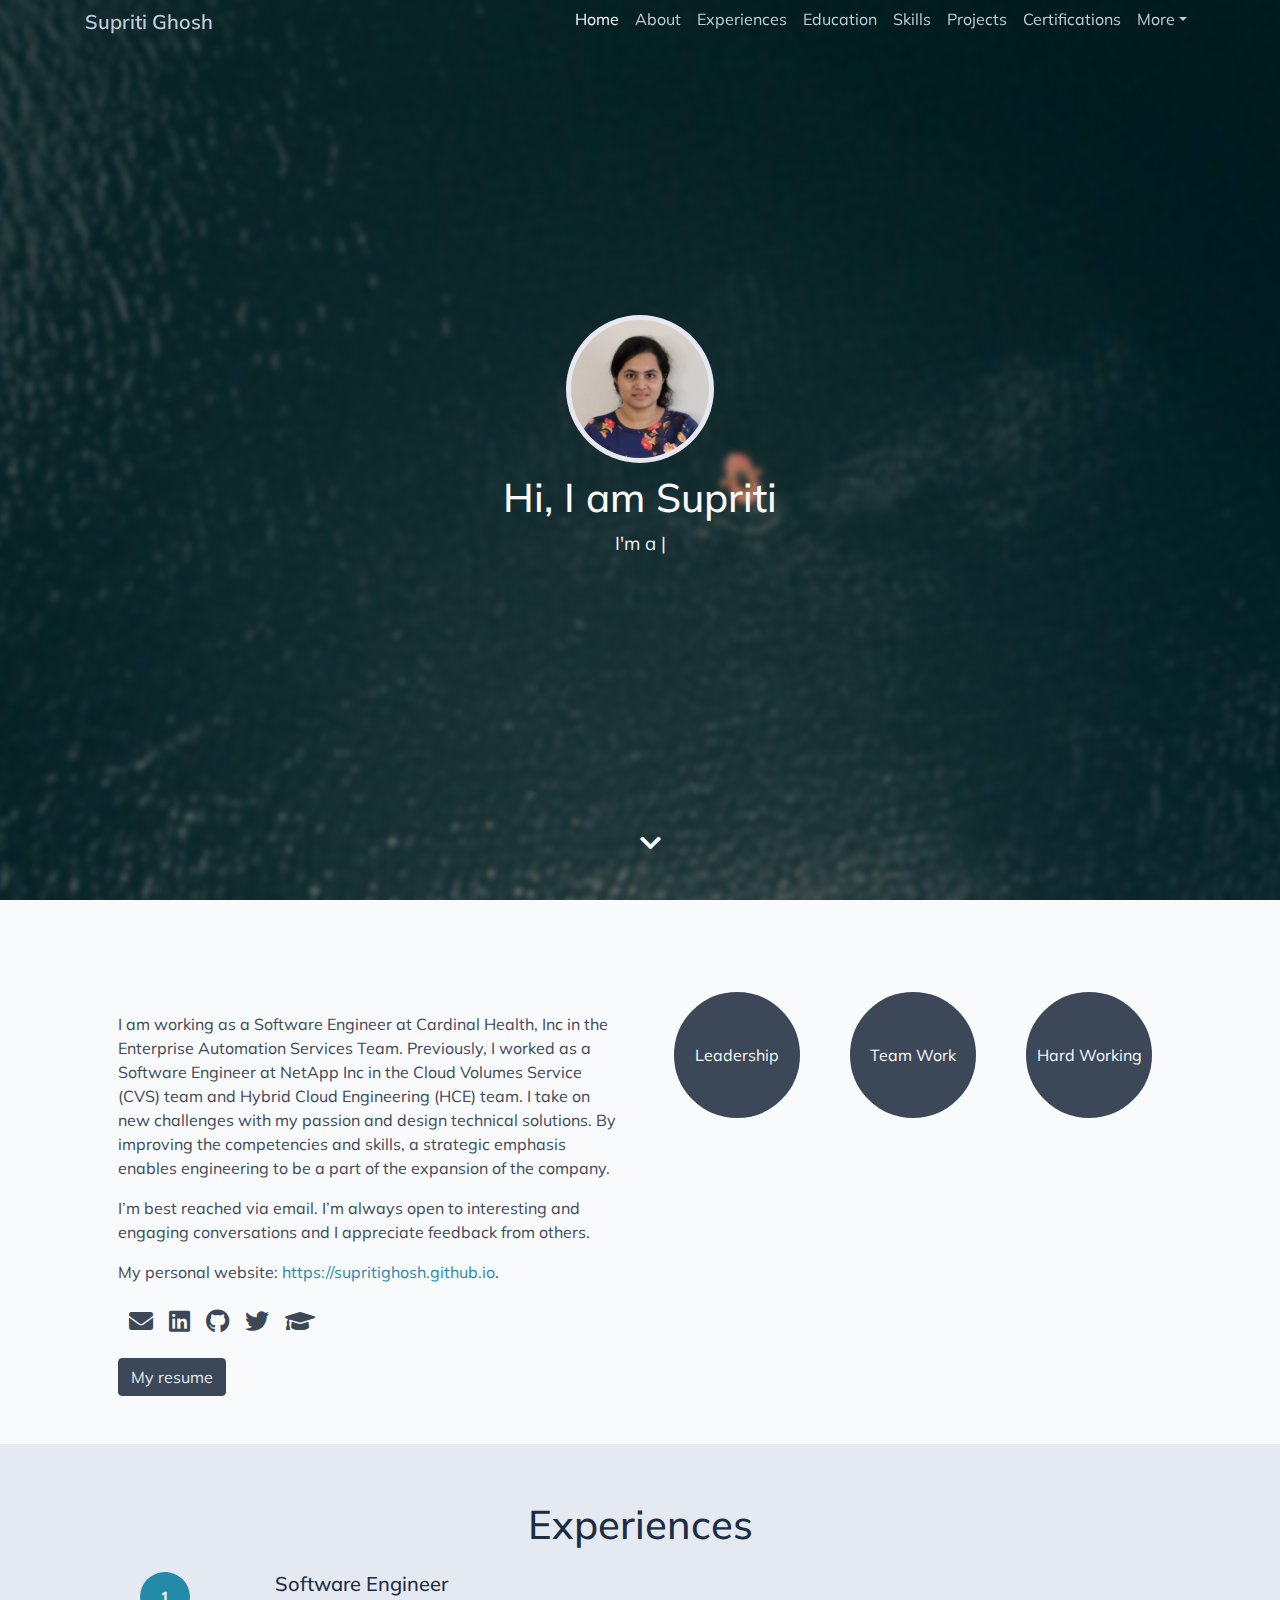
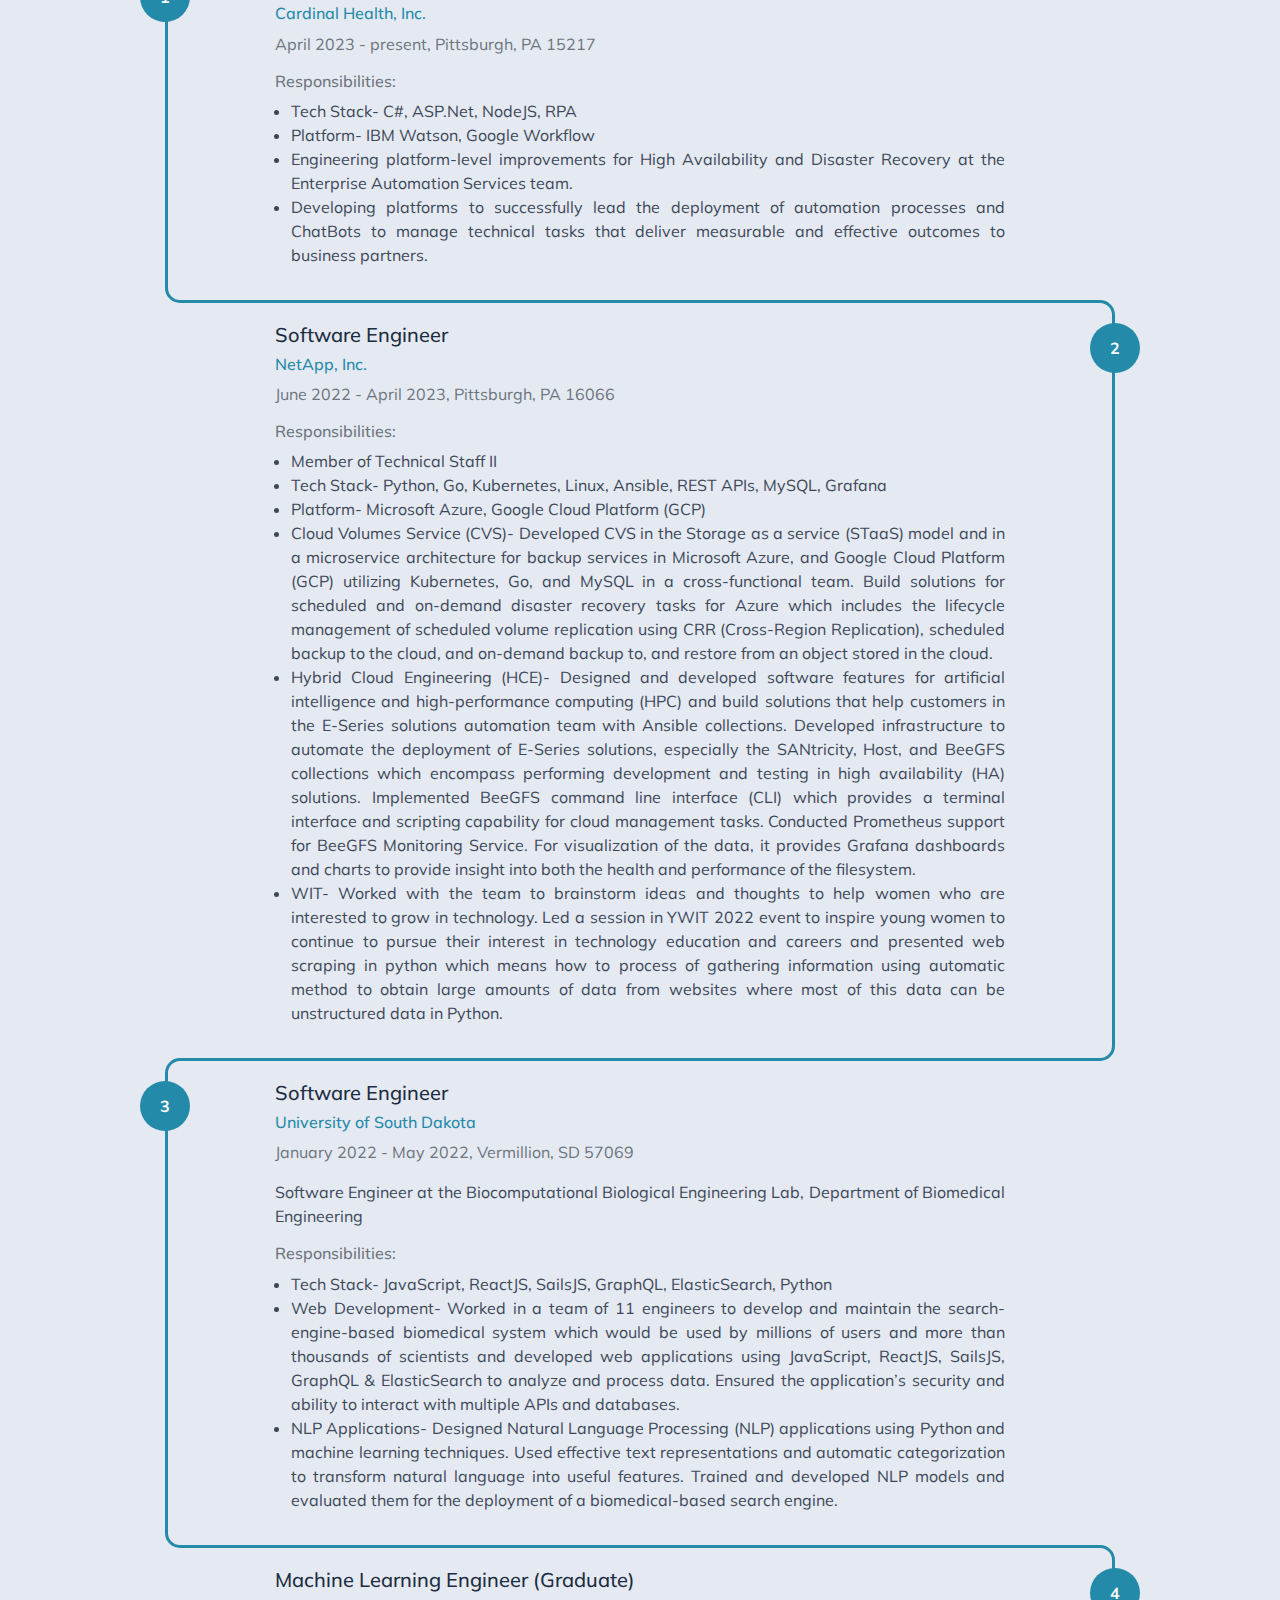
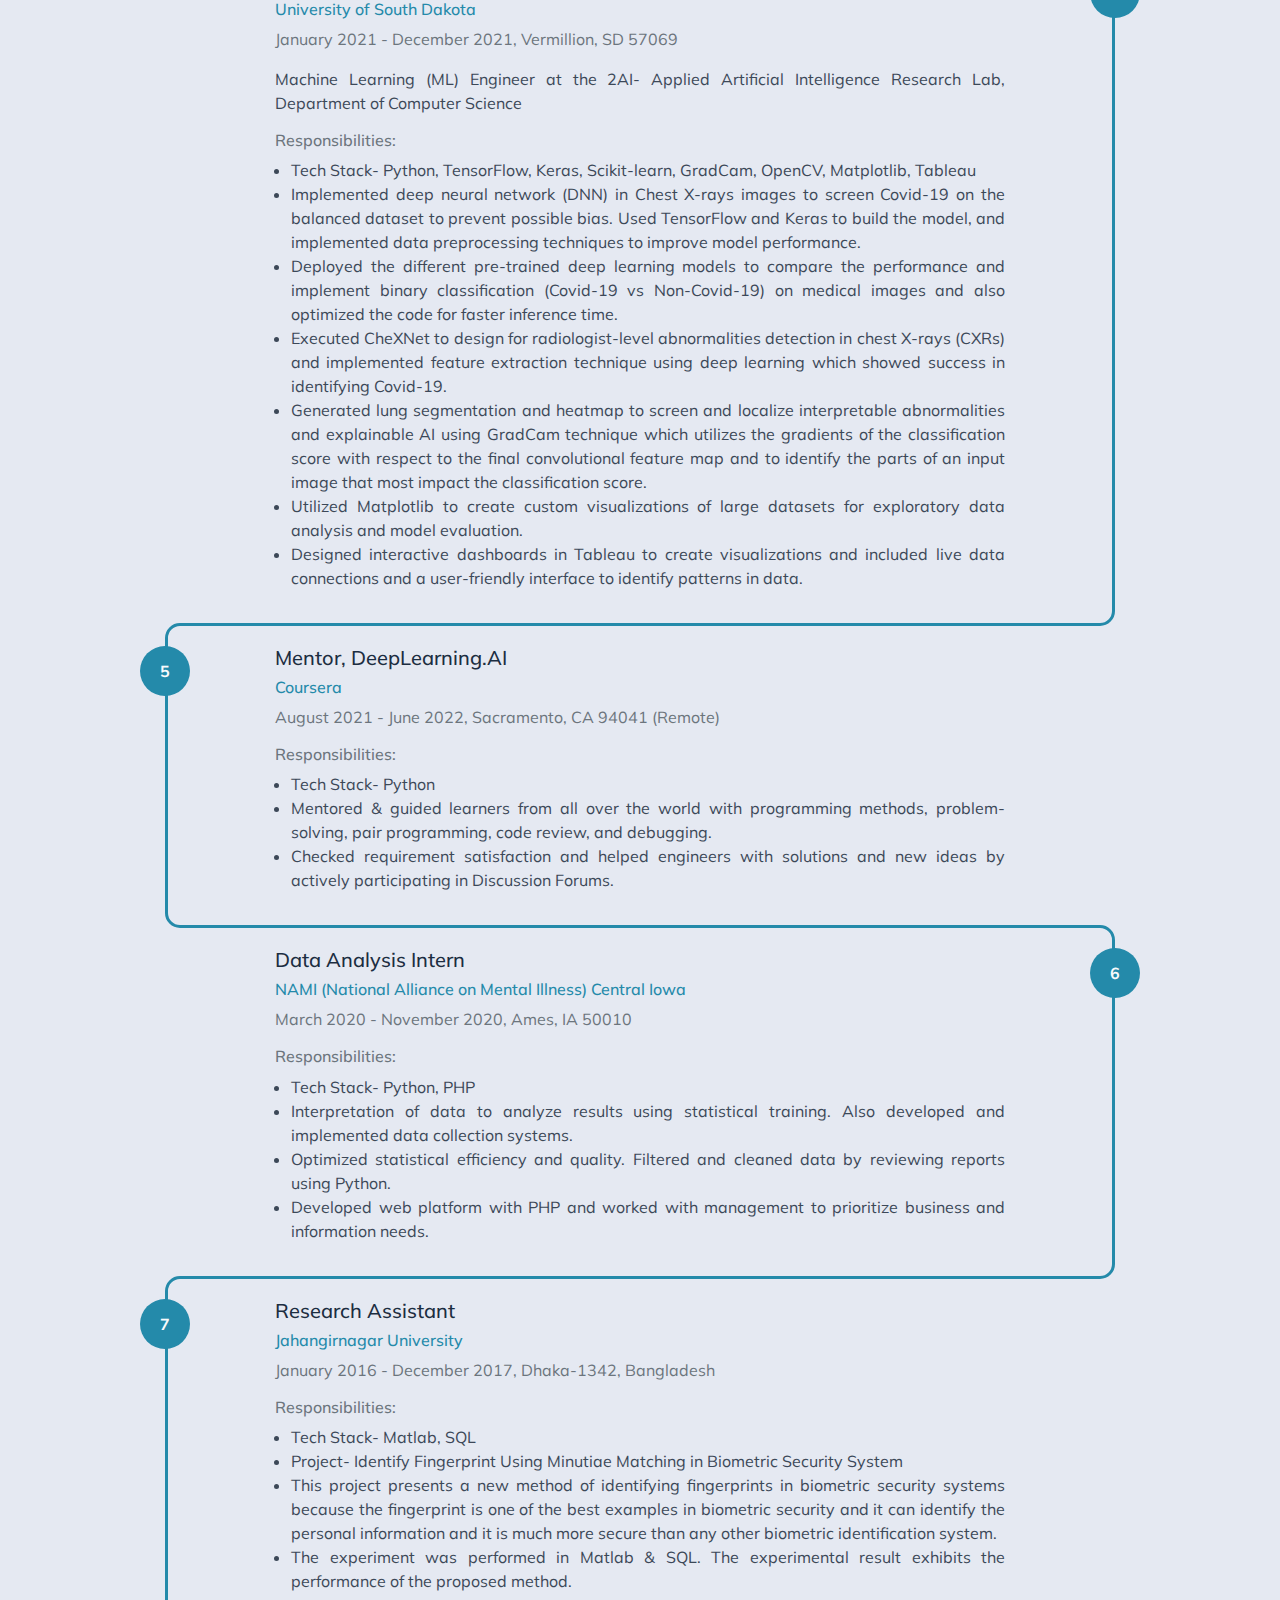
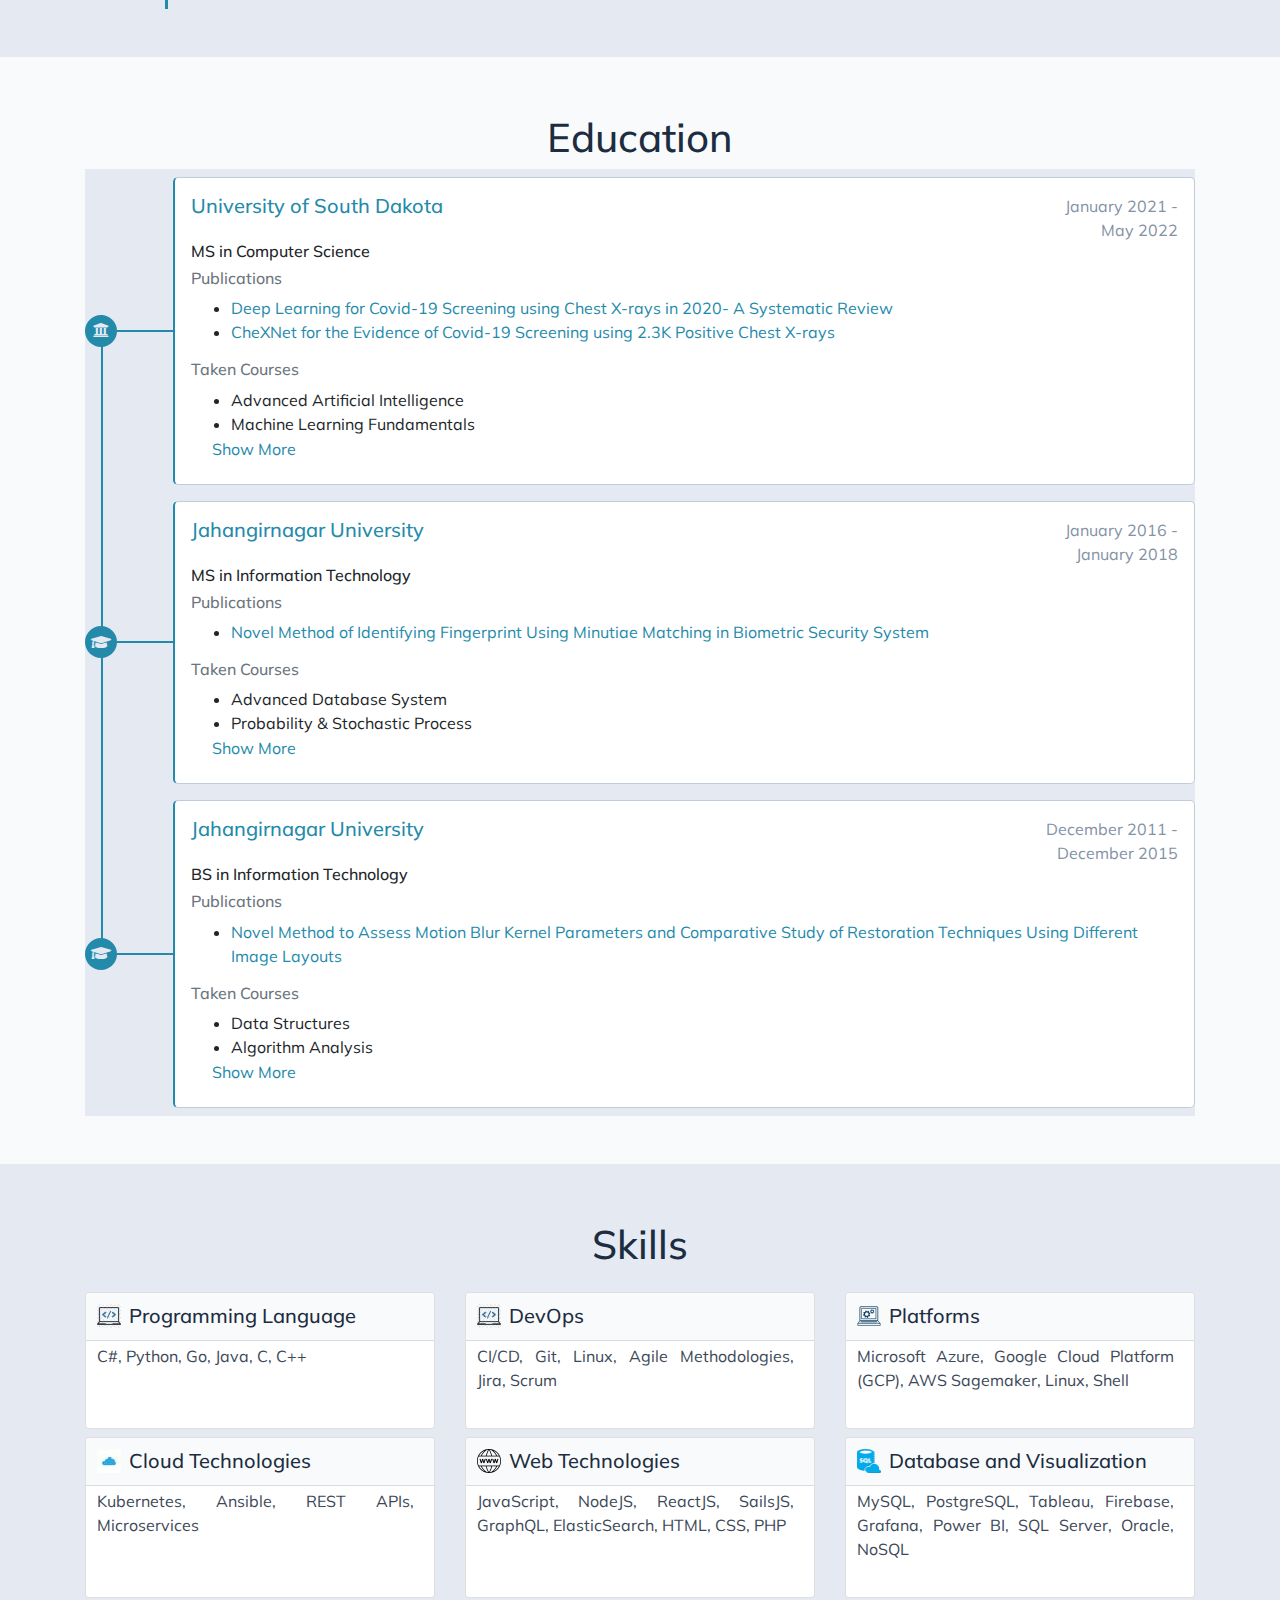
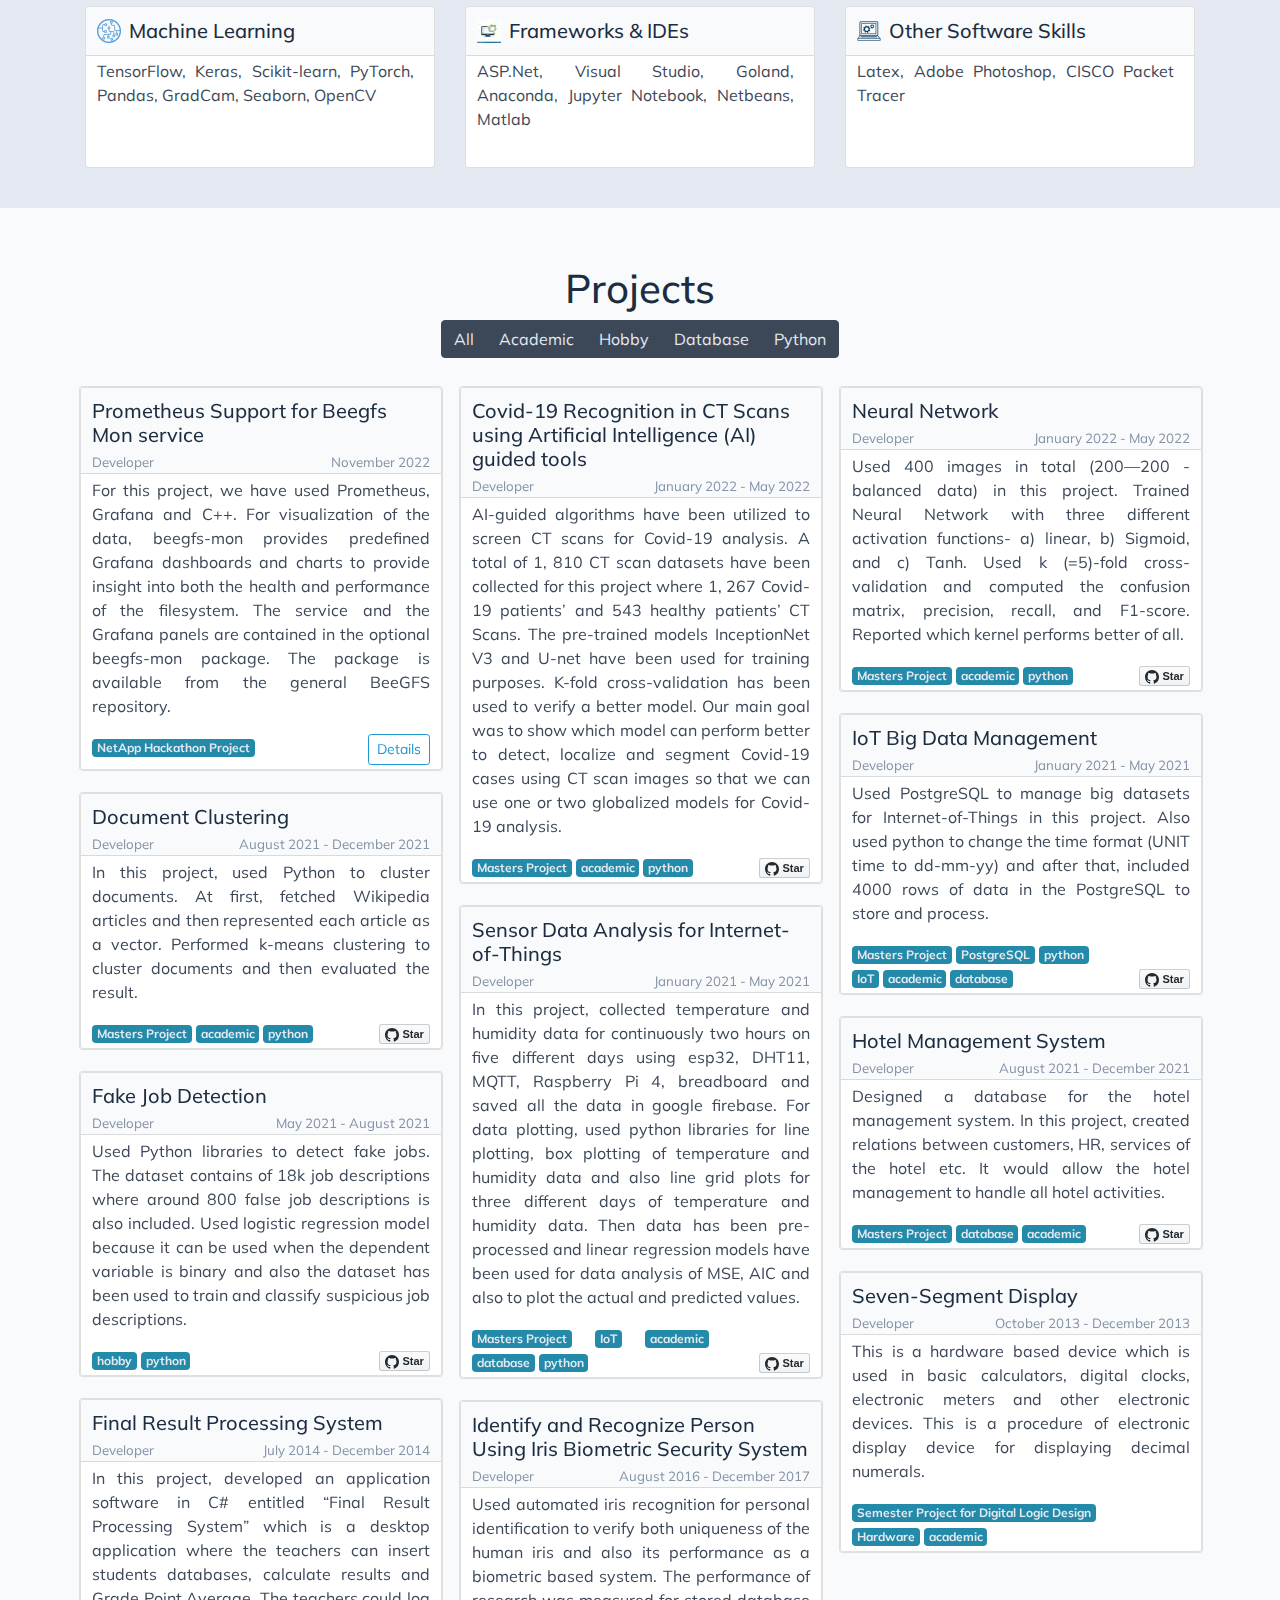
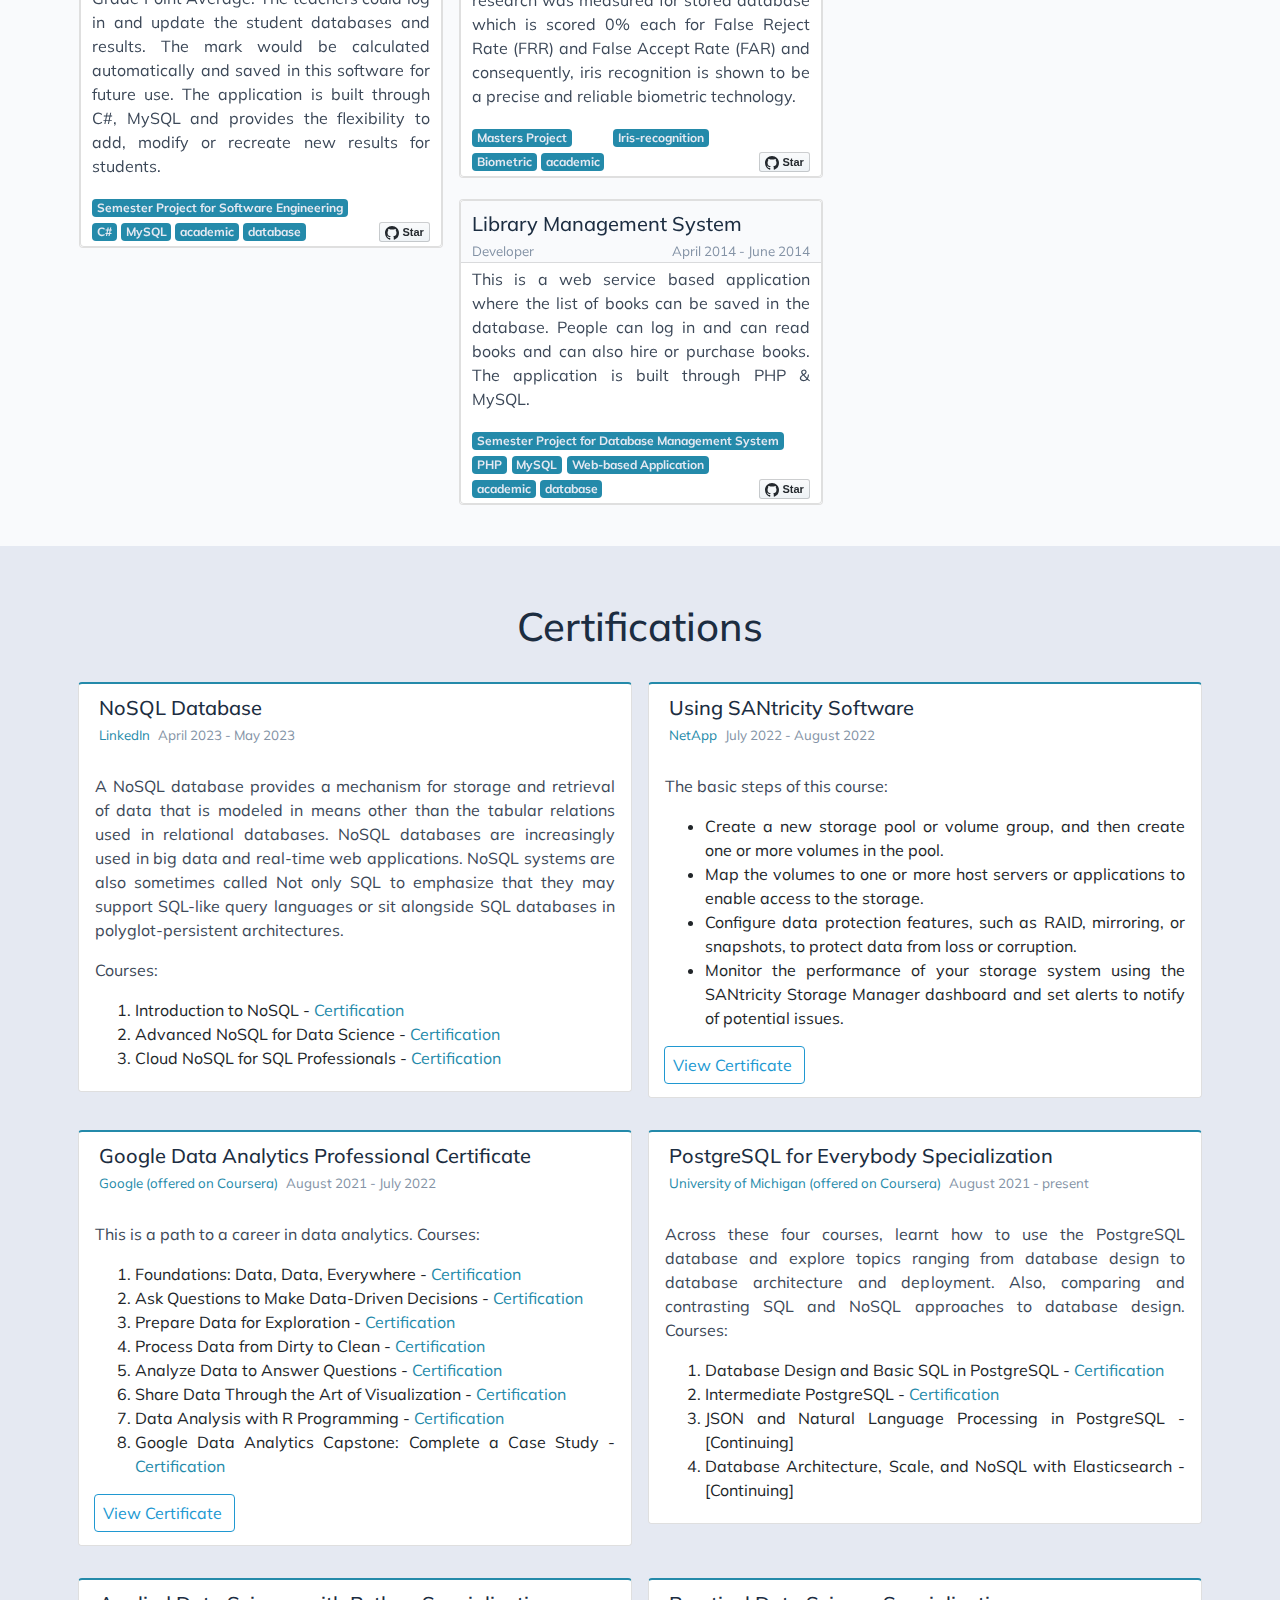
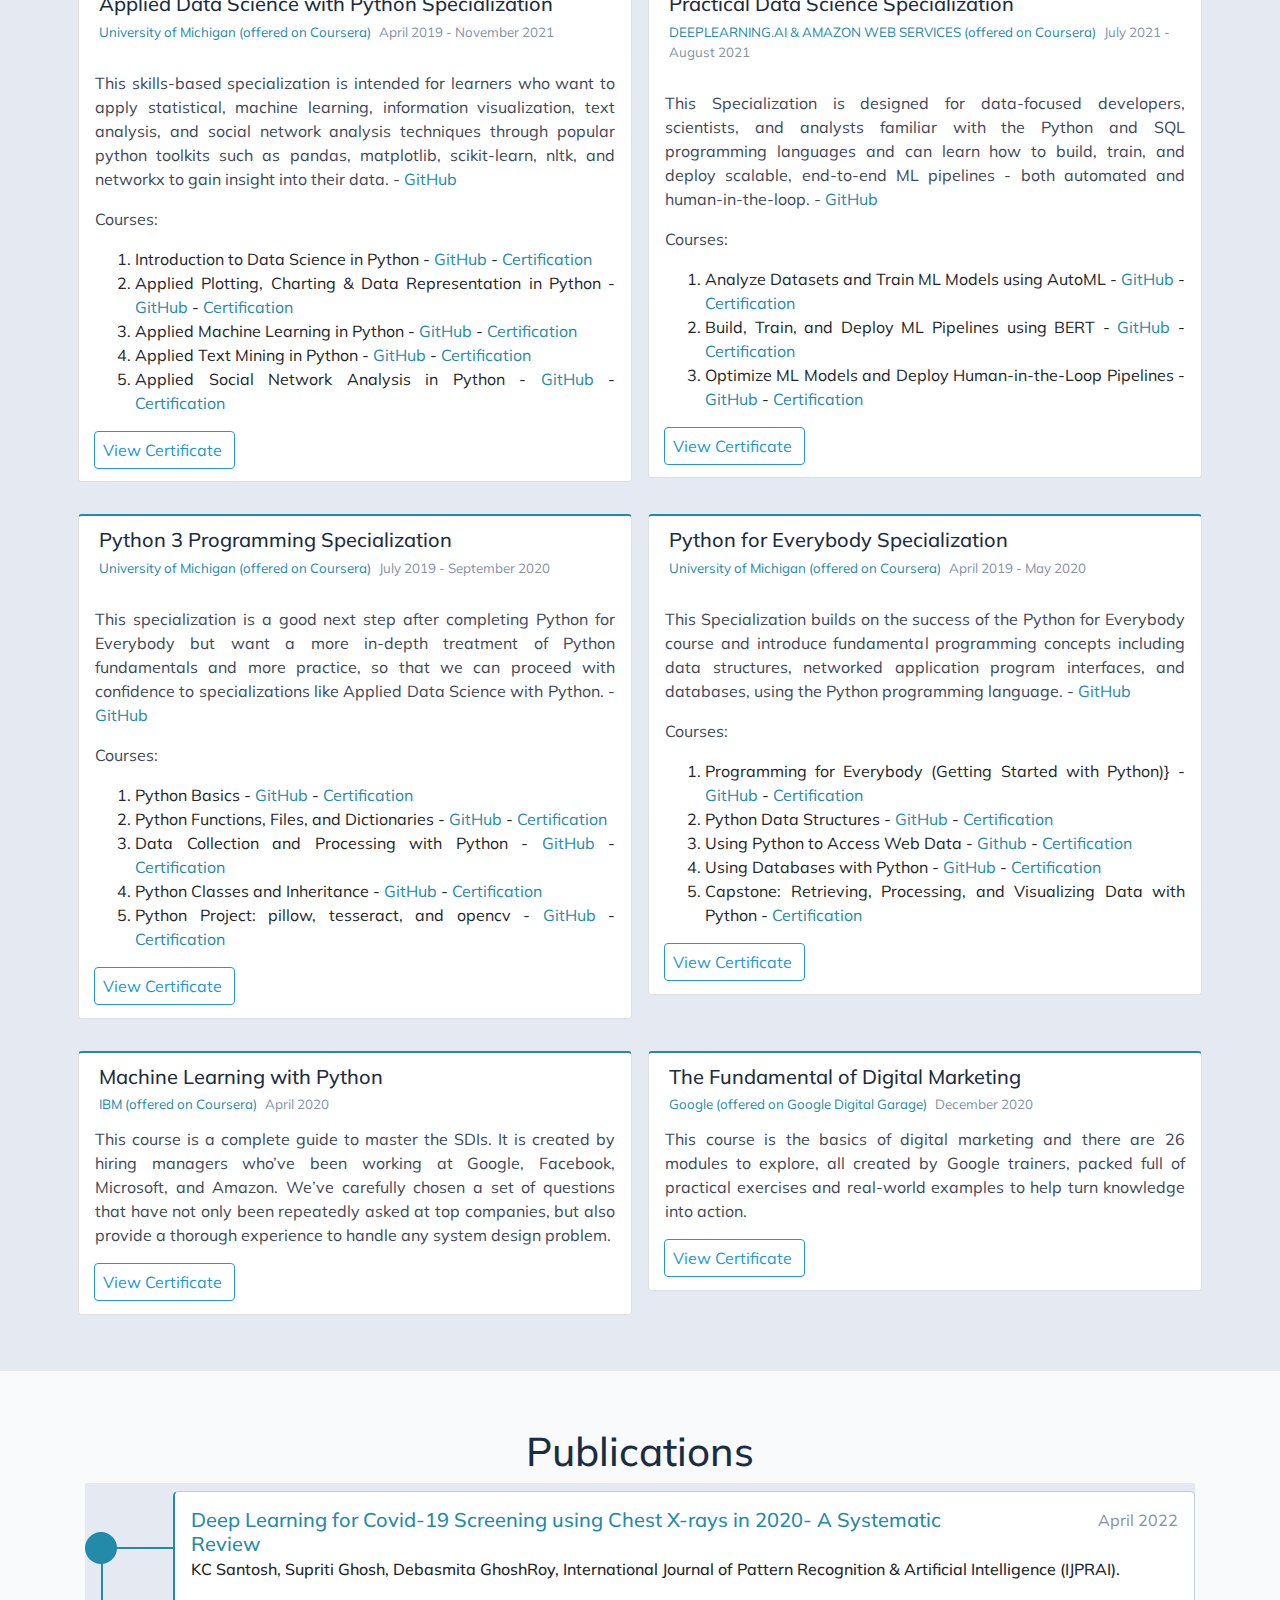
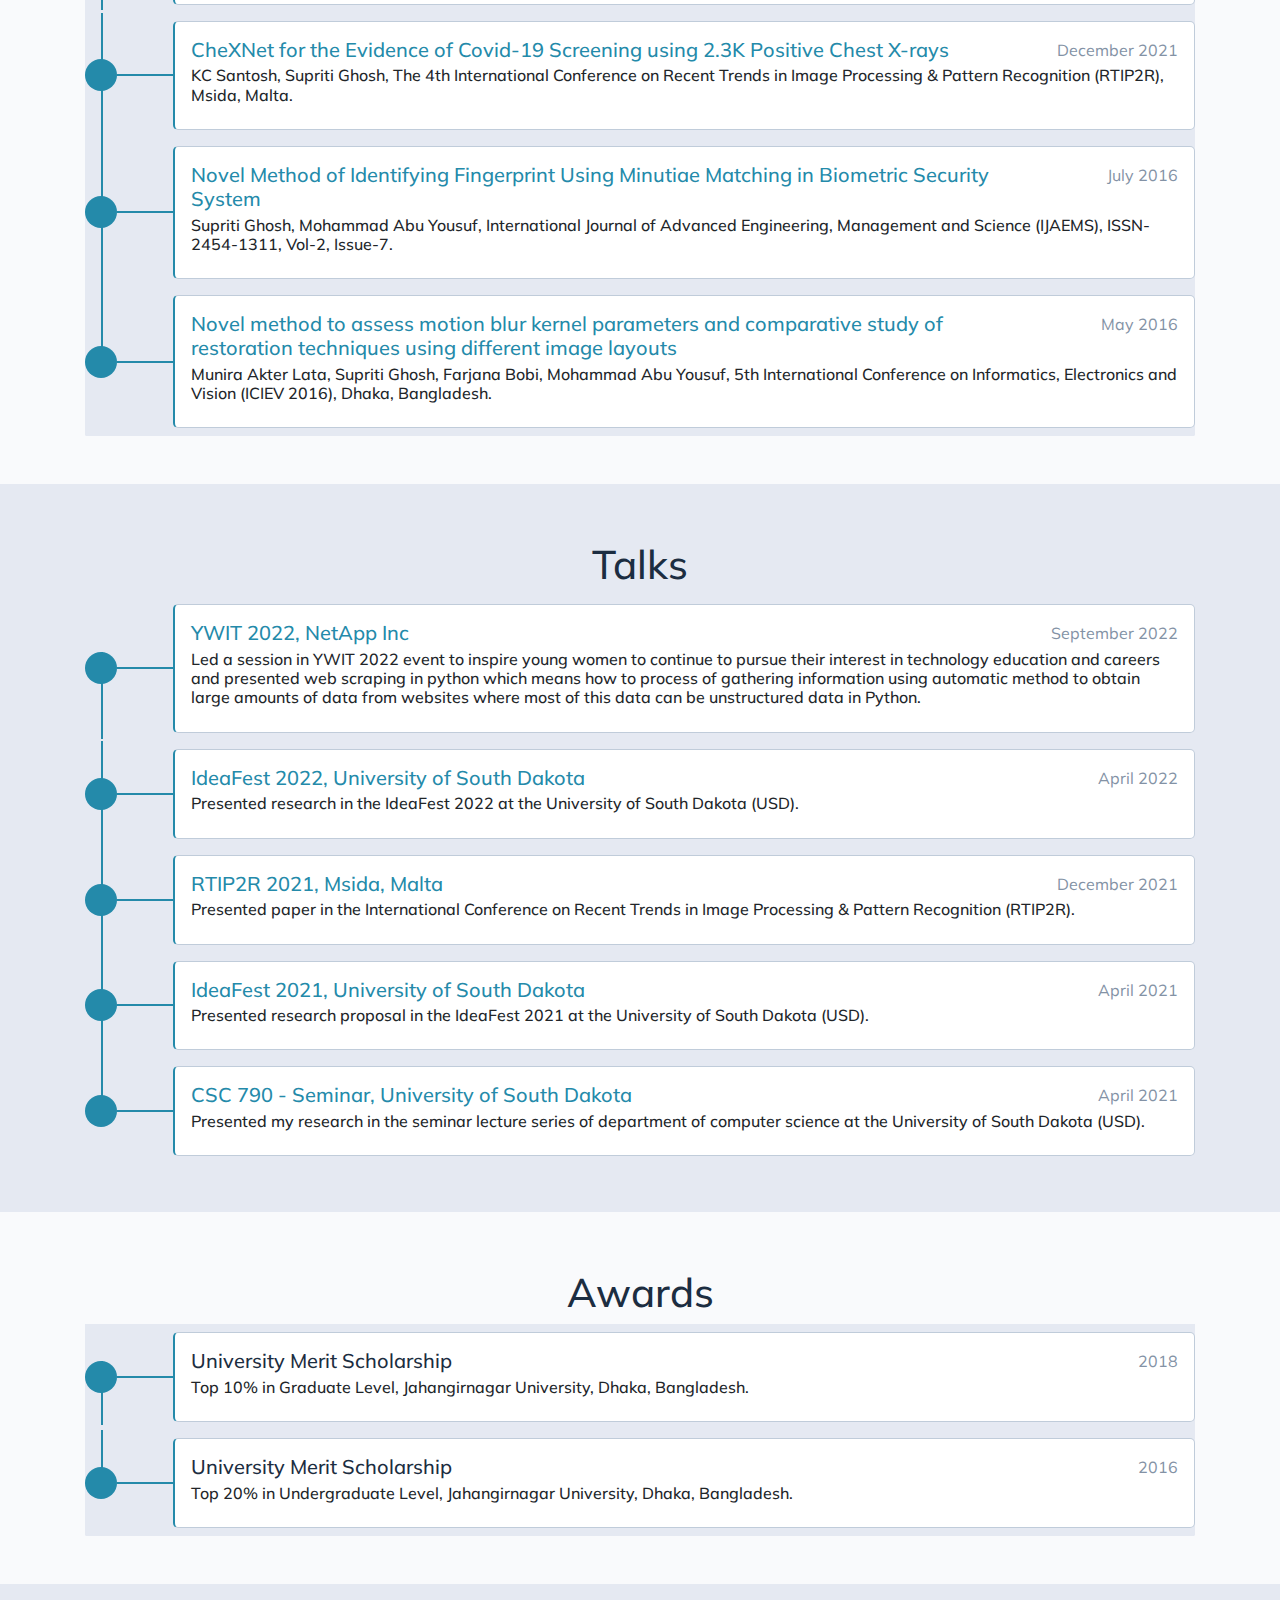
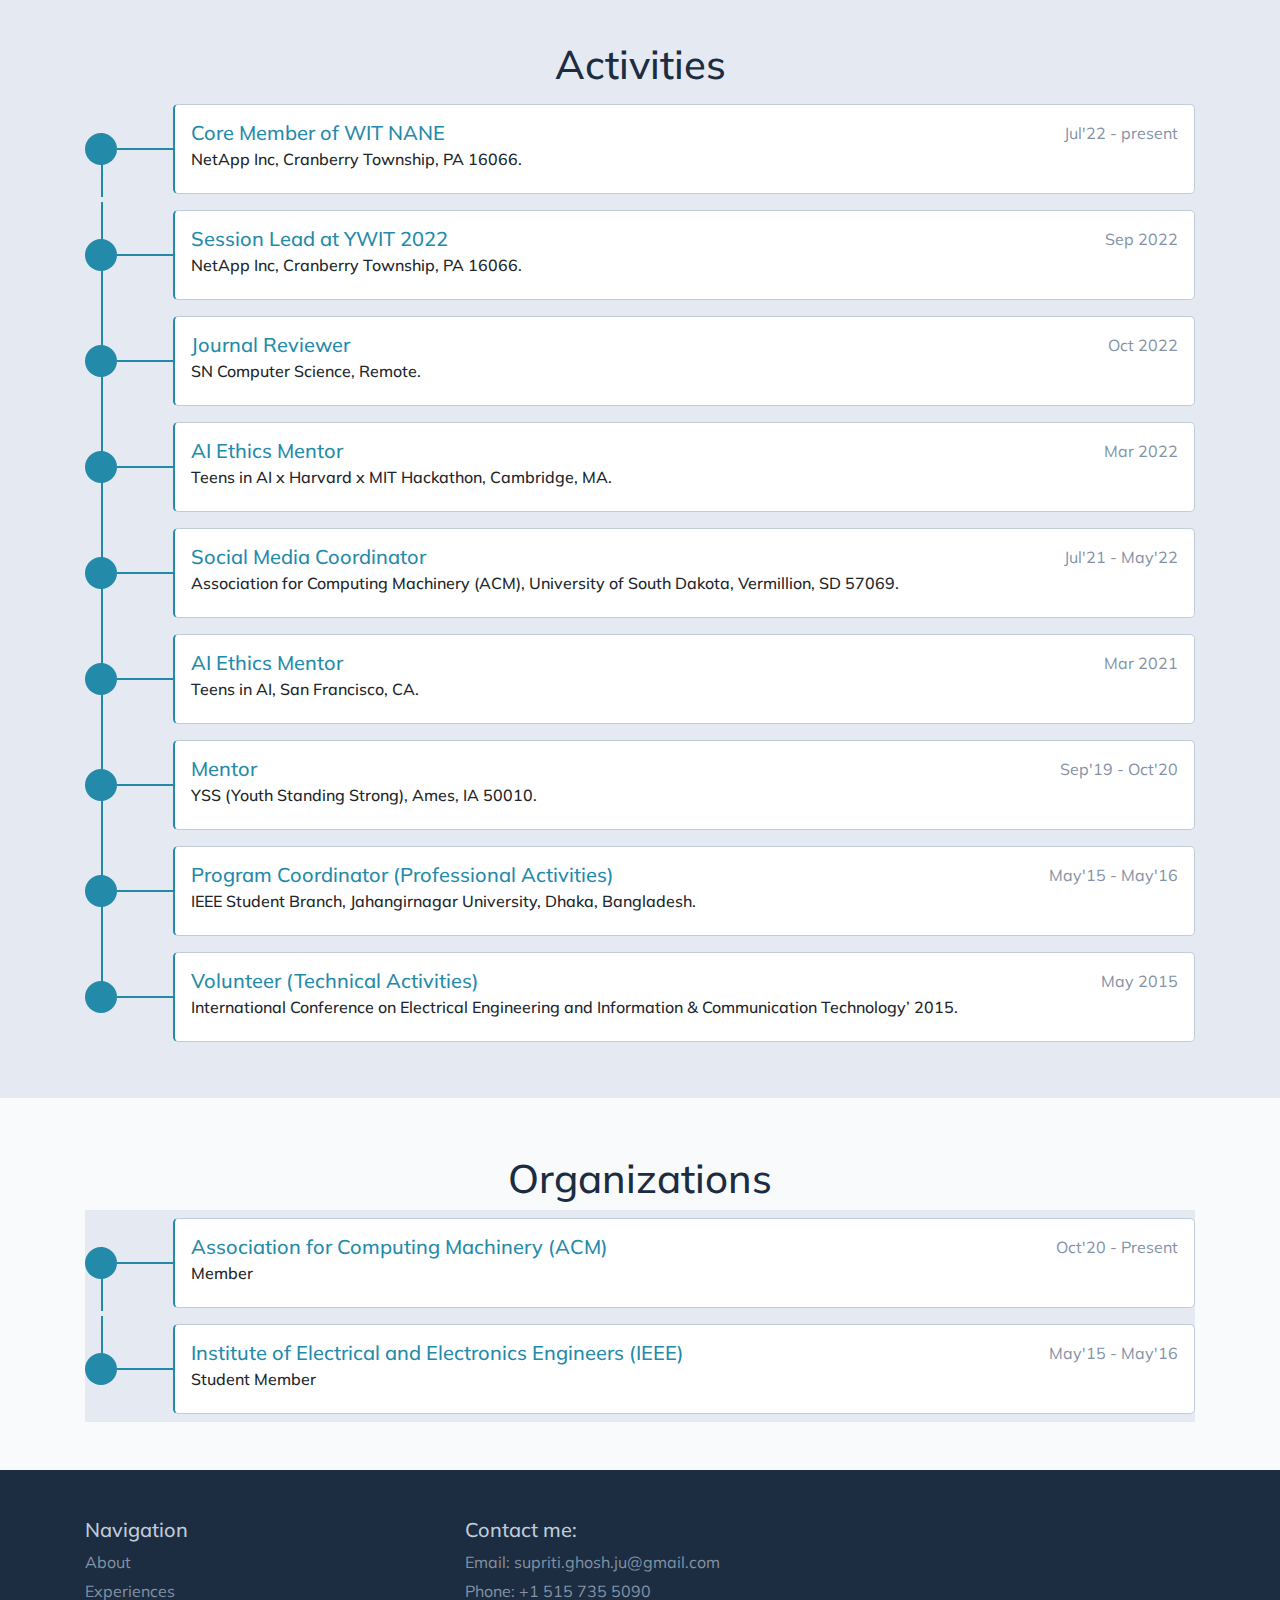
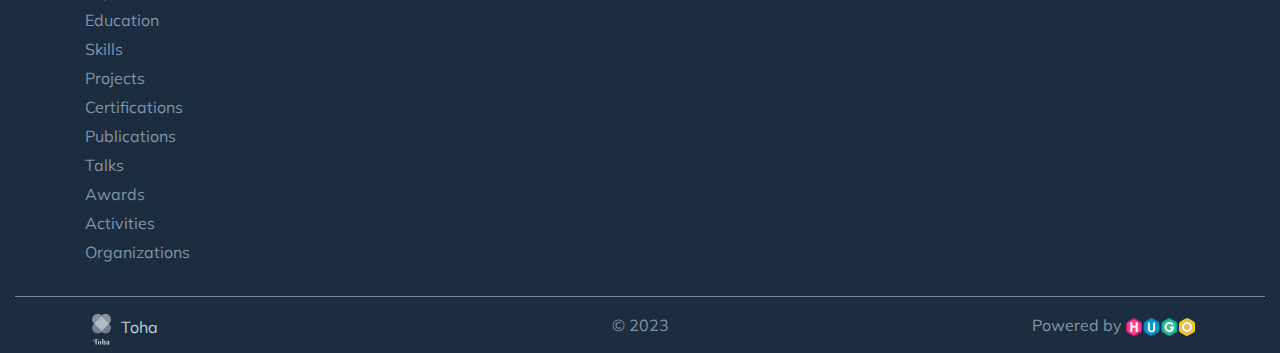
==== index.html @ 599fe5bc "nosql" ====
<!DOCTYPE html>
<html lang="en">
  <head>
	<meta name="generator" content="Hugo 0.85.0" />
    <title>Supriti Ghosh</title>
    
    
      
      
        
      
    
    <meta name="description" content="Portfolio and personal blog of Supriti." />

    <meta charset="UTF-8" />
<meta name="viewport" content="width=device-width, initial-scale=1.0" />
<meta http-equiv="X-UA-Compatible" content="ie=edge" />


<link rel="stylesheet" href="./css/bootstrap.min.css"/>
<link rel="stylesheet" href="./css/layouts/main.css"/>
<link rel="stylesheet" href="./css/navigators/navbar.css"/>
<link rel="stylesheet" href="./css/plyr.css"/>
<link rel="stylesheet" href="./css/flag-icon.min.css"/>


<link href="https://fonts.googleapis.com/css2?family=Muli:wght@300;400;500;600" rel="stylesheet">
<link rel="stylesheet" href="https://cdnjs.cloudflare.com/ajax/libs/font-awesome/5.11.2/css/all.min.css" />











<meta property="og:title" content="Supriti Ghosh"/>
<meta property="og:type" content="website"/>
<meta property="og:description" content="Portfolio and personal blog of Supriti."/>
<meta property="og:image" content="https://supritighosh.github.io">
<meta property="og:url" content="https://supritighosh.github.io">

    <link rel="stylesheet" href="./css/sections/home.css"/>
    <link rel="stylesheet" href="./css/sections/about.css"/>
    <link rel="stylesheet" href="./css/sections/skills.css"/>
    <link rel="stylesheet" href="./css/sections/experiences.css"/>
    <link rel="stylesheet" href="./css/sections/education.css"/>
    <link rel="stylesheet" href="./css/sections/projects.css"/>
    <link rel="stylesheet" href="./css/sections/recent-posts.css"/>
    <link rel="stylesheet" href="./css/sections/achievements.css"/>
    <link rel="stylesheet" href="./css/sections/accomplishments.css"/>

    
    <link rel="stylesheet" href="./css/style.css"/>

    
    
  </head>
  <body data-spy="scroll" data-target="#top-navbar" data-offset="100">

    
























  


<nav class="navbar navbar-expand-xl top-navbar initial-navbar" id="top-navbar">
  <div class="container">
    <a class="navbar-brand" href="./">
      Supriti Ghosh</a>
    <button
      class="navbar-toggler navbar-dark"
      id="navbar-toggler"
      type="button"
      data-toggle="collapse"
      data-target="#top-nav-items"
      aria-label="menu"
    >
      <span class="navbar-toggler-icon"></span>
    </button>

    <div class="collapse navbar-collapse" id="top-nav-items">
      <ul class="navbar-nav ml-auto">
        <li class="nav-item">
          <a class="nav-link" href="#home">Home</a>
        </li>
        
          
          
            
              
              
                <li class="nav-item">
                  <a class="nav-link" href="#about">About</a>
                </li>
              
            
            
              
              
                <li class="nav-item">
                  <a class="nav-link" href="#experiences">Experiences</a>
                </li>
              
            
            
              
              
                <li class="nav-item">
                  <a class="nav-link" href="#education">Education</a>
                </li>
              
            
            
              
              
                <li class="nav-item">
                  <a class="nav-link" href="#skills">Skills</a>
                </li>
              
            
            
              
              
                <li class="nav-item">
                  <a class="nav-link" href="#projects">Projects</a>
                </li>
              
            
            
              
              
                <li class="nav-item">
                  <a class="nav-link" href="#accomplishments">Certifications</a>
                </li>
              
            
            
              
              
            
            
              
              
            
            
              
              
            
            
              
              
            
            
              
              
            
          
          <li class="nav-item dropdown">
            <a class="nav-link dropdown-toggle" href="#" id="navbarDropdown" role="button" data-toggle="dropdown" aria-haspopup="true" aria-expanded="false">More</a>
            <div class="dropdown-menu" aria-labelledby="navbarDropdown">
                
                
                  
                    
                    
                  
                  
                    
                    
                  
                  
                    
                    
                  
                  
                    
                    
                  
                  
                    
                    
                  
                  
                    
                    
                  
                  
                    
                    
                      <a class="dropdown-item" href="#publications">Publications</a>
                    
                  
                  
                    
                    
                      <a class="dropdown-item" href="#talks">Talks</a>
                    
                  
                  
                    
                    
                      <a class="dropdown-item" href="#awards">Awards</a>
                    
                  
                  
                    
                    
                      <a class="dropdown-item" href="#activities">Activities</a>
                    
                  
                  
                    
                    
                      <a class="dropdown-item" href="#organizations">Organizations</a>
                    
                  
              </div>
            </li>
          
        
        
        
        
        
        
      </ul>
    </div>
  </div>
  
  
  
</nav>





  




  




  





  
































<div class="container-fluid home" id="home">
  <style>
     
    #homePageBackgroundImageDivStyled {
        
      background-image: url('https://supritighosh.github.io/images/background_hu734aa6f98ca0577a577126c08c02e5c3_354464_500x0_resize_q75_box.jpg');
    }
     
    @media (min-width: 500px) and (max-width: 800px) {  
      #homePageBackgroundImageDivStyled {   
          background-image: url('https://supritighosh.github.io/images/background_hu734aa6f98ca0577a577126c08c02e5c3_354464_800x0_resize_q75_box.jpg');
        }
    }
    @media (min-width: 801px) and (max-width: 1200px) {  
      #homePageBackgroundImageDivStyled {   
          background-image: url('https://supritighosh.github.io/images/background_hu734aa6f98ca0577a577126c08c02e5c3_354464_1200x0_resize_q75_box.jpg');
        }
    }
    @media (min-width: 1201px) and (max-width: 1500px) {  
      #homePageBackgroundImageDivStyled {   
          background-image: url('https://supritighosh.github.io/images/background_hu734aa6f98ca0577a577126c08c02e5c3_354464_1500x0_resize_q75_box.jpg');
        }
    }
    @media (min-width: 1501px) {  
      #homePageBackgroundImageDivStyled {   
          background-image: url('https://supritighosh.github.io/images/background.jpg');
        }
    }
    </style>
    <span class="on-the-fly-behavior"></span>
  <div
    id="homePageBackgroundImageDivStyled"
    class="background container-fluid"
  ></div>
  <div class="container content text-center">
    <img src="./images/author/supriti_huf4b9ce68f64b6b39d4c61d7655c0b4e7_6190135_148x148_fit_box_2.png"
      class="rounded-circle mx-auto d-block img-fluid"
      alt="Author Image"
    />
    <h1 class="greeting"> Hi, I am Supriti</h1>
    
    <div class="typing-carousel">
      <span id="ityped" class="ityped"></span>
      <span class="ityped-cursor"></span>
    </div>
    <ul id="typing-carousel-data">
      
        
          <li>I&#39;m a Software Engineer at Cardinal Health, Inc.</li>
        
          <li>I&#39;m always open to interesting and engaging conversations.</li>
        
      
    </ul>
    
      
        
        
          
        
        <a href="#about" aria-label="Read More - Supriti"><i class="arrow bounce fa fa-chevron-down"></i></a>
      
    
  </div>
</div>

    
    
      
    

    
      
      
        
          <div class="container-fluid section-holder d-flex bg-white">
            

  





<div class="container anchor p-lg-5 about-section" id="about">
  <div class="row pt-sm-2 pt-md-4 align-self-center">
    
    
     <div class="col-sm-6"> 
      <h3 class="p-1"></h3>
      
      <p class="p-1 text-justify">
        <p>I am working as a Software Engineer at Cardinal Health, Inc in the Enterprise Automation Services Team. Previously, I worked as a Software Engineer at NetApp Inc in the Cloud Volumes Service (CVS) team and Hybrid Cloud Engineering (HCE) team. I take on new challenges with my passion and design technical solutions. By improving the competencies and skills, a strategic emphasis enables engineering to be a part of the expansion of the company.</p>
<p>I&rsquo;m best reached via email. I&rsquo;m always open to interesting and engaging conversations and I appreciate feedback from others.</p>
<p>My personal website: <a href="https://supritighosh.github.io">https://supritighosh.github.io</a>.</p>

      </p>
      <div class="text-container ml-auto">
        <ul class="social-link d-flex">
          
          <li>
            
              <a href="mailto:supriti.ghosh.ju@gmail.com" title="Email" target="_blank" rel="noopener"><i class="fas fa-envelope"></i></a>
            
          </li>
          
          <li>
            
              <a href="https://www.linkedin.com/in/supritighosh/" title="LinkedIn" target="_blank" rel="noopener"><i class="fab fa-linkedin"></i></a>
            
          </li>
          
          <li>
            
              <a href="https://github.com/supritighosh" title="Github" target="_blank" rel="noopener"><i class="fab fa-github"></i></a>
            
          </li>
          
          <li>
            
              <a href="https://twitter.com/supritiiiii" title="Twitter" target="_blank" rel="noopener"><i class="fab fa-twitter"></i></a>
            
          </li>
          
          <li>
            
              <a href="https://scholar.google.com/citations?user=_GIdHIEAAAAJ&amp;hl=en&amp;authuser=1" title="Google Scholar" target="_blank" rel="noopener"><i class="fas fa-graduation-cap"></i></a>
            
          </li>
          
        </ul>
      </div>
      
      <a href="./files/resume.pdf" title="My resume" target="#"
        ><button class="btn btn-dark">My resume</button></a
      >
      
    </div>
    
    <div class="col-sm-6 pt-5 pl-md-4 pl-sm-3 pt-sm-0">
      <div class="row">
        
          <div class="col-6 col-lg-4 p-2">

    
    
    
    <div class="circular-progress blue">
    <span class="circular-progress-left">
        <span
        class="circular-progress-bar circular-progress-percentage-95"
        
        ></span>
    </span>
    <span class="circular-progress-right">
        <span
        class="circular-progress-bar"
        
        ></span>
    </span>
    <div class="circular-progress-value">Leadership</div>
    </div>

</div>

        
          <div class="col-6 col-lg-4 p-2">

    
    
    
    <div class="circular-progress yellow">
    <span class="circular-progress-left">
        <span
        class="circular-progress-bar circular-progress-percentage-93"
        
        ></span>
    </span>
    <span class="circular-progress-right">
        <span
        class="circular-progress-bar"
        
        ></span>
    </span>
    <div class="circular-progress-value">Team Work</div>
    </div>

</div>

        
          <div class="col-6 col-lg-4 p-2">

    
    
    
    <div class="circular-progress orange">
    <span class="circular-progress-left">
        <span
        class="circular-progress-bar circular-progress-percentage-95"
        
        ></span>
    </span>
    <span class="circular-progress-right">
        <span
        class="circular-progress-bar"
        
        ></span>
    </span>
    <div class="circular-progress-value">Hard Working</div>
    </div>

</div>

        
        
        
        
      </div>
    </div>
  </div>
</div>

          </div>
          
          
            
          
        
      
        
          <div class="container-fluid section-holder d-flex bg-dimmed">
            

  


<div class="container-fluid anchor pb-5 experiences-section" id="experiences">
  
    <h1 class="text-center">Experiences</h1>
  

  <div class="container timeline text-justify">
   
   
     
       <div class="row align-items-center  d-flex">
         <div class="col-1 col-lg-2 text-center vertical-line d-inline-flex justify-content-center">
  <div class="circle font-weight-bold">1</div>
</div>

         
  <div class="col-10 col-lg-8">
    <div class="experience-entry-heading">
        
        
        <h5>Software Engineer</h5>
        <h6><a href=https://www.cardinalhealth.com title="Cardinal Health, Inc." target="_blank" rel="noopener">Cardinal Health, Inc.</a></h6>
        
        <p class="text-muted">April 2023 - present,
            Pittsburgh, PA 15217
        </p>
    </div>
    
    <p></p>
    
    <h6 class="text-muted">Responsibilities:</h6>
    <ul class="justify-content-around">
    
        <li>Tech Stack- C#, ASP.Net, NodeJS, RPA</li>
    
        <li>Platform- IBM Watson, Google Workflow</li>
    
        <li>Engineering platform-level improvements for High Availability and Disaster Recovery at the Enterprise Automation Services team.</li>
    
        <li>Developing platforms to successfully lead the deployment of automation processes and ChatBots to manage technical tasks that deliver measurable and effective outcomes to business partners.</li>
    
    </ul>
</div>



       </div>
     
     
       <div class="row horizontal-line">
  <div class="col-1 col-lg-2 timeline-side-div">
    <div class="corner"></div>
  </div>
  <div class="col-10 col-lg-8">
    <hr />
  </div>
  <div class="col-1 col-lg-2 timeline-side-div">
    <div class="corner"></div>
  </div>
</div>

     
   
     
       <div class="row align-items-center justify-content-end d-flex">
         
  <div class="col-10 col-lg-8">
    <div class="experience-entry-heading">
        
        
        <h5>Software Engineer</h5>
        <h6><a href=https://www.netapp.com title="NetApp, Inc." target="_blank" rel="noopener">NetApp, Inc.</a></h6>
        
        <p class="text-muted">June 2022 - April 2023,
            Pittsburgh, PA 16066
        </p>
    </div>
    
    <p></p>
    
    <h6 class="text-muted">Responsibilities:</h6>
    <ul class="justify-content-around">
    
        <li>Member of Technical Staff II</li>
    
        <li>Tech Stack- Python, Go, Kubernetes, Linux, Ansible, REST APIs, MySQL, Grafana</li>
    
        <li>Platform- Microsoft Azure, Google Cloud Platform (GCP)</li>
    
        <li>Cloud Volumes Service (CVS)- Developed CVS in the Storage as a service (STaaS) model and in a microservice architecture for backup services in Microsoft Azure, and Google Cloud Platform (GCP) utilizing Kubernetes, Go, and MySQL in a cross-functional team. Build solutions for scheduled and on-demand disaster recovery tasks for Azure which includes the lifecycle management of scheduled volume replication using CRR (Cross-Region Replication), scheduled backup to the cloud, and on-demand backup to, and restore from an object stored in the cloud.</li>
    
        <li>Hybrid Cloud Engineering (HCE)- Designed and developed software features for artificial intelligence and high-performance computing (HPC) and build solutions that help customers in the E-Series solutions automation team with Ansible collections. Developed infrastructure to automate the deployment of E-Series solutions, especially the SANtricity, Host, and BeeGFS collections which encompass performing development and testing in high availability (HA) solutions. Implemented BeeGFS command line interface (CLI) which provides a terminal interface and scripting capability for cloud management tasks. Conducted Prometheus support for BeeGFS Monitoring Service. For visualization of the data, it provides Grafana dashboards and charts to provide insight into both the health and performance of the filesystem.</li>
    
        <li>WIT- Worked with the team to brainstorm ideas and thoughts to help women who are interested to grow in technology. Led a session in YWIT 2022 event to inspire young women to continue to pursue their interest in technology education and careers and presented web scraping in python which means how to process of gathering information using automatic method to obtain large amounts of data from websites where most of this data can be unstructured data in Python.</li>
    
    </ul>
</div>



         <div class="col-1 col-lg-2 text-center vertical-line d-inline-flex justify-content-center">
  <div class="circle font-weight-bold">2</div>
</div>

       </div>
     
     
       <div class="row horizontal-line">
  <div class="col-1 col-lg-2 timeline-side-div">
    <div class="corner"></div>
  </div>
  <div class="col-10 col-lg-8">
    <hr />
  </div>
  <div class="col-1 col-lg-2 timeline-side-div">
    <div class="corner"></div>
  </div>
</div>

     
   
     
       <div class="row align-items-center  d-flex">
         <div class="col-1 col-lg-2 text-center vertical-line d-inline-flex justify-content-center">
  <div class="circle font-weight-bold">3</div>
</div>

         
  <div class="col-10 col-lg-8">
    <div class="experience-entry-heading">
        
        
        <h5>Software Engineer</h5>
        <h6><a href=https://www.usd.edu title="University of South Dakota" target="_blank" rel="noopener">University of South Dakota</a></h6>
        
        <p class="text-muted">January 2022 - May 2022,
            Vermillion, SD 57069
        </p>
    </div>
    
    <p>Software Engineer at the Biocomputational Biological Engineering Lab, Department of Biomedical Engineering</p>
    
    <h6 class="text-muted">Responsibilities:</h6>
    <ul class="justify-content-around">
    
        <li>Tech Stack- JavaScript, ReactJS, SailsJS, GraphQL, ElasticSearch, Python</li>
    
        <li>Web Development- Worked in a team of 11 engineers to develop and maintain the search-engine-based biomedical system which would be used by millions of users and more than thousands of scientists and developed web applications using JavaScript, ReactJS, SailsJS, GraphQL &amp; ElasticSearch to analyze and process data. Ensured the application&rsquo;s security and ability to interact with multiple APIs and databases.</li>
    
        <li>NLP Applications- Designed Natural Language Processing (NLP) applications using Python and machine learning techniques. Used effective text representations and automatic categorization to transform natural language into useful features. Trained and developed NLP models and evaluated them for the deployment of a biomedical-based search engine.</li>
    
    </ul>
</div>



       </div>
     
     
       <div class="row horizontal-line">
  <div class="col-1 col-lg-2 timeline-side-div">
    <div class="corner"></div>
  </div>
  <div class="col-10 col-lg-8">
    <hr />
  </div>
  <div class="col-1 col-lg-2 timeline-side-div">
    <div class="corner"></div>
  </div>
</div>

     
   
     
       <div class="row align-items-center justify-content-end d-flex">
         
  <div class="col-10 col-lg-8">
    <div class="experience-entry-heading">
        
        
        <h5>Machine Learning Engineer (Graduate)</h5>
        <h6><a href=https://www.usd.edu title="University of South Dakota" target="_blank" rel="noopener">University of South Dakota</a></h6>
        
        <p class="text-muted">January 2021 - December 2021,
            Vermillion, SD 57069
        </p>
    </div>
    
    <p>Machine Learning (ML) Engineer at the 2AI- Applied Artificial Intelligence Research Lab, Department of Computer Science</p>
    
    <h6 class="text-muted">Responsibilities:</h6>
    <ul class="justify-content-around">
    
        <li>Tech Stack- Python, TensorFlow, Keras, Scikit-learn, GradCam, OpenCV, Matplotlib, Tableau</li>
    
        <li>Implemented deep neural network (DNN) in Chest X‑rays images to screen Covid‑19 on the balanced dataset to prevent possible bias. Used TensorFlow and Keras to build the model, and implemented data preprocessing techniques to improve model performance.</li>
    
        <li>Deployed the different pre‑trained deep learning models to compare the performance and implement binary classification (Covid‑19 vs Non‑Covid‑19) on medical images and also optimized the code for faster inference time.</li>
    
        <li>Executed CheXNet to design for radiologist‑level abnormalities detection in chest X‑rays (CXRs) and implemented feature extraction technique using deep learning which showed success in identifying Covid‑19.</li>
    
        <li>Generated lung segmentation and heatmap to screen and localize interpretable abnormalities and explainable AI using GradCam technique which utilizes the gradients of the classification score with respect to the final convolutional feature map and to identify the parts of an input image that most impact the classification score.</li>
    
        <li>Utilized Matplotlib to create custom visualizations of large datasets for exploratory data analysis and model evaluation.</li>
    
        <li>Designed interactive dashboards in Tableau to create visualizations and included live data connections and a user-friendly interface to identify patterns in data.</li>
    
    </ul>
</div>



         <div class="col-1 col-lg-2 text-center vertical-line d-inline-flex justify-content-center">
  <div class="circle font-weight-bold">4</div>
</div>

       </div>
     
     
       <div class="row horizontal-line">
  <div class="col-1 col-lg-2 timeline-side-div">
    <div class="corner"></div>
  </div>
  <div class="col-10 col-lg-8">
    <hr />
  </div>
  <div class="col-1 col-lg-2 timeline-side-div">
    <div class="corner"></div>
  </div>
</div>

     
   
     
       <div class="row align-items-center  d-flex">
         <div class="col-1 col-lg-2 text-center vertical-line d-inline-flex justify-content-center">
  <div class="circle font-weight-bold">5</div>
</div>

         
  <div class="col-10 col-lg-8">
    <div class="experience-entry-heading">
        
        
        <h5>Mentor, DeepLearning.AI</h5>
        <h6><a href=https://www.coursera.org title="Coursera" target="_blank" rel="noopener">Coursera</a></h6>
        
        <p class="text-muted">August 2021 - June 2022,
            Sacramento, CA 94041 (Remote)
        </p>
    </div>
    
    <p></p>
    
    <h6 class="text-muted">Responsibilities:</h6>
    <ul class="justify-content-around">
    
        <li>Tech Stack- Python</li>
    
        <li>Mentored &amp; guided learners from all over the world with programming methods, problem-solving, pair programming, code review, and debugging.</li>
    
        <li>Checked requirement satisfaction and helped engineers with solutions and new ideas by actively participating in Discussion Forums.</li>
    
    </ul>
</div>



       </div>
     
     
       <div class="row horizontal-line">
  <div class="col-1 col-lg-2 timeline-side-div">
    <div class="corner"></div>
  </div>
  <div class="col-10 col-lg-8">
    <hr />
  </div>
  <div class="col-1 col-lg-2 timeline-side-div">
    <div class="corner"></div>
  </div>
</div>

     
   
     
       <div class="row align-items-center justify-content-end d-flex">
         
  <div class="col-10 col-lg-8">
    <div class="experience-entry-heading">
        
        
        <h5>Data Analysis Intern</h5>
        <h6><a href=https://namicentraliowa.org/ title="NAMI (National Alliance on Mental Illness) Central Iowa" target="_blank" rel="noopener">NAMI (National Alliance on Mental Illness) Central Iowa</a></h6>
        
        <p class="text-muted">March 2020 - November 2020,
            Ames, IA 50010
        </p>
    </div>
    
    <p></p>
    
    <h6 class="text-muted">Responsibilities:</h6>
    <ul class="justify-content-around">
    
        <li>Tech Stack- Python, PHP</li>
    
        <li>Interpretation of data to analyze results using statistical training. Also developed and implemented data collection systems.</li>
    
        <li>Optimized statistical efficiency and quality. Filtered and cleaned data by reviewing reports using Python.</li>
    
        <li>Developed web platform with PHP and worked with management to prioritize business and information needs.</li>
    
    </ul>
</div>



         <div class="col-1 col-lg-2 text-center vertical-line d-inline-flex justify-content-center">
  <div class="circle font-weight-bold">6</div>
</div>

       </div>
     
     
       <div class="row horizontal-line">
  <div class="col-1 col-lg-2 timeline-side-div">
    <div class="corner"></div>
  </div>
  <div class="col-10 col-lg-8">
    <hr />
  </div>
  <div class="col-1 col-lg-2 timeline-side-div">
    <div class="corner"></div>
  </div>
</div>

     
   
     
       <div class="row align-items-center  d-flex">
         <div class="col-1 col-lg-2 text-center vertical-line d-inline-flex justify-content-center">
  <div class="circle font-weight-bold">7</div>
</div>

         
  <div class="col-10 col-lg-8">
    <div class="experience-entry-heading">
        
        
        <h5>Research Assistant</h5>
        <h6><a href=https://juniv.edu/ title="Jahangirnagar University" target="_blank" rel="noopener">Jahangirnagar University</a></h6>
        
        <p class="text-muted">January 2016 - December 2017,
            Dhaka-1342, Bangladesh
        </p>
    </div>
    
    <p></p>
    
    <h6 class="text-muted">Responsibilities:</h6>
    <ul class="justify-content-around">
    
        <li>Tech Stack- Matlab, SQL</li>
    
        <li>Project- Identify Fingerprint Using Minutiae Matching in Biometric Security System</li>
    
        <li>This project presents a new method of identifying fingerprints in biometric security systems because the fingerprint is one of the best examples in biometric security and it can identify the personal information and it is much more secure than any other biometric identification system.</li>
    
        <li>The experiment was performed in Matlab &amp; SQL. The experimental result exhibits the performance of the proposed method.</li>
    
    </ul>
</div>



       </div>
     
     
   
  </div>
</div>

          </div>
          
          
            
          
        
      
        
          <div class="container-fluid section-holder d-flex bg-white">
            




<div class="container-fluid anchor pb-5 education-section" id="education">
    
    <h1 class="text-center">Education</h1>
    

    <div class="container">
        <table class="education-info-table">
            <tbody>
                
                <tr>
                    <td class="icon">
                        <div class="hline"></div>
                        <div class="icon-holder">
                            <i class="fas fa-university"></i>
                        </div>
                    </td>
                    <td class="line">
                        <div></div>
                    </td>
                    <td class="details">
                        <div class="degree-info card">
                            <div class="row">
                                <div class="col-lg-10 col-md-8">
                                    
                                        <h5><a href="https://www.usd.edu" title="University of South Dakota" target="_blank" rel="noopener">University of South Dakota</a></h5>
                                    
                                </div>
                                <div class="timeframe col-lg-2 col-md-4">January 2021 - May 2022</div>
                            </div>
                            <h6>MS in Computer Science</h6>
                            
                            
                                <div class="publications">
                                    <h6 class="text-muted">Publications</h6>
                                    <ul>
                                        
                                            
                                                <li><a href="https://www.worldscientific.com/doi/abs/10.1142/S0218001422520103" title="Deep Learning for Covid-19 Screening using Chest X-rays in 2020- A Systematic Review" target="_blank" rel="noopener">Deep Learning for Covid-19 Screening using Chest X-rays in 2020- A Systematic Review</a></li>
                                            
                                        
                                            
                                                <li><a href="https://link.springer.com/chapter/10.1007/978-3-031-07005-1_4" title="CheXNet for the Evidence of Covid-19 Screening using 2.3K Positive Chest X-rays" target="_blank" rel="noopener">CheXNet for the Evidence of Covid-19 Screening using 2.3K Positive Chest X-rays</a></li>
                                            
                                        
                                    </ul>
                                </div>
                            
                            
                            <div class="taken-courses">
                                <h6 class="text-muted">Taken Courses</h6>
                                
                                    <ul>
                                        
                                        <li class="course ">Advanced Artificial Intelligence</li>
                                        
                                        <li class="course ">Machine Learning Fundamentals</li>
                                        
                                        <li class="course hidden-course">Information Storage and Retrieval</li>
                                        
                                        <li class="course hidden-course">Design and Analysis of Computer Algorithms</li>
                                        
                                        <li class="course hidden-course">AI in Medical Imaging</li>
                                        
                                        <li class="course hidden-course">Seminar</li>
                                        
                                        <li class="course hidden-course">Mathematics for Machine Learning</li>
                                        
                                        <li class="course hidden-course">IoT &amp; Security</li>
                                        
                                    </ul>
                                
                                
                                    <button type="button" class="btn btn-link show-more-btn pt-0 ml-2"
                                    onclick="toggleCourseVisibility(this);" id="show-more-btn">Show More</button>
                                    <button type="button" class="btn btn-link show-more-btn hidden pt-0 ml-2"
                                    onclick="toggleCourseVisibility(this);" id="show-less-btn">Show Less</button>
                                
                            </div>
                            
                            
                        </div>
                    </td>
                </tr>
                
                <tr>
                    <td class="icon">
                        <div class="hline"></div>
                        <div class="icon-holder">
                            <i class="fas fa-graduation-cap"></i>
                        </div>
                    </td>
                    <td class="line">
                        <div></div>
                    </td>
                    <td class="details">
                        <div class="degree-info card">
                            <div class="row">
                                <div class="col-lg-10 col-md-8">
                                    
                                        <h5><a href="https://www.juniv.edu" title="Jahangirnagar University" target="_blank" rel="noopener">Jahangirnagar University</a></h5>
                                    
                                </div>
                                <div class="timeframe col-lg-2 col-md-4">January 2016 - January 2018</div>
                            </div>
                            <h6>MS in Information Technology</h6>
                            
                            
                                <div class="publications">
                                    <h6 class="text-muted">Publications</h6>
                                    <ul>
                                        
                                            
                                                <li><a href="https://ijaems.com/detail/novel-method-of-identifying-fingerprint-using-minutiae-matching-in-biometric-security-system-2/" title="Novel Method of Identifying Fingerprint Using Minutiae Matching in Biometric Security System" target="_blank" rel="noopener">Novel Method of Identifying Fingerprint Using Minutiae Matching in Biometric Security System</a></li>
                                            
                                        
                                    </ul>
                                </div>
                            
                            
                            <div class="taken-courses">
                                <h6 class="text-muted">Taken Courses</h6>
                                
                                    <ul>
                                        
                                        <li class="course ">Advanced Database System</li>
                                        
                                        <li class="course ">Probability &amp; Stochastic Process</li>
                                        
                                        <li class="course hidden-course">Advanced Digital Communication</li>
                                        
                                        <li class="course hidden-course">Information Systems &amp; Securities</li>
                                        
                                        <li class="course hidden-course">Client Server Technologies &amp; Cloud Computing</li>
                                        
                                        <li class="course hidden-course">Advanced Mobile &amp; Cellular Communication Technologies</li>
                                        
                                        <li class="course hidden-course">Software Project Management &amp; Quality Assurance</li>
                                        
                                        <li class="course hidden-course">Geographical Information Systems</li>
                                        
                                        <li class="course hidden-course">E-Commerce &amp; E-Governance</li>
                                        
                                        <li class="course hidden-course">Computer Vision &amp; Image Processing</li>
                                        
                                    </ul>
                                
                                
                                    <button type="button" class="btn btn-link show-more-btn pt-0 ml-2"
                                    onclick="toggleCourseVisibility(this);" id="show-more-btn">Show More</button>
                                    <button type="button" class="btn btn-link show-more-btn hidden pt-0 ml-2"
                                    onclick="toggleCourseVisibility(this);" id="show-less-btn">Show Less</button>
                                
                            </div>
                            
                            
                        </div>
                    </td>
                </tr>
                
                <tr>
                    <td class="icon">
                        <div class="hline"></div>
                        <div class="icon-holder">
                            <i class="fas fa-graduation-cap"></i>
                        </div>
                    </td>
                    <td class="line">
                        <div></div>
                    </td>
                    <td class="details">
                        <div class="degree-info card">
                            <div class="row">
                                <div class="col-lg-10 col-md-8">
                                    
                                        <h5><a href="https://www.juniv.edu" title="Jahangirnagar University" target="_blank" rel="noopener">Jahangirnagar University</a></h5>
                                    
                                </div>
                                <div class="timeframe col-lg-2 col-md-4">December 2011 - December 2015</div>
                            </div>
                            <h6>BS in Information Technology</h6>
                            
                            
                                <div class="publications">
                                    <h6 class="text-muted">Publications</h6>
                                    <ul>
                                        
                                            
                                                <li><a href="https://ieeexplore.ieee.org/document/7760027" title="Novel Method to Assess Motion Blur Kernel Parameters and Comparative Study of Restoration Techniques Using Different Image Layouts" target="_blank" rel="noopener">Novel Method to Assess Motion Blur Kernel Parameters and Comparative Study of Restoration Techniques Using Different Image Layouts</a></li>
                                            
                                        
                                    </ul>
                                </div>
                            
                            
                            <div class="taken-courses">
                                <h6 class="text-muted">Taken Courses</h6>
                                
                                    <ul>
                                        
                                        <li class="course ">Data Structures</li>
                                        
                                        <li class="course ">Algorithm Analysis</li>
                                        
                                        <li class="course hidden-course">Digital Logic Design</li>
                                        
                                        <li class="course hidden-course">Object Oriented Programming</li>
                                        
                                        <li class="course hidden-course">Operating System</li>
                                        
                                        <li class="course hidden-course">Computer Architecture</li>
                                        
                                        <li class="course hidden-course">Wireless &amp; Mobile Communication</li>
                                        
                                        <li class="course hidden-course">Computer Network Security</li>
                                        
                                        <li class="course hidden-course">Database Management System</li>
                                        
                                        <li class="course hidden-course">Differential &amp; Integral Calculus</li>
                                        
                                        <li class="course hidden-course">Complex Variable &amp; Vector Algebra</li>
                                        
                                        <li class="course hidden-course">Statistical &amp; Probability Theory</li>
                                        
                                        <li class="course hidden-course">Discrete Mathematics</li>
                                        
                                        <li class="course hidden-course">Computational Mathematics</li>
                                        
                                        <li class="course hidden-course">Simulation &amp; Modeling</li>
                                        
                                        <li class="course hidden-course">Electronic Devices &amp; Circuits</li>
                                        
                                        <li class="course hidden-course">Information System Analysis</li>
                                        
                                        <li class="course hidden-course">Computer Network &amp; Internet Technology</li>
                                        
                                        <li class="course hidden-course">Signal &amp; System</li>
                                        
                                        <li class="course hidden-course">Software Engineering</li>
                                        
                                        <li class="course hidden-course">Computer Graphics</li>
                                        
                                        <li class="course hidden-course">Web Technologies</li>
                                        
                                        <li class="course hidden-course">Microprocessor &amp; Interfacing</li>
                                        
                                        <li class="course hidden-course">Telecommunication System</li>
                                        
                                        <li class="course hidden-course">Management Information System</li>
                                        
                                        <li class="course hidden-course">Introduction to Bio-informatics</li>
                                        
                                        <li class="course hidden-course">Artificial Intelligence &amp; Neural Network</li>
                                        
                                        <li class="course hidden-course">Parallel &amp; Distributed System</li>
                                        
                                        <li class="course hidden-course">Multimedia System &amp; Application</li>
                                        
                                        <li class="course hidden-course">Human Computer Interfacing</li>
                                        
                                        <li class="course hidden-course">Digital Image Processing &amp; Pattern Recognition</li>
                                        
                                        <li class="course hidden-course">Mobile Application Development</li>
                                        
                                    </ul>
                                
                                
                                    <button type="button" class="btn btn-link show-more-btn pt-0 ml-2"
                                    onclick="toggleCourseVisibility(this);" id="show-more-btn">Show More</button>
                                    <button type="button" class="btn btn-link show-more-btn hidden pt-0 ml-2"
                                    onclick="toggleCourseVisibility(this);" id="show-less-btn">Show Less</button>
                                
                            </div>
                            
                            
                        </div>
                    </td>
                </tr>
                
            </tbody>
        </table>
    </div>
</div>
          </div>
          
          
            
          
        
      
        
          <div class="container-fluid section-holder d-flex bg-dimmed">
            

  


<div class="container-fluid anchor pb-5 skills-section" id="skills">
  
    <h1 class="text-center">Skills</h1>
  
  <div class="container d-flex-block">
    <div class="row" id="primary-skills">
      
        <div class="col-xs-12 col-sm-6 col-lg-4 pt-2">
  <a class="skill-card-link" >
    <div class="card">
      <div class="card-head d-flex">
        
          

          
          
            
          

          <img class="card-img-xs" src="./images/sections/skills/programming_hu7b1225a3405cba146d8979b16f56641d_21629_24x24_fit_q75_box.jpg" alt="Programming Language" />
        
        <h5 class="card-title">Programming Language</h5>
      </div>
      <div class="card-body">
        <p class="card-text">C#, Python, Go, Java, C, C++</p>
      </div>
    </div>
  </a>
</div>

      
        <div class="col-xs-12 col-sm-6 col-lg-4 pt-2">
  <a class="skill-card-link" >
    <div class="card">
      <div class="card-head d-flex">
        
          

          
          
            
          

          <img class="card-img-xs" src="./images/sections/skills/programming_hu7b1225a3405cba146d8979b16f56641d_21629_24x24_fit_q75_box.jpg" alt="DevOps" />
        
        <h5 class="card-title">DevOps</h5>
      </div>
      <div class="card-body">
        <p class="card-text">CI/CD, Git, Linux, Agile Methodologies, Jira, Scrum</p>
      </div>
    </div>
  </a>
</div>

      
        <div class="col-xs-12 col-sm-6 col-lg-4 pt-2">
  <a class="skill-card-link" >
    <div class="card">
      <div class="card-head d-flex">
        
          

          
          
            
          

          <img class="card-img-xs" src="./images/sections/skills/others_hu774becc559a5b2d164c8c74065880ae9_5339_24x24_fit_box_2.png" alt="Platforms" />
        
        <h5 class="card-title">Platforms</h5>
      </div>
      <div class="card-body">
        <p class="card-text">Microsoft Azure, Google Cloud Platform (GCP), AWS Sagemaker, Linux, Shell</p>
      </div>
    </div>
  </a>
</div>

      
        <div class="col-xs-12 col-sm-6 col-lg-4 pt-2">
  <a class="skill-card-link" >
    <div class="card">
      <div class="card-head d-flex">
        
          

          
          
            
          

          <img class="card-img-xs" src="./images/sections/skills/cloud_huc6e068fbb0e76916e0659dbde67b4977_5679_24x24_fit_q75_box.jpg" alt="Cloud Technologies" />
        
        <h5 class="card-title">Cloud Technologies</h5>
      </div>
      <div class="card-body">
        <p class="card-text">Kubernetes, Ansible, REST APIs, Microservices</p>
      </div>
    </div>
  </a>
</div>

      
        <div class="col-xs-12 col-sm-6 col-lg-4 pt-2">
  <a class="skill-card-link" >
    <div class="card">
      <div class="card-head d-flex">
        
          

          
          
            
          

          <img class="card-img-xs" src="./images/sections/skills/web_hu2544f2b06077bea9e97946ecf4a333f3_97724_24x24_fit_box_2.png" alt="Web Technologies" />
        
        <h5 class="card-title">Web Technologies</h5>
      </div>
      <div class="card-body">
        <p class="card-text">JavaScript, NodeJS, ReactJS, SailsJS, GraphQL, ElasticSearch, HTML, CSS, PHP</p>
      </div>
    </div>
  </a>
</div>

      
        <div class="col-xs-12 col-sm-6 col-lg-4 pt-2">
  <a class="skill-card-link" >
    <div class="card">
      <div class="card-head d-flex">
        
          

          
          
            
          

          <img class="card-img-xs" src="./images/sections/skills/database_hubae120bfa429c63ca37b80b660c4e967_10557_24x24_fit_box_2.png" alt="Database and Visualization" />
        
        <h5 class="card-title">Database and Visualization</h5>
      </div>
      <div class="card-body">
        <p class="card-text">MySQL, PostgreSQL, Tableau, Firebase, Grafana, Power BI, SQL Server, Oracle, NoSQL</p>
      </div>
    </div>
  </a>
</div>

      
        <div class="col-xs-12 col-sm-6 col-lg-4 pt-2">
  <a class="skill-card-link" >
    <div class="card">
      <div class="card-head d-flex">
        
          

          
          
            
          

          <img class="card-img-xs" src="./images/sections/skills/ml_hua049a46b54b9c0555f1a478e915ca3bd_26686_24x24_fit_box_2.png" alt="Machine Learning" />
        
        <h5 class="card-title">Machine Learning</h5>
      </div>
      <div class="card-body">
        <p class="card-text">TensorFlow, Keras, Scikit‑learn, PyTorch, Pandas, GradCam, Seaborn, OpenCV</p>
      </div>
    </div>
  </a>
</div>

      
        <div class="col-xs-12 col-sm-6 col-lg-4 pt-2">
  <a class="skill-card-link" >
    <div class="card">
      <div class="card-head d-flex">
        
          

          
          
            
          

          <img class="card-img-xs" src="./images/sections/skills/framework_hu4a9b0db11a026671e7f38dc402fddcbf_76164_24x24_fit_q75_box.jpg" alt="Frameworks &amp; IDEs" />
        
        <h5 class="card-title">Frameworks &amp; IDEs</h5>
      </div>
      <div class="card-body">
        <p class="card-text">ASP.Net, Visual Studio, Goland, Anaconda, Jupyter Notebook, Netbeans, Matlab</p>
      </div>
    </div>
  </a>
</div>

      
        <div class="col-xs-12 col-sm-6 col-lg-4 pt-2">
  <a class="skill-card-link" >
    <div class="card">
      <div class="card-head d-flex">
        
          

          
          
            
          

          <img class="card-img-xs" src="./images/sections/skills/others_hu774becc559a5b2d164c8c74065880ae9_5339_24x24_fit_box_2.png" alt="Other Software Skills" />
        
        <h5 class="card-title">Other Software Skills</h5>
      </div>
      <div class="card-body">
        <p class="card-text">Latex, Adobe Photoshop, CISCO Packet Tracer</p>
      </div>
    </div>
  </a>
</div>

      
    </div>
  </div>
</div>

          </div>
          
          
            
          
        
      
        
          <div class="container-fluid section-holder d-flex bg-white">
            

  


<div class="container-fluid anchor pb-5 projects-section" id="projects">
  
    <h1 class="text-center">Projects</h1>
  
  <div class="container ml-auto text-center">
    <div class="btn-group flex-wrap" role="group" id="project-filter-buttons">
      
      <button type="button" class="btn btn-dark" data-filter="all">
        All
      </button>
      
      <button type="button" class="btn btn-dark" data-filter="academic">
        Academic
      </button>
      
      <button type="button" class="btn btn-dark" data-filter="hobby">
        Hobby
      </button>
      
      <button type="button" class="btn btn-dark" data-filter="database">
        Database
      </button>
      
      <button type="button" class="btn btn-dark" data-filter="python">
        Python
      </button>
      
    </div>
  </div>
  <div class="container filtr-projects">
    <div class="row" id="project-card-holder">
      
        <div
  class="col-sm-12 col-md-6 col-lg-4 p-2 filtr-item"
  data-category='all, NetApp Hackathon Project'
>
  <div class="card mt-1">
    <div class="card">
      <a class="card-header" href="https://git.beegfs.io/pub/v7/-/blob/master/mon/source/misc/InfluxDB.cpp" target="_blank" rel="noopener">
        <div>
          <div class="d-flex">
            
            <h5 class="card-title mb-0">Prometheus Support for Beegfs Mon service</h5>
          </div>
          <div class="sub-title">
            <span>Developer</span>
            <span>November 2022</span>
          </div>
        </div>
      </a>
      <div class="card-body text-justify pt-1 pb-1">
        <p>For this project, we have used Prometheus, Grafana and C++. For visualization of the data, beegfs-mon provides predefined Grafana dashboards and charts to provide insight into both the health and performance of the filesystem. The service and the Grafana panels are contained in the optional beegfs-mon package. The package is available from the general BeeGFS repository.</p>
        
        <div class="project-card-footer">
          
            <div class="project-tags-holder">
              
                  <span class="badge btn-info">
                    NetApp Hackathon Project
                  </span>
              
            </div>
          
          <div class="project-btn-holder">
            
            <span>
              <a
                class="btn btn-outline-info btn-sm"
                href="https://git.beegfs.io/pub/v7/-/blob/master/mon/source/misc/InfluxDB.cpp"
                target="#"
                >Details</a
              >
            </span>
            
          </div>
        </div>
      </div>
    </div>
  </div>
</div>

      
        <div
  class="col-sm-12 col-md-6 col-lg-4 p-2 filtr-item"
  data-category='all, Masters Project,academic,python'
>
  <div class="card mt-1">
    <div class="card">
      <a class="card-header" href="https://github.com/supritighosh/CSC-761-Advanced-Artificial-Intelligence/tree/main/Covid-19%20Recognition%20in%20CT%20Scans%20using%20Artificial%20Intelligence%20%28AI%29%20guided%20tools" target="_blank" rel="noopener">
        <div>
          <div class="d-flex">
            
            <h5 class="card-title mb-0">Covid-19 Recognition in CT Scans using Artificial Intelligence (AI) guided tools</h5>
          </div>
          <div class="sub-title">
            <span>Developer</span>
            <span>January 2022 - May 2022</span>
          </div>
        </div>
      </a>
      <div class="card-body text-justify pt-1 pb-1">
        <p>AI-guided algorithms have been utilized to screen CT scans for Covid-19 analysis. A total of 1, 810 CT scan datasets have been collected for this project where 1, 267 Covid-19 patients’ and 543 healthy patients’ CT Scans. The pre-trained models InceptionNet V3 and U-net have been used for training purposes. K-fold cross-validation has been used to verify a better model. Our main goal was to show which model can perform better to detect, localize and segment Covid-19 cases using CT scan images so that we can use one or two globalized models for Covid-19 analysis.</p>
        
        <div class="project-card-footer">
          
            <div class="project-tags-holder">
              
                  <span class="badge btn-info">
                    Masters Project
                  </span>
              
                  <span class="badge btn-info">
                    academic
                  </span>
              
                  <span class="badge btn-info">
                    python
                  </span>
              
            </div>
          
          <div class="project-btn-holder">
            
            <a
              class="github-button-inactive project-btn"
              href="https://github.com/supritighosh/CSC-761-Advanced-Artificial-Intelligence/tree/main/Covid-19%20Recognition%20in%20CT%20Scans%20using%20Artificial%20Intelligence%20%28AI%29%20guided%20tools"
              data-icon="octicon-standard"
              data-show-count="true"
              aria-label="Star Covid-19 Recognition in CT Scans using Artificial Intelligence (AI) guided tools"
              >Star</a
            >
            
          </div>
        </div>
      </div>
    </div>
  </div>
</div>

      
        <div
  class="col-sm-12 col-md-6 col-lg-4 p-2 filtr-item"
  data-category='all, Masters Project,academic,python'
>
  <div class="card mt-1">
    <div class="card">
      <a class="card-header" href="https://github.com/supritighosh/CSC-722-Machine-Learning-Fundamentals/tree/main/Project%2006%20-%20Neural%20Network" target="_blank" rel="noopener">
        <div>
          <div class="d-flex">
            
            <h5 class="card-title mb-0">Neural Network</h5>
          </div>
          <div class="sub-title">
            <span>Developer</span>
            <span>January 2022 - May 2022</span>
          </div>
        </div>
      </a>
      <div class="card-body text-justify pt-1 pb-1">
        <p>Used 400 images in total (200—200 - balanced data) in this project. Trained Neural Network with three different activation functions- a) linear, b) Sigmoid, and c) Tanh. Used k (=5)-fold cross-validation and computed the confusion matrix, precision, recall, and F1-score. Reported which kernel performs better of all.</p>
        
        <div class="project-card-footer">
          
            <div class="project-tags-holder">
              
                  <span class="badge btn-info">
                    Masters Project
                  </span>
              
                  <span class="badge btn-info">
                    academic
                  </span>
              
                  <span class="badge btn-info">
                    python
                  </span>
              
            </div>
          
          <div class="project-btn-holder">
            
            <a
              class="github-button-inactive project-btn"
              href="https://github.com/supritighosh/CSC-722-Machine-Learning-Fundamentals/tree/main/Project%2006%20-%20Neural%20Network"
              data-icon="octicon-standard"
              data-show-count="true"
              aria-label="Star Neural Network"
              >Star</a
            >
            
          </div>
        </div>
      </div>
    </div>
  </div>
</div>

      
        <div
  class="col-sm-12 col-md-6 col-lg-4 p-2 filtr-item"
  data-category='all, Masters Project,academic,python'
>
  <div class="card mt-1">
    <div class="card">
      <a class="card-header" href="https://github.com/supritighosh/CSC-785-Information-Retrieval-Storage/tree/main/Document%20Clustering" target="_blank" rel="noopener">
        <div>
          <div class="d-flex">
            
            <h5 class="card-title mb-0">Document Clustering</h5>
          </div>
          <div class="sub-title">
            <span>Developer</span>
            <span>August 2021 - December 2021</span>
          </div>
        </div>
      </a>
      <div class="card-body text-justify pt-1 pb-1">
        <p>In this project, used Python to cluster documents. At first, fetched Wikipedia articles and then represented each article as a vector. Performed k-means clustering to cluster documents and then evaluated the result.</p>
        
        <div class="project-card-footer">
          
            <div class="project-tags-holder">
              
                  <span class="badge btn-info">
                    Masters Project
                  </span>
              
                  <span class="badge btn-info">
                    academic
                  </span>
              
                  <span class="badge btn-info">
                    python
                  </span>
              
            </div>
          
          <div class="project-btn-holder">
            
            <a
              class="github-button-inactive project-btn"
              href="https://github.com/supritighosh/CSC-785-Information-Retrieval-Storage/tree/main/Document%20Clustering"
              data-icon="octicon-standard"
              data-show-count="true"
              aria-label="Star Document Clustering"
              >Star</a
            >
            
          </div>
        </div>
      </div>
    </div>
  </div>
</div>

      
        <div
  class="col-sm-12 col-md-6 col-lg-4 p-2 filtr-item"
  data-category='all, Masters Project,IoT,academic,database,python'
>
  <div class="card mt-1">
    <div class="card">
      <a class="card-header" href="https://github.com/supritighosh/Sensor-Data-Analysis-IoT" target="_blank" rel="noopener">
        <div>
          <div class="d-flex">
            
            <h5 class="card-title mb-0">Sensor Data Analysis for Internet-of-Things</h5>
          </div>
          <div class="sub-title">
            <span>Developer</span>
            <span>January 2021 - May 2021</span>
          </div>
        </div>
      </a>
      <div class="card-body text-justify pt-1 pb-1">
        <p>In this project, collected temperature and humidity data for continuously two hours on five different days using esp32, DHT11, MQTT, Raspberry Pi 4, breadboard and saved all the data in google firebase. For data plotting, used python libraries for line plotting, box plotting of temperature and humidity data and also line grid plots for three different days of temperature and humidity data. Then data has been pre-processed and linear regression models have been used for data analysis of MSE, AIC and also to plot the actual and predicted values.</p>
        
        <div class="project-card-footer">
          
            <div class="project-tags-holder">
              
                  <span class="badge btn-info">
                    Masters Project
                  </span>
              
                  <span class="badge btn-info">
                    IoT
                  </span>
              
                  <span class="badge btn-info">
                    academic
                  </span>
              
                  <span class="badge btn-info">
                    database
                  </span>
              
                  <span class="badge btn-info">
                    python
                  </span>
              
            </div>
          
          <div class="project-btn-holder">
            
            <a
              class="github-button-inactive project-btn"
              href="https://github.com/supritighosh/Sensor-Data-Analysis-IoT"
              data-icon="octicon-standard"
              data-show-count="true"
              aria-label="Star Sensor Data Analysis for Internet-of-Things"
              >Star</a
            >
            
          </div>
        </div>
      </div>
    </div>
  </div>
</div>

      
        <div
  class="col-sm-12 col-md-6 col-lg-4 p-2 filtr-item"
  data-category='all, Masters Project,PostgreSQL,python,IoT,academic,database'
>
  <div class="card mt-1">
    <div class="card">
      <a class="card-header" href="https://github.com/supritighosh/PostgreSQL-for-IoT" target="_blank" rel="noopener">
        <div>
          <div class="d-flex">
            
            <h5 class="card-title mb-0">IoT Big Data Management</h5>
          </div>
          <div class="sub-title">
            <span>Developer</span>
            <span>January 2021 - May 2021</span>
          </div>
        </div>
      </a>
      <div class="card-body text-justify pt-1 pb-1">
        <p>Used PostgreSQL to manage big datasets for Internet-of-Things in this project. Also used python to change the time format (UNIT time to dd-mm-yy) and after that, included 4000 rows of data in the PostgreSQL to store and process.</p>
        
        <div class="project-card-footer">
          
            <div class="project-tags-holder">
              
                  <span class="badge btn-info">
                    Masters Project
                  </span>
              
                  <span class="badge btn-info">
                    PostgreSQL
                  </span>
              
                  <span class="badge btn-info">
                    python
                  </span>
              
                  <span class="badge btn-info">
                    IoT
                  </span>
              
                  <span class="badge btn-info">
                    academic
                  </span>
              
                  <span class="badge btn-info">
                    database
                  </span>
              
            </div>
          
          <div class="project-btn-holder">
            
            <a
              class="github-button-inactive project-btn"
              href="https://github.com/supritighosh/PostgreSQL-for-IoT"
              data-icon="octicon-standard"
              data-show-count="true"
              aria-label="Star IoT Big Data Management"
              >Star</a
            >
            
          </div>
        </div>
      </div>
    </div>
  </div>
</div>

      
        <div
  class="col-sm-12 col-md-6 col-lg-4 p-2 filtr-item"
  data-category='all, hobby,python'
>
  <div class="card mt-1">
    <div class="card">
      <a class="card-header" href="https://github.com/supritighosh/Data-Science-Projects/tree/main/Fake%20Job%20Detection" target="_blank" rel="noopener">
        <div>
          <div class="d-flex">
            
            <h5 class="card-title mb-0">Fake Job Detection</h5>
          </div>
          <div class="sub-title">
            <span>Developer</span>
            <span>May 2021 - August 2021</span>
          </div>
        </div>
      </a>
      <div class="card-body text-justify pt-1 pb-1">
        <p>Used Python libraries to detect fake jobs. The dataset contains of 18k job descriptions where around 800 false job descriptions is also included. Used logistic regression model because it can be used when the dependent variable is binary and also the dataset has been used to train and classify suspicious job descriptions.</p>
        
        <div class="project-card-footer">
          
            <div class="project-tags-holder">
              
                  <span class="badge btn-info">
                    hobby
                  </span>
              
                  <span class="badge btn-info">
                    python
                  </span>
              
            </div>
          
          <div class="project-btn-holder">
            
            <a
              class="github-button-inactive project-btn"
              href="https://github.com/supritighosh/Data-Science-Projects/tree/main/Fake%20Job%20Detection"
              data-icon="octicon-standard"
              data-show-count="true"
              aria-label="Star Fake Job Detection"
              >Star</a
            >
            
          </div>
        </div>
      </div>
    </div>
  </div>
</div>

      
        <div
  class="col-sm-12 col-md-6 col-lg-4 p-2 filtr-item"
  data-category='all, Masters Project,Iris-recognition,Biometric,academic'
>
  <div class="card mt-1">
    <div class="card">
      <a class="card-header" href="https://github.com/supritighosh/Iris-Biometric-Security-System" target="_blank" rel="noopener">
        <div>
          <div class="d-flex">
            
            <h5 class="card-title mb-0">Identify and Recognize Person Using Iris Biometric Security System</h5>
          </div>
          <div class="sub-title">
            <span>Developer</span>
            <span>August 2016 - December 2017</span>
          </div>
        </div>
      </a>
      <div class="card-body text-justify pt-1 pb-1">
        <p>Used automated iris recognition for personal identification to verify both uniqueness of the human iris and also its performance as a biometric based system. The performance of research was measured for stored database which is scored 0% each for False Reject Rate (FRR) and False Accept Rate (FAR) and consequently, iris recognition is shown to be a precise and reliable biometric technology.</p>
        
        <div class="project-card-footer">
          
            <div class="project-tags-holder">
              
                  <span class="badge btn-info">
                    Masters Project
                  </span>
              
                  <span class="badge btn-info">
                    Iris-recognition
                  </span>
              
                  <span class="badge btn-info">
                    Biometric
                  </span>
              
                  <span class="badge btn-info">
                    academic
                  </span>
              
            </div>
          
          <div class="project-btn-holder">
            
            <a
              class="github-button-inactive project-btn"
              href="https://github.com/supritighosh/Iris-Biometric-Security-System"
              data-icon="octicon-standard"
              data-show-count="true"
              aria-label="Star Identify and Recognize Person Using Iris Biometric Security System"
              >Star</a
            >
            
          </div>
        </div>
      </div>
    </div>
  </div>
</div>

      
        <div
  class="col-sm-12 col-md-6 col-lg-4 p-2 filtr-item"
  data-category='all, Masters Project,database,academic'
>
  <div class="card mt-1">
    <div class="card">
      <a class="card-header" href="https://github.com/supritighosh/CSC-785-Information-Retrieval-Storage/tree/main/Hotel%20Management%20System" target="_blank" rel="noopener">
        <div>
          <div class="d-flex">
            
            <h5 class="card-title mb-0">Hotel Management System</h5>
          </div>
          <div class="sub-title">
            <span>Developer</span>
            <span>August 2021 - December 2021</span>
          </div>
        </div>
      </a>
      <div class="card-body text-justify pt-1 pb-1">
        <p>Designed a database for the hotel management system. In this project, created relations between customers, HR, services of the hotel etc. It would allow the hotel management to handle all hotel activities.</p>
        
        <div class="project-card-footer">
          
            <div class="project-tags-holder">
              
                  <span class="badge btn-info">
                    Masters Project
                  </span>
              
                  <span class="badge btn-info">
                    database
                  </span>
              
                  <span class="badge btn-info">
                    academic
                  </span>
              
            </div>
          
          <div class="project-btn-holder">
            
            <a
              class="github-button-inactive project-btn"
              href="https://github.com/supritighosh/CSC-785-Information-Retrieval-Storage/tree/main/Hotel%20Management%20System"
              data-icon="octicon-standard"
              data-show-count="true"
              aria-label="Star Hotel Management System"
              >Star</a
            >
            
          </div>
        </div>
      </div>
    </div>
  </div>
</div>

      
        <div
  class="col-sm-12 col-md-6 col-lg-4 p-2 filtr-item"
  data-category='all, Semester Project for Software Engineering,C#,MySQL,academic,database'
>
  <div class="card mt-1">
    <div class="card">
      <a class="card-header" href="https://github.com/supritighosh/Final-Result-Processing-System" target="_blank" rel="noopener">
        <div>
          <div class="d-flex">
            
            <h5 class="card-title mb-0">Final Result Processing System</h5>
          </div>
          <div class="sub-title">
            <span>Developer</span>
            <span>July 2014 - December 2014</span>
          </div>
        </div>
      </a>
      <div class="card-body text-justify pt-1 pb-1">
        <p>In this project, developed an application software in C# entitled “Final Result Processing System” which is a desktop application where the teachers can insert students databases, calculate results and Grade Point Average. The teachers could log in and update the student databases and results. The mark would be calculated automatically and saved in this software for future use. The application is built through C#, MySQL and provides the flexibility to add, modify or recreate new results for students.</p>
        
        <div class="project-card-footer">
          
            <div class="project-tags-holder">
              
                  <span class="badge btn-info">
                    Semester Project for Software Engineering
                  </span>
              
                  <span class="badge btn-info">
                    C#
                  </span>
              
                  <span class="badge btn-info">
                    MySQL
                  </span>
              
                  <span class="badge btn-info">
                    academic
                  </span>
              
                  <span class="badge btn-info">
                    database
                  </span>
              
            </div>
          
          <div class="project-btn-holder">
            
            <a
              class="github-button-inactive project-btn"
              href="https://github.com/supritighosh/Final-Result-Processing-System"
              data-icon="octicon-standard"
              data-show-count="true"
              aria-label="Star Final Result Processing System"
              >Star</a
            >
            
          </div>
        </div>
      </div>
    </div>
  </div>
</div>

      
        <div
  class="col-sm-12 col-md-6 col-lg-4 p-2 filtr-item"
  data-category='all, Semester Project for Database Management System,PHP,MySQL,Web-based Application,academic,database'
>
  <div class="card mt-1">
    <div class="card">
      <a class="card-header" href="https://github.com/supritighosh/Library-Management-System" target="_blank" rel="noopener">
        <div>
          <div class="d-flex">
            
            <h5 class="card-title mb-0">Library Management System</h5>
          </div>
          <div class="sub-title">
            <span>Developer</span>
            <span>April 2014 - June 2014</span>
          </div>
        </div>
      </a>
      <div class="card-body text-justify pt-1 pb-1">
        <p>This is a web service based application where the list of books can be saved in the database. People can log in and can read books and can also hire or purchase books. The application is built through PHP &amp; MySQL.</p>
        
        <div class="project-card-footer">
          
            <div class="project-tags-holder">
              
                  <span class="badge btn-info">
                    Semester Project for Database Management System
                  </span>
              
                  <span class="badge btn-info">
                    PHP
                  </span>
              
                  <span class="badge btn-info">
                    MySQL
                  </span>
              
                  <span class="badge btn-info">
                    Web-based Application
                  </span>
              
                  <span class="badge btn-info">
                    academic
                  </span>
              
                  <span class="badge btn-info">
                    database
                  </span>
              
            </div>
          
          <div class="project-btn-holder">
            
            <a
              class="github-button-inactive project-btn"
              href="https://github.com/supritighosh/Library-Management-System"
              data-icon="octicon-standard"
              data-show-count="true"
              aria-label="Star Library Management System"
              >Star</a
            >
            
          </div>
        </div>
      </div>
    </div>
  </div>
</div>

      
        <div
  class="col-sm-12 col-md-6 col-lg-4 p-2 filtr-item"
  data-category='all, Semester Project for Digital Logic Design,Hardware,academic'
>
  <div class="card mt-1">
    <div class="card">
      <a class="card-header" href="javascript:void(0)" >
        <div>
          <div class="d-flex">
            
            <h5 class="card-title mb-0">Seven-Segment Display</h5>
          </div>
          <div class="sub-title">
            <span>Developer</span>
            <span>October 2013 - December 2013</span>
          </div>
        </div>
      </a>
      <div class="card-body text-justify pt-1 pb-1">
        <p>This is a hardware based device which is used in basic calculators, digital clocks, electronic meters and other electronic devices. This is a procedure of electronic display device for displaying decimal numerals.</p>
        
        <div class="project-card-footer">
          
            <div class="project-tags-holder">
              
                  <span class="badge btn-info">
                    Semester Project for Digital Logic Design
                  </span>
              
                  <span class="badge btn-info">
                    Hardware
                  </span>
              
                  <span class="badge btn-info">
                    academic
                  </span>
              
            </div>
          
          <div class="project-btn-holder">
            
          </div>
        </div>
      </div>
    </div>
  </div>
</div>

      
    </div>
  </div>
</div>

          </div>
          
          
            
          
        
      
        
          <div class="container-fluid section-holder d-flex bg-dimmed">
            

  


<div class="container-fluid anchor pb-5 accomplishments-section" id="accomplishments">
  
    <h1 class="text-center">Certifications</h1>
  

  <div class="container">
    <div class="row" id="acomplishment-card-holder">
      
        <div class="col-md-12 col-lg-6 p-2">
  <div class="card mt-3">
    <div class="card-header">
      <h5 class="card-title mb-0">NoSQL Database</h5>
      <div class="sub-title">
        <span><a href="https://www.linkedin.com/" title="LinkedIn" target="_blank" rel="noopener">LinkedIn</a></span>
        <span class="ml-2">April 2023 - May 2023</span>
      </div>
    </div>
    <div class="card-body">
      <p><p>A NoSQL database provides a mechanism for storage and retrieval of data that is modeled in means other than the tabular relations used in relational databases. NoSQL databases are increasingly used in big data and real-time web applications. NoSQL systems are also sometimes called Not only SQL to emphasize that they may support SQL-like query languages or sit alongside SQL databases in polyglot-persistent architectures.</p>
<p>Courses:</p>
<ol>
<li>Introduction to NoSQL - <a href="https://www.linkedin.com/learning/certificates/44374bd92a4ce3d4bfa15612289fde33ff82ed96cb4da9db75b431c08756cb1e">Certification</a></li>
<li>Advanced NoSQL for Data Science - <a href="https://www.linkedin.com/learning/certificates/cdd48e20bc7423a13b69d790366abfed19bc72784c16625aa915f9925a72b427">Certification</a></li>
<li>Cloud NoSQL for SQL Professionals - <a href="https://www.linkedin.com/learning/certificates/0e3e270be8d82d8e20c897709308be72c41958bc5e2f13664a80f509c4bf30da">Certification</a></li>
</ol>
</p>
    </div>
    <div class="card-footer">
      
    </div>
  </div>
</div>

      
        <div class="col-md-12 col-lg-6 p-2">
  <div class="card mt-3">
    <div class="card-header">
      <h5 class="card-title mb-0">Using SANtricity Software</h5>
      <div class="sub-title">
        <span><a href="https://www.netapp.com" title="NetApp" target="_blank" rel="noopener">NetApp</a></span>
        <span class="ml-2">July 2022 - August 2022</span>
      </div>
    </div>
    <div class="card-body">
      <p><p>The basic steps of this course:</p>
<ul>
<li>Create a new storage pool or volume group, and then create one or more volumes in the pool.</li>
<li>Map the volumes to one or more host servers or applications to enable access to the storage.</li>
<li>Configure data protection features, such as RAID, mirroring, or snapshots, to protect data from loss or corruption.</li>
<li>Monitor the performance of your storage system using the SANtricity Storage Manager dashboard and set alerts to notify of potential issues.</li>
</ul>
</p>
    </div>
    <div class="card-footer">
      
        <a class="btn btn-outline-info ml-1 pl-2 mb-2" href="https://drive.google.com/file/d/1lYVSfrn-R_o_G6iqTGT4OdYft1kqfT3P/view" target="_blank" rel="noopener" role="button">View Certificate</a>
      
    </div>
  </div>
</div>

      
        <div class="col-md-12 col-lg-6 p-2">
  <div class="card mt-3">
    <div class="card-header">
      <h5 class="card-title mb-0">Google Data Analytics Professional Certificate</h5>
      <div class="sub-title">
        <span><a href="https://www.coursera.org/professional-certificates/google-data-analytics" title="Google (offered on Coursera)" target="_blank" rel="noopener">Google (offered on Coursera)</a></span>
        <span class="ml-2">August 2021 - July 2022</span>
      </div>
    </div>
    <div class="card-body">
      <p><p>This is a path to a career in data analytics.
Courses:</p>
<ol>
<li>Foundations: Data, Data, Everywhere - <a href="https://www.coursera.org/account/accomplishments/certificate/Q7SGVA6L6CHU">Certification</a></li>
<li>Ask Questions to Make Data-Driven Decisions - <a href="https://www.coursera.org/account/accomplishments/certificate/7VKBQDYCA6HS">Certification</a></li>
<li>Prepare Data for Exploration - <a href="https://www.coursera.org/account/accomplishments/certificate/6R9RPPNL8YS7">Certification</a></li>
<li>Process Data from Dirty to Clean - <a href="https://www.coursera.org/account/accomplishments/certificate/8XTTP3MNW9GN">Certification</a></li>
<li>Analyze Data to Answer Questions - <a href="https://www.coursera.org/account/accomplishments/certificate/BM5H26DS65WV">Certification</a></li>
<li>Share Data Through the Art of Visualization - <a href="https://www.coursera.org/account/accomplishments/certificate/9RZTTJBYZ4FK">Certification</a></li>
<li>Data Analysis with R Programming - <a href="https://www.coursera.org/account/accomplishments/certificate/784W2PLLC5B8">Certification</a></li>
<li>Google Data Analytics Capstone: Complete a Case Study - <a href="https://www.coursera.org/account/accomplishments/certificate/7HDZ3KMJ8THF">Certification</a></li>
</ol>
</p>
    </div>
    <div class="card-footer">
      
        <a class="btn btn-outline-info ml-1 pl-2 mb-2" href="https://www.coursera.org/account/accomplishments/specialization/certificate/7AY7HHXLFNTV" target="_blank" rel="noopener" role="button">View Certificate</a>
      
    </div>
  </div>
</div>

      
        <div class="col-md-12 col-lg-6 p-2">
  <div class="card mt-3">
    <div class="card-header">
      <h5 class="card-title mb-0">PostgreSQL for Everybody Specialization</h5>
      <div class="sub-title">
        <span><a href="https://www.coursera.org/specializations/postgresql-for-everybody" title="University of Michigan (offered on Coursera)" target="_blank" rel="noopener">University of Michigan (offered on Coursera)</a></span>
        <span class="ml-2">August 2021 - present</span>
      </div>
    </div>
    <div class="card-body">
      <p><p>Across these four courses, learnt how to use the PostgreSQL database and explore topics ranging from database design to database architecture and deployment. Also, comparing and contrasting SQL and NoSQL approaches to database design.
Courses:</p>
<ol>
<li>Database Design and Basic SQL in PostgreSQL - <a href="https://www.coursera.org/account/accomplishments/certificate/HU7VZ793GMMP">Certification</a></li>
<li>Intermediate PostgreSQL - <a href="https://www.coursera.org/account/accomplishments/certificate/2HET3SCYHGFA">Certification</a></li>
<li>JSON and Natural Language Processing in PostgreSQL - [Continuing]</li>
<li>Database Architecture, Scale, and NoSQL with Elasticsearch - [Continuing]</li>
</ol>
</p>
    </div>
    <div class="card-footer">
      
    </div>
  </div>
</div>

      
        <div class="col-md-12 col-lg-6 p-2">
  <div class="card mt-3">
    <div class="card-header">
      <h5 class="card-title mb-0">Applied Data Science with Python Specialization</h5>
      <div class="sub-title">
        <span><a href="https://www.coursera.org/specializations/data-science-python" title="University of Michigan (offered on Coursera)" target="_blank" rel="noopener">University of Michigan (offered on Coursera)</a></span>
        <span class="ml-2">April 2019 - November 2021</span>
      </div>
    </div>
    <div class="card-body">
      <p><p>This skills-based specialization is intended for learners who want to apply statistical, machine learning, information visualization, text analysis, and social network analysis techniques through popular python toolkits such as pandas, matplotlib, scikit-learn, nltk, and networkx to gain insight into their data. - <a href="https://github.com/supritighosh/Online-Certification-Courses/tree/master/Applied%20Data%20Science%20with%20Python">GitHub</a></p>
<p>Courses:</p>
<ol>
<li>Introduction to Data Science in Python - <a href="https://github.com/supritighosh/Certification-Courses/tree/master/Applied%20Data%20Science%20with%20Python/Course%201-%20Introduction%20to%20Data%20Science%20in%20Python">GitHub</a> - <a href="https://www.coursera.org/account/accomplishments/certificate/WBNUCCJZCU9H">Certification</a></li>
<li>Applied Plotting, Charting &amp; Data Representation in Python - <a href="https://github.com/supritighosh/Certification-Courses/tree/master/Applied%20Data%20Science%20with%20Python/Course%202-%20Applied%20Plotting%2C%20Charting%20%26%20Data%20Representation%20in%20Python">GitHub</a> - <a href="https://www.coursera.org/account/accomplishments/certificate/YC6LFPBNW2FV">Certification</a></li>
<li>Applied Machine Learning in Python - <a href="https://github.com/supritighosh/Certification-Courses/tree/master/Applied%20Data%20Science%20with%20Python/Course%203-%20Applied%20Machine%20Learning%20in%20Python">GitHub</a> - <a href="https://www.coursera.org/account/accomplishments/certificate/G6H9HGRC9T37">Certification</a></li>
<li>Applied Text Mining in Python - <a href="https://github.com/supritighosh/Certification-Courses/tree/master/Applied%20Data%20Science%20with%20Python/Course%204-%20Applied%20Text%20Mining%20in%20Python">GitHub</a> - <a href="https://www.coursera.org/account/accomplishments/certificate/6H6RJ8JYUF85">Certification</a></li>
<li>Applied Social Network Analysis in Python - <a href="https://github.com/supritighosh/Certification-Courses/tree/master/Applied%20Data%20Science%20with%20Python/Course%205-%20Applied%20Social%20Network%20Analysis%20in%20Python">GitHub</a> - <a href="https://www.coursera.org/account/accomplishments/certificate/7SU23NL35UFH">Certification</a></li>
</ol>
</p>
    </div>
    <div class="card-footer">
      
        <a class="btn btn-outline-info ml-1 pl-2 mb-2" href="https://www.coursera.org/account/accomplishments/specialization/certificate/8EJCC9RLDJLB" target="_blank" rel="noopener" role="button">View Certificate</a>
      
    </div>
  </div>
</div>

      
        <div class="col-md-12 col-lg-6 p-2">
  <div class="card mt-3">
    <div class="card-header">
      <h5 class="card-title mb-0">Practical Data Science Specialization</h5>
      <div class="sub-title">
        <span><a href="https://www.coursera.org/specializations/practical-data-science" title="DEEPLEARNING.AI &amp; AMAZON WEB SERVICES (offered on Coursera)" target="_blank" rel="noopener">DEEPLEARNING.AI &amp; AMAZON WEB SERVICES (offered on Coursera)</a></span>
        <span class="ml-2">July 2021 - August 2021</span>
      </div>
    </div>
    <div class="card-body">
      <p><p>This Specialization is designed for data-focused developers, scientists, and analysts familiar with the Python and SQL programming languages and can learn how to build, train, and deploy scalable, end-to-end ML pipelines - both automated and human-in-the-loop. - <a href="https://github.com/supritighosh/Online-Certification-Courses/tree/master/Practical%20Data%20Science">GitHub</a></p>
<p>Courses:</p>
<ol>
<li>Analyze Datasets and Train ML Models using AutoML - <a href="https://github.com/supritighosh/Certification-Courses/tree/master/Practical%20Data%20Science/Course%201-%20Analyze%20Datasets%20and%20Train%20ML%20Models%20using%20AutoML">GitHub</a> - <a href="https://www.coursera.org/account/accomplishments/certificate/M8RQGTJ4NB6Q">Certification</a></li>
<li>Build, Train, and Deploy ML Pipelines using BERT - <a href="https://github.com/supritighosh/Certification-Courses/tree/master/Practical%20Data%20Science/Course%202-%20Build%2C%20Train%2C%20and%20Deploy%20ML%20Pipelines%20using%20BERT">GitHub</a> - <a href="https://www.coursera.org/account/accomplishments/certificate/ZSFBV6HT3XD9">Certification</a></li>
<li>Optimize ML Models and Deploy Human-in-the-Loop Pipelines - <a href="https://github.com/supritighosh/Certification-Courses/tree/master/Practical%20Data%20Science/Course%203-%20Optimize%20ML%20Models%20and%20Deploy%20Human-in-the-Loop%20Pipelines">GitHub</a> - <a href="https://www.coursera.org/account/accomplishments/certificate/DWV7V2934CPG">Certification</a></li>
</ol>
</p>
    </div>
    <div class="card-footer">
      
        <a class="btn btn-outline-info ml-1 pl-2 mb-2" href="https://www.coursera.org/account/accomplishments/specialization/certificate/BTAHYYBTPFK9" target="_blank" rel="noopener" role="button">View Certificate</a>
      
    </div>
  </div>
</div>

      
        <div class="col-md-12 col-lg-6 p-2">
  <div class="card mt-3">
    <div class="card-header">
      <h5 class="card-title mb-0">Python 3 Programming Specialization</h5>
      <div class="sub-title">
        <span><a href="https://www.coursera.org/specializations/python-3-programming" title="University of Michigan (offered on Coursera)" target="_blank" rel="noopener">University of Michigan (offered on Coursera)</a></span>
        <span class="ml-2">July 2019 - September 2020</span>
      </div>
    </div>
    <div class="card-body">
      <p><p>This specialization is a good next step after completing Python for Everybody but want a more in-depth treatment of Python fundamentals and more practice, so that we can proceed with confidence to specializations like Applied Data Science with Python. - <a href="https://github.com/supritighosh/Online-Certification-Courses/tree/master/Python%203%20Programming">GitHub</a></p>
<p>Courses:</p>
<ol>
<li>Python Basics - <a href="https://github.com/supritighosh/Certification-Courses/tree/master/Python%203%20Programming/Course%201-%20Python%20Basics">GitHub</a> - <a href="https://www.coursera.org/account/accomplishments/certificate/DUGU2DW5HYQL">Certification</a></li>
<li>Python Functions, Files, and Dictionaries - <a href="https://github.com/supritighosh/Certification-Courses/tree/master/Python%203%20Programming/Course%202-%20Python%20Functions%2C%20Files%2C%20and%20Dictionaries">GitHub</a> - <a href="https://www.coursera.org/account/accomplishments/certificate/AHJVQEED3RWK">Certification</a></li>
<li>Data Collection and Processing with Python - <a href="https://github.com/supritighosh/Certification-Courses/tree/master/Python%203%20Programming/Course%203-%20Data%20Collection%20and%20Processing%20with%20Python">GitHub</a> - <a href="https://www.coursera.org/account/accomplishments/certificate/AGW988VR743W">Certification</a></li>
<li>Python Classes and Inheritance - <a href="https://github.com/supritighosh/Certification-Courses/tree/master/Python%203%20Programming/Course%204-%20Python%20Classes%20and%20Inheritance">GitHub</a> - <a href="https://www.coursera.org/account/accomplishments/certificate/PMNWSBVKVSFD">Certification</a></li>
<li>Python Project: pillow, tesseract, and opencv - <a href="https://github.com/supritighosh/Certification-Courses/tree/master/Python%203%20Programming/Course%205-%20Python%20Project%20pillow%2C%20tesseract%2C%20and%20opencv">GitHub</a> - <a href="https://www.coursera.org/account/accomplishments/certificate/YYXP3WV5LBHC">Certification</a></li>
</ol>
</p>
    </div>
    <div class="card-footer">
      
        <a class="btn btn-outline-info ml-1 pl-2 mb-2" href="https://www.coursera.org/account/accomplishments/specialization/certificate/XBKYVQAZ39JC" target="_blank" rel="noopener" role="button">View Certificate</a>
      
    </div>
  </div>
</div>

      
        <div class="col-md-12 col-lg-6 p-2">
  <div class="card mt-3">
    <div class="card-header">
      <h5 class="card-title mb-0">Python for Everybody Specialization</h5>
      <div class="sub-title">
        <span><a href="https://www.coursera.org/specializations/python?" title="University of Michigan (offered on Coursera)" target="_blank" rel="noopener">University of Michigan (offered on Coursera)</a></span>
        <span class="ml-2">April 2019 - May 2020</span>
      </div>
    </div>
    <div class="card-body">
      <p><p>This Specialization builds on the success of the Python for Everybody course and introduce fundamental programming concepts including data structures, networked application program interfaces, and databases, using the Python programming language. - <a href="https://github.com/supritighosh/Online-Certification-Courses/tree/master/Python%20for%20Everybody">GitHub</a></p>
<p>Courses:</p>
<ol>
<li>Programming for Everybody (Getting Started with Python)} - <a href="https://github.com/supritighosh/Certification-Courses/tree/master/Python%20for%20Everybody/Course%201-%20Programming%20for%20Everybody%20(Getting%20Started%20with%20Python)">GitHub</a> - <a href="https://www.coursera.org/account/accomplishments/certificate/VZQXHZSTQFPV">Certification</a></li>
<li>Python Data Structures - <a href="https://github.com/supritighosh/Certification-Courses/tree/master/Python%20for%20Everybody/Course%202-%20Python%20Data%20Structures">GitHub</a> - <a href="https://www.coursera.org/account/accomplishments/certificate/JE3NYV63CMLW">Certification</a></li>
<li>Using Python to Access Web Data - <a href="https://github.com/supritighosh/Certification-Courses/tree/master/Python%20for%20Everybody/Course%203-%20Using%20Python%20to%20Access%20Web%20Data">Github</a> - <a href="https://www.coursera.org/account/accomplishments/certificate/7567CBB7HEZ4">Certification</a></li>
<li>Using Databases with Python - <a href="https://github.com/supritighosh/Certification-Courses/tree/master/Python%20for%20Everybody/Course%204-%20Using%20Databases%20with%20Python">GitHub</a> - <a href="https://www.coursera.org/account/accomplishments/certificate/ERMNA67DQH76">Certification</a></li>
<li>Capstone: Retrieving, Processing, and Visualizing Data with Python - <a href="https://www.coursera.org/account/accomplishments/certificate/CVADERVUYZTB">Certification</a></li>
</ol>
</p>
    </div>
    <div class="card-footer">
      
        <a class="btn btn-outline-info ml-1 pl-2 mb-2" href="https://www.coursera.org/account/accomplishments/specialization/certificate/PBTX52GMAUBN" target="_blank" rel="noopener" role="button">View Certificate</a>
      
    </div>
  </div>
</div>

      
        <div class="col-md-12 col-lg-6 p-2">
  <div class="card mt-3">
    <div class="card-header">
      <h5 class="card-title mb-0">Machine Learning with Python</h5>
      <div class="sub-title">
        <span><a href="https://www.coursera.org/learn/machine-learning-with-python?" title="IBM (offered on Coursera)" target="_blank" rel="noopener">IBM (offered on Coursera)</a></span>
        <span class="ml-2">April 2020</span>
      </div>
    </div>
    <div class="card-body">
      <p>This course is a complete guide to master the SDIs. It is created by hiring managers who’ve been working at Google, Facebook, Microsoft, and Amazon. We&rsquo;ve carefully chosen a set of questions that have not only been repeatedly asked at top companies, but also provide a thorough experience to handle any system design problem.</p>
    </div>
    <div class="card-footer">
      
        <a class="btn btn-outline-info ml-1 pl-2 mb-2" href="https://www.coursera.org/account/accomplishments/certificate/7VYR7AEC6J8S" target="_blank" rel="noopener" role="button">View Certificate</a>
      
    </div>
  </div>
</div>

      
        <div class="col-md-12 col-lg-6 p-2">
  <div class="card mt-3">
    <div class="card-header">
      <h5 class="card-title mb-0">The Fundamental of Digital Marketing</h5>
      <div class="sub-title">
        <span><a href="https://learndigital.withgoogle.com/digitalgarage" title="Google (offered on Google Digital Garage)" target="_blank" rel="noopener">Google (offered on Google Digital Garage)</a></span>
        <span class="ml-2">December 2020</span>
      </div>
    </div>
    <div class="card-body">
      <p>This course is the basics of digital marketing and there are 26 modules to explore, all created by Google trainers, packed full of practical exercises and real-world examples to help turn knowledge into action.</p>
    </div>
    <div class="card-footer">
      
        <a class="btn btn-outline-info ml-1 pl-2 mb-2" href="https://drive.google.com/file/d/1kJNxz0v48ay0djPmdCfYE_FKdXyHIMH4/view" target="_blank" rel="noopener" role="button">View Certificate</a>
      
    </div>
  </div>
</div>

      
    </div>
  </div>
</div>

          </div>
          
          
            
          
        
      
        
          <div class="container-fluid section-holder d-flex bg-white">
            




<div class="container-fluid anchor pb-5 education-section" id="publications">
    
    <h1 class="text-center">Publications</h1>
    

    <div class="container">
        <table class="education-info-table">
            <tbody>
                
                <tr>
                    <td class="icon">
                        <div class="hline"></div>
                        <div class="icon-holder">
                            <i class="fas "></i>
                        </div>
                    </td>
                    <td class="line">
                        <div></div>
                    </td>
                    <td class="details">
                        <div class="degree-info card">
                            <div class="row">
                                <div class="col-lg-10 col-md-8">
                                    
                                        <h5><a href="https://www.worldscientific.com/doi/abs/10.1142/S0218001422520103" title="Deep Learning for Covid-19 Screening using Chest X-rays in 2020- A Systematic Review" target="_blank" rel="noopener">Deep Learning for Covid-19 Screening using Chest X-rays in 2020- A Systematic Review</a></h5>
                                    
                                </div>
                                <div class="timeframe col-lg-2 col-md-4">April 2022</div>
                            </div>
                            <h6>KC Santosh, Supriti Ghosh, Debasmita GhoshRoy, International Journal of Pattern Recognition &amp; Artificial Intelligence (IJPRAI).</h6>
                            
                            
                            
                            
                        </div>
                    </td>
                </tr>
                
                <tr>
                    <td class="icon">
                        <div class="hline"></div>
                        <div class="icon-holder">
                            <i class="fas "></i>
                        </div>
                    </td>
                    <td class="line">
                        <div></div>
                    </td>
                    <td class="details">
                        <div class="degree-info card">
                            <div class="row">
                                <div class="col-lg-10 col-md-8">
                                    
                                        <h5><a href="https://link.springer.com/chapter/10.1007/978-3-031-07005-1_4" title="CheXNet for the Evidence of Covid-19 Screening using 2.3K Positive Chest X-rays" target="_blank" rel="noopener">CheXNet for the Evidence of Covid-19 Screening using 2.3K Positive Chest X-rays</a></h5>
                                    
                                </div>
                                <div class="timeframe col-lg-2 col-md-4">December 2021</div>
                            </div>
                            <h6>KC Santosh, Supriti Ghosh, The 4th International Conference on Recent Trends in Image Processing &amp; Pattern Recognition (RTIP2R), Msida, Malta.</h6>
                            
                            
                            
                            
                        </div>
                    </td>
                </tr>
                
                <tr>
                    <td class="icon">
                        <div class="hline"></div>
                        <div class="icon-holder">
                            <i class="fas "></i>
                        </div>
                    </td>
                    <td class="line">
                        <div></div>
                    </td>
                    <td class="details">
                        <div class="degree-info card">
                            <div class="row">
                                <div class="col-lg-10 col-md-8">
                                    
                                        <h5><a href="https://ijaems.com/detail/novel-method-of-identifying-fingerprint-using-minutiae-matching-in-biometric-security-system-2/" title="Novel Method of Identifying Fingerprint Using Minutiae Matching in Biometric Security System" target="_blank" rel="noopener">Novel Method of Identifying Fingerprint Using Minutiae Matching in Biometric Security System</a></h5>
                                    
                                </div>
                                <div class="timeframe col-lg-2 col-md-4">July 2016</div>
                            </div>
                            <h6>Supriti Ghosh, Mohammad Abu Yousuf, International Journal of Advanced Engineering, Management and Science (IJAEMS), ISSN- 2454-1311, Vol-2, Issue-7.</h6>
                            
                            
                            
                            
                        </div>
                    </td>
                </tr>
                
                <tr>
                    <td class="icon">
                        <div class="hline"></div>
                        <div class="icon-holder">
                            <i class="fas "></i>
                        </div>
                    </td>
                    <td class="line">
                        <div></div>
                    </td>
                    <td class="details">
                        <div class="degree-info card">
                            <div class="row">
                                <div class="col-lg-10 col-md-8">
                                    
                                        <h5><a href="https://ieeexplore.ieee.org/abstract/document/7760027" title="Novel method to assess motion blur kernel parameters and comparative study of restoration techniques using different image layouts" target="_blank" rel="noopener">Novel method to assess motion blur kernel parameters and comparative study of restoration techniques using different image layouts</a></h5>
                                    
                                </div>
                                <div class="timeframe col-lg-2 col-md-4">May 2016</div>
                            </div>
                            <h6>Munira Akter Lata, Supriti Ghosh, Farjana Bobi, Mohammad Abu Yousuf, 5th International Conference on Informatics, Electronics and Vision (ICIEV 2016), Dhaka, Bangladesh.</h6>
                            
                            
                            
                            
                        </div>
                    </td>
                </tr>
                
            </tbody>
        </table>
    </div>
</div>
          </div>
          
          
            
          
        
      
        
          <div class="container-fluid section-holder d-flex bg-dimmed">
            




<div class="container-fluid anchor pb-5 education-section" id="talks">
    
    <h1 class="text-center">Talks</h1>
    

    <div class="container">
        <table class="education-info-table">
            <tbody>
                
                <tr>
                    <td class="icon">
                        <div class="hline"></div>
                        <div class="icon-holder">
                            <i class="fas "></i>
                        </div>
                    </td>
                    <td class="line">
                        <div></div>
                    </td>
                    <td class="details">
                        <div class="degree-info card">
                            <div class="row">
                                <div class="col-lg-10 col-md-8">
                                    
                                        <h5><a href="https://github.com/supritighosh/Web_Scraping_Python" title="YWIT 2022, NetApp Inc" target="_blank" rel="noopener">YWIT 2022, NetApp Inc</a></h5>
                                    
                                </div>
                                <div class="timeframe col-lg-2 col-md-4">September 2022</div>
                            </div>
                            <h6>Led a session in YWIT 2022 event to inspire young women to continue to pursue their interest in technology education and careers and presented web scraping in python which means how to process of gathering information using automatic method to obtain large amounts of data from websites where most of this data can be unstructured data in Python.</h6>
                            
                            
                            
                            
                        </div>
                    </td>
                </tr>
                
                <tr>
                    <td class="icon">
                        <div class="hline"></div>
                        <div class="icon-holder">
                            <i class="fas "></i>
                        </div>
                    </td>
                    <td class="line">
                        <div></div>
                    </td>
                    <td class="details">
                        <div class="degree-info card">
                            <div class="row">
                                <div class="col-lg-10 col-md-8">
                                    
                                        <h5><a href="https://github.com/supritighosh/Covid-19-Detection-from-Chest-X-ray/tree/main/IdeaFest%202022" title="IdeaFest 2022, University of South Dakota" target="_blank" rel="noopener">IdeaFest 2022, University of South Dakota</a></h5>
                                    
                                </div>
                                <div class="timeframe col-lg-2 col-md-4">April 2022</div>
                            </div>
                            <h6>Presented research in the IdeaFest 2022 at the University of South Dakota (USD).</h6>
                            
                            
                            
                            
                        </div>
                    </td>
                </tr>
                
                <tr>
                    <td class="icon">
                        <div class="hline"></div>
                        <div class="icon-holder">
                            <i class="fas "></i>
                        </div>
                    </td>
                    <td class="line">
                        <div></div>
                    </td>
                    <td class="details">
                        <div class="degree-info card">
                            <div class="row">
                                <div class="col-lg-10 col-md-8">
                                    
                                        <h5><a href="https://www.youtube.com/watch?v=Q8T_2dPdoA4" title="RTIP2R 2021, Msida, Malta" target="_blank" rel="noopener">RTIP2R 2021, Msida, Malta</a></h5>
                                    
                                </div>
                                <div class="timeframe col-lg-2 col-md-4">December 2021</div>
                            </div>
                            <h6>Presented paper in the International Conference on Recent Trends in Image Processing &amp; Pattern Recognition (RTIP2R).</h6>
                            
                            
                            
                            
                        </div>
                    </td>
                </tr>
                
                <tr>
                    <td class="icon">
                        <div class="hline"></div>
                        <div class="icon-holder">
                            <i class="fas "></i>
                        </div>
                    </td>
                    <td class="line">
                        <div></div>
                    </td>
                    <td class="details">
                        <div class="degree-info card">
                            <div class="row">
                                <div class="col-lg-10 col-md-8">
                                    
                                        <h5><a href="https://github.com/supritighosh/Covid-19-Detection-from-Chest-X-ray/tree/main/IdeaFest%202021" title="IdeaFest 2021, University of South Dakota" target="_blank" rel="noopener">IdeaFest 2021, University of South Dakota</a></h5>
                                    
                                </div>
                                <div class="timeframe col-lg-2 col-md-4">April 2021</div>
                            </div>
                            <h6>Presented research proposal in the IdeaFest 2021 at the University of South Dakota (USD).</h6>
                            
                            
                            
                            
                        </div>
                    </td>
                </tr>
                
                <tr>
                    <td class="icon">
                        <div class="hline"></div>
                        <div class="icon-holder">
                            <i class="fas "></i>
                        </div>
                    </td>
                    <td class="line">
                        <div></div>
                    </td>
                    <td class="details">
                        <div class="degree-info card">
                            <div class="row">
                                <div class="col-lg-10 col-md-8">
                                    
                                        <h5><a href="https://github.com/supritighosh/CSC-790-Seminar/blob/main/Talk/Deep_Learning.pdf" title="CSC 790 ‑ Seminar, University of South Dakota" target="_blank" rel="noopener">CSC 790 ‑ Seminar, University of South Dakota</a></h5>
                                    
                                </div>
                                <div class="timeframe col-lg-2 col-md-4">April 2021</div>
                            </div>
                            <h6>Presented my research in the seminar lecture series of department of computer science at the University of South Dakota (USD).</h6>
                            
                            
                            
                            
                        </div>
                    </td>
                </tr>
                
            </tbody>
        </table>
    </div>
</div>
          </div>
          
          
            
          
        
      
        
          <div class="container-fluid section-holder d-flex bg-white">
            




<div class="container-fluid anchor pb-5 education-section" id="awards">
    
    <h1 class="text-center">Awards</h1>
    

    <div class="container">
        <table class="education-info-table">
            <tbody>
                
                <tr>
                    <td class="icon">
                        <div class="hline"></div>
                        <div class="icon-holder">
                            <i class="fas "></i>
                        </div>
                    </td>
                    <td class="line">
                        <div></div>
                    </td>
                    <td class="details">
                        <div class="degree-info card">
                            <div class="row">
                                <div class="col-lg-10 col-md-8">
                                    
                                        <h5>University Merit Scholarship</h5>
                                    
                                </div>
                                <div class="timeframe col-lg-2 col-md-4">2018</div>
                            </div>
                            <h6>Top 10% in Graduate Level, Jahangirnagar University, Dhaka, Bangladesh.</h6>
                            
                            
                            
                            
                        </div>
                    </td>
                </tr>
                
                <tr>
                    <td class="icon">
                        <div class="hline"></div>
                        <div class="icon-holder">
                            <i class="fas "></i>
                        </div>
                    </td>
                    <td class="line">
                        <div></div>
                    </td>
                    <td class="details">
                        <div class="degree-info card">
                            <div class="row">
                                <div class="col-lg-10 col-md-8">
                                    
                                        <h5>University Merit Scholarship</h5>
                                    
                                </div>
                                <div class="timeframe col-lg-2 col-md-4">2016</div>
                            </div>
                            <h6>Top 20% in Undergraduate Level, Jahangirnagar University, Dhaka, Bangladesh.</h6>
                            
                            
                            
                            
                        </div>
                    </td>
                </tr>
                
            </tbody>
        </table>
    </div>
</div>
          </div>
          
          
            
          
        
      
        
          <div class="container-fluid section-holder d-flex bg-dimmed">
            




<div class="container-fluid anchor pb-5 education-section" id="activities">
    
    <h1 class="text-center">Activities</h1>
    

    <div class="container">
        <table class="education-info-table">
            <tbody>
                
                <tr>
                    <td class="icon">
                        <div class="hline"></div>
                        <div class="icon-holder">
                            <i class="fas "></i>
                        </div>
                    </td>
                    <td class="line">
                        <div></div>
                    </td>
                    <td class="details">
                        <div class="degree-info card">
                            <div class="row">
                                <div class="col-lg-10 col-md-8">
                                    
                                        <h5><a href="https://www.netapp.com/" title="Core Member of WIT NANE" target="_blank" rel="noopener">Core Member of WIT NANE</a></h5>
                                    
                                </div>
                                <div class="timeframe col-lg-2 col-md-4">Jul&#39;22 - present</div>
                            </div>
                            <h6>NetApp Inc, Cranberry Township, PA 16066.</h6>
                            
                            
                            
                            
                        </div>
                    </td>
                </tr>
                
                <tr>
                    <td class="icon">
                        <div class="hline"></div>
                        <div class="icon-holder">
                            <i class="fas "></i>
                        </div>
                    </td>
                    <td class="line">
                        <div></div>
                    </td>
                    <td class="details">
                        <div class="degree-info card">
                            <div class="row">
                                <div class="col-lg-10 col-md-8">
                                    
                                        <h5><a href="https://netapp.ywit.io/" title="Session Lead at YWIT 2022" target="_blank" rel="noopener">Session Lead at YWIT 2022</a></h5>
                                    
                                </div>
                                <div class="timeframe col-lg-2 col-md-4">Sep 2022</div>
                            </div>
                            <h6>NetApp Inc, Cranberry Township, PA 16066.</h6>
                            
                            
                            
                            
                        </div>
                    </td>
                </tr>
                
                <tr>
                    <td class="icon">
                        <div class="hline"></div>
                        <div class="icon-holder">
                            <i class="fas "></i>
                        </div>
                    </td>
                    <td class="line">
                        <div></div>
                    </td>
                    <td class="details">
                        <div class="degree-info card">
                            <div class="row">
                                <div class="col-lg-10 col-md-8">
                                    
                                        <h5><a href="https://www.springer.com/journal/42979" title="Journal Reviewer" target="_blank" rel="noopener">Journal Reviewer</a></h5>
                                    
                                </div>
                                <div class="timeframe col-lg-2 col-md-4">Oct 2022</div>
                            </div>
                            <h6>SN Computer Science, Remote.</h6>
                            
                            
                            
                            
                        </div>
                    </td>
                </tr>
                
                <tr>
                    <td class="icon">
                        <div class="hline"></div>
                        <div class="icon-holder">
                            <i class="fas "></i>
                        </div>
                    </td>
                    <td class="line">
                        <div></div>
                    </td>
                    <td class="details">
                        <div class="degree-info card">
                            <div class="row">
                                <div class="col-lg-10 col-md-8">
                                    
                                        <h5><a href="https://www.teensinai.com/" title="AI Ethics Mentor" target="_blank" rel="noopener">AI Ethics Mentor</a></h5>
                                    
                                </div>
                                <div class="timeframe col-lg-2 col-md-4">Mar 2022</div>
                            </div>
                            <h6>Teens in AI  x Harvard x MIT Hackathon, Cambridge, MA.</h6>
                            
                            
                            
                            
                        </div>
                    </td>
                </tr>
                
                <tr>
                    <td class="icon">
                        <div class="hline"></div>
                        <div class="icon-holder">
                            <i class="fas "></i>
                        </div>
                    </td>
                    <td class="line">
                        <div></div>
                    </td>
                    <td class="details">
                        <div class="degree-info card">
                            <div class="row">
                                <div class="col-lg-10 col-md-8">
                                    
                                        <h5><a href="https://www.acm.org/" title="Social Media Coordinator" target="_blank" rel="noopener">Social Media Coordinator</a></h5>
                                    
                                </div>
                                <div class="timeframe col-lg-2 col-md-4">Jul&#39;21 - May&#39;22</div>
                            </div>
                            <h6>Association for Computing Machinery (ACM), University of South Dakota, Vermillion, SD 57069.</h6>
                            
                            
                            
                            
                        </div>
                    </td>
                </tr>
                
                <tr>
                    <td class="icon">
                        <div class="hline"></div>
                        <div class="icon-holder">
                            <i class="fas "></i>
                        </div>
                    </td>
                    <td class="line">
                        <div></div>
                    </td>
                    <td class="details">
                        <div class="degree-info card">
                            <div class="row">
                                <div class="col-lg-10 col-md-8">
                                    
                                        <h5><a href="https://www.teensinai.com/" title="AI Ethics Mentor" target="_blank" rel="noopener">AI Ethics Mentor</a></h5>
                                    
                                </div>
                                <div class="timeframe col-lg-2 col-md-4">Mar 2021</div>
                            </div>
                            <h6>Teens in AI, San Francisco, CA.</h6>
                            
                            
                            
                            
                        </div>
                    </td>
                </tr>
                
                <tr>
                    <td class="icon">
                        <div class="hline"></div>
                        <div class="icon-holder">
                            <i class="fas "></i>
                        </div>
                    </td>
                    <td class="line">
                        <div></div>
                    </td>
                    <td class="details">
                        <div class="degree-info card">
                            <div class="row">
                                <div class="col-lg-10 col-md-8">
                                    
                                        <h5><a href="https://drive.google.com/file/d/1o0B8x-mG8d4_Oyo1ZqwgaFNKwElNuyrl/view" title="Mentor" target="_blank" rel="noopener">Mentor</a></h5>
                                    
                                </div>
                                <div class="timeframe col-lg-2 col-md-4">Sep&#39;19 - Oct&#39;20</div>
                            </div>
                            <h6>YSS (Youth Standing Strong), Ames, IA 50010.</h6>
                            
                            
                            
                            
                        </div>
                    </td>
                </tr>
                
                <tr>
                    <td class="icon">
                        <div class="hline"></div>
                        <div class="icon-holder">
                            <i class="fas "></i>
                        </div>
                    </td>
                    <td class="line">
                        <div></div>
                    </td>
                    <td class="details">
                        <div class="degree-info card">
                            <div class="row">
                                <div class="col-lg-10 col-md-8">
                                    
                                        <h5><a href="https://site.ieee.org/sb-jahangirnagar/" title="Program Coordinator (Professional Activities)" target="_blank" rel="noopener">Program Coordinator (Professional Activities)</a></h5>
                                    
                                </div>
                                <div class="timeframe col-lg-2 col-md-4">May&#39;15 - May&#39;16</div>
                            </div>
                            <h6>IEEE Student Branch, Jahangirnagar University, Dhaka, Bangladesh.</h6>
                            
                            
                            
                            
                        </div>
                    </td>
                </tr>
                
                <tr>
                    <td class="icon">
                        <div class="hline"></div>
                        <div class="icon-holder">
                            <i class="fas "></i>
                        </div>
                    </td>
                    <td class="line">
                        <div></div>
                    </td>
                    <td class="details">
                        <div class="degree-info card">
                            <div class="row">
                                <div class="col-lg-10 col-md-8">
                                    
                                        <h5><a href="https://ieeexplore.ieee.org/xpl/conhome/7299991/proceeding" title="Volunteer (Technical Activities)" target="_blank" rel="noopener">Volunteer (Technical Activities)</a></h5>
                                    
                                </div>
                                <div class="timeframe col-lg-2 col-md-4">May 2015</div>
                            </div>
                            <h6>International Conference on Electrical Engineering and Information &amp; Communication Technology’ 2015.</h6>
                            
                            
                            
                            
                        </div>
                    </td>
                </tr>
                
            </tbody>
        </table>
    </div>
</div>
          </div>
          
          
            
          
        
      
        
          <div class="container-fluid section-holder d-flex bg-white">
            




<div class="container-fluid anchor pb-5 education-section" id="organizations">
    
    <h1 class="text-center">Organizations</h1>
    

    <div class="container">
        <table class="education-info-table">
            <tbody>
                
                <tr>
                    <td class="icon">
                        <div class="hline"></div>
                        <div class="icon-holder">
                            <i class="fas "></i>
                        </div>
                    </td>
                    <td class="line">
                        <div></div>
                    </td>
                    <td class="details">
                        <div class="degree-info card">
                            <div class="row">
                                <div class="col-lg-10 col-md-8">
                                    
                                        <h5><a href="https://www.acm.org/" title="Association for Computing Machinery (ACM)" target="_blank" rel="noopener">Association for Computing Machinery (ACM)</a></h5>
                                    
                                </div>
                                <div class="timeframe col-lg-2 col-md-4">Oct&#39;20 - Present</div>
                            </div>
                            <h6>Member</h6>
                            
                            
                            
                            
                        </div>
                    </td>
                </tr>
                
                <tr>
                    <td class="icon">
                        <div class="hline"></div>
                        <div class="icon-holder">
                            <i class="fas "></i>
                        </div>
                    </td>
                    <td class="line">
                        <div></div>
                    </td>
                    <td class="details">
                        <div class="degree-info card">
                            <div class="row">
                                <div class="col-lg-10 col-md-8">
                                    
                                        <h5><a href="https://www.ieee.org/" title="Institute of Electrical and Electronics Engineers (IEEE)" target="_blank" rel="noopener">Institute of Electrical and Electronics Engineers (IEEE)</a></h5>
                                    
                                </div>
                                <div class="timeframe col-lg-2 col-md-4">May&#39;15 - May&#39;16</div>
                            </div>
                            <h6>Student Member</h6>
                            
                            
                            
                            
                        </div>
                    </td>
                </tr>
                
            </tbody>
        </table>
    </div>
</div>
          </div>
          
          
            
          
        
      
    

    
    









  
      
  



  
  

  
  
    
  

  
  
    
    
      
    
  


  
  
  

  
  
  

  
  
  
    
  
  

  
  
  

  <footer class="container-fluid text-center align-content-center footer pb-2">
    <div class="container pt-5">
      <div class="row text-left">
        
        <div class="col-md-4 col-sm-12">
          <h5>Navigation</h5>
          
          <ul>
              
                
                
                  
                
                <li class="nav-item">
                  <a class="smooth-scroll" href="./#about">About</a>
                </li>
              
              
                
                
                  
                
                <li class="nav-item">
                  <a class="smooth-scroll" href="./#experiences">Experiences</a>
                </li>
              
              
                
                
                  
                
                <li class="nav-item">
                  <a class="smooth-scroll" href="./#education">Education</a>
                </li>
              
              
                
                
                  
                
                <li class="nav-item">
                  <a class="smooth-scroll" href="./#skills">Skills</a>
                </li>
              
              
                
                
                  
                
                <li class="nav-item">
                  <a class="smooth-scroll" href="./#projects">Projects</a>
                </li>
              
              
                
                
                  
                
                <li class="nav-item">
                  <a class="smooth-scroll" href="./#accomplishments">Certifications</a>
                </li>
              
              
                
                
                  
                
                <li class="nav-item">
                  <a class="smooth-scroll" href="./#publications">Publications</a>
                </li>
              
              
                
                
                  
                
                <li class="nav-item">
                  <a class="smooth-scroll" href="./#talks">Talks</a>
                </li>
              
              
                
                
                  
                
                <li class="nav-item">
                  <a class="smooth-scroll" href="./#awards">Awards</a>
                </li>
              
              
                
                
                  
                
                <li class="nav-item">
                  <a class="smooth-scroll" href="./#activities">Activities</a>
                </li>
              
              
                
                
                  
                
                <li class="nav-item">
                  <a class="smooth-scroll" href="./#organizations">Organizations</a>
                </li>
              
          </ul>
          
        </div>
        
        
        <div class="col-md-4 col-sm-12">
          <h5>Contact me:</h5>
          <ul>
            
            <li><span>Email: </span> <span>supriti.ghosh.ju@gmail.com</span></li>
            
            <li><span>Phone: </span> <span>&#43;1 515 735 5090</span></li>
            
          </ul>
        </div>
        
        
        
      </div>
    </div>
    
    
    <hr />
    <div class="container">
      <div class="row text-left">
        <div class="col-md-4">
          <a id="theme" href="https://github.com/hossainemruz/toha" target="_blank" rel="noopener">
            <img src="./images/theme-logo_hu8376fd15465fef26ffe66b6bcf0ca686_13669_32x0_resize_box_2.png" alt="Toha Theme Logo">
            Toha
          </a>
        </div>
        <div class="col-md-4 text-center">© 2023</div>
        <div class="col-md-4 text-right">
          <a id="hugo" href="https://gohugo.io/" target="_blank" rel="noopener">Powered by
          <img
            src="./images/hugo-logo.svg"
            alt="Hugo Logo"
            height="18"
          />
          </a>
        </div>
      </div>
    </div>
    
  </footer>


    <script type="text/javascript" src="./js/jquery-3.4.1.min.js"></script>
<script type="text/javascript" src="./js/popper.min.js"></script>
<script type="text/javascript" src="./js/bootstrap.min.js"></script>

<script type="text/javascript" src="./js/navbar.js"></script>
<script type="text/javascript" src="./js/plyr.js"></script>
<script type="text/javascript" src="./js/main.js"></script>


    
    <script src="./js/itype.min.js"></script>
    <script src="./js/github-button.js"></script>
    <script src="./js/home.js"></script>
    <script src="./js/jquery.filterizr.min.js"></script>
  </body>
</html>
---- css/layouts/main.css ----
/* ========= Colors ============
Heading:     #1C2D41
Paragraph:   #3C4858
Iconography: #8392A5
Secondary:   #C0CCDA
Dirty Snow:  #E5E9F2
Snow:        #F9FAFC

Magenta: #7551E9
Orange:  #FF7D51
Pink:    #ED63D2
Green:   #2DCA73
Yellow:  #FFC212
*/

body {
  background-color: #f9fafc;
  font-family: "Muli";
}

h1,
h2,
h3,
h4,
h5 {
  color: #1c2d41;
}

strong {
  color: #1c2d41 !important;
}

p {
  color: #3c4858;
}

a {
  color: #248aaa;
}

a:hover {
  color: #207089;
}

.nav-button {
  background-color: transparent;
  border: 1px solid transparent;
  border-radius: 0.25rem;
  color: #8392a5;
}

.btn-dark {
  background-color: #3c4858;
  border-color: #3c4858;
  color: #e5e9f2;
  transition: all 0.3s ease-out;
}

.btn-dark:hover,
.btn-dark:focus {
  background-color: #248aaa;
  border-color: #248aaa;
  transition: all 0.3s ease-out;
}

.btn-outline-info {
  color: #2098d1 !important;
  border-color: #2098d1 !important;
}

.btn-outline-info:hover {
  background-color: #2098d1 !important;
  color: #e5e9f2 !important;
}

.btn-info {
  background-color: #248aaa !important;
  color: #e5e9f2 !important;
}

.btn-info:hover {
  background-color: #2098d1 !important;
  color: #e5e9f2 !important;
}

.btn-link {
  color: #248aaa;
}

.btn-link:hover {
  color: #207089;
}

.bg-white {
  background-color: #f9fafc !important;
}

.bg-dimmed {
  background-color: #e5e9f2;
}

.anchor {
  padding-top: 3.5rem;
}

img.center {
  display: block;
  margin-left: auto;
  margin-right: auto;
}

img.left {
  display: block;
  margin-right: auto;
}

img.right {
  display: block;
  margin-left: auto;
}

.card {
  box-shadow: none;
  transition: all 0.3s ease-out;
  overflow: hidden;
}

.card-img-sm {
  width: 32px;
  height: 32px;
}

.card-img-xs {
  width: 24px;
  height: 24px;
}

.card:hover,
.card:focus {
  box-shadow: 0px 8px 56px rgba(15, 80, 100, 0.16);
  border: 1px solid #fff;
  transition: all 0.3s ease-out;
}

.card .card-head {
  height: 172px;
  -o-object-fit: cover;
  object-fit: cover;
  overflow: hidden;
}

.card-img-top {
  transition: all 0.3s ease-out !important;
}

.card:hover .card-head .card-img-top,
.card:focus .card-head .card-img-top {
  transition: all 0.3s ease-out;
  transform: scale(1.2);
}

.card-body {
  text-align: justify;
}

.sub-title {
  color: #c0ccda;
  font-size: 10pt;
}

.flag-icon {
  width: 16px !important;
  margin-top: 3px;
  margin-right: 3px;
}

/* ====== codeblocks ====== */
table {
  border-radius: 0.1rem;
  background: #e5e9f2;
  border: 1px solid #c0ccda;
  padding: 0.1rem;
}

table tr {
  height: 40px !important;
}

table th,
td {
  padding: 0.5rem;
  border-left: 1px solid #8392a5;
  border-bottom: 1px solid #8392a5;
}

table thead tr {
  background: #248aaa;
  color: #e5e9f2;
}

tbody tr:nth-child(odd) {
  background-color: #e5e9f2;
}

tbody tr:hover {
  background: #c0ccda;
}

figure {
  border: 1px solid #c0ccda;
  height: -webkit-fit-content;
  height: -moz-fit-content;
  height: fit-content;
  width: -webkit-fit-content;
  width: -moz-fit-content;
  width: fit-content;
  align-self: center;
  margin: auto;
}

img {
  max-width: 100%;
}

caption,
figcaption {
  caption-side: bottom;
  text-align: center;
  color: #8392a5;
}

pre {
  margin: 5px;
}

pre > code {
  padding: 10px !important;
}

a.header-anchor {
  text-decoration: none;
  color: #1c2d41;
}

a.header-anchor i {
  font-size: 10pt;
  color: #3c4858;
  display: none;
  margin-left: 0.5rem;
}
a.header-anchor:hover i {
  display: inline-block;
}
a.header-anchor code {
  color: #e83e8c;
}

.content ul > ol,
.content ol > ul,
.content ul > ul,
.content ol > ol,
.content li > ol,
.content li > ul {
  -webkit-padding-start: 1rem;
  padding-inline-start: 1rem;
}

kbd {
  background-color: #248aaa !important;
  color: #f9fafc;
}

mark {
  background-color: #ffc21280;
}

/* ======= Paginator ========= */
.paginator {
  width: -webkit-fit-content;
  width: -moz-fit-content;
  width: fit-content;
  margin: auto;
  vertical-align: bottom;
}

.paginator .page-item > a {
  color: #248aaa;
}

.paginator .page-item.active > a {
  background-color: #248aaa;
  color: #f9fafc;
}

/* --- FOOTER START --- */

.footer {
  color: #8392a5 !important;
  background-color: #1c2d41;
  position: relative;
  z-index: 9999;
}

.footer h5 {
  color: #c0ccda;
}
.footer a {
  color: #8392a5;
  transition: all 0.3s ease-out;
}

.footer a:hover {
  margin-left: 5px;
  transition: all 0.3s ease-out;
}

.footer ul {
  list-style: none;
  padding-left: 0;
}

.footer li {
  margin-top: 5px;
}

.footer hr {
  background-color: #8392a5;
}

.footer p:first-child {
  color: #c0ccda;
}

.footer input {
  background-color: #c0ccda;
}

.footer input:focus {
  background-color: #e5e9f2;
}

.footer #disclaimer{
  color: #8392a5 !important;
  text-align: justify;
}
.footer #disclaimer>strong{
  color: #c0ccda!important;
}

.footer #theme {
  color: #c0ccda;
}

.footer #theme img {
  width: 32px;
}

.footer #hugo:hover {
  margin-right: 5px;
  transition: all 0.3s ease-out;
}

/* --- FOOTER END ---- */

/* ============= Device specific fixes ======= */

/* Large screens such as TV */
@media only screen and (min-width: 1824px) {
}

/* Extra large devices (large desktops, 1200px and up) */

@media (max-width: 1400px) {
}

@media (max-width: 1200px) {
}

/* IPad Pro */
@media (max-width: 1024px) {
  .content-section .languageSelector {
    position: fixed;
    right: 0.5rem;
    bottom: 1rem;
    z-index: 10000000;
    background-color: #f9fafc;
    box-shadow: 0px 8px 56px rgba(15, 80, 100, 0.16);
  }
  pre {
    margin: 0px;
  }
  code {
    padding: 0px;
  }
}

/*  Large devices (desktops, 992px and up) */

@media (max-width: 992px) {
}

/* Medium devices (tablets, 768px and up) */

@media only screen and (max-width: 768px) {
}

/* Small devices (landscape phones, 576px and up) */

@media only screen and (max-width: 576px) {
  .skills-section .container,
  .projects-section .container {
    padding-left: 0.3rem;
    padding-right: 0.3rem;
  }

  .section-holder {
    padding-left: 5px;
    padding-right: 5px;
  }

  .skills-section,
  .projects-section,
  .recent-posts-section,
  .achievements-section {
    padding-left: 0;
    padding-right: 0;
  }

  pre {
    margin: 0px;
  }
  code {
    padding: 0px;
  }

  h1 {
    font-size: 2.2rem;
  }
}

/* iPhoneX, iPhone 6,7,8 */
@media only screen and (max-width: 375px) {
  h1 {
    font-size: 2rem;
  }
}

/* Galaxy S5, Moto G4 */
@media only screen and (max-width: 360px) {
  h1 {
    font-size: 1.8rem;
  }
}

/* iPhone 5 or before */
@media only screen and (max-width: 320px) {
  h1 {
    font-size: 1.5rem;
  }
}
---- css/navigators/navbar.css ----
.top-navbar {
  position: fixed;
  left: 0;
  top: 0;
  width: 100%;
  height: 50px;
  z-index: 99999;
  transition: all 0.4s ease-out;
  margin: 0;
  padding-top: 0.1rem;
  text-align: center;
}

/* --- initial state start ------ */

.initial-navbar {
  background-color: transparent;
}

.initial-navbar .navbar-brand {
  color: #c0ccda;
  font-weight: 600;
}

.initial-navbar li a {
  color: #c0ccda;
}

.initial-navbar .navbar-nav .active,
.initial-navbar li a:hover {
  color: #f9fafc;
  transition: all 0.3s ease-out;
}

.navbar-collapse {
  margin-top: -5px;
}

.navbar-collapse.show,
.navbar-collapse.collapsing {
  background-color: #f9fafc;
  padding-left: 1rem;
}

/* --- initial state end ------ */

/* --- state after scroll start --- */

.final-navbar {
  background-color: #f9fafc;
  color: #1c2d41;
  transition: all 0.3s ease-out;
}

.final-navbar .navbar-brand {
  color: #1c2d41;
  font-weight: 600;
}

.final-navbar li a {
  color: #1c2d41;
  font-weight: 500;
  transition: all 0.3s ease-out;
  border-bottom: 2px solid#F9FAFC;
}

.final-navbar .navbar-nav .active,
.final-navbar li a:hover {
  color: #2098d1;
  transition: all 0.3s ease-out;
  border-bottom: 2px solid #2098d1;
  background: rgb(2, 0, 36);
  background: linear-gradient(
    90deg,
    rgba(2, 0, 36, 1) 0%,
    rgba(34, 136, 168, 0.1) 0%
  );
}

.navbar-collapse.show li a,
.navbar-collapse.collapsing li a {
  color: #1c2d41;
  font-weight: 500;
  transition: all 0.3s ease-out;
}

.navbar-collapse.show .navbar-nav .active,
.navbar-collapse.show .navbar-nav a:hover {
  color: #2098d1;
}

#top-navbar-divider {
  margin-top: 10px;
}

/* --- state after scroll end --- */

#top-navbar-divider {
  background: rgba(192, 204, 218, 0.8);
  height: 20px;
  width: 2px;
}

.final-navbar #top-navbar-divider {
  background: rgba(0, 0, 0, 0.6);
}

#top-navbar-divider {
  height: 20px;
  width: 2px;
}

.navbar-brand img {
  width: 42px;
  padding: 5px;
  margin-left: -10px;
}

.top-navbar .dropdown-menu {
  box-shadow: 0px 8px 56px rgba(15, 80, 100, 0.16);
  border: 1px solid #fff;
  max-height: 0vh;
  overflow: hidden;
  display: block;
  visibility: hidden;
  transition: all 0.3s ease-out;
}

.top-navbar .dropdown-menu.show {
  max-height: 100vh;
  visibility: visible;
  transition: all 0.3s ease-in;
}

.top-navbar .dropdown-menu a {
  color: #1c2d41;
  border-bottom: none;
}

.top-navbar .dropdown-menu a:hover {
  color: #2098d1;
  transition: all 0.3s ease-out;
  border-bottom: none;
  background: rgb(2, 0, 36);
  background: linear-gradient(
    90deg,
    rgba(2, 0, 36, 1) 0%,
    rgba(34, 136, 168, 0.2) 0%
  );
}

/* ============= Device specific fixes ======= */

/* Large screens such as TV */
@media only screen and (min-width: 1824px) {
}

/* Extra large devices (large desktops, 1200px and up) */

@media (max-width: 1400px) {
}

@media (max-width: 1200px) {
}

/* IPad Pro */
@media (max-width: 1024px) {
  .top-navbar {
    height: -webkit-fit-content;
    height: -moz-fit-content;
    height: fit-content;
    padding-bottom: 0px;
    padding-top: 0px;
  }

  .top-navbar .container {
    max-width: 100%;
  }

  .initial-navbar .navbar-nav .active,
  .initial-navbar li a:hover {
    color: #2098d1;
    transition: all 0.3s ease-out;
  }

  .final-navbar .navbar-nav .active,
  .final-navbar li a:hover {
    color: #2098d1;
    transition: none;

    border-bottom: none;
    background: transparent;
  }

  .final-navbar li a {
    border-bottom: none;
  }

  .dropdown-divider {
    border-top: 1px solid #c0ccda;
  }
  #top-navbar-divider {
    background: rgba(0, 0, 0, 0.6);
    height: auto;
    width: auto;
    margin-right: 15px;
  }
  .top-navbar .dropdown-menu {
    text-align: center;
    margin-bottom: 0.5rem;
    margin-right: 1rem;
    transition: all 0.3s ease-out;
  }
}

/*  Large devices (desktops, 992px and up) */

@media (max-width: 992px) {
  .initial-navbar .navbar-nav .active,
  .initial-navbar li a:hover {
    color: #2098d1;
    transition: all 0.3s ease-out;
  }

  .final-navbar .navbar-nav .active,
  .final-navbar li a:hover {
    color: #2098d1;
    transition: none;

    border-bottom: none;
    background: transparent;
  }

  .final-navbar li a {
    border-bottom: none;
  }

  .dropdown-divider {
    border-top: 1px solid #c0ccda;
  }
  #top-navbar-divider {
    background: rgba(0, 0, 0, 0.6);
    height: auto;
    width: auto;
    margin-right: 15px;
  }
}

/* Medium devices (tablets, 768px and up) */

@media only screen and (max-width: 768px) {
  .initial-navbar .navbar-nav .active,
  .initial-navbar li a:hover {
    color: #2098d1;
    transition: all 0.3s ease-out;
  }

  .final-navbar .navbar-nav .active,
  .final-navbar li a:hover {
    color: #2098d1;
    transition: none;

    border-bottom: none;
    background: transparent;
  }

  .final-navbar li a {
    border-bottom: none;
  }

  .dropdown-divider {
    border-top: 1px solid #c0ccda;
  }
  #top-navbar-divider {
    background: rgba(0, 0, 0, 0.6);
    height: auto;
    width: auto;
    margin-right: 15px;
  }
}

/* Small devices (landscape phones, 576px and up) */

@media only screen and (max-width: 576px) {
  .top-navbar .dropdown-menu {
    margin-left: -1rem;
    margin-right: 0rem;
  }
}

/* iPhoneX, iPhone 6,7,8 */
@media only screen and (max-width: 375px) {
}

/* Galaxy S5, Moto G4 */
@media only screen and (max-width: 360px) {
}

/* iPhone 5 or before */
@media only screen and (max-width: 320px) {
}
---- css/plyr.css ----
@keyframes plyr-progress{to{background-position:25px 0;background-position:var(--plyr-progress-loading-size,25px) 0}}@keyframes plyr-popup{0%{opacity:.5;transform:translateY(10px)}to{opacity:1;transform:translateY(0)}}@keyframes plyr-fade-in{from{opacity:0}to{opacity:1}}.plyr{-moz-osx-font-smoothing:grayscale;-webkit-font-smoothing:antialiased;align-items:center;direction:ltr;display:flex;flex-direction:column;font-family:inherit;font-family:var(--plyr-font-family,inherit);font-variant-numeric:tabular-nums;font-weight:400;font-weight:var(--plyr-font-weight-regular,400);line-height:1.7;line-height:var(--plyr-line-height,1.7);max-width:100%;min-width:200px;position:relative;text-shadow:none;transition:box-shadow .3s ease;z-index:0}.plyr audio,.plyr iframe,.plyr video{display:block;height:100%;width:100%}.plyr button{font:inherit;line-height:inherit;width:auto}.plyr:focus{outline:0}.plyr--full-ui{box-sizing:border-box}.plyr--full-ui *,.plyr--full-ui ::after,.plyr--full-ui ::before{box-sizing:inherit}.plyr--full-ui a,.plyr--full-ui button,.plyr--full-ui input,.plyr--full-ui label{touch-action:manipulation}.plyr__badge{background:#4a5464;background:var(--plyr-badge-background,#4a5464);border-radius:2px;border-radius:var(--plyr-badge-border-radius,2px);color:#fff;color:var(--plyr-badge-text-color,#fff);font-size:9px;font-size:var(--plyr-font-size-badge,9px);line-height:1;padding:3px 4px}.plyr--full-ui ::-webkit-media-text-track-container{display:none}.plyr__captions{animation:plyr-fade-in .3s ease;bottom:0;display:none;font-size:13px;font-size:var(--plyr-font-size-small,13px);left:0;padding:10px;padding:var(--plyr-control-spacing,10px);position:absolute;text-align:center;transition:transform .4s ease-in-out;width:100%}.plyr__captions span:empty{display:none}@media(min-width:480px){.plyr__captions{font-size:15px;font-size:var(--plyr-font-size-base,15px);padding:calc(10px * 2);padding:calc(var(--plyr-control-spacing,10px) * 2)}}@media(min-width:768px){.plyr__captions{font-size:18px;font-size:var(--plyr-font-size-large,18px)}}.plyr--captions-active .plyr__captions{display:block}.plyr:not(.plyr--hide-controls) .plyr__controls:not(:empty)~.plyr__captions{transform:translateY(calc(10px * -4));transform:translateY(calc(var(--plyr-control-spacing,10px) * -4))}.plyr__caption{background:rgba(0,0,0,.8);background:var(--plyr-captions-background,rgba(0,0,0,.8));border-radius:2px;-webkit-box-decoration-break:clone;box-decoration-break:clone;color:#fff;color:var(--plyr-captions-text-color,#fff);line-height:185%;padding:.2em .5em;white-space:pre-wrap}.plyr__caption div{display:inline}.plyr__control{background:0 0;border:0;border-radius:3px;border-radius:var(--plyr-control-radius,3px);color:inherit;cursor:pointer;flex-shrink:0;overflow:visible;padding:calc(10px * .7);padding:calc(var(--plyr-control-spacing,10px) * .7);position:relative;transition:all .3s ease}.plyr__control svg{display:block;fill:currentColor;height:18px;height:var(--plyr-control-icon-size,18px);pointer-events:none;width:18px;width:var(--plyr-control-icon-size,18px)}.plyr__control:focus{outline:0}.plyr__control.plyr__tab-focus{outline-color:#00b3ff;outline-color:var(--plyr-tab-focus-color,var(--plyr-color-main,var(--plyr-color-main,#00b3ff)));outline-offset:2px;outline-style:dotted;outline-width:3px}a.plyr__control{text-decoration:none}a.plyr__control::after,a.plyr__control::before{display:none}.plyr__control.plyr__control--pressed .icon--not-pressed,.plyr__control.plyr__control--pressed .label--not-pressed,.plyr__control:not(.plyr__control--pressed) .icon--pressed,.plyr__control:not(.plyr__control--pressed) .label--pressed{display:none}.plyr--full-ui ::-webkit-media-controls{display:none}.plyr__controls{align-items:center;display:flex;justify-content:flex-end;text-align:center}.plyr__controls .plyr__progress__container{flex:1;min-width:0}.plyr__controls .plyr__controls__item{margin-left:calc(10px/4);margin-left:calc(var(--plyr-control-spacing,10px)/4)}.plyr__controls .plyr__controls__item:first-child{margin-left:0;margin-right:auto}.plyr__controls .plyr__controls__item.plyr__progress__container{padding-left:calc(10px/4);padding-left:calc(var(--plyr-control-spacing,10px)/4)}.plyr__controls .plyr__controls__item.plyr__time{padding:0 calc(10px/2);padding:0 calc(var(--plyr-control-spacing,10px)/2)}.plyr__controls .plyr__controls__item.plyr__progress__container:first-child,.plyr__controls .plyr__controls__item.plyr__time+.plyr__time,.plyr__controls .plyr__controls__item.plyr__time:first-child{padding-left:0}.plyr__controls:empty{display:none}.plyr [data-plyr=airplay],.plyr [data-plyr=captions],.plyr [data-plyr=fullscreen],.plyr [data-plyr=pip]{display:none}.plyr--airplay-supported [data-plyr=airplay],.plyr--captions-enabled [data-plyr=captions],.plyr--fullscreen-enabled [data-plyr=fullscreen],.plyr--pip-supported [data-plyr=pip]{display:inline-block}.plyr__menu{display:flex;position:relative}.plyr__menu .plyr__control svg{transition:transform .3s ease}.plyr__menu .plyr__control[aria-expanded=true] svg{transform:rotate(90deg)}.plyr__menu .plyr__control[aria-expanded=true] .plyr__tooltip{display:none}.plyr__menu__container{animation:plyr-popup .2s ease;background:rgba(255,255,255,.9);background:var(--plyr-menu-background,rgba(255,255,255,.9));border-radius:4px;bottom:100%;box-shadow:0 1px 2px rgba(0,0,0,.15);box-shadow:var(--plyr-menu-shadow,0 1px 2px rgba(0,0,0,.15));color:#4a5464;color:var(--plyr-menu-color,#4a5464);font-size:15px;font-size:var(--plyr-font-size-base,15px);margin-bottom:10px;position:absolute;right:-3px;text-align:left;white-space:nowrap;z-index:3}.plyr__menu__container>div{overflow:hidden;transition:height .35s cubic-bezier(.4,0,.2,1),width .35s cubic-bezier(.4,0,.2,1)}.plyr__menu__container::after{border:4px solid transparent;border:var(--plyr-menu-arrow-size,4px) solid transparent;border-top-color:rgba(255,255,255,.9);border-top-color:var(--plyr-menu-background,rgba(255,255,255,.9));content:'';height:0;position:absolute;right:calc(((18px/2) + calc(10px * .7)) - (4px/2));right:calc(((var(--plyr-control-icon-size,18px)/2) + calc(var(--plyr-control-spacing,10px) * .7)) - (var(--plyr-menu-arrow-size,4px)/2));top:100%;width:0}.plyr__menu__container [role=menu]{padding:calc(10px * .7);padding:calc(var(--plyr-control-spacing,10px) * .7)}.plyr__menu__container [role=menuitem],.plyr__menu__container [role=menuitemradio]{margin-top:2px}.plyr__menu__container [role=menuitem]:first-child,.plyr__menu__container [role=menuitemradio]:first-child{margin-top:0}.plyr__menu__container .plyr__control{align-items:center;color:#4a5464;color:var(--plyr-menu-color,#4a5464);display:flex;font-size:13px;font-size:var(--plyr-font-size-menu,var(--plyr-font-size-small,13px));padding-bottom:calc(calc(10px * .7)/1.5);padding-bottom:calc(calc(var(--plyr-control-spacing,10px) * .7)/1.5);padding-left:calc(calc(10px * .7) * 1.5);padding-left:calc(calc(var(--plyr-control-spacing,10px) * .7) * 1.5);padding-right:calc(calc(10px * .7) * 1.5);padding-right:calc(calc(var(--plyr-control-spacing,10px) * .7) * 1.5);padding-top:calc(calc(10px * .7)/1.5);padding-top:calc(calc(var(--plyr-control-spacing,10px) * .7)/1.5);-webkit-user-select:none;-ms-user-select:none;user-select:none;width:100%}.plyr__menu__container .plyr__control>span{align-items:inherit;display:flex;width:100%}.plyr__menu__container .plyr__control::after{border:4px solid transparent;border:var(--plyr-menu-item-arrow-size,4px) solid transparent;content:'';position:absolute;top:50%;transform:translateY(-50%)}.plyr__menu__container .plyr__control--forward{padding-right:calc(calc(10px * .7) * 4);padding-right:calc(calc(var(--plyr-control-spacing,10px) * .7) * 4)}.plyr__menu__container .plyr__control--forward::after{border-left-color:#728197;border-left-color:var(--plyr-menu-arrow-color,#728197);right:calc((calc(10px * .7) * 1.5) - 4px);right:calc((calc(var(--plyr-control-spacing,10px) * .7) * 1.5) - var(--plyr-menu-item-arrow-size,4px))}.plyr__menu__container .plyr__control--forward.plyr__tab-focus::after,.plyr__menu__container .plyr__control--forward:hover::after{border-left-color:currentColor}.plyr__menu__container .plyr__control--back{font-weight:400;font-weight:var(--plyr-font-weight-regular,400);margin:calc(10px * .7);margin:calc(var(--plyr-control-spacing,10px) * .7);margin-bottom:calc(calc(10px * .7)/2);margin-bottom:calc(calc(var(--plyr-control-spacing,10px) * .7)/2);padding-left:calc(calc(10px * .7) * 4);padding-left:calc(calc(var(--plyr-control-spacing,10px) * .7) * 4);position:relative;width:calc(100% - (calc(10px * .7) * 2));width:calc(100% - (calc(var(--plyr-control-spacing,10px) * .7) * 2))}.plyr__menu__container .plyr__control--back::after{border-right-color:#728197;border-right-color:var(--plyr-menu-arrow-color,#728197);left:calc((calc(10px * .7) * 1.5) - 4px);left:calc((calc(var(--plyr-control-spacing,10px) * .7) * 1.5) - var(--plyr-menu-item-arrow-size,4px))}.plyr__menu__container .plyr__control--back::before{background:#dcdfe5;background:var(--plyr-menu-back-border-color,#dcdfe5);box-shadow:0 1px 0 #fff;box-shadow:0 1px 0 var(--plyr-menu-back-border-shadow-color,#fff);content:'';height:1px;left:0;margin-top:calc(calc(10px * .7)/2);margin-top:calc(calc(var(--plyr-control-spacing,10px) * .7)/2);overflow:hidden;position:absolute;right:0;top:100%}.plyr__menu__container .plyr__control--back.plyr__tab-focus::after,.plyr__menu__container .plyr__control--back:hover::after{border-right-color:currentColor}.plyr__menu__container .plyr__control[role=menuitemradio]{padding-left:calc(10px * .7);padding-left:calc(var(--plyr-control-spacing,10px) * .7)}.plyr__menu__container .plyr__control[role=menuitemradio]::after,.plyr__menu__container .plyr__control[role=menuitemradio]::before{border-radius:100%}.plyr__menu__container .plyr__control[role=menuitemradio]::before{background:rgba(0,0,0,.1);content:'';display:block;flex-shrink:0;height:16px;margin-right:10px;margin-right:var(--plyr-control-spacing,10px);transition:all .3s ease;width:16px}.plyr__menu__container .plyr__control[role=menuitemradio]::after{background:#fff;border:0;height:6px;left:12px;opacity:0;top:50%;transform:translateY(-50%) scale(0);transition:transform .3s ease,opacity .3s ease;width:6px}.plyr__menu__container .plyr__control[role=menuitemradio][aria-checked=true]::before{background:#00b3ff;background:var(--plyr-control-toggle-checked-background,var(--plyr-color-main,var(--plyr-color-main,#00b3ff)))}.plyr__menu__container .plyr__control[role=menuitemradio][aria-checked=true]::after{opacity:1;transform:translateY(-50%) scale(1)}.plyr__menu__container .plyr__control[role=menuitemradio].plyr__tab-focus::before,.plyr__menu__container .plyr__control[role=menuitemradio]:hover::before{background:rgba(35,40,47,.1)}.plyr__menu__container .plyr__menu__value{align-items:center;display:flex;margin-left:auto;margin-right:calc((calc(10px * .7) - 2) * -1);margin-right:calc((calc(var(--plyr-control-spacing,10px) * .7) - 2) * -1);overflow:hidden;padding-left:calc(calc(10px * .7) * 3.5);padding-left:calc(calc(var(--plyr-control-spacing,10px) * .7) * 3.5);pointer-events:none}.plyr--full-ui input[type=range]{-webkit-appearance:none;background:0 0;border:0;border-radius:calc(13px * 2);border-radius:calc(var(--plyr-range-thumb-height,13px) * 2);color:#00b3ff;color:var(--plyr-range-fill-background,var(--plyr-color-main,var(--plyr-color-main,#00b3ff)));display:block;height:calc((3px * 2) + 13px);height:calc((var(--plyr-range-thumb-active-shadow-width,3px) * 2) + var(--plyr-range-thumb-height,13px));margin:0;min-width:0;padding:0;transition:box-shadow .3s ease;width:100%}.plyr--full-ui input[type=range]::-webkit-slider-runnable-track{background:0 0;border:0;border-radius:calc(5px/2);border-radius:calc(var(--plyr-range-track-height,5px)/2);height:5px;height:var(--plyr-range-track-height,5px);-webkit-transition:box-shadow .3s ease;transition:box-shadow .3s ease;-webkit-user-select:none;user-select:none;background-image:linear-gradient(to right,currentColor 0,transparent 0);background-image:linear-gradient(to right,currentColor var(--value,0),transparent var(--value,0))}.plyr--full-ui input[type=range]::-webkit-slider-thumb{background:#fff;background:var(--plyr-range-thumb-background,#fff);border:0;border-radius:100%;box-shadow:0 1px 1px rgba(35,40,47,.15),0 0 0 1px rgba(35,40,47,.2);box-shadow:var(--plyr-range-thumb-shadow,0 1px 1px rgba(35,40,47,.15),0 0 0 1px rgba(35,40,47,.2));height:13px;height:var(--plyr-range-thumb-height,13px);position:relative;-webkit-transition:all .2s ease;transition:all .2s ease;width:13px;width:var(--plyr-range-thumb-height,13px);-webkit-appearance:none;margin-top:calc(((13px - 5px)/2) * -1);margin-top:calc(((var(--plyr-range-thumb-height,13px) - var(--plyr-range-track-height,5px))/2) * -1)}.plyr--full-ui input[type=range]::-moz-range-track{background:0 0;border:0;border-radius:calc(5px/2);border-radius:calc(var(--plyr-range-track-height,5px)/2);height:5px;height:var(--plyr-range-track-height,5px);-moz-transition:box-shadow .3s ease;transition:box-shadow .3s ease;user-select:none}.plyr--full-ui input[type=range]::-moz-range-thumb{background:#fff;background:var(--plyr-range-thumb-background,#fff);border:0;border-radius:100%;box-shadow:0 1px 1px rgba(35,40,47,.15),0 0 0 1px rgba(35,40,47,.2);box-shadow:var(--plyr-range-thumb-shadow,0 1px 1px rgba(35,40,47,.15),0 0 0 1px rgba(35,40,47,.2));height:13px;height:var(--plyr-range-thumb-height,13px);position:relative;-moz-transition:all .2s ease;transition:all .2s ease;width:13px;width:var(--plyr-range-thumb-height,13px)}.plyr--full-ui input[type=range]::-moz-range-progress{background:currentColor;border-radius:calc(5px/2);border-radius:calc(var(--plyr-range-track-height,5px)/2);height:5px;height:var(--plyr-range-track-height,5px)}.plyr--full-ui input[type=range]::-ms-track{background:0 0;border:0;border-radius:calc(5px/2);border-radius:calc(var(--plyr-range-track-height,5px)/2);height:5px;height:var(--plyr-range-track-height,5px);-ms-transition:box-shadow .3s ease;transition:box-shadow .3s ease;-ms-user-select:none;user-select:none;color:transparent}.plyr--full-ui input[type=range]::-ms-fill-upper{background:0 0;border:0;border-radius:calc(5px/2);border-radius:calc(var(--plyr-range-track-height,5px)/2);height:5px;height:var(--plyr-range-track-height,5px);-ms-transition:box-shadow .3s ease;transition:box-shadow .3s ease;-ms-user-select:none;user-select:none}.plyr--full-ui input[type=range]::-ms-fill-lower{background:0 0;border:0;border-radius:calc(5px/2);border-radius:calc(var(--plyr-range-track-height,5px)/2);height:5px;height:var(--plyr-range-track-height,5px);-ms-transition:box-shadow .3s ease;transition:box-shadow .3s ease;-ms-user-select:none;user-select:none;background:currentColor}.plyr--full-ui input[type=range]::-ms-thumb{background:#fff;background:var(--plyr-range-thumb-background,#fff);border:0;border-radius:100%;box-shadow:0 1px 1px rgba(35,40,47,.15),0 0 0 1px rgba(35,40,47,.2);box-shadow:var(--plyr-range-thumb-shadow,0 1px 1px rgba(35,40,47,.15),0 0 0 1px rgba(35,40,47,.2));height:13px;height:var(--plyr-range-thumb-height,13px);position:relative;-ms-transition:all .2s ease;transition:all .2s ease;width:13px;width:var(--plyr-range-thumb-height,13px);margin-top:0}.plyr--full-ui input[type=range]::-ms-tooltip{display:none}.plyr--full-ui input[type=range]:focus{outline:0}.plyr--full-ui input[type=range]::-moz-focus-outer{border:0}.plyr--full-ui input[type=range].plyr__tab-focus::-webkit-slider-runnable-track{outline-color:#00b3ff;outline-color:var(--plyr-tab-focus-color,var(--plyr-color-main,var(--plyr-color-main,#00b3ff)));outline-offset:2px;outline-style:dotted;outline-width:3px}.plyr--full-ui input[type=range].plyr__tab-focus::-moz-range-track{outline-color:#00b3ff;outline-color:var(--plyr-tab-focus-color,var(--plyr-color-main,var(--plyr-color-main,#00b3ff)));outline-offset:2px;outline-style:dotted;outline-width:3px}.plyr--full-ui input[type=range].plyr__tab-focus::-ms-track{outline-color:#00b3ff;outline-color:var(--plyr-tab-focus-color,var(--plyr-color-main,var(--plyr-color-main,#00b3ff)));outline-offset:2px;outline-style:dotted;outline-width:3px}.plyr__poster{background-color:#000;background-color:var(--plyr-video-background,var(--plyr-video-background,#000));background-position:50% 50%;background-repeat:no-repeat;background-size:contain;height:100%;left:0;opacity:0;position:absolute;top:0;transition:opacity .2s ease;width:100%;z-index:1}.plyr--stopped.plyr__poster-enabled .plyr__poster{opacity:1}.plyr__time{font-size:13px;font-size:var(--plyr-font-size-time,var(--plyr-font-size-small,13px))}.plyr__time+.plyr__time::before{content:'\2044';margin-right:10px;margin-right:var(--plyr-control-spacing,10px)}@media(max-width:767px){.plyr__time+.plyr__time{display:none}}.plyr__tooltip{background:rgba(255,255,255,.9);background:var(--plyr-tooltip-background,rgba(255,255,255,.9));border-radius:3px;border-radius:var(--plyr-tooltip-radius,3px);bottom:100%;box-shadow:0 1px 2px rgba(0,0,0,.15);box-shadow:var(--plyr-tooltip-shadow,0 1px 2px rgba(0,0,0,.15));color:#4a5464;color:var(--plyr-tooltip-color,#4a5464);font-size:13px;font-size:var(--plyr-font-size-small,13px);font-weight:400;font-weight:var(--plyr-font-weight-regular,400);left:50%;line-height:1.3;margin-bottom:calc(calc(10px/2) * 2);margin-bottom:calc(calc(var(--plyr-control-spacing,10px)/2) * 2);opacity:0;padding:calc(10px/2) calc(calc(10px/2) * 1.5);padding:calc(var(--plyr-control-spacing,10px)/2) calc(calc(var(--plyr-control-spacing,10px)/2) * 1.5);pointer-events:none;position:absolute;transform:translate(-50%,10px) scale(.8);transform-origin:50% 100%;transition:transform .2s .1s ease,opacity .2s .1s ease;white-space:nowrap;z-index:2}.plyr__tooltip::before{border-left:4px solid transparent;border-left:var(--plyr-tooltip-arrow-size,4px) solid transparent;border-right:4px solid transparent;border-right:var(--plyr-tooltip-arrow-size,4px) solid transparent;border-top:4px solid rgba(255,255,255,.9);border-top:var(--plyr-tooltip-arrow-size,4px) solid var(--plyr-tooltip-background,rgba(255,255,255,.9));bottom:calc(4px * -1);bottom:calc(var(--plyr-tooltip-arrow-size,4px) * -1);content:'';height:0;left:50%;position:absolute;transform:translateX(-50%);width:0;z-index:2}.plyr .plyr__control.plyr__tab-focus .plyr__tooltip,.plyr .plyr__control:hover .plyr__tooltip,.plyr__tooltip--visible{opacity:1;transform:translate(-50%,0) scale(1)}.plyr .plyr__control:hover .plyr__tooltip{z-index:3}.plyr__controls>.plyr__control:first-child .plyr__tooltip,.plyr__controls>.plyr__control:first-child+.plyr__control .plyr__tooltip{left:0;transform:translate(0,10px) scale(.8);transform-origin:0 100%}.plyr__controls>.plyr__control:first-child .plyr__tooltip::before,.plyr__controls>.plyr__control:first-child+.plyr__control .plyr__tooltip::before{left:calc((18px/2) + calc(10px * .7));left:calc((var(--plyr-control-icon-size,18px)/2) + calc(var(--plyr-control-spacing,10px) * .7))}.plyr__controls>.plyr__control:last-child .plyr__tooltip{left:auto;right:0;transform:translate(0,10px) scale(.8);transform-origin:100% 100%}.plyr__controls>.plyr__control:last-child .plyr__tooltip::before{left:auto;right:calc((18px/2) + calc(10px * .7));right:calc((var(--plyr-control-icon-size,18px)/2) + calc(var(--plyr-control-spacing,10px) * .7));transform:translateX(50%)}.plyr__controls>.plyr__control:first-child .plyr__tooltip--visible,.plyr__controls>.plyr__control:first-child+.plyr__control .plyr__tooltip--visible,.plyr__controls>.plyr__control:first-child+.plyr__control.plyr__tab-focus .plyr__tooltip,.plyr__controls>.plyr__control:first-child+.plyr__control:hover .plyr__tooltip,.plyr__controls>.plyr__control:first-child.plyr__tab-focus .plyr__tooltip,.plyr__controls>.plyr__control:first-child:hover .plyr__tooltip,.plyr__controls>.plyr__control:last-child .plyr__tooltip--visible,.plyr__controls>.plyr__control:last-child.plyr__tab-focus .plyr__tooltip,.plyr__controls>.plyr__control:last-child:hover .plyr__tooltip{transform:translate(0,0) scale(1)}.plyr__progress{left:calc(13px * .5);left:calc(var(--plyr-range-thumb-height,13px) * .5);margin-right:13px;margin-right:var(--plyr-range-thumb-height,13px);position:relative}.plyr__progress input[type=range],.plyr__progress__buffer{margin-left:calc(13px * -.5);margin-left:calc(var(--plyr-range-thumb-height,13px) * -.5);margin-right:calc(13px * -.5);margin-right:calc(var(--plyr-range-thumb-height,13px) * -.5);width:calc(100% + 13px);width:calc(100% + var(--plyr-range-thumb-height,13px))}.plyr__progress input[type=range]{position:relative;z-index:2}.plyr__progress .plyr__tooltip{font-size:13px;font-size:var(--plyr-font-size-time,var(--plyr-font-size-small,13px));left:0}.plyr__progress__buffer{-webkit-appearance:none;background:0 0;border:0;border-radius:100px;height:5px;height:var(--plyr-range-track-height,5px);left:0;margin-top:calc((5px/2) * -1);margin-top:calc((var(--plyr-range-track-height,5px)/2) * -1);padding:0;position:absolute;top:50%}.plyr__progress__buffer::-webkit-progress-bar{background:0 0}.plyr__progress__buffer::-webkit-progress-value{background:currentColor;border-radius:100px;min-width:5px;min-width:var(--plyr-range-track-height,5px);-webkit-transition:width .2s ease;transition:width .2s ease}.plyr__progress__buffer::-moz-progress-bar{background:currentColor;border-radius:100px;min-width:5px;min-width:var(--plyr-range-track-height,5px);-moz-transition:width .2s ease;transition:width .2s ease}.plyr__progress__buffer::-ms-fill{border-radius:100px;-ms-transition:width .2s ease;transition:width .2s ease}.plyr--loading .plyr__progress__buffer{animation:plyr-progress 1s linear infinite;background-image:linear-gradient(-45deg,rgba(35,40,47,.6) 25%,transparent 25%,transparent 50%,rgba(35,40,47,.6) 50%,rgba(35,40,47,.6) 75%,transparent 75%,transparent);background-image:linear-gradient(-45deg,var(--plyr-progress-loading-background,rgba(35,40,47,.6)) 25%,transparent 25%,transparent 50%,var(--plyr-progress-loading-background,rgba(35,40,47,.6)) 50%,var(--plyr-progress-loading-background,rgba(35,40,47,.6)) 75%,transparent 75%,transparent);background-repeat:repeat-x;background-size:25px 25px;background-size:var(--plyr-progress-loading-size,25px) var(--plyr-progress-loading-size,25px);color:transparent}.plyr--video.plyr--loading .plyr__progress__buffer{background-color:rgba(255,255,255,.25);background-color:var(--plyr-video-progress-buffered-background,rgba(255,255,255,.25))}.plyr--audio.plyr--loading .plyr__progress__buffer{background-color:rgba(193,200,209,.6);background-color:var(--plyr-audio-progress-buffered-background,rgba(193,200,209,.6))}.plyr__volume{align-items:center;display:flex;max-width:110px;min-width:80px;position:relative;width:20%}.plyr__volume input[type=range]{margin-left:calc(10px/2);margin-left:calc(var(--plyr-control-spacing,10px)/2);margin-right:calc(10px/2);margin-right:calc(var(--plyr-control-spacing,10px)/2);position:relative;z-index:2}.plyr--is-ios .plyr__volume{min-width:0;width:auto}.plyr--audio{display:block}.plyr--audio .plyr__controls{background:#fff;background:var(--plyr-audio-controls-background,#fff);border-radius:inherit;color:#4a5464;color:var(--plyr-audio-control-color,#4a5464);padding:10px;padding:var(--plyr-control-spacing,10px)}.plyr--audio .plyr__control.plyr__tab-focus,.plyr--audio .plyr__control:hover,.plyr--audio .plyr__control[aria-expanded=true]{background:#00b3ff;background:var(--plyr-audio-control-background-hover,var(--plyr-color-main,var(--plyr-color-main,#00b3ff)));color:#fff;color:var(--plyr-audio-control-color-hover,#fff)}.plyr--full-ui.plyr--audio input[type=range]::-webkit-slider-runnable-track{background-color:rgba(193,200,209,.6);background-color:var(--plyr-audio-range-track-background,var(--plyr-audio-progress-buffered-background,rgba(193,200,209,.6)))}.plyr--full-ui.plyr--audio input[type=range]::-moz-range-track{background-color:rgba(193,200,209,.6);background-color:var(--plyr-audio-range-track-background,var(--plyr-audio-progress-buffered-background,rgba(193,200,209,.6)))}.plyr--full-ui.plyr--audio input[type=range]::-ms-track{background-color:rgba(193,200,209,.6);background-color:var(--plyr-audio-range-track-background,var(--plyr-audio-progress-buffered-background,rgba(193,200,209,.6)))}.plyr--full-ui.plyr--audio input[type=range]:active::-webkit-slider-thumb{box-shadow:0 1px 1px rgba(35,40,47,.15),0 0 0 1px rgba(35,40,47,.2),0 0 0 3px rgba(35,40,47,.1);box-shadow:var(--plyr-range-thumb-shadow,0 1px 1px rgba(35,40,47,.15),0 0 0 1px rgba(35,40,47,.2)),0 0 0 var(--plyr-range-thumb-active-shadow-width,3px) var(--plyr-audio-range-thumb-active-shadow-color,rgba(35,40,47,.1))}.plyr--full-ui.plyr--audio input[type=range]:active::-moz-range-thumb{box-shadow:0 1px 1px rgba(35,40,47,.15),0 0 0 1px rgba(35,40,47,.2),0 0 0 3px rgba(35,40,47,.1);box-shadow:var(--plyr-range-thumb-shadow,0 1px 1px rgba(35,40,47,.15),0 0 0 1px rgba(35,40,47,.2)),0 0 0 var(--plyr-range-thumb-active-shadow-width,3px) var(--plyr-audio-range-thumb-active-shadow-color,rgba(35,40,47,.1))}.plyr--full-ui.plyr--audio input[type=range]:active::-ms-thumb{box-shadow:0 1px 1px rgba(35,40,47,.15),0 0 0 1px rgba(35,40,47,.2),0 0 0 3px rgba(35,40,47,.1);box-shadow:var(--plyr-range-thumb-shadow,0 1px 1px rgba(35,40,47,.15),0 0 0 1px rgba(35,40,47,.2)),0 0 0 var(--plyr-range-thumb-active-shadow-width,3px) var(--plyr-audio-range-thumb-active-shadow-color,rgba(35,40,47,.1))}.plyr--audio .plyr__progress__buffer{color:rgba(193,200,209,.6);color:var(--plyr-audio-progress-buffered-background,rgba(193,200,209,.6))}.plyr--video{background:#000;background:var(--plyr-video-background,var(--plyr-video-background,#000));overflow:hidden}.plyr--video.plyr--menu-open{overflow:visible}.plyr__video-wrapper{background:#000;background:var(--plyr-video-background,var(--plyr-video-background,#000));height:100%;margin:auto;overflow:hidden;position:relative;width:100%}.plyr__video-embed,.plyr__video-wrapper--fixed-ratio{height:0;padding-bottom:56.25%}.plyr__video-embed iframe,.plyr__video-wrapper--fixed-ratio video{border:0;left:0;position:absolute;top:0}.plyr--full-ui .plyr__video-embed>.plyr__video-embed__container{padding-bottom:240%;position:relative;transform:translateY(-38.28125%)}.plyr--video .plyr__controls{background:linear-gradient(rgba(0,0,0,0),rgba(0,0,0,.75));background:var(--plyr-video-controls-background,linear-gradient(rgba(0,0,0,0),rgba(0,0,0,.75)));border-bottom-left-radius:inherit;border-bottom-right-radius:inherit;bottom:0;color:#fff;color:var(--plyr-video-control-color,#fff);left:0;padding:calc(10px/2);padding:calc(var(--plyr-control-spacing,10px)/2);padding-top:calc(10px * 2);padding-top:calc(var(--plyr-control-spacing,10px) * 2);position:absolute;right:0;transition:opacity .4s ease-in-out,transform .4s ease-in-out;z-index:3}@media(min-width:480px){.plyr--video .plyr__controls{padding:10px;padding:var(--plyr-control-spacing,10px);padding-top:calc(10px * 3.5);padding-top:calc(var(--plyr-control-spacing,10px) * 3.5)}}.plyr--video.plyr--hide-controls .plyr__controls{opacity:0;pointer-events:none;transform:translateY(100%)}.plyr--video .plyr__control.plyr__tab-focus,.plyr--video .plyr__control:hover,.plyr--video .plyr__control[aria-expanded=true]{background:#00b3ff;background:var(--plyr-video-control-background-hover,var(--plyr-color-main,var(--plyr-color-main,#00b3ff)));color:#fff;color:var(--plyr-video-control-color-hover,#fff)}.plyr__control--overlaid{background:#00b3ff;background:var(--plyr-video-control-background-hover,var(--plyr-color-main,var(--plyr-color-main,#00b3ff)));border:0;border-radius:100%;color:#fff;color:var(--plyr-video-control-color,#fff);display:none;left:50%;opacity:.9;padding:calc(10px * 1.5);padding:calc(var(--plyr-control-spacing,10px) * 1.5);position:absolute;top:50%;transform:translate(-50%,-50%);transition:.3s;z-index:2}.plyr__control--overlaid svg{left:2px;position:relative}.plyr__control--overlaid:focus,.plyr__control--overlaid:hover{opacity:1}.plyr--playing .plyr__control--overlaid{opacity:0;visibility:hidden}.plyr--full-ui.plyr--video .plyr__control--overlaid{display:block}.plyr--full-ui.plyr--video input[type=range]::-webkit-slider-runnable-track{background-color:rgba(255,255,255,.25);background-color:var(--plyr-video-range-track-background,var(--plyr-video-progress-buffered-background,rgba(255,255,255,.25)))}.plyr--full-ui.plyr--video input[type=range]::-moz-range-track{background-color:rgba(255,255,255,.25);background-color:var(--plyr-video-range-track-background,var(--plyr-video-progress-buffered-background,rgba(255,255,255,.25)))}.plyr--full-ui.plyr--video input[type=range]::-ms-track{background-color:rgba(255,255,255,.25);background-color:var(--plyr-video-range-track-background,var(--plyr-video-progress-buffered-background,rgba(255,255,255,.25)))}.plyr--full-ui.plyr--video input[type=range]:active::-webkit-slider-thumb{box-shadow:0 1px 1px rgba(35,40,47,.15),0 0 0 1px rgba(35,40,47,.2),0 0 0 3px rgba(255,255,255,.5);box-shadow:var(--plyr-range-thumb-shadow,0 1px 1px rgba(35,40,47,.15),0 0 0 1px rgba(35,40,47,.2)),0 0 0 var(--plyr-range-thumb-active-shadow-width,3px) var(--plyr-audio-range-thumb-active-shadow-color,rgba(255,255,255,.5))}.plyr--full-ui.plyr--video input[type=range]:active::-moz-range-thumb{box-shadow:0 1px 1px rgba(35,40,47,.15),0 0 0 1px rgba(35,40,47,.2),0 0 0 3px rgba(255,255,255,.5);box-shadow:var(--plyr-range-thumb-shadow,0 1px 1px rgba(35,40,47,.15),0 0 0 1px rgba(35,40,47,.2)),0 0 0 var(--plyr-range-thumb-active-shadow-width,3px) var(--plyr-audio-range-thumb-active-shadow-color,rgba(255,255,255,.5))}.plyr--full-ui.plyr--video input[type=range]:active::-ms-thumb{box-shadow:0 1px 1px rgba(35,40,47,.15),0 0 0 1px rgba(35,40,47,.2),0 0 0 3px rgba(255,255,255,.5);box-shadow:var(--plyr-range-thumb-shadow,0 1px 1px rgba(35,40,47,.15),0 0 0 1px rgba(35,40,47,.2)),0 0 0 var(--plyr-range-thumb-active-shadow-width,3px) var(--plyr-audio-range-thumb-active-shadow-color,rgba(255,255,255,.5))}.plyr--video .plyr__progress__buffer{color:rgba(255,255,255,.25);color:var(--plyr-video-progress-buffered-background,rgba(255,255,255,.25))}.plyr:-webkit-full-screen{background:#000;border-radius:0!important;height:100%;margin:0;width:100%}.plyr:-ms-fullscreen{background:#000;border-radius:0!important;height:100%;margin:0;width:100%}.plyr:fullscreen{background:#000;border-radius:0!important;height:100%;margin:0;width:100%}.plyr:-webkit-full-screen video{height:100%}.plyr:-ms-fullscreen video{height:100%}.plyr:fullscreen video{height:100%}.plyr:-webkit-full-screen .plyr__video-wrapper{height:100%;position:static}.plyr:-ms-fullscreen .plyr__video-wrapper{height:100%;position:static}.plyr:fullscreen .plyr__video-wrapper{height:100%;position:static}.plyr:-webkit-full-screen.plyr--vimeo .plyr__video-wrapper{height:0;position:relative}.plyr:-ms-fullscreen.plyr--vimeo .plyr__video-wrapper{height:0;position:relative}.plyr:fullscreen.plyr--vimeo .plyr__video-wrapper{height:0;position:relative}.plyr:-webkit-full-screen .plyr__control .icon--exit-fullscreen{display:block}.plyr:-ms-fullscreen .plyr__control .icon--exit-fullscreen{display:block}.plyr:fullscreen .plyr__control .icon--exit-fullscreen{display:block}.plyr:-webkit-full-screen .plyr__control .icon--exit-fullscreen+svg{display:none}.plyr:-ms-fullscreen .plyr__control .icon--exit-fullscreen+svg{display:none}.plyr:fullscreen .plyr__control .icon--exit-fullscreen+svg{display:none}.plyr:-webkit-full-screen.plyr--hide-controls{cursor:none}.plyr:-ms-fullscreen.plyr--hide-controls{cursor:none}.plyr:fullscreen.plyr--hide-controls{cursor:none}@media(min-width:1024px){.plyr:-webkit-full-screen .plyr__captions{font-size:21px;font-size:var(--plyr-font-size-xlarge,21px)}.plyr:-ms-fullscreen .plyr__captions{font-size:21px;font-size:var(--plyr-font-size-xlarge,21px)}.plyr:fullscreen .plyr__captions{font-size:21px;font-size:var(--plyr-font-size-xlarge,21px)}}.plyr:-webkit-full-screen{background:#000;border-radius:0!important;height:100%;margin:0;width:100%}.plyr:-webkit-full-screen video{height:100%}.plyr:-webkit-full-screen .plyr__video-wrapper{height:100%;position:static}.plyr:-webkit-full-screen.plyr--vimeo .plyr__video-wrapper{height:0;position:relative}.plyr:-webkit-full-screen .plyr__control .icon--exit-fullscreen{display:block}.plyr:-webkit-full-screen .plyr__control .icon--exit-fullscreen+svg{display:none}.plyr:-webkit-full-screen.plyr--hide-controls{cursor:none}@media(min-width:1024px){.plyr:-webkit-full-screen .plyr__captions{font-size:21px;font-size:var(--plyr-font-size-xlarge,21px)}}.plyr:-moz-full-screen{background:#000;border-radius:0!important;height:100%;margin:0;width:100%}.plyr:-moz-full-screen video{height:100%}.plyr:-moz-full-screen .plyr__video-wrapper{height:100%;position:static}.plyr:-moz-full-screen.plyr--vimeo .plyr__video-wrapper{height:0;position:relative}.plyr:-moz-full-screen .plyr__control .icon--exit-fullscreen{display:block}.plyr:-moz-full-screen .plyr__control .icon--exit-fullscreen+svg{display:none}.plyr:-moz-full-screen.plyr--hide-controls{cursor:none}@media(min-width:1024px){.plyr:-moz-full-screen .plyr__captions{font-size:21px;font-size:var(--plyr-font-size-xlarge,21px)}}.plyr:-ms-fullscreen{background:#000;border-radius:0!important;height:100%;margin:0;width:100%}.plyr:-ms-fullscreen video{height:100%}.plyr:-ms-fullscreen .plyr__video-wrapper{height:100%;position:static}.plyr:-ms-fullscreen.plyr--vimeo .plyr__video-wrapper{height:0;position:relative}.plyr:-ms-fullscreen .plyr__control .icon--exit-fullscreen{display:block}.plyr:-ms-fullscreen .plyr__control .icon--exit-fullscreen+svg{display:none}.plyr:-ms-fullscreen.plyr--hide-controls{cursor:none}@media(min-width:1024px){.plyr:-ms-fullscreen .plyr__captions{font-size:21px;font-size:var(--plyr-font-size-xlarge,21px)}}.plyr--fullscreen-fallback{background:#000;border-radius:0!important;height:100%;margin:0;width:100%;bottom:0;display:block;left:0;position:fixed;right:0;top:0;z-index:10000000}.plyr--fullscreen-fallback video{height:100%}.plyr--fullscreen-fallback .plyr__video-wrapper{height:100%;position:static}.plyr--fullscreen-fallback.plyr--vimeo .plyr__video-wrapper{height:0;position:relative}.plyr--fullscreen-fallback .plyr__control .icon--exit-fullscreen{display:block}.plyr--fullscreen-fallback .plyr__control .icon--exit-fullscreen+svg{display:none}.plyr--fullscreen-fallback.plyr--hide-controls{cursor:none}@media(min-width:1024px){.plyr--fullscreen-fallback .plyr__captions{font-size:21px;font-size:var(--plyr-font-size-xlarge,21px)}}.plyr__ads{border-radius:inherit;bottom:0;cursor:pointer;left:0;overflow:hidden;position:absolute;right:0;top:0;z-index:-1}.plyr__ads>div,.plyr__ads>div iframe{height:100%;position:absolute;width:100%}.plyr__ads::after{background:#23282f;border-radius:2px;bottom:10px;bottom:var(--plyr-control-spacing,10px);color:#fff;content:attr(data-badge-text);font-size:11px;padding:2px 6px;pointer-events:none;position:absolute;right:10px;right:var(--plyr-control-spacing,10px);z-index:3}.plyr__ads::after:empty{display:none}.plyr__cues{background:currentColor;display:block;height:5px;height:var(--plyr-range-track-height,5px);left:0;margin:-var(--plyr-range-track-height,5px)/2 0 0;opacity:.8;position:absolute;top:50%;width:3px;z-index:3}.plyr__preview-thumb{background-color:rgba(255,255,255,.9);background-color:var(--plyr-tooltip-background,rgba(255,255,255,.9));border-radius:3px;bottom:100%;box-shadow:0 1px 2px rgba(0,0,0,.15);box-shadow:var(--plyr-tooltip-shadow,0 1px 2px rgba(0,0,0,.15));margin-bottom:calc(calc(10px/2) * 2);margin-bottom:calc(calc(var(--plyr-control-spacing,10px)/2) * 2);opacity:0;padding:3px;padding:var(--plyr-tooltip-radius,3px);pointer-events:none;position:absolute;transform:translate(0,10px) scale(.8);transform-origin:50% 100%;transition:transform .2s .1s ease,opacity .2s .1s ease;z-index:2}.plyr__preview-thumb--is-shown{opacity:1;transform:translate(0,0) scale(1)}.plyr__preview-thumb::before{border-left:4px solid transparent;border-left:var(--plyr-tooltip-arrow-size,4px) solid transparent;border-right:4px solid transparent;border-right:var(--plyr-tooltip-arrow-size,4px) solid transparent;border-top:4px solid rgba(255,255,255,.9);border-top:var(--plyr-tooltip-arrow-size,4px) solid var(--plyr-tooltip-background,rgba(255,255,255,.9));bottom:calc(4px * -1);bottom:calc(var(--plyr-tooltip-arrow-size,4px) * -1);content:'';height:0;left:50%;position:absolute;transform:translateX(-50%);width:0;z-index:2}.plyr__preview-thumb__image-container{background:#c1c8d1;border-radius:calc(3px - 1px);border-radius:calc(var(--plyr-tooltip-radius,3px) - 1px);overflow:hidden;position:relative;z-index:0}.plyr__preview-thumb__image-container img{height:100%;left:0;max-height:none;max-width:none;position:absolute;top:0;width:100%}.plyr__preview-thumb__time-container{bottom:6px;left:0;position:absolute;right:0;white-space:nowrap;z-index:3}.plyr__preview-thumb__time-container span{background-color:rgba(0,0,0,.55);border-radius:calc(3px - 1px);border-radius:calc(var(--plyr-tooltip-radius,3px) - 1px);color:#fff;font-size:13px;font-size:var(--plyr-font-size-time,var(--plyr-font-size-small,13px));padding:3px 6px}.plyr__preview-scrubbing{bottom:0;filter:blur(1px);height:100%;left:0;margin:auto;opacity:0;overflow:hidden;pointer-events:none;position:absolute;right:0;top:0;transition:opacity .3s ease;width:100%;z-index:1}.plyr__preview-scrubbing--is-shown{opacity:1}.plyr__preview-scrubbing img{height:100%;left:0;max-height:none;max-width:none;object-fit:contain;position:absolute;top:0;width:100%}.plyr--no-transition{transition:none!important}.plyr__sr-only{clip:rect(1px,1px,1px,1px);overflow:hidden;border:0!important;height:1px!important;padding:0!important;position:absolute!important;width:1px!important}.plyr [hidden]{display:none!important}
---- css/flag-icon.min.css ----
.flag-icon-background{background-size:contain;background-position:50%;background-repeat:no-repeat}.flag-icon{background-size:contain;background-position:50%;background-repeat:no-repeat;position:relative;display:inline-block;width:1.33333333em;line-height:1em}.flag-icon:before{content:'\00a0'}.flag-icon.flag-icon-squared{width:1em}.flag-icon-ad{background-image:url(../flags/4x3/ad.svg)}.flag-icon-ad.flag-icon-squared{background-image:url(../flags/1x1/ad.svg)}.flag-icon-ae{background-image:url(../flags/4x3/ae.svg)}.flag-icon-ae.flag-icon-squared{background-image:url(../flags/1x1/ae.svg)}.flag-icon-af{background-image:url(../flags/4x3/af.svg)}.flag-icon-af.flag-icon-squared{background-image:url(../flags/1x1/af.svg)}.flag-icon-ag{background-image:url(../flags/4x3/ag.svg)}.flag-icon-ag.flag-icon-squared{background-image:url(../flags/1x1/ag.svg)}.flag-icon-ai{background-image:url(../flags/4x3/ai.svg)}.flag-icon-ai.flag-icon-squared{background-image:url(../flags/1x1/ai.svg)}.flag-icon-al{background-image:url(../flags/4x3/al.svg)}.flag-icon-al.flag-icon-squared{background-image:url(../flags/1x1/al.svg)}.flag-icon-am{background-image:url(../flags/4x3/am.svg)}.flag-icon-am.flag-icon-squared{background-image:url(../flags/1x1/am.svg)}.flag-icon-ao{background-image:url(../flags/4x3/ao.svg)}.flag-icon-ao.flag-icon-squared{background-image:url(../flags/1x1/ao.svg)}.flag-icon-aq{background-image:url(../flags/4x3/aq.svg)}.flag-icon-aq.flag-icon-squared{background-image:url(../flags/1x1/aq.svg)}.flag-icon-ar{background-image:url(../flags/4x3/ar.svg)}.flag-icon-ar.flag-icon-squared{background-image:url(../flags/1x1/ar.svg)}.flag-icon-as{background-image:url(../flags/4x3/as.svg)}.flag-icon-as.flag-icon-squared{background-image:url(../flags/1x1/as.svg)}.flag-icon-at{background-image:url(../flags/4x3/at.svg)}.flag-icon-at.flag-icon-squared{background-image:url(../flags/1x1/at.svg)}.flag-icon-au{background-image:url(../flags/4x3/au.svg)}.flag-icon-au.flag-icon-squared{background-image:url(../flags/1x1/au.svg)}.flag-icon-aw{background-image:url(../flags/4x3/aw.svg)}.flag-icon-aw.flag-icon-squared{background-image:url(../flags/1x1/aw.svg)}.flag-icon-ax{background-image:url(../flags/4x3/ax.svg)}.flag-icon-ax.flag-icon-squared{background-image:url(../flags/1x1/ax.svg)}.flag-icon-az{background-image:url(../flags/4x3/az.svg)}.flag-icon-az.flag-icon-squared{background-image:url(../flags/1x1/az.svg)}.flag-icon-ba{background-image:url(../flags/4x3/ba.svg)}.flag-icon-ba.flag-icon-squared{background-image:url(../flags/1x1/ba.svg)}.flag-icon-bb{background-image:url(../flags/4x3/bb.svg)}.flag-icon-bb.flag-icon-squared{background-image:url(../flags/1x1/bb.svg)}.flag-icon-bd{background-image:url(../flags/4x3/bd.svg)}.flag-icon-bd.flag-icon-squared{background-image:url(../flags/1x1/bd.svg)}.flag-icon-be{background-image:url(../flags/4x3/be.svg)}.flag-icon-be.flag-icon-squared{background-image:url(../flags/1x1/be.svg)}.flag-icon-bf{background-image:url(../flags/4x3/bf.svg)}.flag-icon-bf.flag-icon-squared{background-image:url(../flags/1x1/bf.svg)}.flag-icon-bg{background-image:url(../flags/4x3/bg.svg)}.flag-icon-bg.flag-icon-squared{background-image:url(../flags/1x1/bg.svg)}.flag-icon-bh{background-image:url(../flags/4x3/bh.svg)}.flag-icon-bh.flag-icon-squared{background-image:url(../flags/1x1/bh.svg)}.flag-icon-bi{background-image:url(../flags/4x3/bi.svg)}.flag-icon-bi.flag-icon-squared{background-image:url(../flags/1x1/bi.svg)}.flag-icon-bj{background-image:url(../flags/4x3/bj.svg)}.flag-icon-bj.flag-icon-squared{background-image:url(../flags/1x1/bj.svg)}.flag-icon-bl{background-image:url(../flags/4x3/bl.svg)}.flag-icon-bl.flag-icon-squared{background-image:url(../flags/1x1/bl.svg)}.flag-icon-bm{background-image:url(../flags/4x3/bm.svg)}.flag-icon-bm.flag-icon-squared{background-image:url(../flags/1x1/bm.svg)}.flag-icon-bn{background-image:url(../flags/4x3/bn.svg)}.flag-icon-bn.flag-icon-squared{background-image:url(../flags/1x1/bn.svg)}.flag-icon-bo{background-image:url(../flags/4x3/bo.svg)}.flag-icon-bo.flag-icon-squared{background-image:url(../flags/1x1/bo.svg)}.flag-icon-bq{background-image:url(../flags/4x3/bq.svg)}.flag-icon-bq.flag-icon-squared{background-image:url(../flags/1x1/bq.svg)}.flag-icon-br{background-image:url(../flags/4x3/br.svg)}.flag-icon-br.flag-icon-squared{background-image:url(../flags/1x1/br.svg)}.flag-icon-bs{background-image:url(../flags/4x3/bs.svg)}.flag-icon-bs.flag-icon-squared{background-image:url(../flags/1x1/bs.svg)}.flag-icon-bt{background-image:url(../flags/4x3/bt.svg)}.flag-icon-bt.flag-icon-squared{background-image:url(../flags/1x1/bt.svg)}.flag-icon-bv{background-image:url(../flags/4x3/bv.svg)}.flag-icon-bv.flag-icon-squared{background-image:url(../flags/1x1/bv.svg)}.flag-icon-bw{background-image:url(../flags/4x3/bw.svg)}.flag-icon-bw.flag-icon-squared{background-image:url(../flags/1x1/bw.svg)}.flag-icon-by{background-image:url(../flags/4x3/by.svg)}.flag-icon-by.flag-icon-squared{background-image:url(../flags/1x1/by.svg)}.flag-icon-bz{background-image:url(../flags/4x3/bz.svg)}.flag-icon-bz.flag-icon-squared{background-image:url(../flags/1x1/bz.svg)}.flag-icon-ca{background-image:url(../flags/4x3/ca.svg)}.flag-icon-ca.flag-icon-squared{background-image:url(../flags/1x1/ca.svg)}.flag-icon-cc{background-image:url(../flags/4x3/cc.svg)}.flag-icon-cc.flag-icon-squared{background-image:url(../flags/1x1/cc.svg)}.flag-icon-cd{background-image:url(../flags/4x3/cd.svg)}.flag-icon-cd.flag-icon-squared{background-image:url(../flags/1x1/cd.svg)}.flag-icon-cf{background-image:url(../flags/4x3/cf.svg)}.flag-icon-cf.flag-icon-squared{background-image:url(../flags/1x1/cf.svg)}.flag-icon-cg{background-image:url(../flags/4x3/cg.svg)}.flag-icon-cg.flag-icon-squared{background-image:url(../flags/1x1/cg.svg)}.flag-icon-ch{background-image:url(../flags/4x3/ch.svg)}.flag-icon-ch.flag-icon-squared{background-image:url(../flags/1x1/ch.svg)}.flag-icon-ci{background-image:url(../flags/4x3/ci.svg)}.flag-icon-ci.flag-icon-squared{background-image:url(../flags/1x1/ci.svg)}.flag-icon-ck{background-image:url(../flags/4x3/ck.svg)}.flag-icon-ck.flag-icon-squared{background-image:url(../flags/1x1/ck.svg)}.flag-icon-cl{background-image:url(../flags/4x3/cl.svg)}.flag-icon-cl.flag-icon-squared{background-image:url(../flags/1x1/cl.svg)}.flag-icon-cm{background-image:url(../flags/4x3/cm.svg)}.flag-icon-cm.flag-icon-squared{background-image:url(../flags/1x1/cm.svg)}.flag-icon-cn{background-image:url(../flags/4x3/cn.svg)}.flag-icon-cn.flag-icon-squared{background-image:url(../flags/1x1/cn.svg)}.flag-icon-co{background-image:url(../flags/4x3/co.svg)}.flag-icon-co.flag-icon-squared{background-image:url(../flags/1x1/co.svg)}.flag-icon-cr{background-image:url(../flags/4x3/cr.svg)}.flag-icon-cr.flag-icon-squared{background-image:url(../flags/1x1/cr.svg)}.flag-icon-cu{background-image:url(../flags/4x3/cu.svg)}.flag-icon-cu.flag-icon-squared{background-image:url(../flags/1x1/cu.svg)}.flag-icon-cv{background-image:url(../flags/4x3/cv.svg)}.flag-icon-cv.flag-icon-squared{background-image:url(../flags/1x1/cv.svg)}.flag-icon-cw{background-image:url(../flags/4x3/cw.svg)}.flag-icon-cw.flag-icon-squared{background-image:url(../flags/1x1/cw.svg)}.flag-icon-cx{background-image:url(../flags/4x3/cx.svg)}.flag-icon-cx.flag-icon-squared{background-image:url(../flags/1x1/cx.svg)}.flag-icon-cy{background-image:url(../flags/4x3/cy.svg)}.flag-icon-cy.flag-icon-squared{background-image:url(../flags/1x1/cy.svg)}.flag-icon-cz{background-image:url(../flags/4x3/cz.svg)}.flag-icon-cz.flag-icon-squared{background-image:url(../flags/1x1/cz.svg)}.flag-icon-de{background-image:url(../flags/4x3/de.svg)}.flag-icon-de.flag-icon-squared{background-image:url(../flags/1x1/de.svg)}.flag-icon-dj{background-image:url(../flags/4x3/dj.svg)}.flag-icon-dj.flag-icon-squared{background-image:url(../flags/1x1/dj.svg)}.flag-icon-dk{background-image:url(../flags/4x3/dk.svg)}.flag-icon-dk.flag-icon-squared{background-image:url(../flags/1x1/dk.svg)}.flag-icon-dm{background-image:url(../flags/4x3/dm.svg)}.flag-icon-dm.flag-icon-squared{background-image:url(../flags/1x1/dm.svg)}.flag-icon-do{background-image:url(../flags/4x3/do.svg)}.flag-icon-do.flag-icon-squared{background-image:url(../flags/1x1/do.svg)}.flag-icon-dz{background-image:url(../flags/4x3/dz.svg)}.flag-icon-dz.flag-icon-squared{background-image:url(../flags/1x1/dz.svg)}.flag-icon-ec{background-image:url(../flags/4x3/ec.svg)}.flag-icon-ec.flag-icon-squared{background-image:url(../flags/1x1/ec.svg)}.flag-icon-ee{background-image:url(../flags/4x3/ee.svg)}.flag-icon-ee.flag-icon-squared{background-image:url(../flags/1x1/ee.svg)}.flag-icon-eg{background-image:url(../flags/4x3/eg.svg)}.flag-icon-eg.flag-icon-squared{background-image:url(../flags/1x1/eg.svg)}.flag-icon-eh{background-image:url(../flags/4x3/eh.svg)}.flag-icon-eh.flag-icon-squared{background-image:url(../flags/1x1/eh.svg)}.flag-icon-er{background-image:url(../flags/4x3/er.svg)}.flag-icon-er.flag-icon-squared{background-image:url(../flags/1x1/er.svg)}.flag-icon-es{background-image:url(../flags/4x3/es.svg)}.flag-icon-es.flag-icon-squared{background-image:url(../flags/1x1/es.svg)}.flag-icon-et{background-image:url(../flags/4x3/et.svg)}.flag-icon-et.flag-icon-squared{background-image:url(../flags/1x1/et.svg)}.flag-icon-fi{background-image:url(../flags/4x3/fi.svg)}.flag-icon-fi.flag-icon-squared{background-image:url(../flags/1x1/fi.svg)}.flag-icon-fj{background-image:url(../flags/4x3/fj.svg)}.flag-icon-fj.flag-icon-squared{background-image:url(../flags/1x1/fj.svg)}.flag-icon-fk{background-image:url(../flags/4x3/fk.svg)}.flag-icon-fk.flag-icon-squared{background-image:url(../flags/1x1/fk.svg)}.flag-icon-fm{background-image:url(../flags/4x3/fm.svg)}.flag-icon-fm.flag-icon-squared{background-image:url(../flags/1x1/fm.svg)}.flag-icon-fo{background-image:url(../flags/4x3/fo.svg)}.flag-icon-fo.flag-icon-squared{background-image:url(../flags/1x1/fo.svg)}.flag-icon-fr{background-image:url(../flags/4x3/fr.svg)}.flag-icon-fr.flag-icon-squared{background-image:url(../flags/1x1/fr.svg)}.flag-icon-ga{background-image:url(../flags/4x3/ga.svg)}.flag-icon-ga.flag-icon-squared{background-image:url(../flags/1x1/ga.svg)}.flag-icon-gb{background-image:url(../flags/4x3/gb.svg)}.flag-icon-gb.flag-icon-squared{background-image:url(../flags/1x1/gb.svg)}.flag-icon-gd{background-image:url(../flags/4x3/gd.svg)}.flag-icon-gd.flag-icon-squared{background-image:url(../flags/1x1/gd.svg)}.flag-icon-ge{background-image:url(../flags/4x3/ge.svg)}.flag-icon-ge.flag-icon-squared{background-image:url(../flags/1x1/ge.svg)}.flag-icon-gf{background-image:url(../flags/4x3/gf.svg)}.flag-icon-gf.flag-icon-squared{background-image:url(../flags/1x1/gf.svg)}.flag-icon-gg{background-image:url(../flags/4x3/gg.svg)}.flag-icon-gg.flag-icon-squared{background-image:url(../flags/1x1/gg.svg)}.flag-icon-gh{background-image:url(../flags/4x3/gh.svg)}.flag-icon-gh.flag-icon-squared{background-image:url(../flags/1x1/gh.svg)}.flag-icon-gi{background-image:url(../flags/4x3/gi.svg)}.flag-icon-gi.flag-icon-squared{background-image:url(../flags/1x1/gi.svg)}.flag-icon-gl{background-image:url(../flags/4x3/gl.svg)}.flag-icon-gl.flag-icon-squared{background-image:url(../flags/1x1/gl.svg)}.flag-icon-gm{background-image:url(../flags/4x3/gm.svg)}.flag-icon-gm.flag-icon-squared{background-image:url(../flags/1x1/gm.svg)}.flag-icon-gn{background-image:url(../flags/4x3/gn.svg)}.flag-icon-gn.flag-icon-squared{background-image:url(../flags/1x1/gn.svg)}.flag-icon-gp{background-image:url(../flags/4x3/gp.svg)}.flag-icon-gp.flag-icon-squared{background-image:url(../flags/1x1/gp.svg)}.flag-icon-gq{background-image:url(../flags/4x3/gq.svg)}.flag-icon-gq.flag-icon-squared{background-image:url(../flags/1x1/gq.svg)}.flag-icon-gr{background-image:url(../flags/4x3/gr.svg)}.flag-icon-gr.flag-icon-squared{background-image:url(../flags/1x1/gr.svg)}.flag-icon-gs{background-image:url(../flags/4x3/gs.svg)}.flag-icon-gs.flag-icon-squared{background-image:url(../flags/1x1/gs.svg)}.flag-icon-gt{background-image:url(../flags/4x3/gt.svg)}.flag-icon-gt.flag-icon-squared{background-image:url(../flags/1x1/gt.svg)}.flag-icon-gu{background-image:url(../flags/4x3/gu.svg)}.flag-icon-gu.flag-icon-squared{background-image:url(../flags/1x1/gu.svg)}.flag-icon-gw{background-image:url(../flags/4x3/gw.svg)}.flag-icon-gw.flag-icon-squared{background-image:url(../flags/1x1/gw.svg)}.flag-icon-gy{background-image:url(../flags/4x3/gy.svg)}.flag-icon-gy.flag-icon-squared{background-image:url(../flags/1x1/gy.svg)}.flag-icon-hk{background-image:url(../flags/4x3/hk.svg)}.flag-icon-hk.flag-icon-squared{background-image:url(../flags/1x1/hk.svg)}.flag-icon-hm{background-image:url(../flags/4x3/hm.svg)}.flag-icon-hm.flag-icon-squared{background-image:url(../flags/1x1/hm.svg)}.flag-icon-hn{background-image:url(../flags/4x3/hn.svg)}.flag-icon-hn.flag-icon-squared{background-image:url(../flags/1x1/hn.svg)}.flag-icon-hr{background-image:url(../flags/4x3/hr.svg)}.flag-icon-hr.flag-icon-squared{background-image:url(../flags/1x1/hr.svg)}.flag-icon-ht{background-image:url(../flags/4x3/ht.svg)}.flag-icon-ht.flag-icon-squared{background-image:url(../flags/1x1/ht.svg)}.flag-icon-hu{background-image:url(../flags/4x3/hu.svg)}.flag-icon-hu.flag-icon-squared{background-image:url(../flags/1x1/hu.svg)}.flag-icon-id{background-image:url(../flags/4x3/id.svg)}.flag-icon-id.flag-icon-squared{background-image:url(../flags/1x1/id.svg)}.flag-icon-ie{background-image:url(../flags/4x3/ie.svg)}.flag-icon-ie.flag-icon-squared{background-image:url(../flags/1x1/ie.svg)}.flag-icon-il{background-image:url(../flags/4x3/il.svg)}.flag-icon-il.flag-icon-squared{background-image:url(../flags/1x1/il.svg)}.flag-icon-im{background-image:url(../flags/4x3/im.svg)}.flag-icon-im.flag-icon-squared{background-image:url(../flags/1x1/im.svg)}.flag-icon-in{background-image:url(../flags/4x3/in.svg)}.flag-icon-in.flag-icon-squared{background-image:url(../flags/1x1/in.svg)}.flag-icon-io{background-image:url(../flags/4x3/io.svg)}.flag-icon-io.flag-icon-squared{background-image:url(../flags/1x1/io.svg)}.flag-icon-iq{background-image:url(../flags/4x3/iq.svg)}.flag-icon-iq.flag-icon-squared{background-image:url(../flags/1x1/iq.svg)}.flag-icon-ir{background-image:url(../flags/4x3/ir.svg)}.flag-icon-ir.flag-icon-squared{background-image:url(../flags/1x1/ir.svg)}.flag-icon-is{background-image:url(../flags/4x3/is.svg)}.flag-icon-is.flag-icon-squared{background-image:url(../flags/1x1/is.svg)}.flag-icon-it{background-image:url(../flags/4x3/it.svg)}.flag-icon-it.flag-icon-squared{background-image:url(../flags/1x1/it.svg)}.flag-icon-je{background-image:url(../flags/4x3/je.svg)}.flag-icon-je.flag-icon-squared{background-image:url(../flags/1x1/je.svg)}.flag-icon-jm{background-image:url(../flags/4x3/jm.svg)}.flag-icon-jm.flag-icon-squared{background-image:url(../flags/1x1/jm.svg)}.flag-icon-jo{background-image:url(../flags/4x3/jo.svg)}.flag-icon-jo.flag-icon-squared{background-image:url(../flags/1x1/jo.svg)}.flag-icon-jp{background-image:url(../flags/4x3/jp.svg)}.flag-icon-jp.flag-icon-squared{background-image:url(../flags/1x1/jp.svg)}.flag-icon-ke{background-image:url(../flags/4x3/ke.svg)}.flag-icon-ke.flag-icon-squared{background-image:url(../flags/1x1/ke.svg)}.flag-icon-kg{background-image:url(../flags/4x3/kg.svg)}.flag-icon-kg.flag-icon-squared{background-image:url(../flags/1x1/kg.svg)}.flag-icon-kh{background-image:url(../flags/4x3/kh.svg)}.flag-icon-kh.flag-icon-squared{background-image:url(../flags/1x1/kh.svg)}.flag-icon-ki{background-image:url(../flags/4x3/ki.svg)}.flag-icon-ki.flag-icon-squared{background-image:url(../flags/1x1/ki.svg)}.flag-icon-km{background-image:url(../flags/4x3/km.svg)}.flag-icon-km.flag-icon-squared{background-image:url(../flags/1x1/km.svg)}.flag-icon-kn{background-image:url(../flags/4x3/kn.svg)}.flag-icon-kn.flag-icon-squared{background-image:url(../flags/1x1/kn.svg)}.flag-icon-kp{background-image:url(../flags/4x3/kp.svg)}.flag-icon-kp.flag-icon-squared{background-image:url(../flags/1x1/kp.svg)}.flag-icon-kr{background-image:url(../flags/4x3/kr.svg)}.flag-icon-kr.flag-icon-squared{background-image:url(../flags/1x1/kr.svg)}.flag-icon-kw{background-image:url(../flags/4x3/kw.svg)}.flag-icon-kw.flag-icon-squared{background-image:url(../flags/1x1/kw.svg)}.flag-icon-ky{background-image:url(../flags/4x3/ky.svg)}.flag-icon-ky.flag-icon-squared{background-image:url(../flags/1x1/ky.svg)}.flag-icon-kz{background-image:url(../flags/4x3/kz.svg)}.flag-icon-kz.flag-icon-squared{background-image:url(../flags/1x1/kz.svg)}.flag-icon-la{background-image:url(../flags/4x3/la.svg)}.flag-icon-la.flag-icon-squared{background-image:url(../flags/1x1/la.svg)}.flag-icon-lb{background-image:url(../flags/4x3/lb.svg)}.flag-icon-lb.flag-icon-squared{background-image:url(../flags/1x1/lb.svg)}.flag-icon-lc{background-image:url(../flags/4x3/lc.svg)}.flag-icon-lc.flag-icon-squared{background-image:url(../flags/1x1/lc.svg)}.flag-icon-li{background-image:url(../flags/4x3/li.svg)}.flag-icon-li.flag-icon-squared{background-image:url(../flags/1x1/li.svg)}.flag-icon-lk{background-image:url(../flags/4x3/lk.svg)}.flag-icon-lk.flag-icon-squared{background-image:url(../flags/1x1/lk.svg)}.flag-icon-lr{background-image:url(../flags/4x3/lr.svg)}.flag-icon-lr.flag-icon-squared{background-image:url(../flags/1x1/lr.svg)}.flag-icon-ls{background-image:url(../flags/4x3/ls.svg)}.flag-icon-ls.flag-icon-squared{background-image:url(../flags/1x1/ls.svg)}.flag-icon-lt{background-image:url(../flags/4x3/lt.svg)}.flag-icon-lt.flag-icon-squared{background-image:url(../flags/1x1/lt.svg)}.flag-icon-lu{background-image:url(../flags/4x3/lu.svg)}.flag-icon-lu.flag-icon-squared{background-image:url(../flags/1x1/lu.svg)}.flag-icon-lv{background-image:url(../flags/4x3/lv.svg)}.flag-icon-lv.flag-icon-squared{background-image:url(../flags/1x1/lv.svg)}.flag-icon-ly{background-image:url(../flags/4x3/ly.svg)}.flag-icon-ly.flag-icon-squared{background-image:url(../flags/1x1/ly.svg)}.flag-icon-ma{background-image:url(../flags/4x3/ma.svg)}.flag-icon-ma.flag-icon-squared{background-image:url(../flags/1x1/ma.svg)}.flag-icon-mc{background-image:url(../flags/4x3/mc.svg)}.flag-icon-mc.flag-icon-squared{background-image:url(../flags/1x1/mc.svg)}.flag-icon-md{background-image:url(../flags/4x3/md.svg)}.flag-icon-md.flag-icon-squared{background-image:url(../flags/1x1/md.svg)}.flag-icon-me{background-image:url(../flags/4x3/me.svg)}.flag-icon-me.flag-icon-squared{background-image:url(../flags/1x1/me.svg)}.flag-icon-mf{background-image:url(../flags/4x3/mf.svg)}.flag-icon-mf.flag-icon-squared{background-image:url(../flags/1x1/mf.svg)}.flag-icon-mg{background-image:url(../flags/4x3/mg.svg)}.flag-icon-mg.flag-icon-squared{background-image:url(../flags/1x1/mg.svg)}.flag-icon-mh{background-image:url(../flags/4x3/mh.svg)}.flag-icon-mh.flag-icon-squared{background-image:url(../flags/1x1/mh.svg)}.flag-icon-mk{background-image:url(../flags/4x3/mk.svg)}.flag-icon-mk.flag-icon-squared{background-image:url(../flags/1x1/mk.svg)}.flag-icon-ml{background-image:url(../flags/4x3/ml.svg)}.flag-icon-ml.flag-icon-squared{background-image:url(../flags/1x1/ml.svg)}.flag-icon-mm{background-image:url(../flags/4x3/mm.svg)}.flag-icon-mm.flag-icon-squared{background-image:url(../flags/1x1/mm.svg)}.flag-icon-mn{background-image:url(../flags/4x3/mn.svg)}.flag-icon-mn.flag-icon-squared{background-image:url(../flags/1x1/mn.svg)}.flag-icon-mo{background-image:url(../flags/4x3/mo.svg)}.flag-icon-mo.flag-icon-squared{background-image:url(../flags/1x1/mo.svg)}.flag-icon-mp{background-image:url(../flags/4x3/mp.svg)}.flag-icon-mp.flag-icon-squared{background-image:url(../flags/1x1/mp.svg)}.flag-icon-mq{background-image:url(../flags/4x3/mq.svg)}.flag-icon-mq.flag-icon-squared{background-image:url(../flags/1x1/mq.svg)}.flag-icon-mr{background-image:url(../flags/4x3/mr.svg)}.flag-icon-mr.flag-icon-squared{background-image:url(../flags/1x1/mr.svg)}.flag-icon-ms{background-image:url(../flags/4x3/ms.svg)}.flag-icon-ms.flag-icon-squared{background-image:url(../flags/1x1/ms.svg)}.flag-icon-mt{background-image:url(../flags/4x3/mt.svg)}.flag-icon-mt.flag-icon-squared{background-image:url(../flags/1x1/mt.svg)}.flag-icon-mu{background-image:url(../flags/4x3/mu.svg)}.flag-icon-mu.flag-icon-squared{background-image:url(../flags/1x1/mu.svg)}.flag-icon-mv{background-image:url(../flags/4x3/mv.svg)}.flag-icon-mv.flag-icon-squared{background-image:url(../flags/1x1/mv.svg)}.flag-icon-mw{background-image:url(../flags/4x3/mw.svg)}.flag-icon-mw.flag-icon-squared{background-image:url(../flags/1x1/mw.svg)}.flag-icon-mx{background-image:url(../flags/4x3/mx.svg)}.flag-icon-mx.flag-icon-squared{background-image:url(../flags/1x1/mx.svg)}.flag-icon-my{background-image:url(../flags/4x3/my.svg)}.flag-icon-my.flag-icon-squared{background-image:url(../flags/1x1/my.svg)}.flag-icon-mz{background-image:url(../flags/4x3/mz.svg)}.flag-icon-mz.flag-icon-squared{background-image:url(../flags/1x1/mz.svg)}.flag-icon-na{background-image:url(../flags/4x3/na.svg)}.flag-icon-na.flag-icon-squared{background-image:url(../flags/1x1/na.svg)}.flag-icon-nc{background-image:url(../flags/4x3/nc.svg)}.flag-icon-nc.flag-icon-squared{background-image:url(../flags/1x1/nc.svg)}.flag-icon-ne{background-image:url(../flags/4x3/ne.svg)}.flag-icon-ne.flag-icon-squared{background-image:url(../flags/1x1/ne.svg)}.flag-icon-nf{background-image:url(../flags/4x3/nf.svg)}.flag-icon-nf.flag-icon-squared{background-image:url(../flags/1x1/nf.svg)}.flag-icon-ng{background-image:url(../flags/4x3/ng.svg)}.flag-icon-ng.flag-icon-squared{background-image:url(../flags/1x1/ng.svg)}.flag-icon-ni{background-image:url(../flags/4x3/ni.svg)}.flag-icon-ni.flag-icon-squared{background-image:url(../flags/1x1/ni.svg)}.flag-icon-nl{background-image:url(../flags/4x3/nl.svg)}.flag-icon-nl.flag-icon-squared{background-image:url(../flags/1x1/nl.svg)}.flag-icon-no{background-image:url(../flags/4x3/no.svg)}.flag-icon-no.flag-icon-squared{background-image:url(../flags/1x1/no.svg)}.flag-icon-np{background-image:url(../flags/4x3/np.svg)}.flag-icon-np.flag-icon-squared{background-image:url(../flags/1x1/np.svg)}.flag-icon-nr{background-image:url(../flags/4x3/nr.svg)}.flag-icon-nr.flag-icon-squared{background-image:url(../flags/1x1/nr.svg)}.flag-icon-nu{background-image:url(../flags/4x3/nu.svg)}.flag-icon-nu.flag-icon-squared{background-image:url(../flags/1x1/nu.svg)}.flag-icon-nz{background-image:url(../flags/4x3/nz.svg)}.flag-icon-nz.flag-icon-squared{background-image:url(../flags/1x1/nz.svg)}.flag-icon-om{background-image:url(../flags/4x3/om.svg)}.flag-icon-om.flag-icon-squared{background-image:url(../flags/1x1/om.svg)}.flag-icon-pa{background-image:url(../flags/4x3/pa.svg)}.flag-icon-pa.flag-icon-squared{background-image:url(../flags/1x1/pa.svg)}.flag-icon-pe{background-image:url(../flags/4x3/pe.svg)}.flag-icon-pe.flag-icon-squared{background-image:url(../flags/1x1/pe.svg)}.flag-icon-pf{background-image:url(../flags/4x3/pf.svg)}.flag-icon-pf.flag-icon-squared{background-image:url(../flags/1x1/pf.svg)}.flag-icon-pg{background-image:url(../flags/4x3/pg.svg)}.flag-icon-pg.flag-icon-squared{background-image:url(../flags/1x1/pg.svg)}.flag-icon-ph{background-image:url(../flags/4x3/ph.svg)}.flag-icon-ph.flag-icon-squared{background-image:url(../flags/1x1/ph.svg)}.flag-icon-pk{background-image:url(../flags/4x3/pk.svg)}.flag-icon-pk.flag-icon-squared{background-image:url(../flags/1x1/pk.svg)}.flag-icon-pl{background-image:url(../flags/4x3/pl.svg)}.flag-icon-pl.flag-icon-squared{background-image:url(../flags/1x1/pl.svg)}.flag-icon-pm{background-image:url(../flags/4x3/pm.svg)}.flag-icon-pm.flag-icon-squared{background-image:url(../flags/1x1/pm.svg)}.flag-icon-pn{background-image:url(../flags/4x3/pn.svg)}.flag-icon-pn.flag-icon-squared{background-image:url(../flags/1x1/pn.svg)}.flag-icon-pr{background-image:url(../flags/4x3/pr.svg)}.flag-icon-pr.flag-icon-squared{background-image:url(../flags/1x1/pr.svg)}.flag-icon-ps{background-image:url(../flags/4x3/ps.svg)}.flag-icon-ps.flag-icon-squared{background-image:url(../flags/1x1/ps.svg)}.flag-icon-pt{background-image:url(../flags/4x3/pt.svg)}.flag-icon-pt.flag-icon-squared{background-image:url(../flags/1x1/pt.svg)}.flag-icon-pw{background-image:url(../flags/4x3/pw.svg)}.flag-icon-pw.flag-icon-squared{background-image:url(../flags/1x1/pw.svg)}.flag-icon-py{background-image:url(../flags/4x3/py.svg)}.flag-icon-py.flag-icon-squared{background-image:url(../flags/1x1/py.svg)}.flag-icon-qa{background-image:url(../flags/4x3/qa.svg)}.flag-icon-qa.flag-icon-squared{background-image:url(../flags/1x1/qa.svg)}.flag-icon-re{background-image:url(../flags/4x3/re.svg)}.flag-icon-re.flag-icon-squared{background-image:url(../flags/1x1/re.svg)}.flag-icon-ro{background-image:url(../flags/4x3/ro.svg)}.flag-icon-ro.flag-icon-squared{background-image:url(../flags/1x1/ro.svg)}.flag-icon-rs{background-image:url(../flags/4x3/rs.svg)}.flag-icon-rs.flag-icon-squared{background-image:url(../flags/1x1/rs.svg)}.flag-icon-ru{background-image:url(../flags/4x3/ru.svg)}.flag-icon-ru.flag-icon-squared{background-image:url(../flags/1x1/ru.svg)}.flag-icon-rw{background-image:url(../flags/4x3/rw.svg)}.flag-icon-rw.flag-icon-squared{background-image:url(../flags/1x1/rw.svg)}.flag-icon-sa{background-image:url(../flags/4x3/sa.svg)}.flag-icon-sa.flag-icon-squared{background-image:url(../flags/1x1/sa.svg)}.flag-icon-sb{background-image:url(../flags/4x3/sb.svg)}.flag-icon-sb.flag-icon-squared{background-image:url(../flags/1x1/sb.svg)}.flag-icon-sc{background-image:url(../flags/4x3/sc.svg)}.flag-icon-sc.flag-icon-squared{background-image:url(../flags/1x1/sc.svg)}.flag-icon-sd{background-image:url(../flags/4x3/sd.svg)}.flag-icon-sd.flag-icon-squared{background-image:url(../flags/1x1/sd.svg)}.flag-icon-se{background-image:url(../flags/4x3/se.svg)}.flag-icon-se.flag-icon-squared{background-image:url(../flags/1x1/se.svg)}.flag-icon-sg{background-image:url(../flags/4x3/sg.svg)}.flag-icon-sg.flag-icon-squared{background-image:url(../flags/1x1/sg.svg)}.flag-icon-sh{background-image:url(../flags/4x3/sh.svg)}.flag-icon-sh.flag-icon-squared{background-image:url(../flags/1x1/sh.svg)}.flag-icon-si{background-image:url(../flags/4x3/si.svg)}.flag-icon-si.flag-icon-squared{background-image:url(../flags/1x1/si.svg)}.flag-icon-sj{background-image:url(../flags/4x3/sj.svg)}.flag-icon-sj.flag-icon-squared{background-image:url(../flags/1x1/sj.svg)}.flag-icon-sk{background-image:url(../flags/4x3/sk.svg)}.flag-icon-sk.flag-icon-squared{background-image:url(../flags/1x1/sk.svg)}.flag-icon-sl{background-image:url(../flags/4x3/sl.svg)}.flag-icon-sl.flag-icon-squared{background-image:url(../flags/1x1/sl.svg)}.flag-icon-sm{background-image:url(../flags/4x3/sm.svg)}.flag-icon-sm.flag-icon-squared{background-image:url(../flags/1x1/sm.svg)}.flag-icon-sn{background-image:url(../flags/4x3/sn.svg)}.flag-icon-sn.flag-icon-squared{background-image:url(../flags/1x1/sn.svg)}.flag-icon-so{background-image:url(../flags/4x3/so.svg)}.flag-icon-so.flag-icon-squared{background-image:url(../flags/1x1/so.svg)}.flag-icon-sr{background-image:url(../flags/4x3/sr.svg)}.flag-icon-sr.flag-icon-squared{background-image:url(../flags/1x1/sr.svg)}.flag-icon-ss{background-image:url(../flags/4x3/ss.svg)}.flag-icon-ss.flag-icon-squared{background-image:url(../flags/1x1/ss.svg)}.flag-icon-st{background-image:url(../flags/4x3/st.svg)}.flag-icon-st.flag-icon-squared{background-image:url(../flags/1x1/st.svg)}.flag-icon-sv{background-image:url(../flags/4x3/sv.svg)}.flag-icon-sv.flag-icon-squared{background-image:url(../flags/1x1/sv.svg)}.flag-icon-sx{background-image:url(../flags/4x3/sx.svg)}.flag-icon-sx.flag-icon-squared{background-image:url(../flags/1x1/sx.svg)}.flag-icon-sy{background-image:url(../flags/4x3/sy.svg)}.flag-icon-sy.flag-icon-squared{background-image:url(../flags/1x1/sy.svg)}.flag-icon-sz{background-image:url(../flags/4x3/sz.svg)}.flag-icon-sz.flag-icon-squared{background-image:url(../flags/1x1/sz.svg)}.flag-icon-tc{background-image:url(../flags/4x3/tc.svg)}.flag-icon-tc.flag-icon-squared{background-image:url(../flags/1x1/tc.svg)}.flag-icon-td{background-image:url(../flags/4x3/td.svg)}.flag-icon-td.flag-icon-squared{background-image:url(../flags/1x1/td.svg)}.flag-icon-tf{background-image:url(../flags/4x3/tf.svg)}.flag-icon-tf.flag-icon-squared{background-image:url(../flags/1x1/tf.svg)}.flag-icon-tg{background-image:url(../flags/4x3/tg.svg)}.flag-icon-tg.flag-icon-squared{background-image:url(../flags/1x1/tg.svg)}.flag-icon-th{background-image:url(../flags/4x3/th.svg)}.flag-icon-th.flag-icon-squared{background-image:url(../flags/1x1/th.svg)}.flag-icon-tj{background-image:url(../flags/4x3/tj.svg)}.flag-icon-tj.flag-icon-squared{background-image:url(../flags/1x1/tj.svg)}.flag-icon-tk{background-image:url(../flags/4x3/tk.svg)}.flag-icon-tk.flag-icon-squared{background-image:url(../flags/1x1/tk.svg)}.flag-icon-tl{background-image:url(../flags/4x3/tl.svg)}.flag-icon-tl.flag-icon-squared{background-image:url(../flags/1x1/tl.svg)}.flag-icon-tm{background-image:url(../flags/4x3/tm.svg)}.flag-icon-tm.flag-icon-squared{background-image:url(../flags/1x1/tm.svg)}.flag-icon-tn{background-image:url(../flags/4x3/tn.svg)}.flag-icon-tn.flag-icon-squared{background-image:url(../flags/1x1/tn.svg)}.flag-icon-to{background-image:url(../flags/4x3/to.svg)}.flag-icon-to.flag-icon-squared{background-image:url(../flags/1x1/to.svg)}.flag-icon-tr{background-image:url(../flags/4x3/tr.svg)}.flag-icon-tr.flag-icon-squared{background-image:url(../flags/1x1/tr.svg)}.flag-icon-tt{background-image:url(../flags/4x3/tt.svg)}.flag-icon-tt.flag-icon-squared{background-image:url(../flags/1x1/tt.svg)}.flag-icon-tv{background-image:url(../flags/4x3/tv.svg)}.flag-icon-tv.flag-icon-squared{background-image:url(../flags/1x1/tv.svg)}.flag-icon-tw{background-image:url(../flags/4x3/tw.svg)}.flag-icon-tw.flag-icon-squared{background-image:url(../flags/1x1/tw.svg)}.flag-icon-tz{background-image:url(../flags/4x3/tz.svg)}.flag-icon-tz.flag-icon-squared{background-image:url(../flags/1x1/tz.svg)}.flag-icon-ua{background-image:url(../flags/4x3/ua.svg)}.flag-icon-ua.flag-icon-squared{background-image:url(../flags/1x1/ua.svg)}.flag-icon-ug{background-image:url(../flags/4x3/ug.svg)}.flag-icon-ug.flag-icon-squared{background-image:url(../flags/1x1/ug.svg)}.flag-icon-um{background-image:url(../flags/4x3/um.svg)}.flag-icon-um.flag-icon-squared{background-image:url(../flags/1x1/um.svg)}.flag-icon-us{background-image:url(../flags/4x3/us.svg)}.flag-icon-us.flag-icon-squared{background-image:url(../flags/1x1/us.svg)}.flag-icon-uy{background-image:url(../flags/4x3/uy.svg)}.flag-icon-uy.flag-icon-squared{background-image:url(../flags/1x1/uy.svg)}.flag-icon-uz{background-image:url(../flags/4x3/uz.svg)}.flag-icon-uz.flag-icon-squared{background-image:url(../flags/1x1/uz.svg)}.flag-icon-va{background-image:url(../flags/4x3/va.svg)}.flag-icon-va.flag-icon-squared{background-image:url(../flags/1x1/va.svg)}.flag-icon-vc{background-image:url(../flags/4x3/vc.svg)}.flag-icon-vc.flag-icon-squared{background-image:url(../flags/1x1/vc.svg)}.flag-icon-ve{background-image:url(../flags/4x3/ve.svg)}.flag-icon-ve.flag-icon-squared{background-image:url(../flags/1x1/ve.svg)}.flag-icon-vg{background-image:url(../flags/4x3/vg.svg)}.flag-icon-vg.flag-icon-squared{background-image:url(../flags/1x1/vg.svg)}.flag-icon-vi{background-image:url(../flags/4x3/vi.svg)}.flag-icon-vi.flag-icon-squared{background-image:url(../flags/1x1/vi.svg)}.flag-icon-vn{background-image:url(../flags/4x3/vn.svg)}.flag-icon-vn.flag-icon-squared{background-image:url(../flags/1x1/vn.svg)}.flag-icon-vu{background-image:url(../flags/4x3/vu.svg)}.flag-icon-vu.flag-icon-squared{background-image:url(../flags/1x1/vu.svg)}.flag-icon-wf{background-image:url(../flags/4x3/wf.svg)}.flag-icon-wf.flag-icon-squared{background-image:url(../flags/1x1/wf.svg)}.flag-icon-ws{background-image:url(../flags/4x3/ws.svg)}.flag-icon-ws.flag-icon-squared{background-image:url(../flags/1x1/ws.svg)}.flag-icon-ye{background-image:url(../flags/4x3/ye.svg)}.flag-icon-ye.flag-icon-squared{background-image:url(../flags/1x1/ye.svg)}.flag-icon-yt{background-image:url(../flags/4x3/yt.svg)}.flag-icon-yt.flag-icon-squared{background-image:url(../flags/1x1/yt.svg)}.flag-icon-za{background-image:url(../flags/4x3/za.svg)}.flag-icon-za.flag-icon-squared{background-image:url(../flags/1x1/za.svg)}.flag-icon-zm{background-image:url(../flags/4x3/zm.svg)}.flag-icon-zm.flag-icon-squared{background-image:url(../flags/1x1/zm.svg)}.flag-icon-zw{background-image:url(../flags/4x3/zw.svg)}.flag-icon-zw.flag-icon-squared{background-image:url(../flags/1x1/zw.svg)}.flag-icon-es-ct{background-image:url(../flags/4x3/es-ct.svg)}.flag-icon-es-ct.flag-icon-squared{background-image:url(../flags/1x1/es-ct.svg)}.flag-icon-es-ga{background-image:url(../flags/4x3/es-ga.svg)}.flag-icon-es-ga.flag-icon-squared{background-image:url(../flags/1x1/es-ga.svg)}.flag-icon-eu{background-image:url(../flags/4x3/eu.svg)}.flag-icon-eu.flag-icon-squared{background-image:url(../flags/1x1/eu.svg)}.flag-icon-gb-eng{background-image:url(../flags/4x3/gb-eng.svg)}.flag-icon-gb-eng.flag-icon-squared{background-image:url(../flags/1x1/gb-eng.svg)}.flag-icon-gb-nir{background-image:url(../flags/4x3/gb-nir.svg)}.flag-icon-gb-nir.flag-icon-squared{background-image:url(../flags/1x1/gb-nir.svg)}.flag-icon-gb-sct{background-image:url(../flags/4x3/gb-sct.svg)}.flag-icon-gb-sct.flag-icon-squared{background-image:url(../flags/1x1/gb-sct.svg)}.flag-icon-gb-wls{background-image:url(../flags/4x3/gb-wls.svg)}.flag-icon-gb-wls.flag-icon-squared{background-image:url(../flags/1x1/gb-wls.svg)}.flag-icon-un{background-image:url(../flags/4x3/un.svg)}.flag-icon-un.flag-icon-squared{background-image:url(../flags/1x1/un.svg)}.flag-icon-xk{background-image:url(../flags/4x3/xk.svg)}.flag-icon-xk.flag-icon-squared{background-image:url(../flags/1x1/xk.svg)}
---- css/sections/home.css ----
.home {
  height: 100vh;
  padding: 0;
  margin: 0;
  color: #f9fafc;
  overflow: hidden;
}

.background {
  height: 100%;
  width: 100%;
  padding: 0;
  margin: 0;
  background-attachment: fixed;
  background-position: center;
  transform: scale(1.1);
  filter: blur(3px);
  background-size: cover;
}

/*
  Resolves https://github.com/hossainemruz/toha/issues/70

  fixed attached images use the whole <body> size. On mobile this can get really
  tall which blows your image out. Setting the attachment back to scroll allows
  your cover image to stretch within its own container
*/
@supports (-webkit-touch-callout: none) {
  .background {
    background-attachment: scroll;
  }
}

.content {
  position: relative;
  top: -65%;
  height: 60%;
}

.home img {
  width: 148px;
  height: 148px;
  background-color: #e7e7ef;
  padding: 5px;
  margin-bottom: 10px;
}

.home .greeting, .home .greeting-subtitle {
  color: #f9fafc;
}

.home .typing-carousel {
  font-size: 14pt;
  color: #f0f0f0;
}

#typing-carousel-data {
  display: none;
}

.arrow {
  position: absolute;
  color: #f9fafc;
  font-size: 1.5rem;
  bottom: 0;
}

.bounce {
  -webkit-animation: bounce 2s infinite;
          animation: bounce 2s infinite;
}

@-webkit-keyframes bounce {
  0%,
  20%,
  50%,
  80%,
  100% {
    transform: translateY(0);
  }
  40% {
    transform: translateY(-30px);
  }
  60% {
    transform: translateY(-15px);
  }
}

@keyframes bounce {
  0%,
  20%,
  50%,
  80%,
  100% {
    transform: translateY(0);
  }
  40% {
    transform: translateY(-30px);
  }
  60% {
    transform: translateY(-15px);
  }
}

/* ============= Device specific fixes ======= */

/* Large screens such as TV */
@media only screen and (min-width: 1824px) {
}

/* Extra large devices (large desktops, 1200px and up) */

@media (max-width: 1400px) {
}

@media (max-width: 1200px) {
}

/* IPad Pro */
@media (max-width: 1024px) {
}

/*  Large devices (desktops, 992px and up) */

@media (max-width: 992px) {
}

/* Medium devices (tablets, 768px and up) */

@media only screen and (max-width: 768px) {
}

/* Small devices (landscape phones, 576px and up) */

@media only screen and (max-width: 576px) {
  .content {
    position: relative;
    top: -75%;
    height: 65%;
  }

  .home img {
    width: 140px;
    max-width: 50%;
    height: auto;
  }

  .home .greeting {
    font-size: 24pt;
  }
}

/* iPhoneX, iPhone 6,7,8 */
@media only screen and (max-width: 375px) {
}

/* Galaxy S5, Moto G4 */
@media only screen and (max-width: 360px) {
}

/* iPhone 5 or before */
@media only screen and (max-width: 320px) {
}
---- css/sections/about.css ----
.social-link {
  list-style: none;
  padding: 0.2rem;
}

.social-link a {
  font-size: 1.5rem;
  color: #3c4858;
  padding: 0.5rem;
}

.social-link a:hover {
  color: #248aaa;
  transition: all 0.3s ease-in;
}

.circular-progress {
  width: 150px;
  height: 150px;
  line-height: 150px;
  background: none;
  margin: 0 auto;
  box-shadow: none;
  position: relative;
}

.circular-progress:after {
  content: "";
  width: 100%;
  height: 100%;
  border-radius: 50%;
  border: 12px solid #f9fafc;
  position: absolute;
  top: 0;
  left: 0;
}

.circular-progress > span {
  width: 50%;
  height: 100%;
  overflow: hidden;
  position: absolute;
  top: 0;
  z-index: 1;
}

.circular-progress .circular-progress-left {
  left: 0;
}

.circular-progress .circular-progress-bar {
  width: 100%;
  height: 100%;
  background: none;
  border-width: 12px;
  border-style: solid;
  position: absolute;
  top: 0;
}

.circular-progress .circular-progress-left .circular-progress-bar {
  left: 100%;
  border-top-right-radius: 80px;
  border-bottom-right-radius: 80px;
  border-left: 0;
  transform-origin: center left;
}

.circular-progress .circular-progress-right {
  right: 0;
}

.circular-progress .circular-progress-right .circular-progress-bar {
  left: -100%;
  border-top-left-radius: 80px;
  border-bottom-left-radius: 80px;
  border-right: 0;
  transform-origin: center right;
  -webkit-animation: circular-loading-1 1.8s linear forwards;
          animation: circular-loading-1 1.8s linear forwards;
}

.circular-progress .circular-progress-value {
  width: 90%;
  height: 90%;
  border-radius: 50%;
  background: #3c4858;
  font-size: 1rem;
  color: #f9fafc;
  line-height: 135px;
  text-align: center;
  position: absolute;
  top: 5%;
  left: 5%;
}

.circular-progress.blue .circular-progress-bar {
  border-color: #048dff;
}

.circular-progress.yellow .circular-progress-bar {
  border-color: #eebb4d;
}

.circular-progress.pink .circular-progress-bar {
  border-color: #ed63d2;
}

.circular-progress.green .circular-progress-bar {
  border-color: #2dca73;
}

.circular-progress.sky .circular-progress-bar {
  border-color: #00c9e3;
}

.circular-progress.orange .circular-progress-bar {
  border-color: #ff7c7c;
}

.circular-progress-percentage-50 {
  -webkit-animation: circular-loading-50 0s linear forwards 1.8s;
          animation: circular-loading-50 0s linear forwards 1.8s;
}

.circular-progress-percentage-55 {
  -webkit-animation: circular-loading-55 0.18s linear forwards 1.8s;
          animation: circular-loading-55 0.18s linear forwards 1.8s;
}

.circular-progress-percentage-60 {
  -webkit-animation: circular-loading-60 0.36s linear forwards 1.8s;
          animation: circular-loading-60 0.36s linear forwards 1.8s;
}

.circular-progress-percentage-65 {
  -webkit-animation: circular-loading-65 0.54s linear forwards 1.8s;
          animation: circular-loading-65 0.54s linear forwards 1.8s;
}

.circular-progress-percentage-70 {
  -webkit-animation: circular-loading-70 0.72s linear forwards 1.8s;
          animation: circular-loading-70 0.72s linear forwards 1.8s;
}

.circular-progress-percentage-75 {
  -webkit-animation: circular-loading-75 0.9s linear forwards 1.8s;
          animation: circular-loading-75 0.9s linear forwards 1.8s;
}

.circular-progress-percentage-80 {
  -webkit-animation: circular-loading-80 1.08s linear forwards 1.8s;
          animation: circular-loading-80 1.08s linear forwards 1.8s;
}

.circular-progress-percentage-85 {
  -webkit-animation: circular-loading-85 1.26s linear forwards 1.8s;
          animation: circular-loading-85 1.26s linear forwards 1.8s;
}

.circular-progress-percentage-90 {
  -webkit-animation: circular-loading-90 1.44s linear forwards 1.8s;
          animation: circular-loading-90 1.44s linear forwards 1.8s;
}

.circular-progress-percentage-95 {
  -webkit-animation: circular-loading-95 1.62s linear forwards 1.8s;
          animation: circular-loading-95 1.62s linear forwards 1.8s;
}

.circular-progress-percentage-100 {
  -webkit-animation: circular-loading-100 1.8s linear forwards 1.8s;
          animation: circular-loading-100 1.8s linear forwards 1.8s;
}

@-webkit-keyframes circular-loading-50 {
  0% {
    transform: rotate(0deg);
  }
  100% {
    transform: rotate(0deg);
  }
}

@keyframes circular-loading-50 {
  0% {
    transform: rotate(0deg);
  }
  100% {
    transform: rotate(0deg);
  }
}

@-webkit-keyframes circular-loading-55 {
  0% {
    transform: rotate(0deg);
  }
  100% {
    transform: rotate(18deg);
  }
}

@keyframes circular-loading-55 {
  0% {
    transform: rotate(0deg);
  }
  100% {
    transform: rotate(18deg);
  }
}

@-webkit-keyframes circular-loading-60 {
  0% {
    transform: rotate(0deg);
  }
  100% {
    transform: rotate(36deg);
  }
}

@keyframes circular-loading-60 {
  0% {
    transform: rotate(0deg);
  }
  100% {
    transform: rotate(36deg);
  }
}

@-webkit-keyframes circular-loading-65 {
  0% {
    transform: rotate(0deg);
  }
  100% {
    transform: rotate(54deg);
  }
}

@keyframes circular-loading-65 {
  0% {
    transform: rotate(0deg);
  }
  100% {
    transform: rotate(54deg);
  }
}

@-webkit-keyframes circular-loading-70 {
  0% {
    transform: rotate(0deg);
  }
  100% {
    transform: rotate(72deg);
  }
}

@keyframes circular-loading-70 {
  0% {
    transform: rotate(0deg);
  }
  100% {
    transform: rotate(72deg);
  }
}

@-webkit-keyframes circular-loading-75 {
  0% {
    transform: rotate(0deg);
  }
  100% {
    transform: rotate(90deg);
  }
}

@keyframes circular-loading-75 {
  0% {
    transform: rotate(0deg);
  }
  100% {
    transform: rotate(90deg);
  }
}

@-webkit-keyframes circular-loading-80 {
  0% {
    transform: rotate(0deg);
  }
  100% {
    transform: rotate(108deg);
  }
}

@keyframes circular-loading-80 {
  0% {
    transform: rotate(0deg);
  }
  100% {
    transform: rotate(108deg);
  }
}

@-webkit-keyframes circular-loading-85 {
  0% {
    transform: rotate(0deg);
  }
  100% {
    transform: rotate(126deg);
  }
}

@keyframes circular-loading-85 {
  0% {
    transform: rotate(0deg);
  }
  100% {
    transform: rotate(126deg);
  }
}

@-webkit-keyframes circular-loading-90 {
  0% {
    transform: rotate(0deg);
  }
  100% {
    transform: rotate(144deg);
  }
}

@keyframes circular-loading-90 {
  0% {
    transform: rotate(0deg);
  }
  100% {
    transform: rotate(144deg);
  }
}

@-webkit-keyframes circular-loading-95 {
  0% {
    transform: rotate(0deg);
  }
  100% {
    transform: rotate(162deg);
  }
}

@keyframes circular-loading-95 {
  0% {
    transform: rotate(0deg);
  }
  100% {
    transform: rotate(162deg);
  }
}

@-webkit-keyframes circular-loading-100 {
  0% {
    transform: rotate(0deg);
  }
  100% {
    transform: rotate(180deg);
  }
}

@keyframes circular-loading-100 {
  0% {
    transform: rotate(0deg);
  }
  100% {
    transform: rotate(180deg);
  }
}

@-webkit-keyframes circular-loading-1 {
  0% {
    transform: rotate(0deg);
  }
  100% {
    transform: rotate(180deg);
  }
}

@keyframes circular-loading-1 {
  0% {
    transform: rotate(0deg);
  }
  100% {
    transform: rotate(180deg);
  }
}

@-webkit-keyframes circular-loading-2 {
  0% {
    transform: rotate(0deg);
  }
  100% {
    transform: rotate(144deg);
  }
}

@keyframes circular-loading-2 {
  0% {
    transform: rotate(0deg);
  }
  100% {
    transform: rotate(144deg);
  }
}

@-webkit-keyframes circular-loading-3 {
  0% {
    transform: rotate(0deg);
  }
  100% {
    transform: rotate(90deg);
  }
}

@keyframes circular-loading-3 {
  0% {
    transform: rotate(0deg);
  }
  100% {
    transform: rotate(90deg);
  }
}

@-webkit-keyframes circular-loading-4 {
  0% {
    transform: rotate(0deg);
  }
  100% {
    transform: rotate(36deg);
  }
}

@keyframes circular-loading-4 {
  0% {
    transform: rotate(0deg);
  }
  100% {
    transform: rotate(36deg);
  }
}

@-webkit-keyframes circular-loading-5 {
  0% {
    transform: rotate(0deg);
  }
  100% {
    transform: rotate(126deg);
  }
}

@keyframes circular-loading-5 {
  0% {
    transform: rotate(0deg);
  }
  100% {
    transform: rotate(126deg);
  }
}

@media only screen and (max-width: 990px) {
  .circular-progress {
    margin-bottom: 20px;
  }
}

/* ============= Device specific fixes ======= */

/* Large screens such as TV */
@media only screen and (min-width: 1824px) {
}

/* Extra large devices (large desktops, 1200px and up) */

@media (max-width: 1400px) {
}

@media (max-width: 1200px) {
}

/* IPad Pro */
@media (max-width: 1024px) {
}

/*  Large devices (desktops, 992px and up) */

@media (max-width: 992px) {
}

/* Medium devices (tablets, 768px and up) */

@media only screen and (max-width: 768px) {
  .about-section.container {
    max-width: 100%;
  }
  
  .circular-progress {
    width: 135px;
    height: 135px;
  }
}

/* Small devices (landscape phones, 576px and up) */

@media only screen and (max-width: 576px) {
  .circular-progress {
    width: 150px;
    height: 150px;
  }

  .circular-progress .circular-progress-value {
    font-size: 1rem;
  }
}

/* iPhoneX, iPhone 6,7,8 */
@media only screen and (max-width: 375px) {
}

/* Galaxy S5, Moto G4 */
@media only screen and (max-width: 360px) {
}

/* iPhone 5 or before */
@media only screen and (max-width: 320px) {
  .col-6 {
    flex: auto;
    max-width: 100%;
  }

  .social-link {
    flex-wrap: wrap;
  }
}
---- css/sections/skills.css ----
.skills-section .card .card-head {
  background-color: #f9fafc;
  height: -webkit-fit-content;
  height: -moz-fit-content;
  height: fit-content;
  padding: 0.7rem;
  padding-bottom: 0rem;
  border-bottom: 0.0625rem solid rgba(0, 0, 0, 0.125);
}

.skills-section .skill-card-link {
  text-decoration: none;
}

.skills-section .card .card-img-xs {
  margin-right: 0.5rem;
}

.skills-section .card {
  margin-top: 0.5rem;
  margin-bottom: 0.5rem;
  height: 100%;
}

.skills-section .card .card-body {
  padding-top: 0.2rem;
  padding-left: 0.7rem;
}

/* ============= Device specific fixes ======= */

/* Large screens such as TV */
@media only screen and (min-width: 1824px) {
}

/* Extra large devices (large desktops, 1200px and up) */

@media (max-width: 1400px) {
}

@media (max-width: 1200px) {
}

/* IPad Pro */
@media (max-width: 1024px) {
}

/*  Large devices (desktops, 992px and up) */

@media (max-width: 992px) {
}

/* Medium devices (tablets, 768px and up) */

@media only screen and (max-width: 768px) {
  .skills-section {
    padding-left: 0;
    padding-right: 0;
  }
  .skills-section .container {
    max-width: 95%;
  }
}

/* Small devices (landscape phones, 576px and up) */

@media only screen and (max-width: 576px) {
}

/* iPhoneX, iPhone 6,7,8 */
@media only screen and (max-width: 375px) {
}

/* Galaxy S5, Moto G4 */
@media only screen and (max-width: 360px) {
}

/* iPhone 5 or before */
@media only screen and (max-width: 320px) {
}
---- css/sections/experiences.css ----
.experiences-section {
  padding-bottom: 1rem;
}

.experiences-section .timeline {
  margin-top: 1.5rem !important;
}

.experiences-section ul {
  padding-left: 1rem;
}

.experiences-section ul > li {
  margin-left: 0;
  color: #3c4858;
}

.experiences-section .designation {
  font-weight: 600;
}

.circle {
  padding: 13px 20px;
  border-radius: 50%;
  background-color: #248aaa;
  color: #f9fafc;
  max-height: 50px;
  z-index: 2;
}

.timeline .vertical-line {
  align-self: stretch;
}

.timeline .vertical-line::after {
  content: "";
  position: absolute;
  border-left: 3px solid #248aaa;
  z-index: 1;
  height: 100%;
  left: 50%;
}

.vertical-line-left-adjustment::after {
  left: calc(50% - 3px) !important;
}

.timeline .horizontal-line div {
  padding: 0;
  height: 40px;
}

.timeline .horizontal-line hr {
  border-top: 3px solid #248aaa;
  margin: 0;
  top: 17px;
  position: relative;
}

.timeline .horizontal-line .timeline-side-div {
  display: flex;
  overflow: hidden;
}

.timeline .horizontal-line .corner {
  border: 3px solid #248aaa;
  width: 100%;
  position: relative;
  border-radius: 15px;
}

.top-left {
  left: -50%;
  top: -50%;
}

.top-right {
  left: 50%;
  top: -50%;
}

.bottom-left {
  left: -50%;
  top: calc(50% - 3px);
}

.bottom-right {
  left: 50%;
  top: calc(50% - 3px);
}

/* ============= Device specific fixes ======= */

/* Large screens such as TV */
@media only screen and (min-width: 1824px) {
}

/* Extra large devices (large desktops, 1200px and up) */

@media (max-width: 1400px) {
}

@media (max-width: 1200px) {
}

/* IPad Pro */
@media (max-width: 1024px) {
}

/*  Large devices (desktops, 992px and up) */

@media (max-width: 992px) {
}

/* Medium devices (tablets, 768px and up) */

@media only screen and (max-width: 768px) {
  .experiences-section .container {
    max-width: 100%;
  }
}

/* Small devices (landscape phones, 576px and up) */

@media only screen and (max-width: 576px) {
}

/* iPhoneX, iPhone 6,7,8 */
@media only screen and (max-width: 375px) {
  .top-left {
    left: -52%;
    top: -50%;
  }

  .top-right {
    left: 52%;
    top: -50%;
  }
}

/* Galaxy S5, Moto G4 */
@media only screen and (max-width: 360px) {
  .top-left {
    left: -56%;
    top: -50%;
  }

  .top-right {
    left: 56%;
    top: -50%;
  }
}

/* iPhone 5 or before */
@media only screen and (max-width: 320px) {
  .top-left {
    left: -64%;
    top: -50%;
  }

  .top-right {
    left: 64%;
    top: -50%;
  }
}
---- css/sections/education.css ----
.education-section .education-info-table {
  width: 100%;
  border: none;
}

.education-section .education-info-table tr:hover {
  background: none;
}

.education-section .education-info-table tr,
.education-section .education-info-table th,
.education-section .education-info-table td {
  border: none;
  padding: 0;
}

.education-section .timeframe {
  color: #8392a5;
  text-align: right;
}

.education-section .icon {
  width: 2rem;
  padding-left: 0;
  padding-right: 0;
  position: relative;
}

.education-section .icon .hline {
  position: absolute;
  left: 1rem;
  top: 0;
  background-color: #248aaa;
  height: 100%;
  width: 2px;
}

.education-section .education-info-table tr:first-child .hline {
  height: 60%;
  top: auto;
}

.education-section .education-info-table tr:last-child .hline {
  height: 50%;
}

.education-section .icon-holder {
  background-color: #248aaa;
  border-radius: 50%;
  height: 2rem;
  width: 2rem;
  padding: 0.2rem;
  text-align: center;
  color: #e5e9f2;
  position: relative;
}

.education-section .line {
  width: 5%;
  padding-left: 0;
  padding-right: 0;
}

.education-section .line div {
  height: 2px;
  /* width: 100%; */
  margin-right: -1px;
  background-color: #248aaa;
}

.education-section .degree-info {
  padding: 1rem;
  margin-top: 0.5rem;
  margin-bottom: 0.5rem;
  border-left: 2px solid #248aaa;
  border-top: 1px solid #c0ccda;
  border-bottom: 1px solid #c0ccda;
  border-right: 1px solid #c0ccda;
  border-radius: 5px;
}

.education-section .degree-info h5 {
  margin-bottom: 0.3rem;
}

.education-section .taken-courses table {
  margin-left: 1rem;
  width: 100%;
  transition: all 0.3s ease-out;
  background: none;
  border: none;
}

.education-section .taken-courses tr {
  height: auto !important;
}

.education-section .taken-courses tr,
.education-section .taken-courses td,
.education-section .taken-courses th {
  background: none;
  border: none;
  color: #212529;
}

.education-section .taken-courses .hidden-course {
  display: none;
  transition: all 1s ease-out;
}

.education-section .taken-courses ul {
  margin-bottom: 0;
}

/*============ Education Alter Template =============*/
.education-alt .degree-info {
  border-right: 2px solid #248aaa;
}

/* ============= Device specific fixes ======= */

/* Large screens such as TV */

@media only screen and (min-width: 1824px) {
}

/* Extra large devices (large desktops, 1200px and up) */

@media (max-width: 1400px) {
}

@media (max-width: 1200px) {
}

/* IPad Pro */

@media (max-width: 1024px) {
  .education-section .container {
    padding-left: 0;
  }
}

/*  Large devices (desktops, 992px and up) */

@media (max-width: 992px) {
}

/* Medium devices (tablets, 768px and up) */

@media only screen and (max-width: 768px) {
}

/* Small devices (landscape phones, 576px and up) */

@media only screen and (max-width: 576px) {
  .education-section {
    padding-left: 0.5rem;
    padding-right: 0.5rem;
  }
  .education-section .container {
    padding-right: 0;
  }

  .education-section .icon {
    display: none;
  }
  .education-section .line {
    display: none;
  }
  .education-section .timeframe {
    text-align: left;
  }
}

/* iPhoneX, iPhone 6,7,8 */

@media only screen and (max-width: 375px) {
}

/* Galaxy S5, Moto G4 */

@media only screen and (max-width: 360px) {
}

/* iPhone 5 or before */

@media only screen and (max-width: 320px) {
}
---- css/sections/projects.css ----
.projects-section .card .card-header {
  background-color: #f9fafc;
  padding: 0.7rem;
  padding-bottom: 0rem;
  text-decoration: none;
}

.projects-section .card .card-img-xs {
  margin-right: 0.5rem;
}

.card .card-header .sub-title span:nth-child(1) {
  float: left;
}
.card .card-header .sub-title span:nth-child(2) {
  float: right;
}

.projects-section .card .card-body {
  padding: 0.7rem;
}

.projects-section .card .card-header .sub-title {
  color: #8392a5;
  margin-top: 0.4rem;
}

.filtr-projects {
  padding: 1rem !important;
}

.project-card-footer {
  display: flex;
}

.project-tags-holder {
  width: 70%;
}

.project-btn-holder {
  width: 30%;
  display: flex;
  justify-content: flex-end;
  flex-direction: column;
}

.project-btn-holder span {
  justify-content: flex-end;
  display: flex;
}

/* ============= Device specific fixes ======= */

/* Large screens such as TV */
@media only screen and (min-width: 1824px) {
}

/* Extra large devices (large desktops, 1200px and up) */

@media (max-width: 1400px) {
}

@media (max-width: 1200px) {
}

/* IPad Pro */
@media (max-width: 1024px) {
  .projects-section {
    padding-left: 0;
    padding-right: 0;
    width: 100%;
  }
  .projects-section .container {
    max-width: 100%;
  }
  .projects-section .filtr-projects {
    padding: 0;
  }
  .projects-section .filtr-item {
    padding-left: 0.2rem;
    padding-right: 0.2rem;
  }
}

/*  Large devices (desktops, 992px and up) */

@media (max-width: 992px) {
}

/* Medium devices (tablets, 768px and up) */

@media only screen and (max-width: 768px) {
  .projects-section {
    padding-left: 0;
    padding-right: 0;
    width: 100%;
  }
  .projects-section .container {
    max-width: 100%;
  }
  .projects-section .filtr-projects {
    padding: 0;
  }
  .projects-section .filtr-item {
    padding-left: 0.2rem;
    padding-right: 0.2rem;
    flex: 50%;
    max-width: calc(100% / 2 - 0.2rem);
  }
}

/* Small devices (landscape phones, 576px and up) */

@media only screen and (max-width: 576px) {
  .projects-section .btn {
    margin-top: 0.3125rem;
  }
  .projects-section .filtr-item {
    flex: 100%;
    max-width: 100%;
  }
}

/* iPhoneX, iPhone 6,7,8 */
@media only screen and (max-width: 375px) {
}

/* Galaxy S5, Moto G4 */
@media only screen and (max-width: 360px) {
}

/* iPhone 5 or before */
@media only screen and (max-width: 320px) {
}
---- css/sections/recent-posts.css ----
.recent-posts-section .container {
  padding-top: 1rem;
}

.recent-posts-section .card .card-footer span {
  font-size: 10pt;
  color: #6c757d !important;
  padding-top: 5px;
}

.recent-posts-section .card .card-footer {
  background: #fff;
  margin-top: auto;
}

.recent-posts-section .post-card-link {
  text-decoration: none;
}

.post-summary {
  overflow: hidden;
  text-overflow: ellipsis;
  display: -webkit-box;
  /* line-height: 24px;     fallback */
  max-height: 144px; /* fallback */
  -webkit-line-clamp: 5; /* number of lines to show */
  -webkit-box-orient: vertical;
}

/* ============= Device specific fixes ======= */

/* Large screens such as TV */
@media only screen and (min-width: 1824px) {
}

/* Extra large devices (large desktops, 1200px and up) */

@media (max-width: 1400px) {
}

@media (max-width: 1200px) {
}

/* IPad Pro */
@media (max-width: 1024px) {
}

/*  Large devices (desktops, 992px and up) */

@media (max-width: 992px) {
}

/* Medium devices (tablets, 768px and up) */

@media only screen and (max-width: 768px) {
  .recent-posts-section .container {
    max-width: 100%;
  }
  .recent-posts-section .post-card {
    width: 50%;
  }
}

/* Small devices (landscape phones, 576px and up) */

@media only screen and (max-width: 576px) {
  .recent-posts-section .post-card {
    width: 100%;
  }
}

/* iPhoneX, iPhone 6,7,8 */
@media only screen and (max-width: 375px) {
}

/* Galaxy S5, Moto G4 */
@media only screen and (max-width: 360px) {
}

/* iPhone 5 or before */
@media only screen and (max-width: 320px) {
}
---- css/sections/achievements.css ----
.achievements-section .container {
  padding-top: 0.5rem;
}

#gallery .achievement-entry {
  cursor: pointer;
  margin-top: 5px;
  margin-bottom: 5px;
  margin-left: 7px;
  margin-right: 7px;
  z-index: 1;
  background-color: #e5e9f2;
  background-size: cover;
  background-repeat: no-repeat;
  background-position: center;
  position: relative;
  overflow: hidden;
  transition: all 0.3s ease-out;
}

#gallery .achievement-entry:hover {
  cursor: pointer;
  z-index: 1;
  transform: scale(1.1);
  transition: all 0.3s ease-out;
  z-index: 20000;
}

#gallery .achievement-details {
  cursor: pointer;
  z-index: 1;
  opacity: 1 !important;
  transition: none !important;
  transform: none !important;
}

#gallery .img-type-1 {
  height: 300px;
}
#gallery .img-type-2 {
  height: 146px;
  margin-bottom: 8px;
}

#gallery i {
  color: #8392a5;
  background-color: rgba(0, 0, 0, 0.7);
  padding: 10px;
  font-size: 0rem;
  opacity: 0;
}

#gallery .achievement-entry:hover i {
  opacity: 1;
  font-size: 1rem;
  transition: all 0.3s ease-out;
}

#gallery .img-type-1 i {
  margin-top: 135px;
}
#gallery .img-type-2 i {
  margin-top: 50px;
}

#gallery .achievement-details.img-type-1 i,
.achievement-details.img-type-2 i {
  margin-top: 0px !important;
  transition: none !important;
  float: right;
}

#gallery .achievement-entry .title {
  color: #e5e9f2;
  background-color: rgba(0, 0, 0, 0.7);
  opacity: 0;
  padding: 5px;
  position: absolute;
  bottom: 0px;
  width: 100%;
  margin-bottom: 0px;
  bottom: -5px;
}

#gallery .achievement-entry:hover .title {
  opacity: 1;
  bottom: 0px;
  transition: bottom 0.3s ease-out;
}

#gallery .caption {
  background-color: rgba(0, 0, 0, 0.7);
  bottom: 1rem;
  left: 1rem;
  color: #e5e9f2;
  padding: 15px;
  position: absolute;
  transition: all 0.3s ease-out;
}

#gallery .caption h4 {
  color: #e5e9f2;
}

#gallery .caption p {
  font-size: 16px;
  font-weight: 300;
  color: #e5e9f2;
}

.hidden {
  display: none !important;
}

#gallery .achievement-details {
  height: 75vh !important;
}

/* ============= Device specific fixes ======= */

/* Large screens such as TV */
@media only screen and (min-width: 1824px) {
}

/* Extra large devices (large desktops, 1200px and up) */

@media (max-width: 1400px) {
}

@media (max-width: 1200px) {
}

/* IPad Pro */
@media (max-width: 1024px) {
}

/*  Large devices (desktops, 992px and up) */

@media (max-width: 992px) {
}

/* Medium devices (tablets, 768px and up) */

@media only screen and (max-width: 768px) {
  .achievements-section .container {
    max-width: 100%;
  }
  .achievements-section .col-md-6 {
    flex: 50%;
    width: 50%;
  }
}

/* Small devices (landscape phones, 576px and up) */

@media only screen and (max-width: 576px) {
  #gallery .achievement-entry:hover {
    transform: scale(1.05);
  }
}

/* iPhoneX, iPhone 6,7,8 */
@media only screen and (max-width: 375px) {
}

/* Galaxy S5, Moto G4 */
@media only screen and (max-width: 360px) {
}

/* iPhone 5 or before */
@media only screen and (max-width: 320px) {
}
---- css/sections/accomplishments.css ----
.accomplishments-section .card {
  background: #fff;
  border-top: 2px solid #248aaa;
}
.accomplishments-section .card .card-header {
  background: none;
  border: none;
}

.accomplishments-section .card .card-header .sub-title {
  color: #8392a5;
  margin-top: 0.4rem;
}

.accomplishments-section .card .sub-title :nth-child(2) {
  float: none !important;
}

.accomplishments-section .card .card-body {
  padding: 0;
  padding-left: 1rem;
  padding-right: 1rem;
}

.accomplishments-section .card .card-footer {
  background: #fff;
  border: none;
  padding: 0;
  padding-left: 0.7rem;
  padding-bottom: 0.3rem;
}

/* ============= Device specific fixes ======= */

/* Large screens such as TV */
@media only screen and (min-width: 1824px) {
}

/* Extra large devices (large desktops, 1200px and up) */

@media (max-width: 1400px) {
}

@media (max-width: 1200px) {
}

/* IPad Pro */
@media (max-width: 1024px) {
  .accomplishments-section {
    padding-left: 0;
    padding-right: 0;
    width: 100%;
  }
  .accomplishments-section .container {
    max-width: 100%;
  }
  .accomplishments-section {
    padding: 0;
  }
  .accomplishments-section {
    padding-left: 0.2rem;
    padding-right: 0.2rem;
  }
}

/*  Large devices (desktops, 992px and up) */

@media (max-width: 992px) {
}

/* Medium devices (tablets, 768px and up) */

@media only screen and (max-width: 768px) {

}

/* Small devices (landscape phones, 576px and up) */

@media only screen and (max-width: 576px) {
  .accomplishments-section {
    flex: 100%;
    max-width: 100%;
    margin-top: 2rem;
  }
}

/* iPhoneX, iPhone 6,7,8 */
@media only screen and (max-width: 375px) {
}

/* Galaxy S5, Moto G4 */
@media only screen and (max-width: 360px) {
}

/* iPhone 5 or before */
@media only screen and (max-width: 320px) {
}
---- css/style.css ----
/* This is empty CSS file intended to be overwritten by user's custom CSS file */

/* ============= Device specific fixes ======= */

/* Large screens such as TV */
@media only screen and (min-width: 1824px) {
}

/* Extra large devices (large desktops, 1200px and up) */

@media (max-width: 1400px) {
}

@media (max-width: 1200px) {
}

/* IPad Pro */
@media (max-width: 1024px) {
}

/*  Large devices (desktops, 992px and up) */

@media (max-width: 992px) {
}

/* Medium devices (tablets, 768px and up) */

@media only screen and (max-width: 768px) {
}

/* Small devices (landscape phones, 576px and up) */

@media only screen and (max-width: 576px) {
}

/* iPhoneX, iPhone 6,7,8 */
@media only screen and (max-width: 375px) {
}

/* Galaxy S5, Moto G4 */
@media only screen and (max-width: 360px) {
}

/* iPhone 5 or before */
@media only screen and (max-width: 320px) {
}
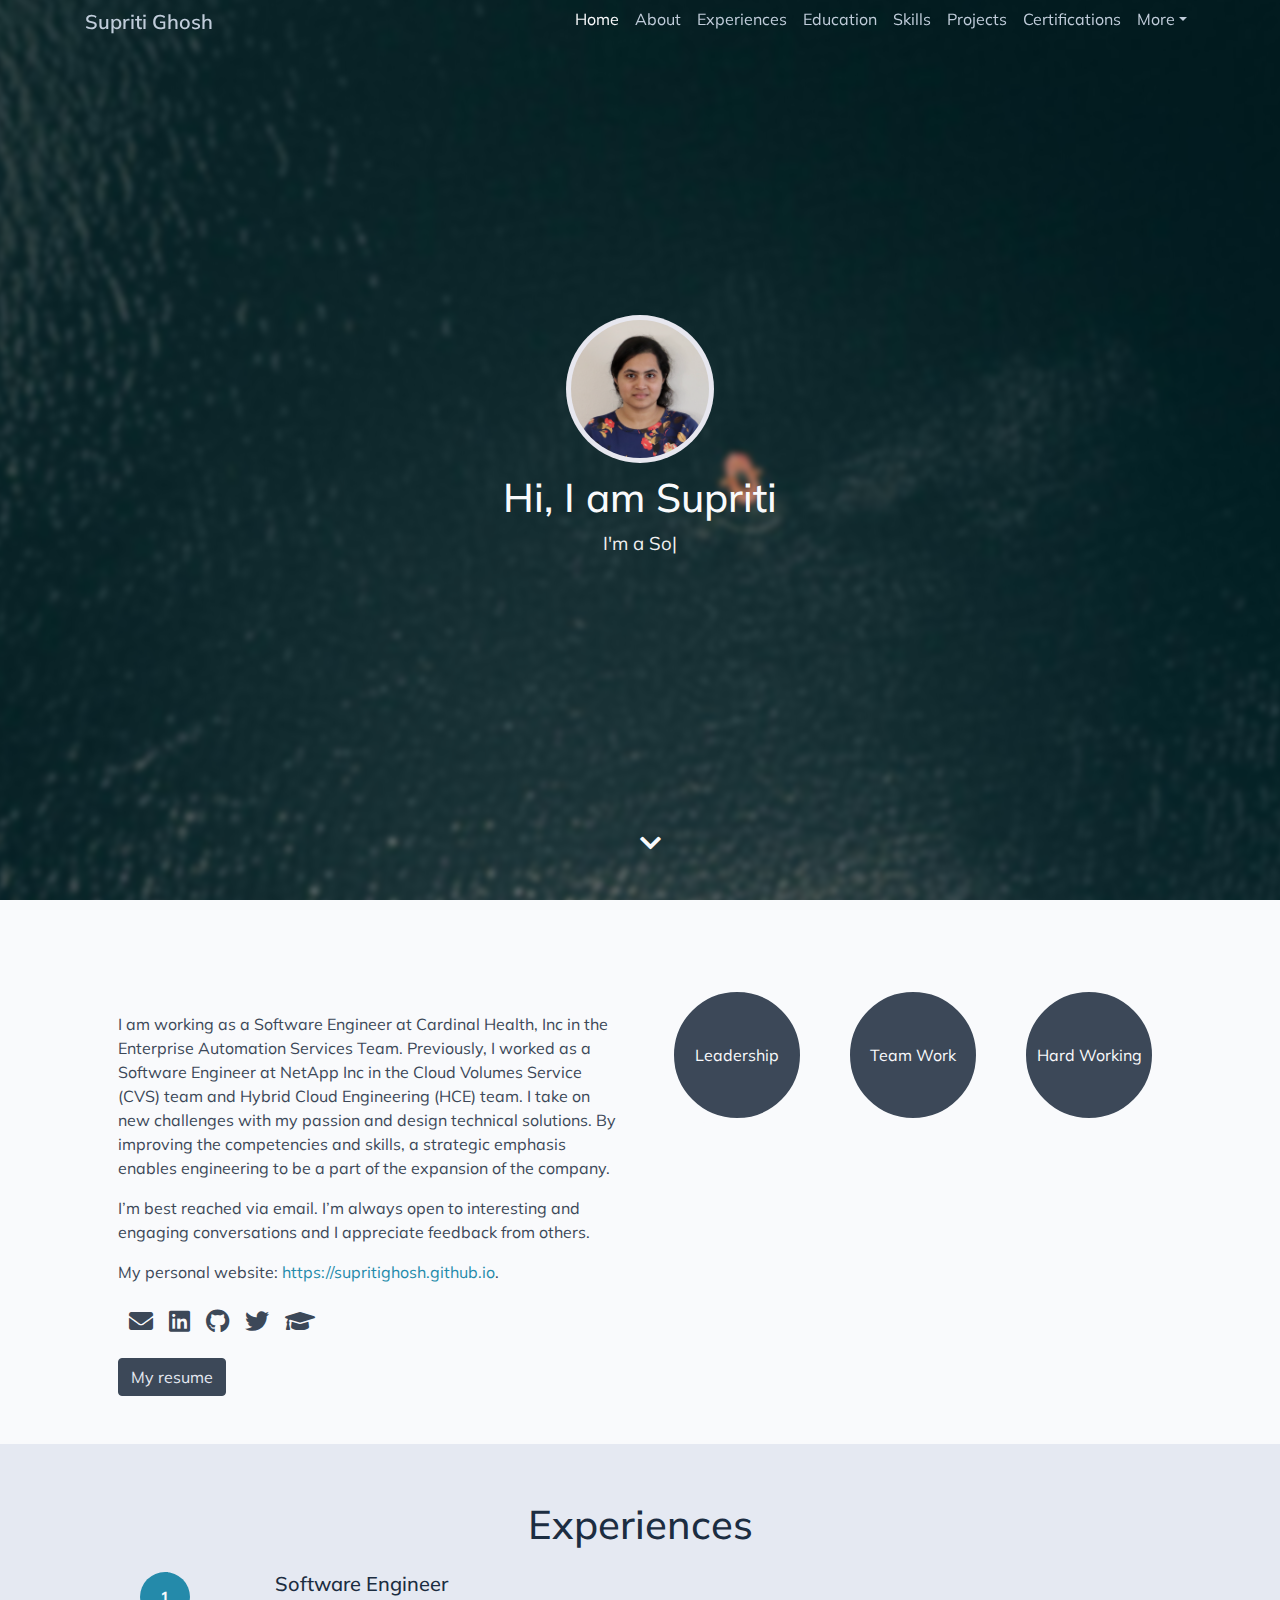
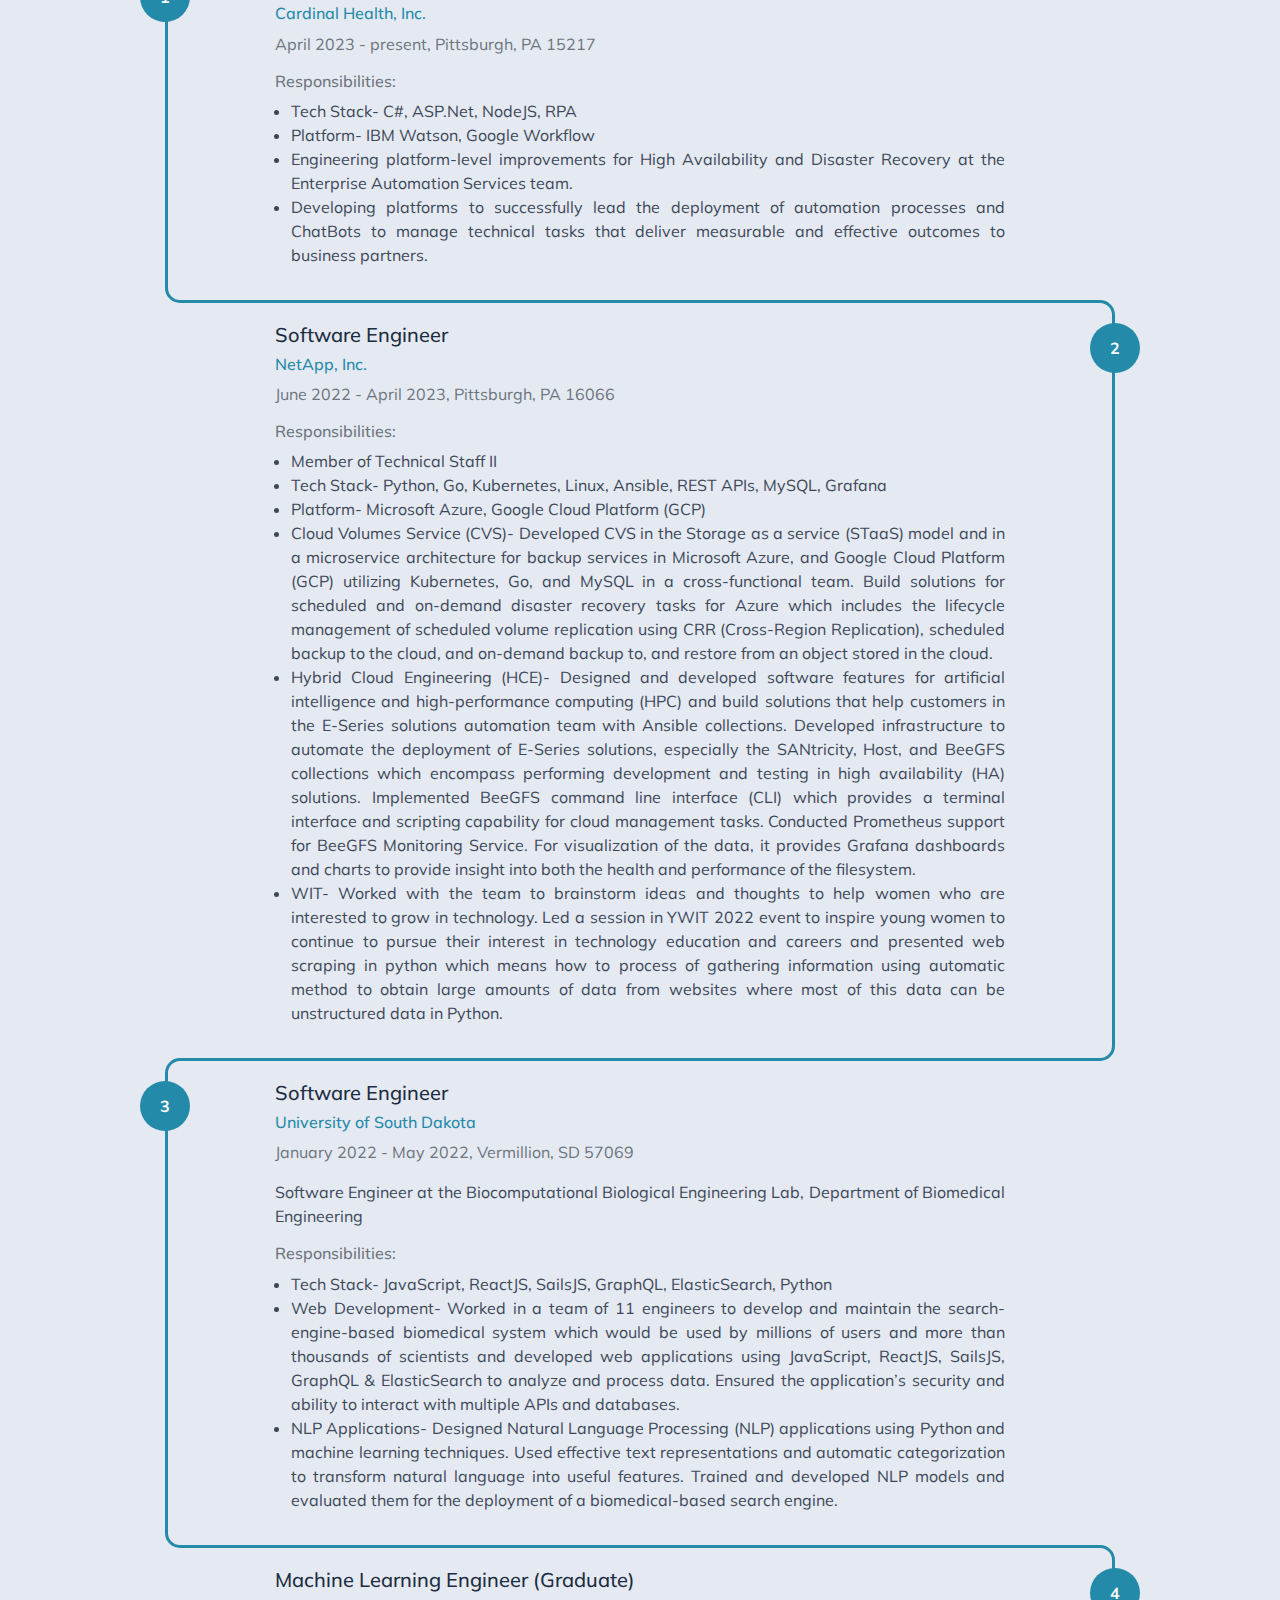
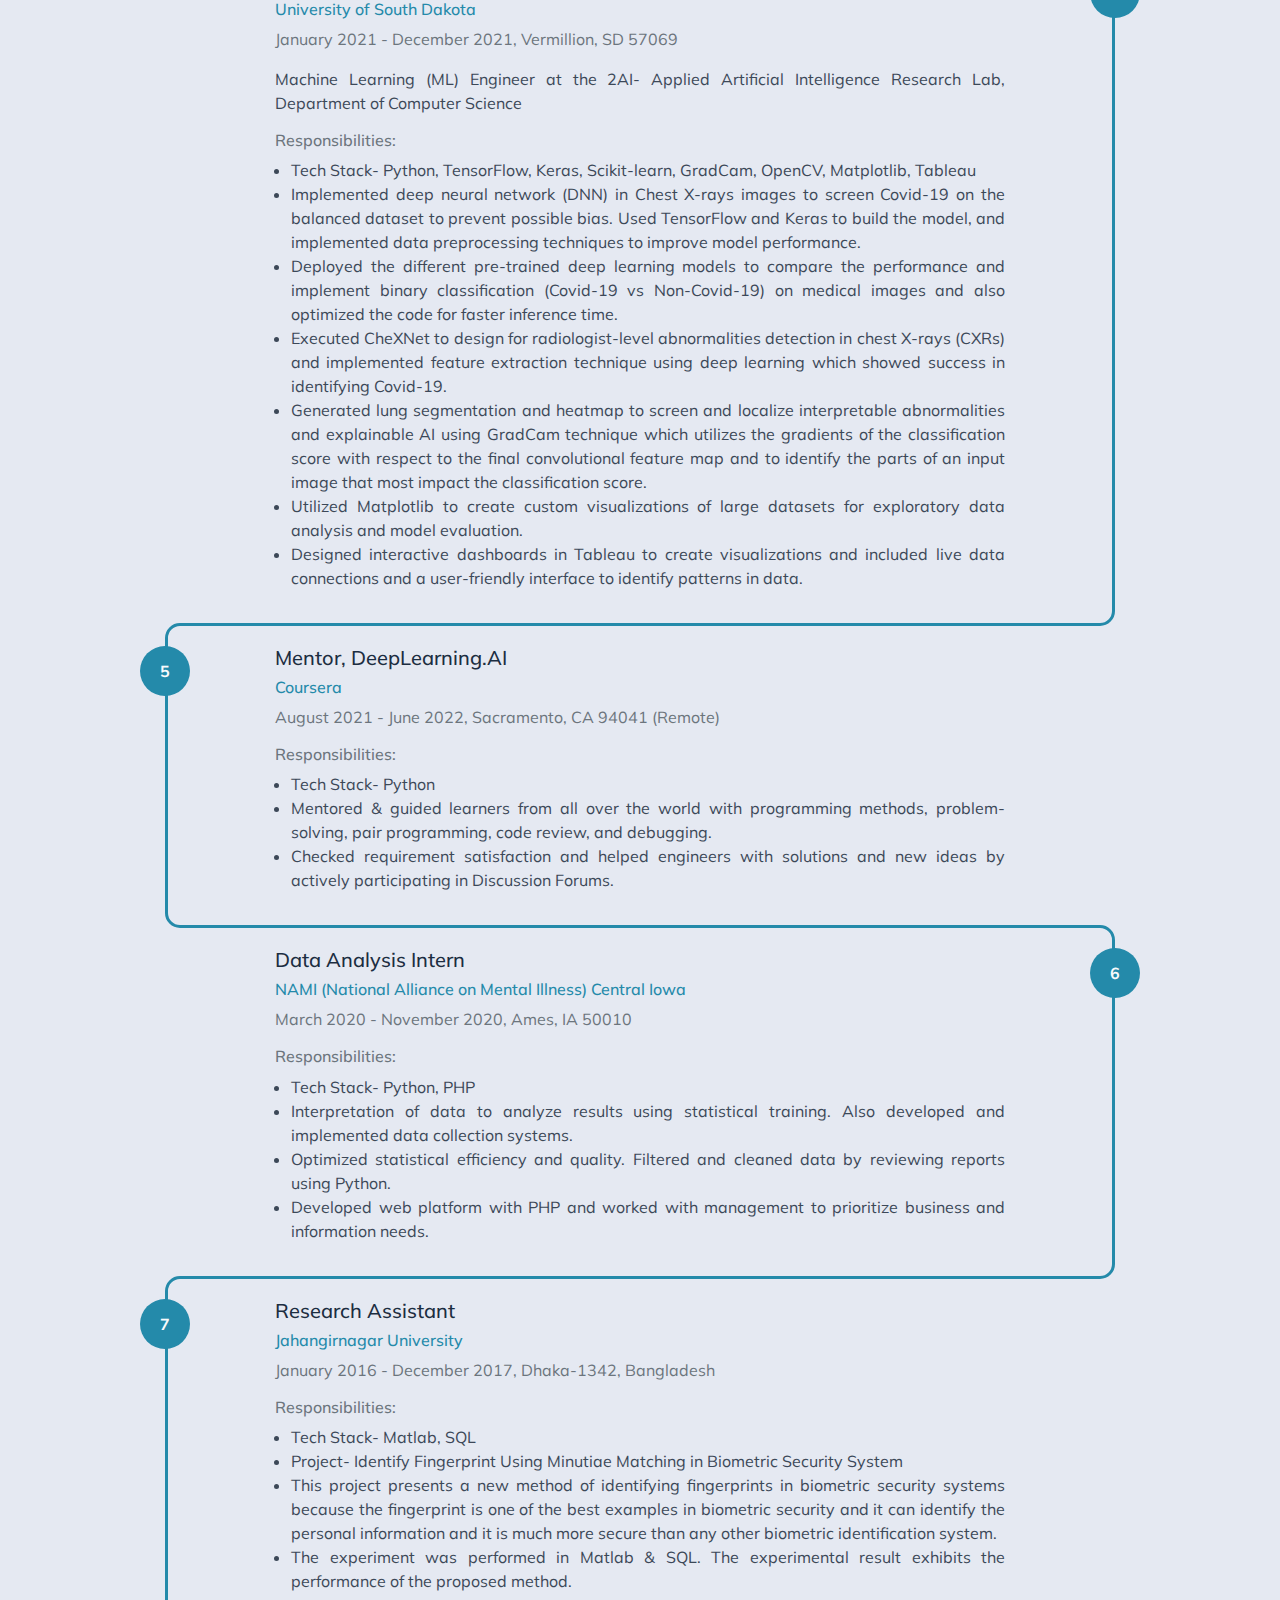
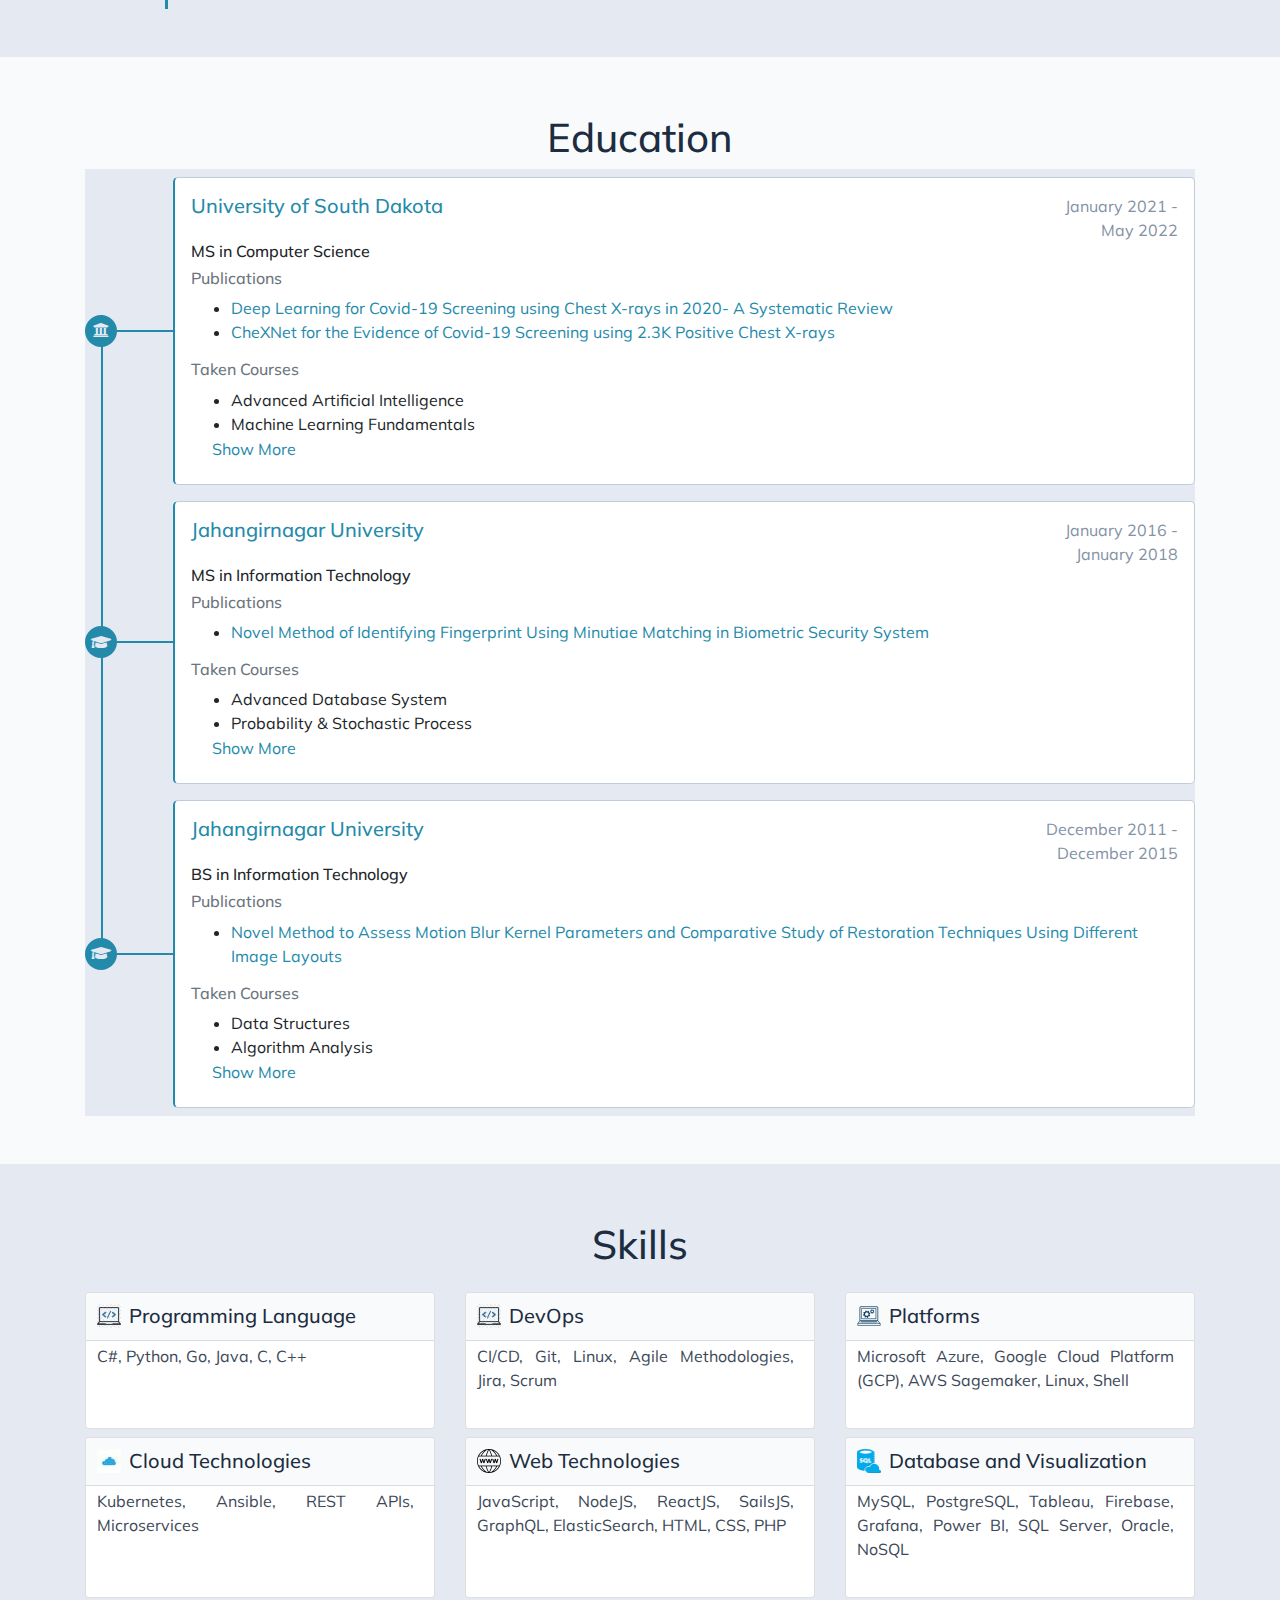
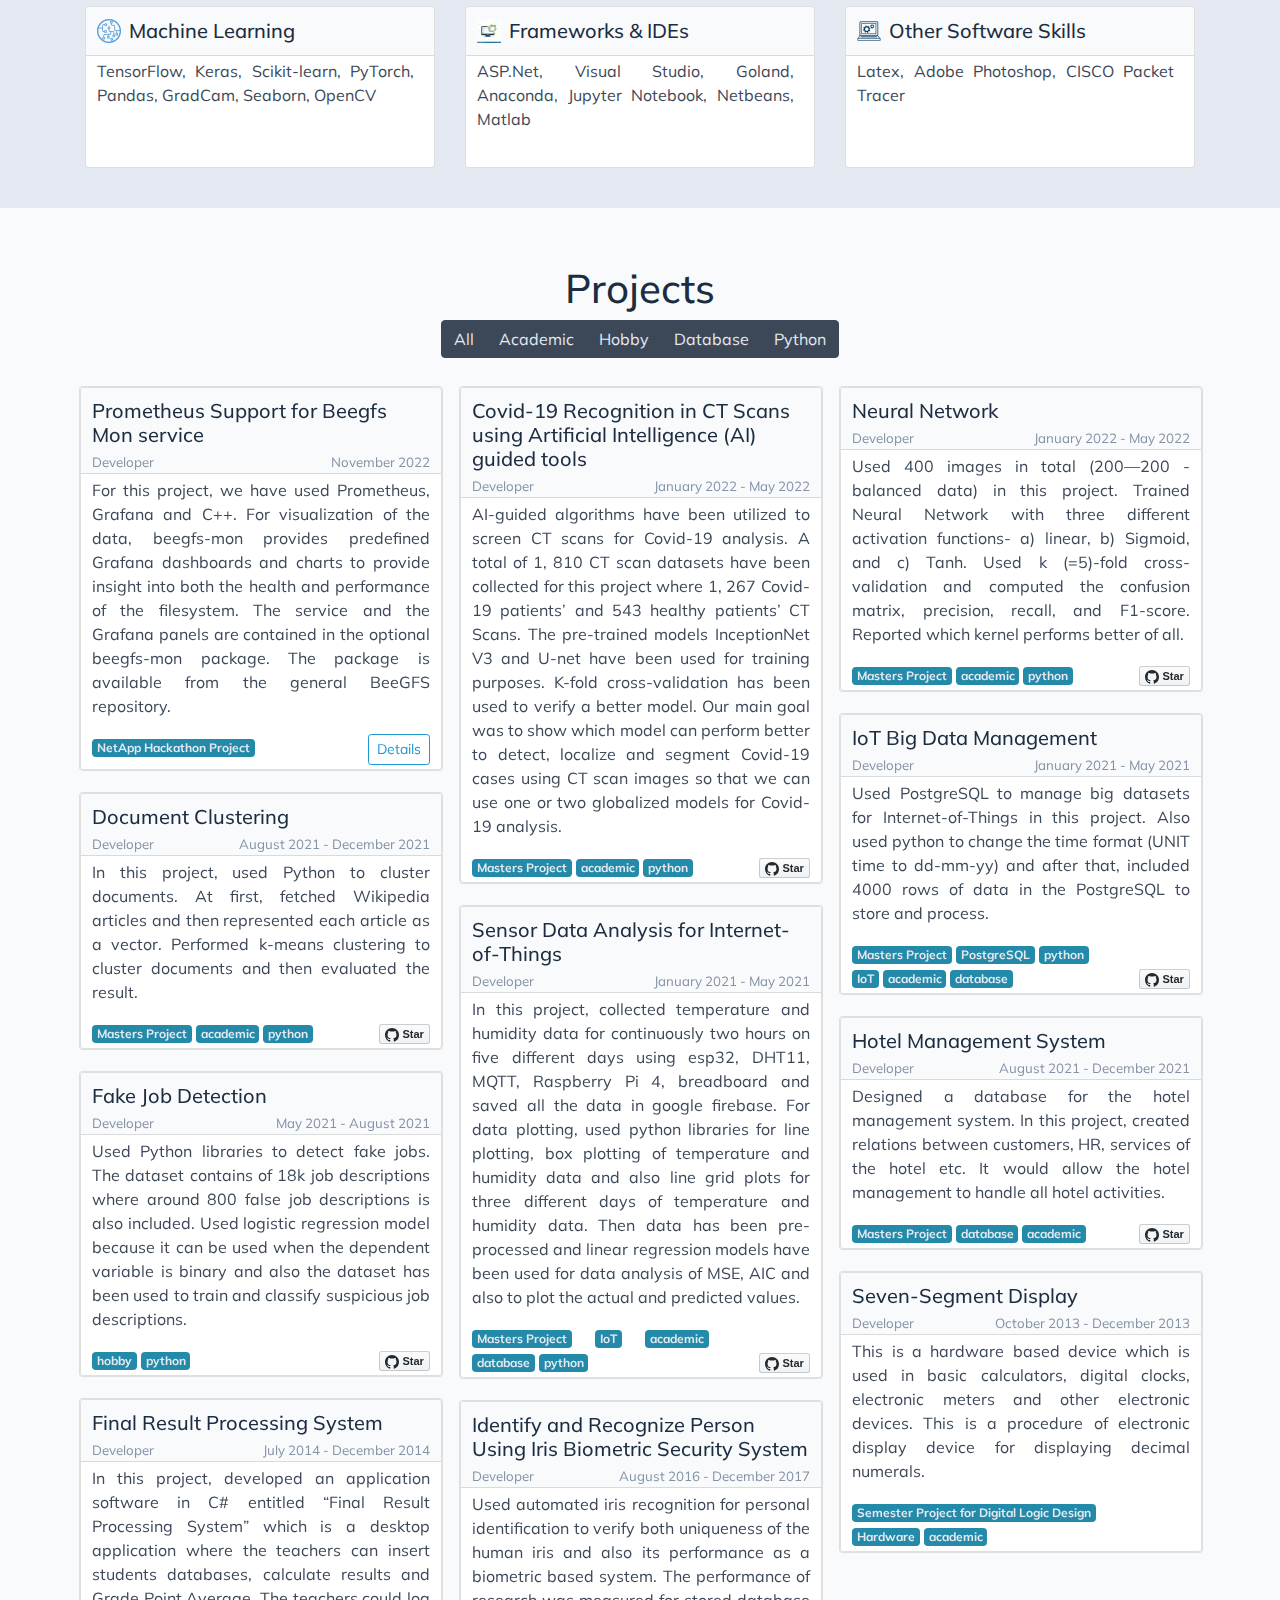
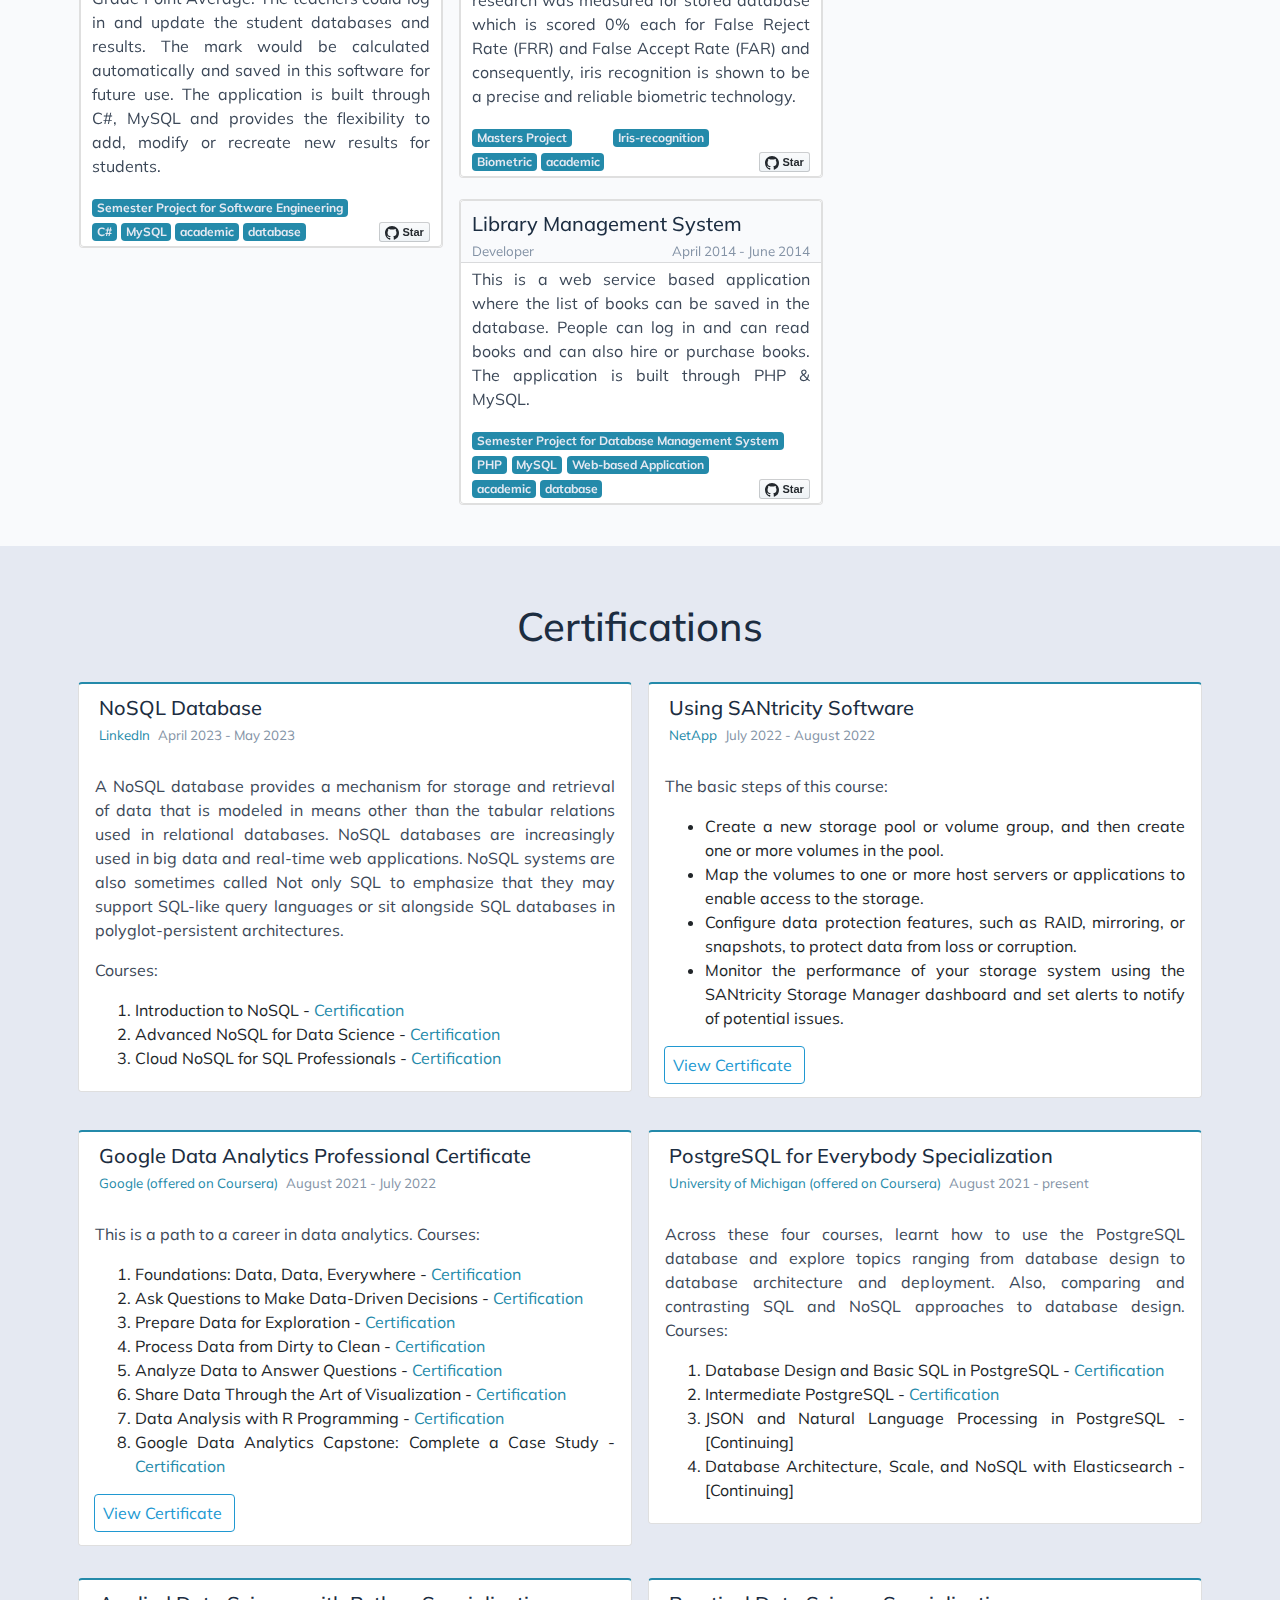
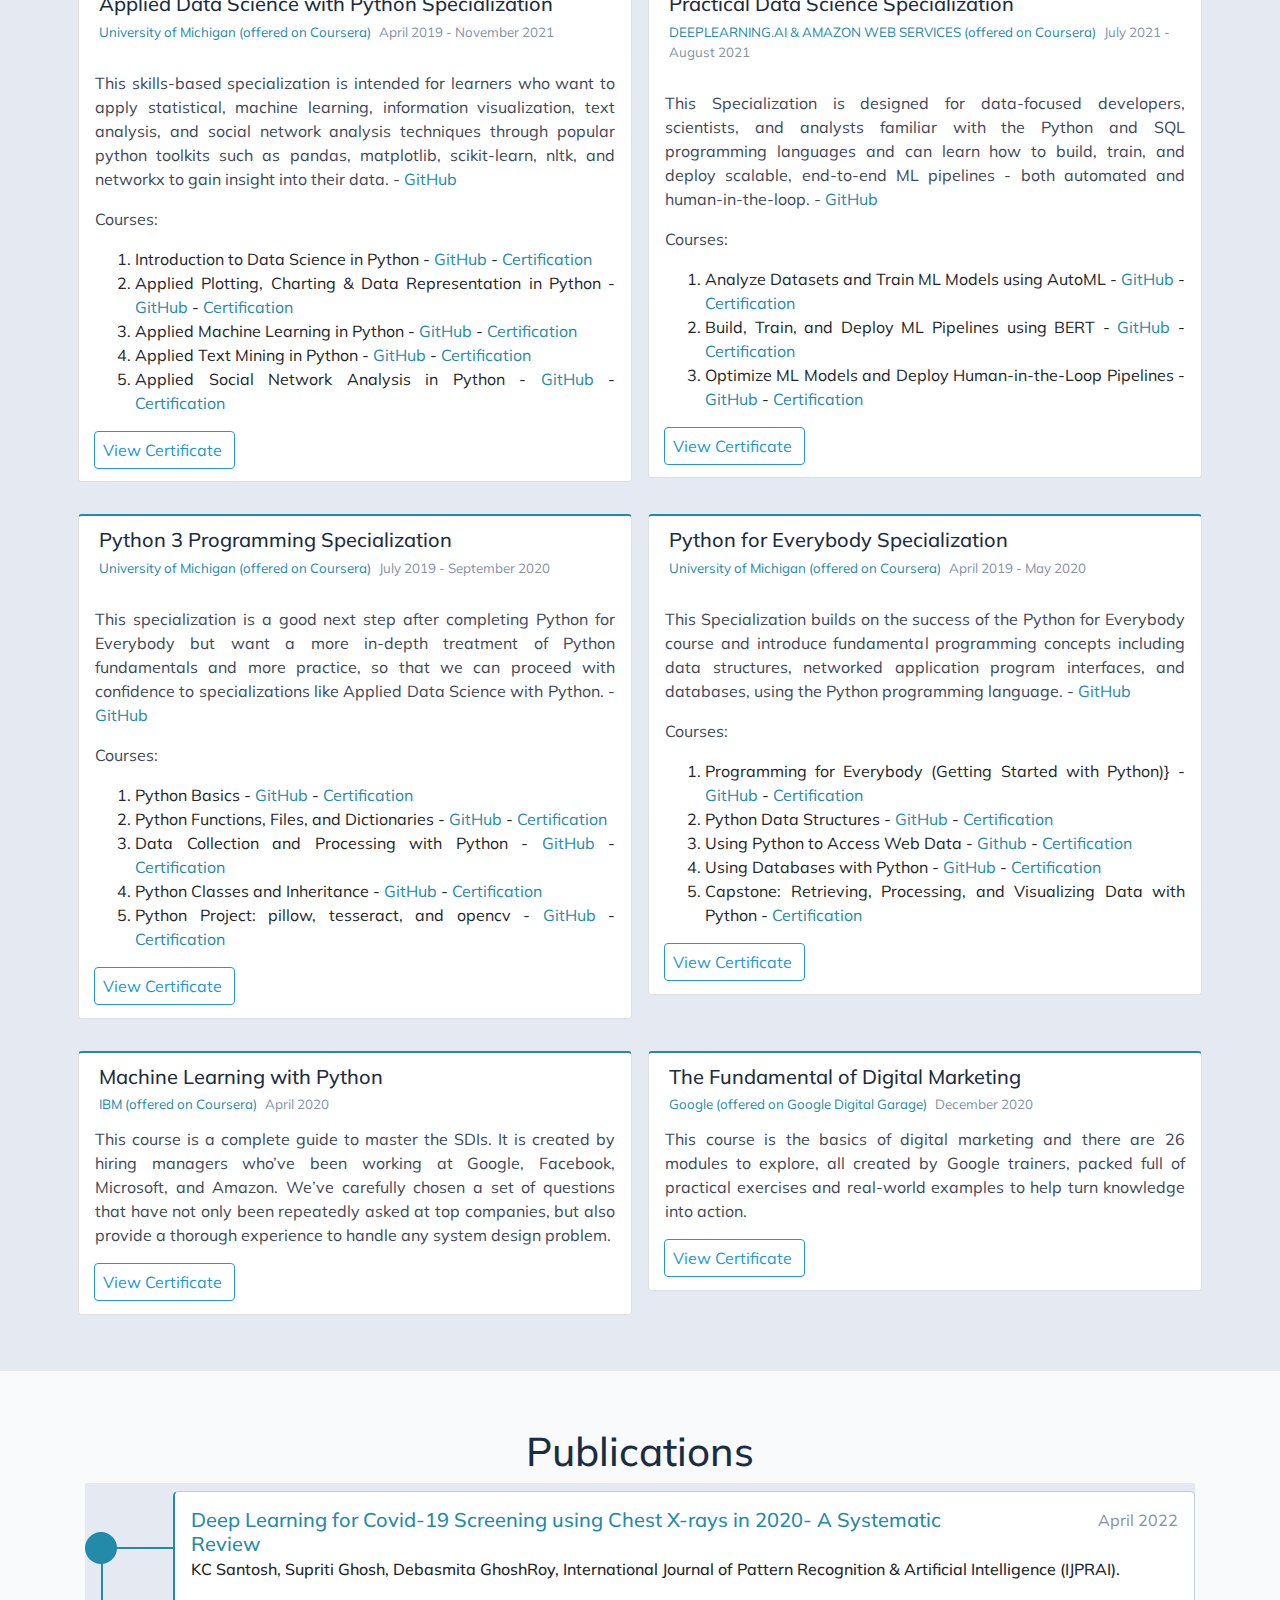
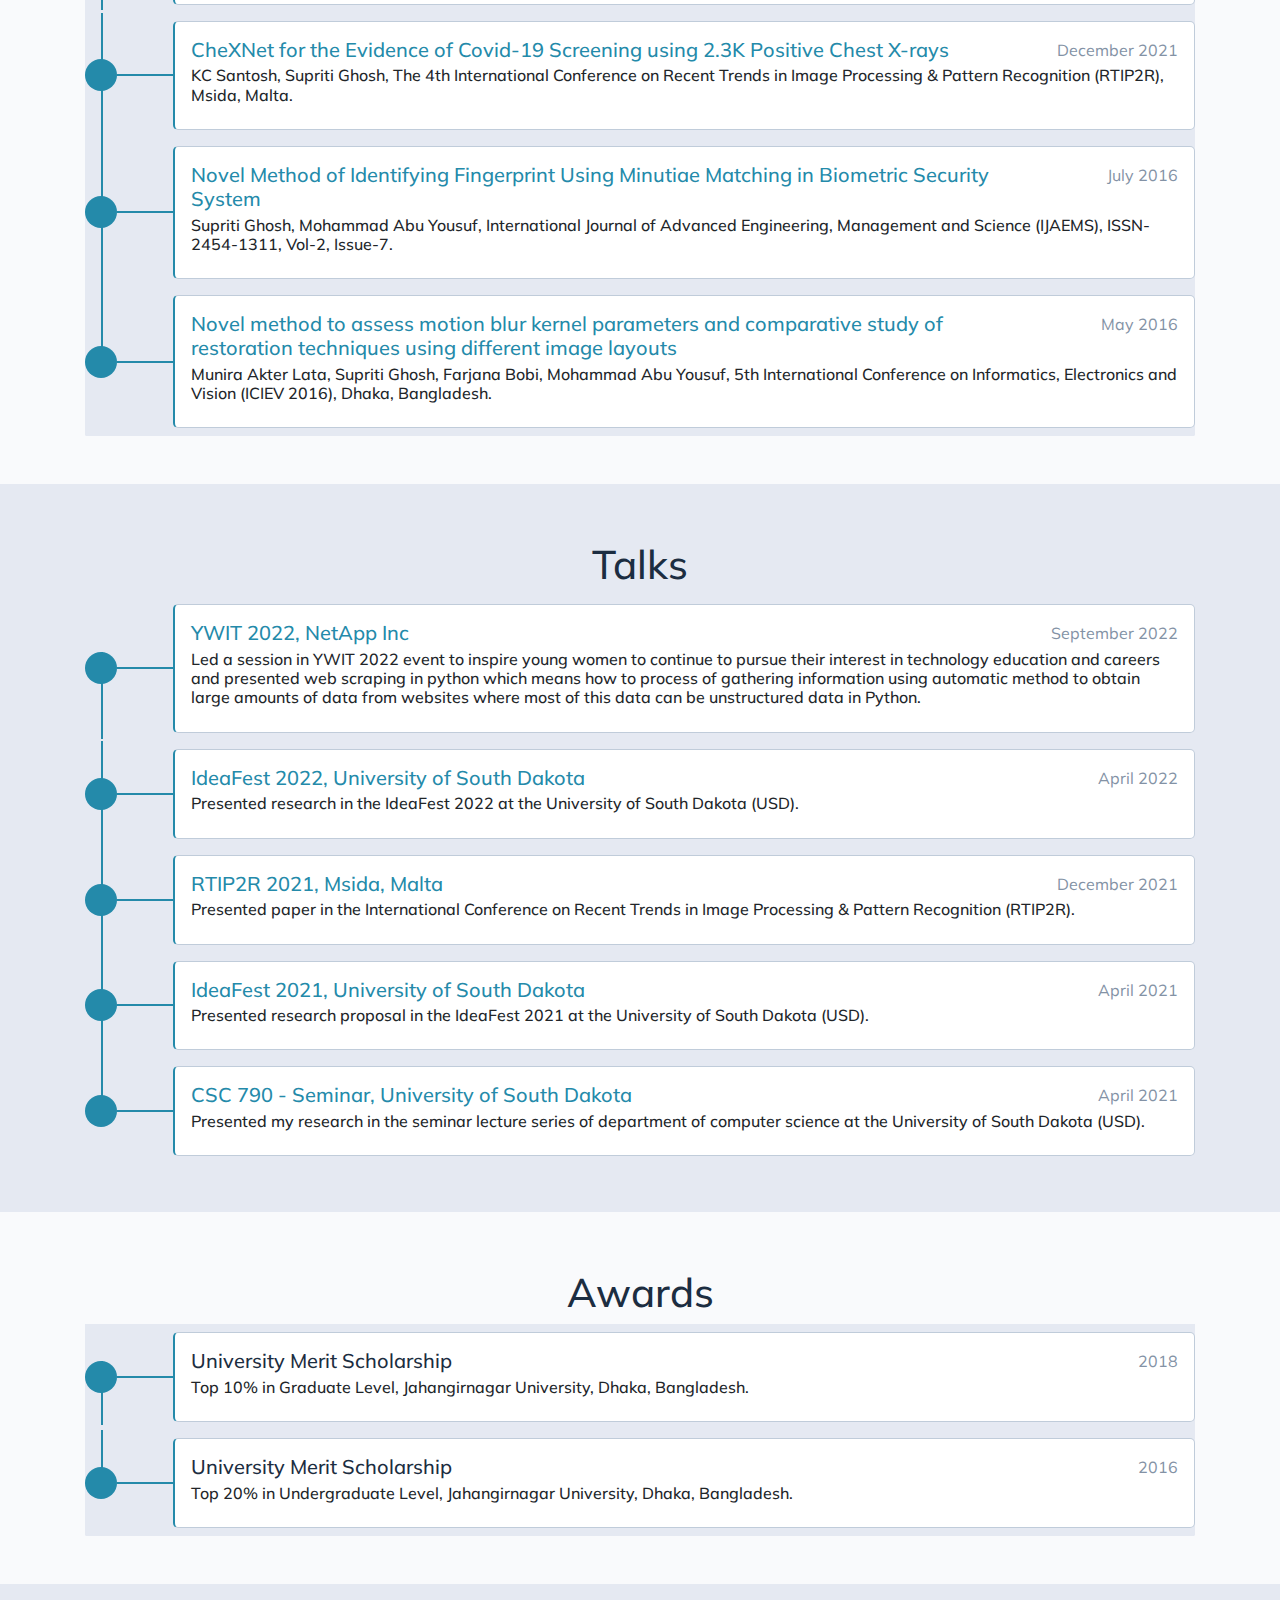
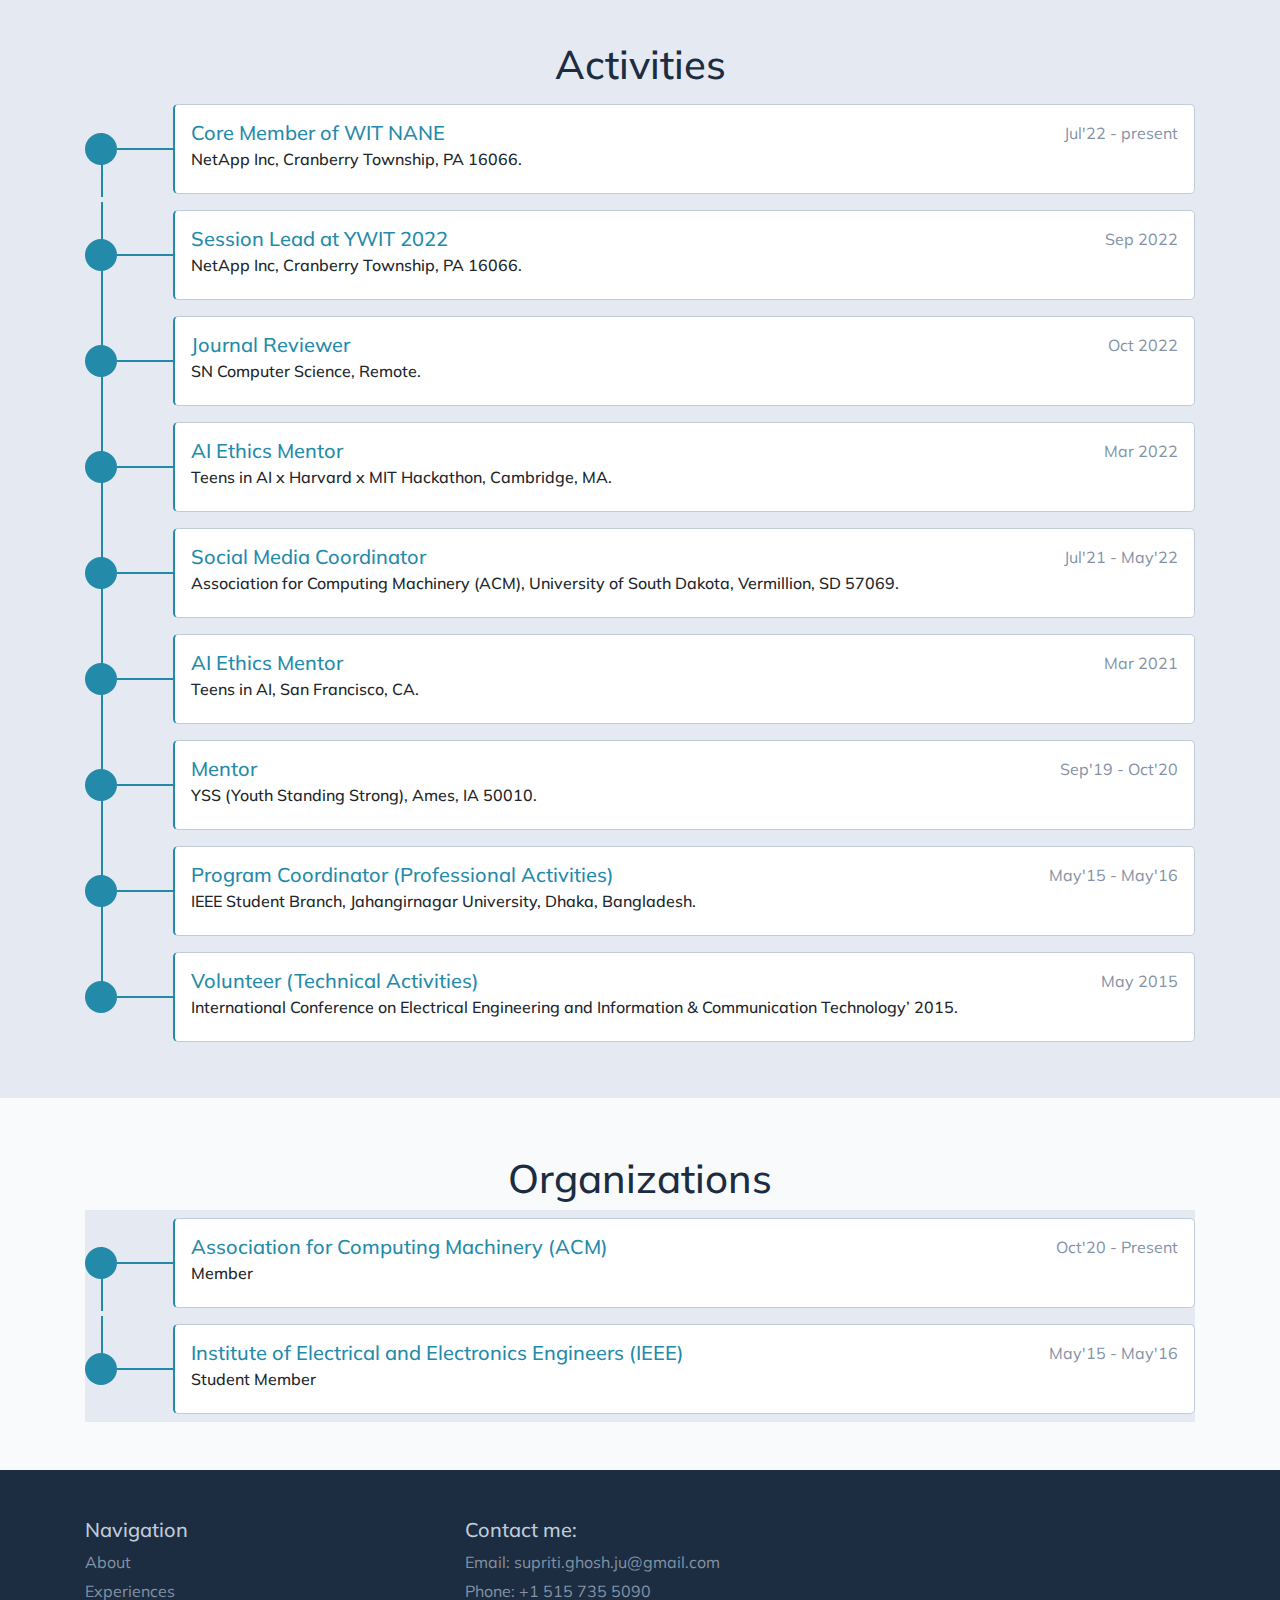
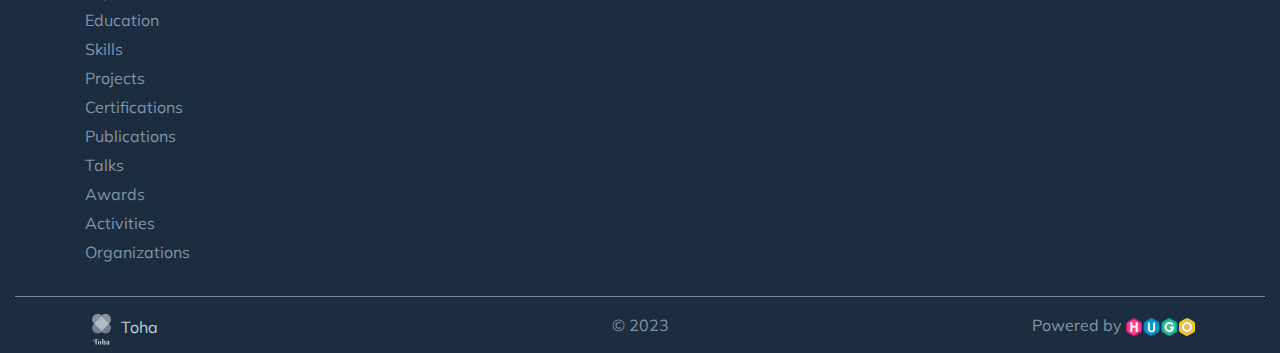
==== commit 8d26304d: "updated" ====
--- a/index.html
+++ b/index.html
@@ -484,7 +484,7 @@
     <div class="circular-progress yellow">
     <span class="circular-progress-left">
         <span
-        class="circular-progress-bar circular-progress-percentage-93"
+        class="circular-progress-bar circular-progress-percentage-100"
         
         ></span>
     </span>
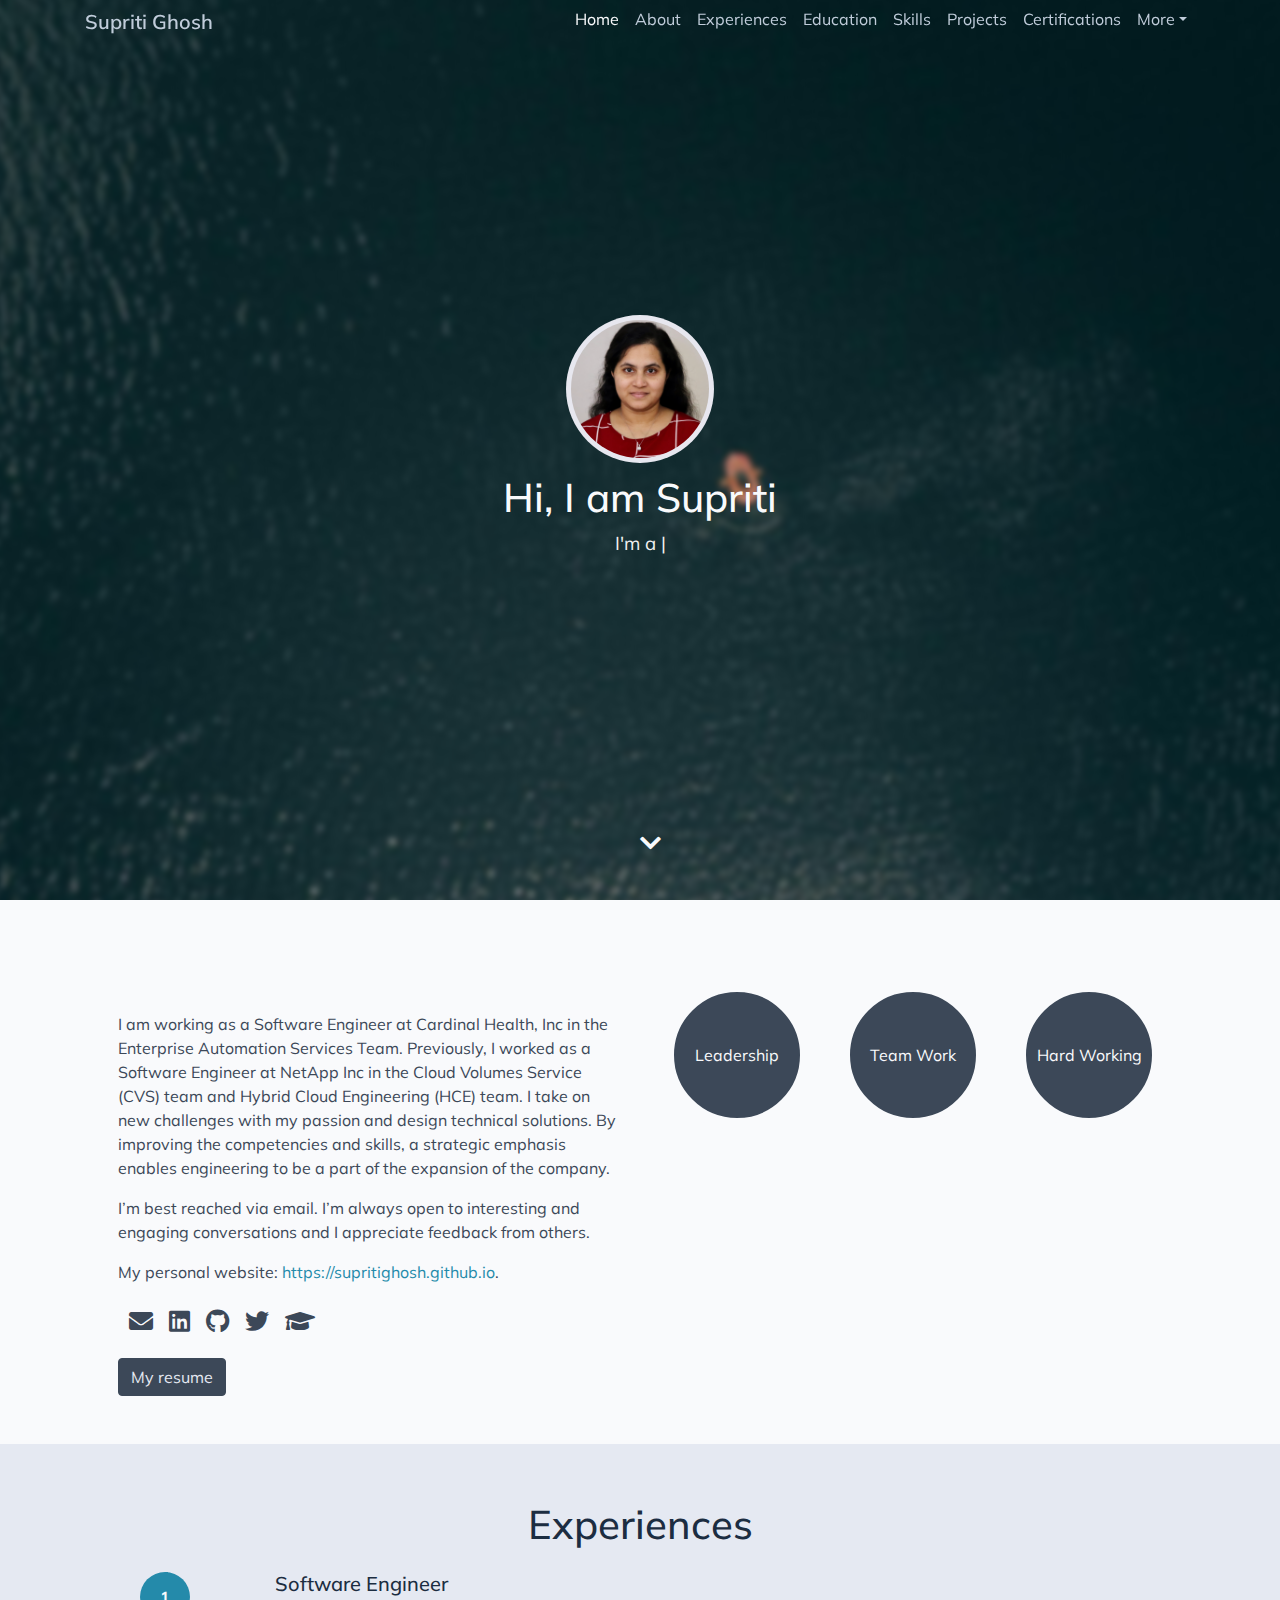
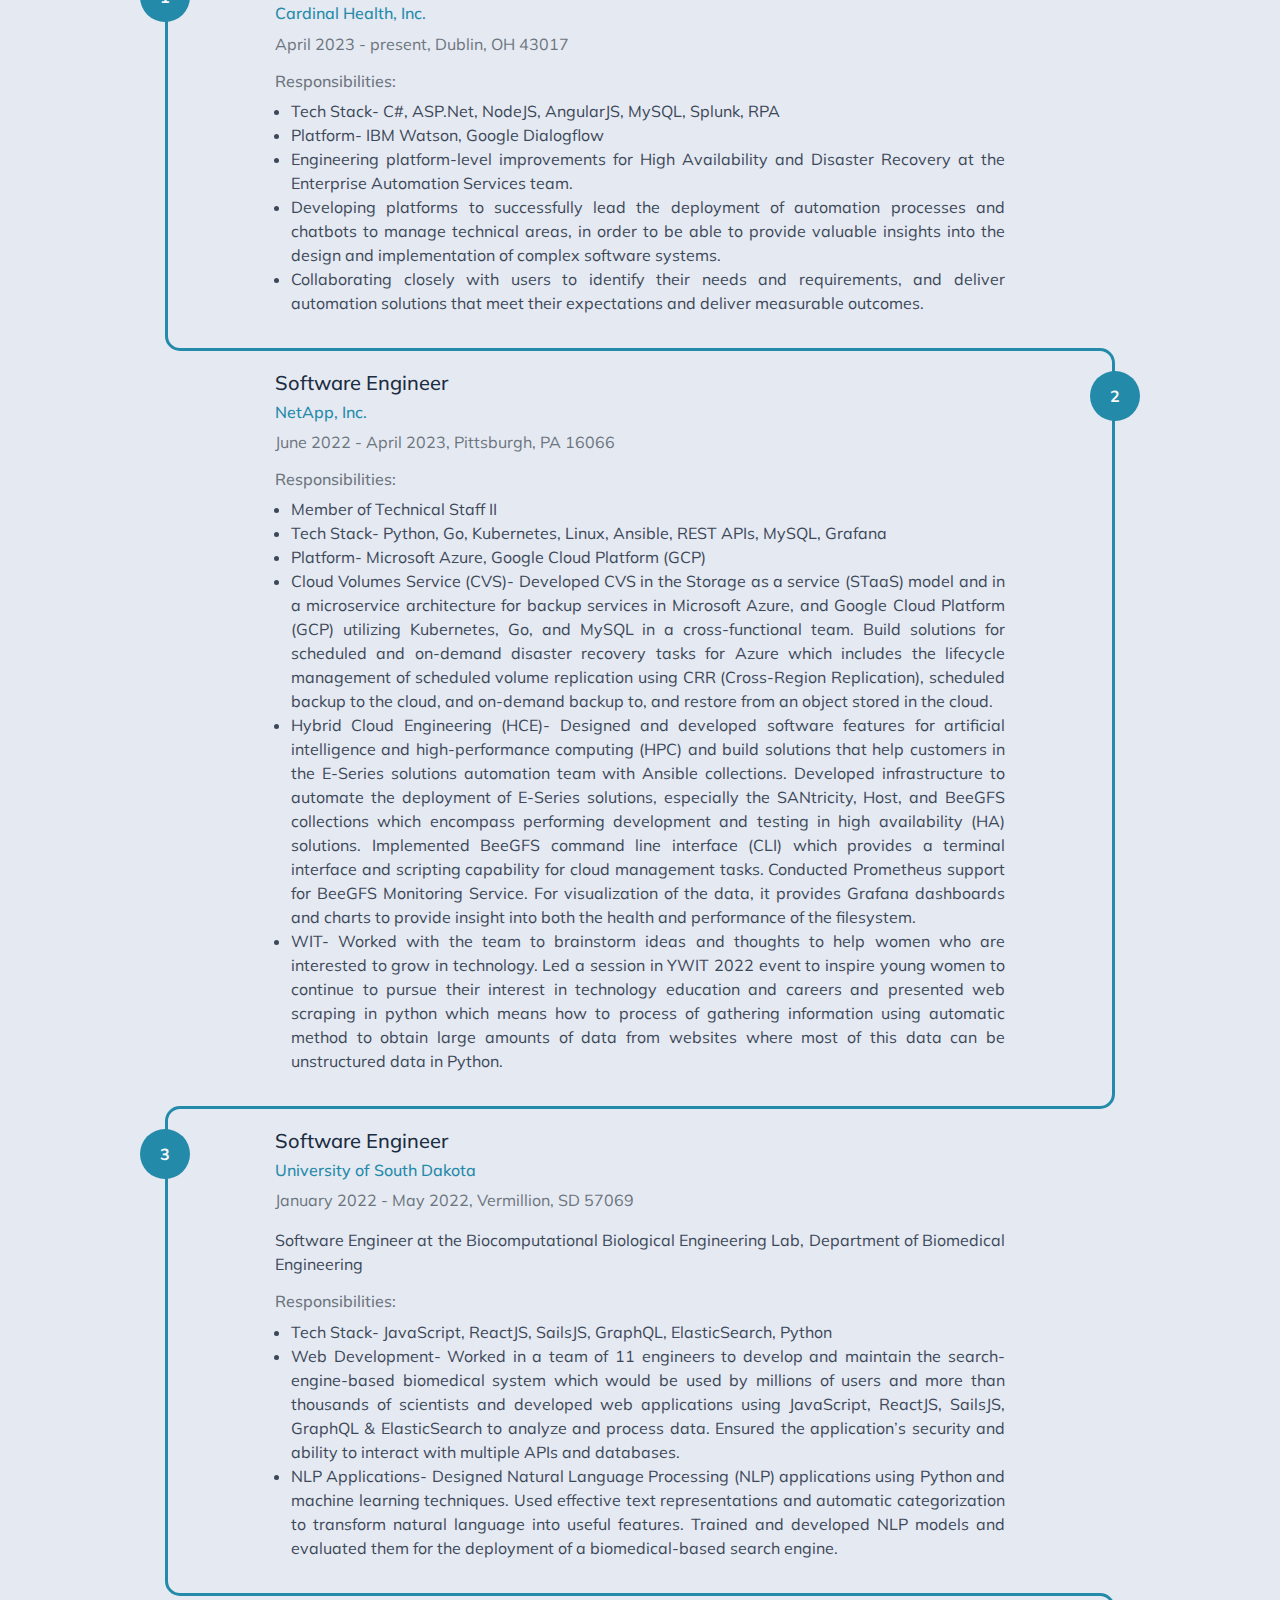
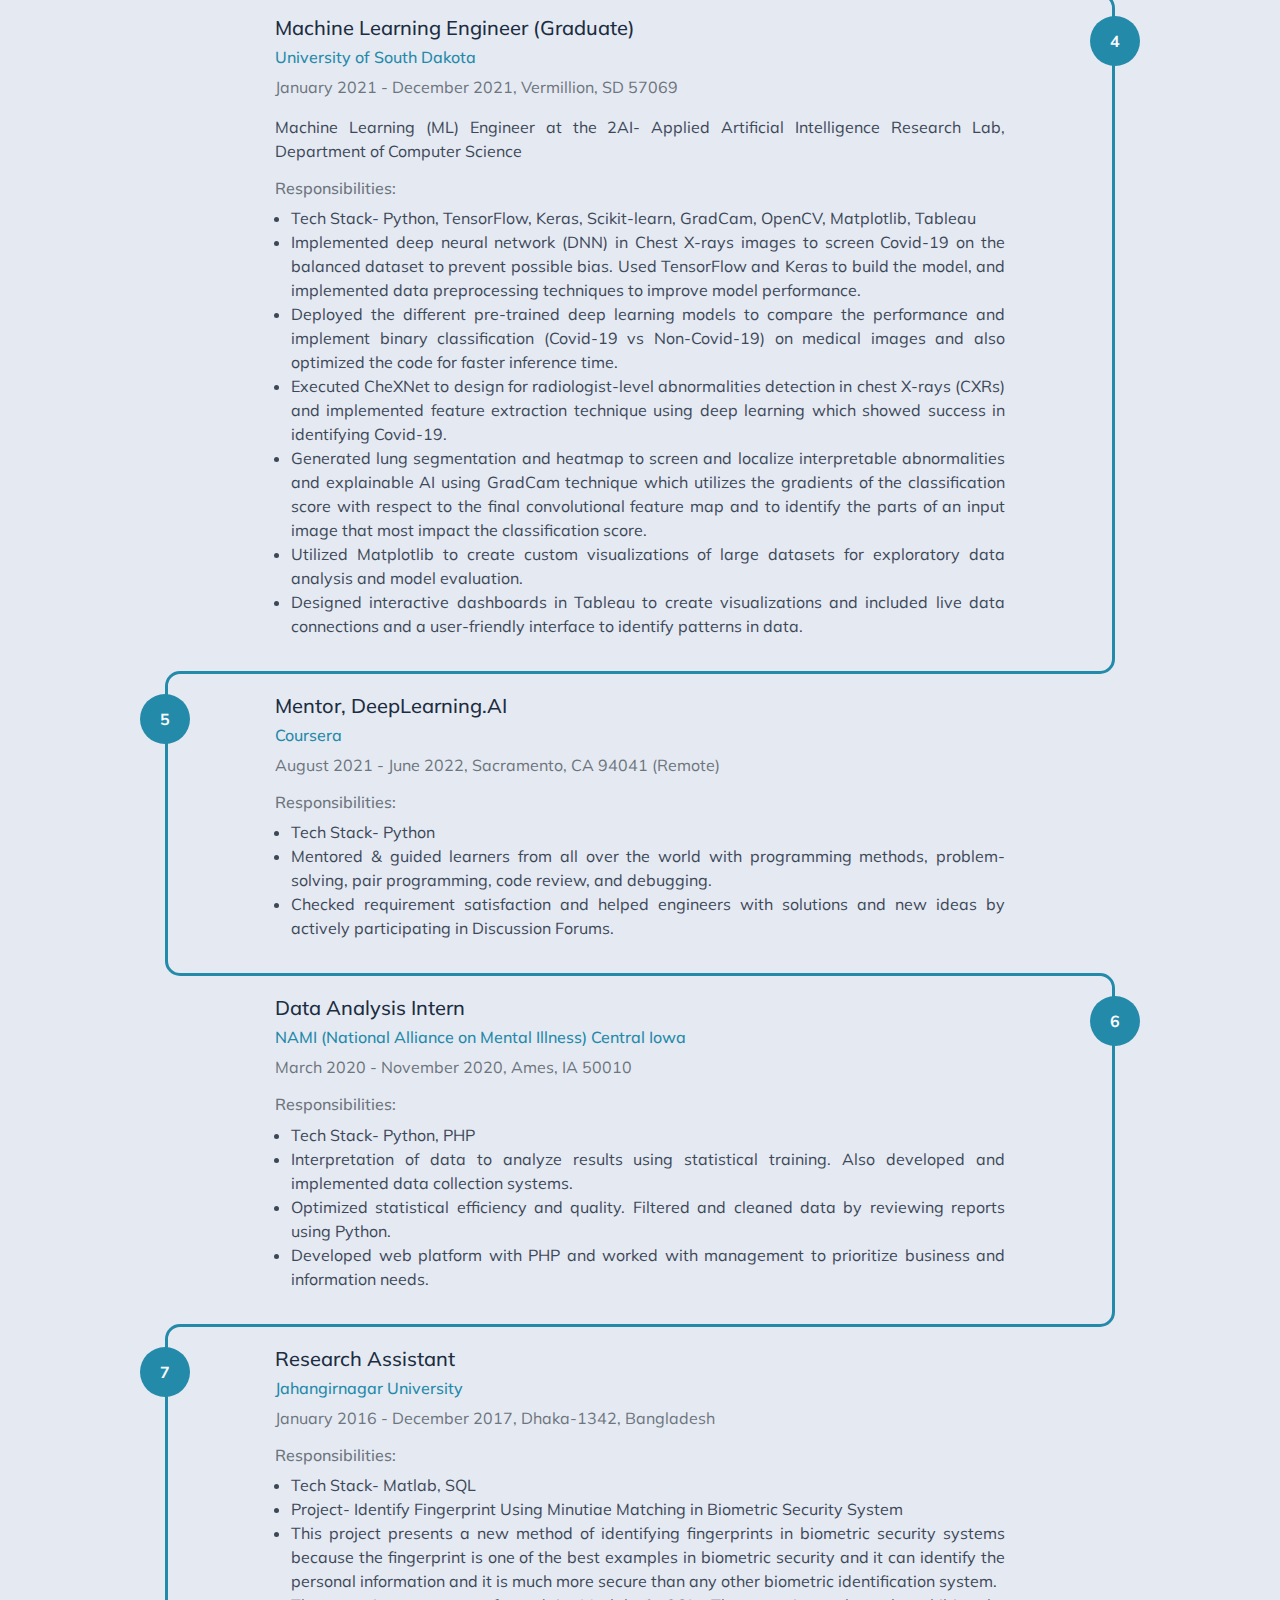
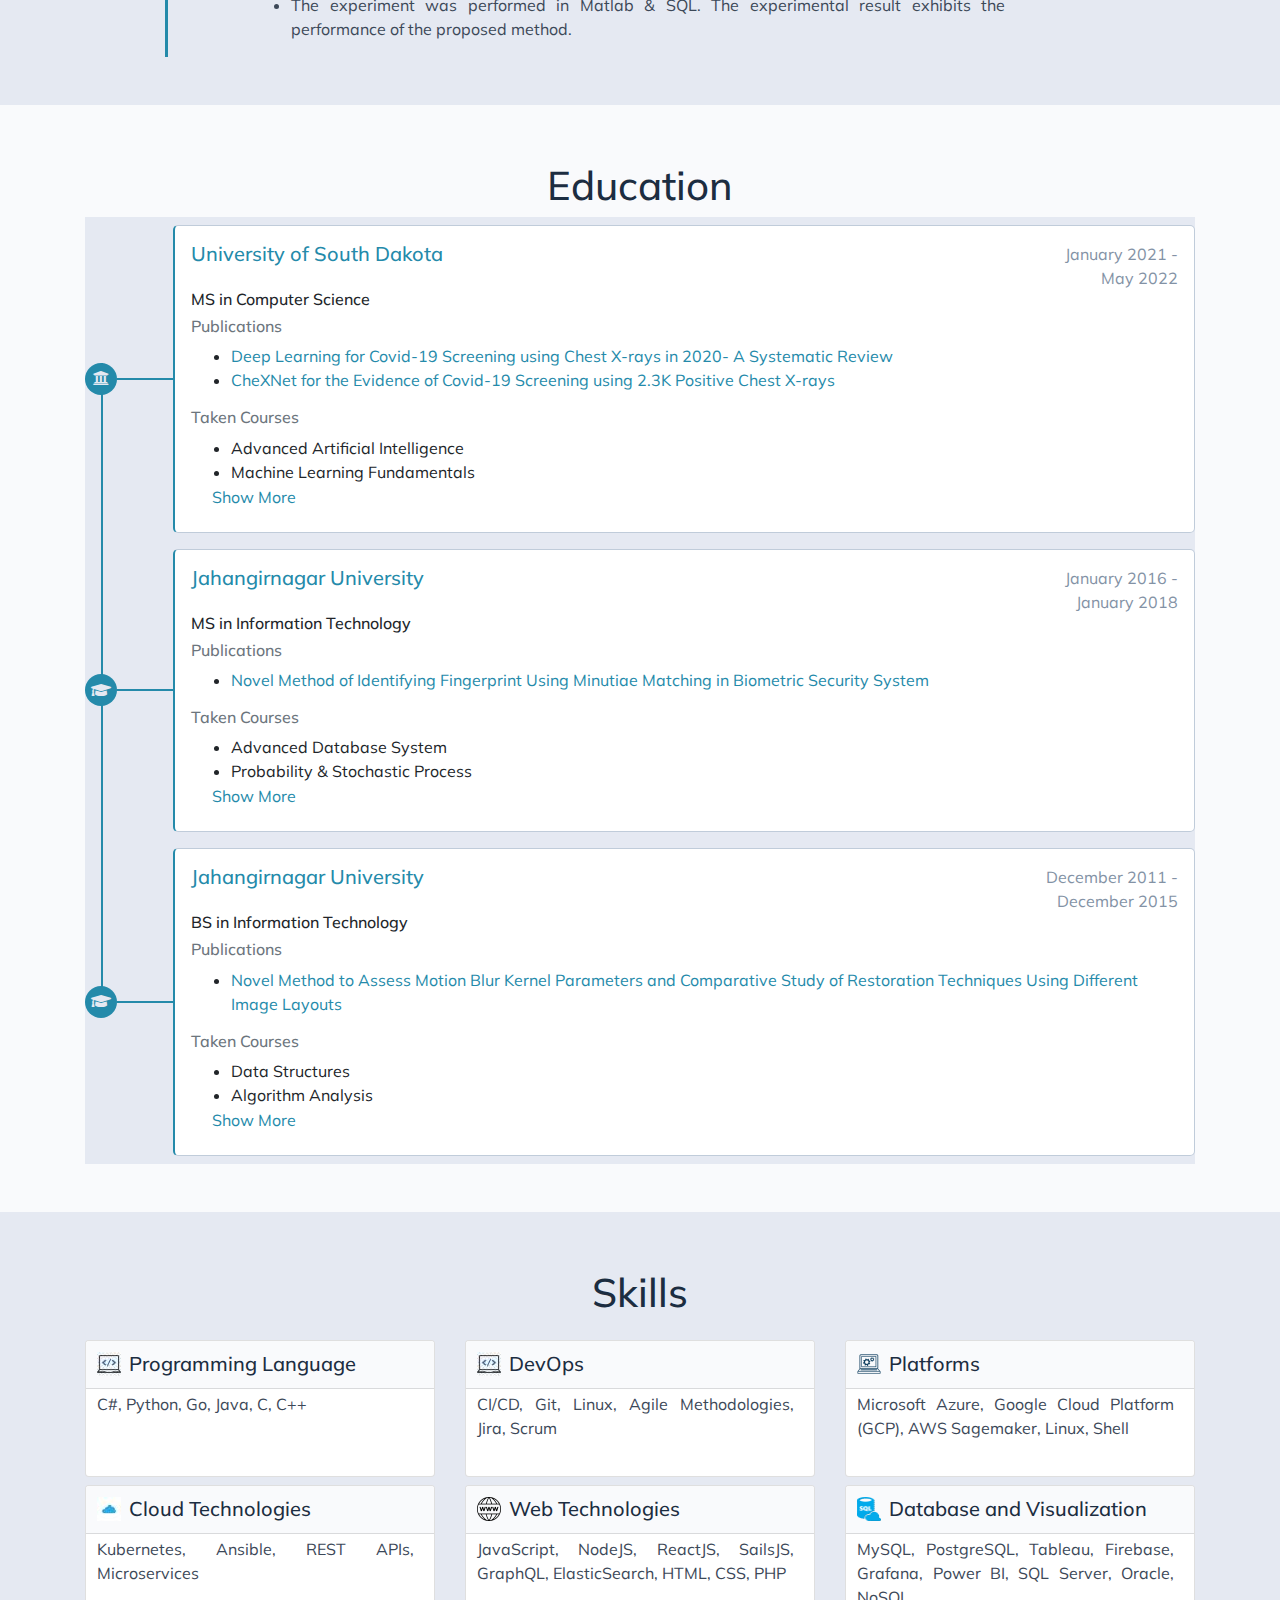
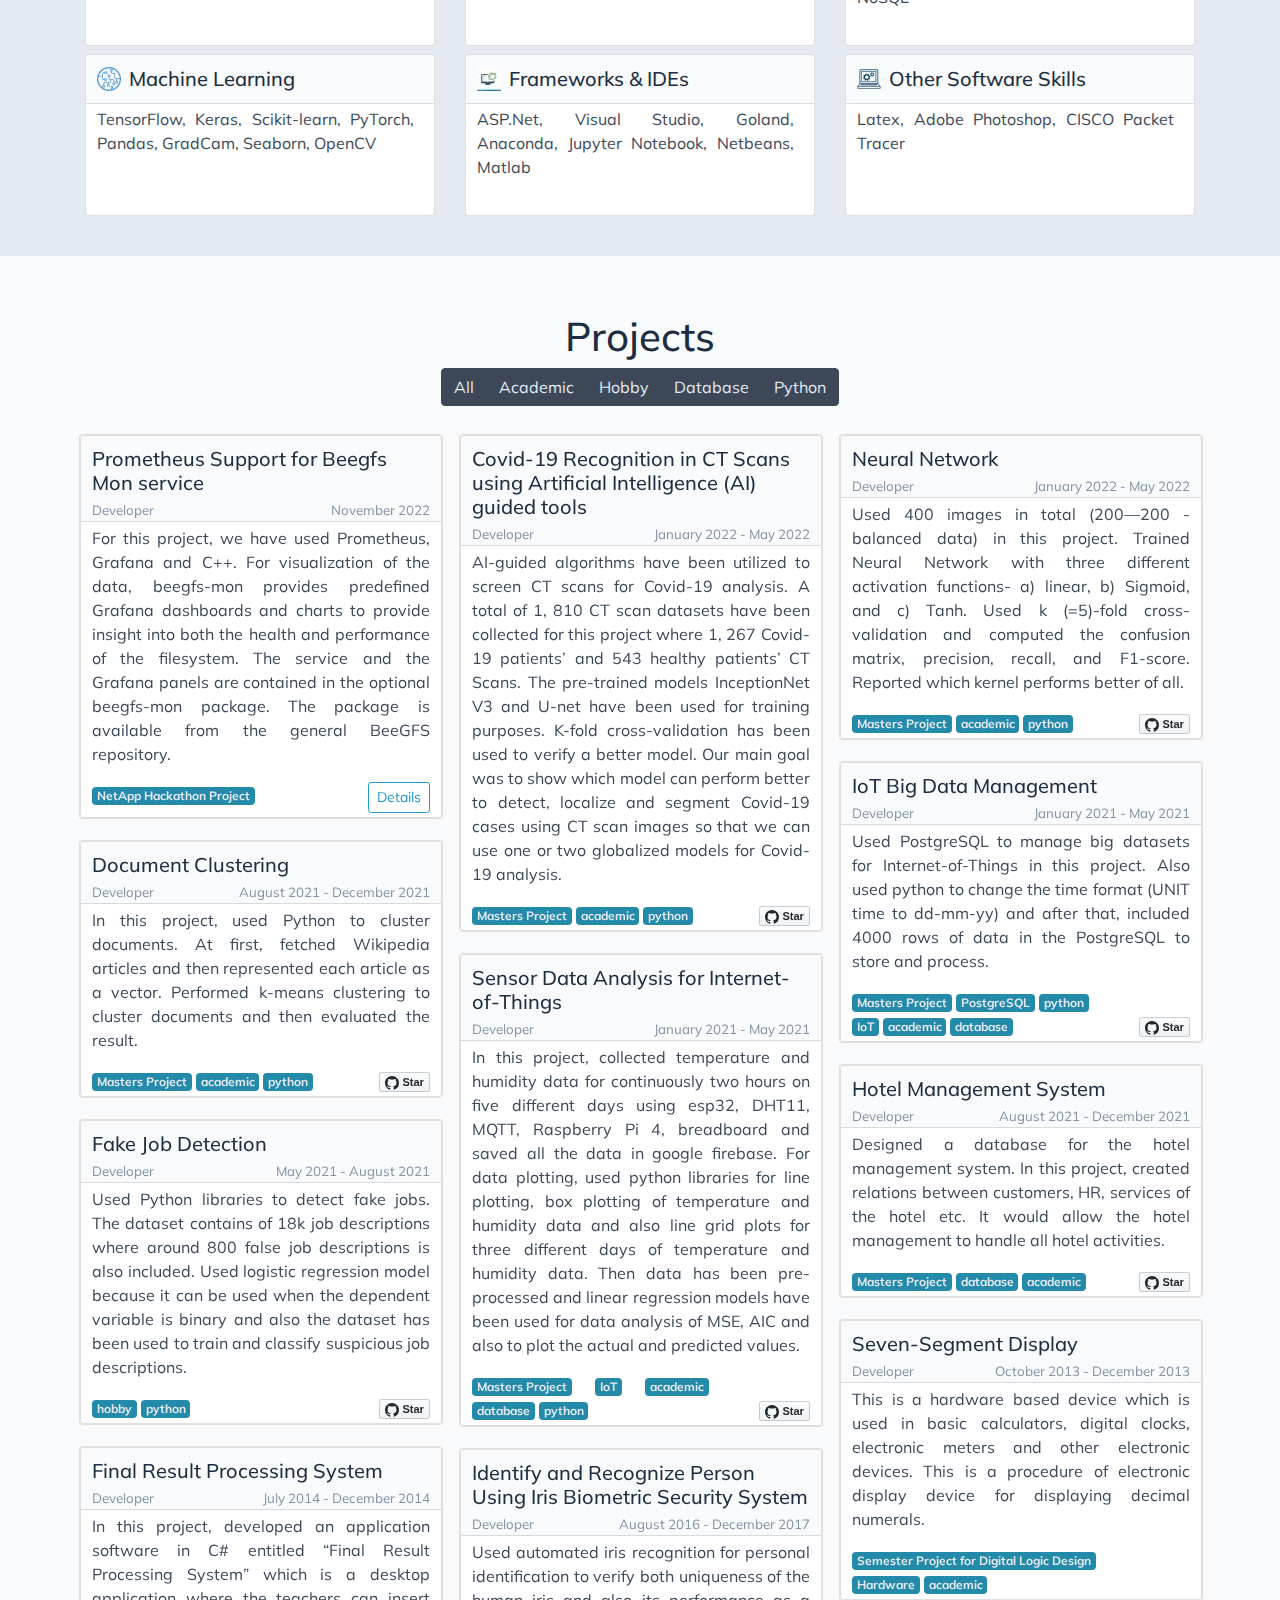
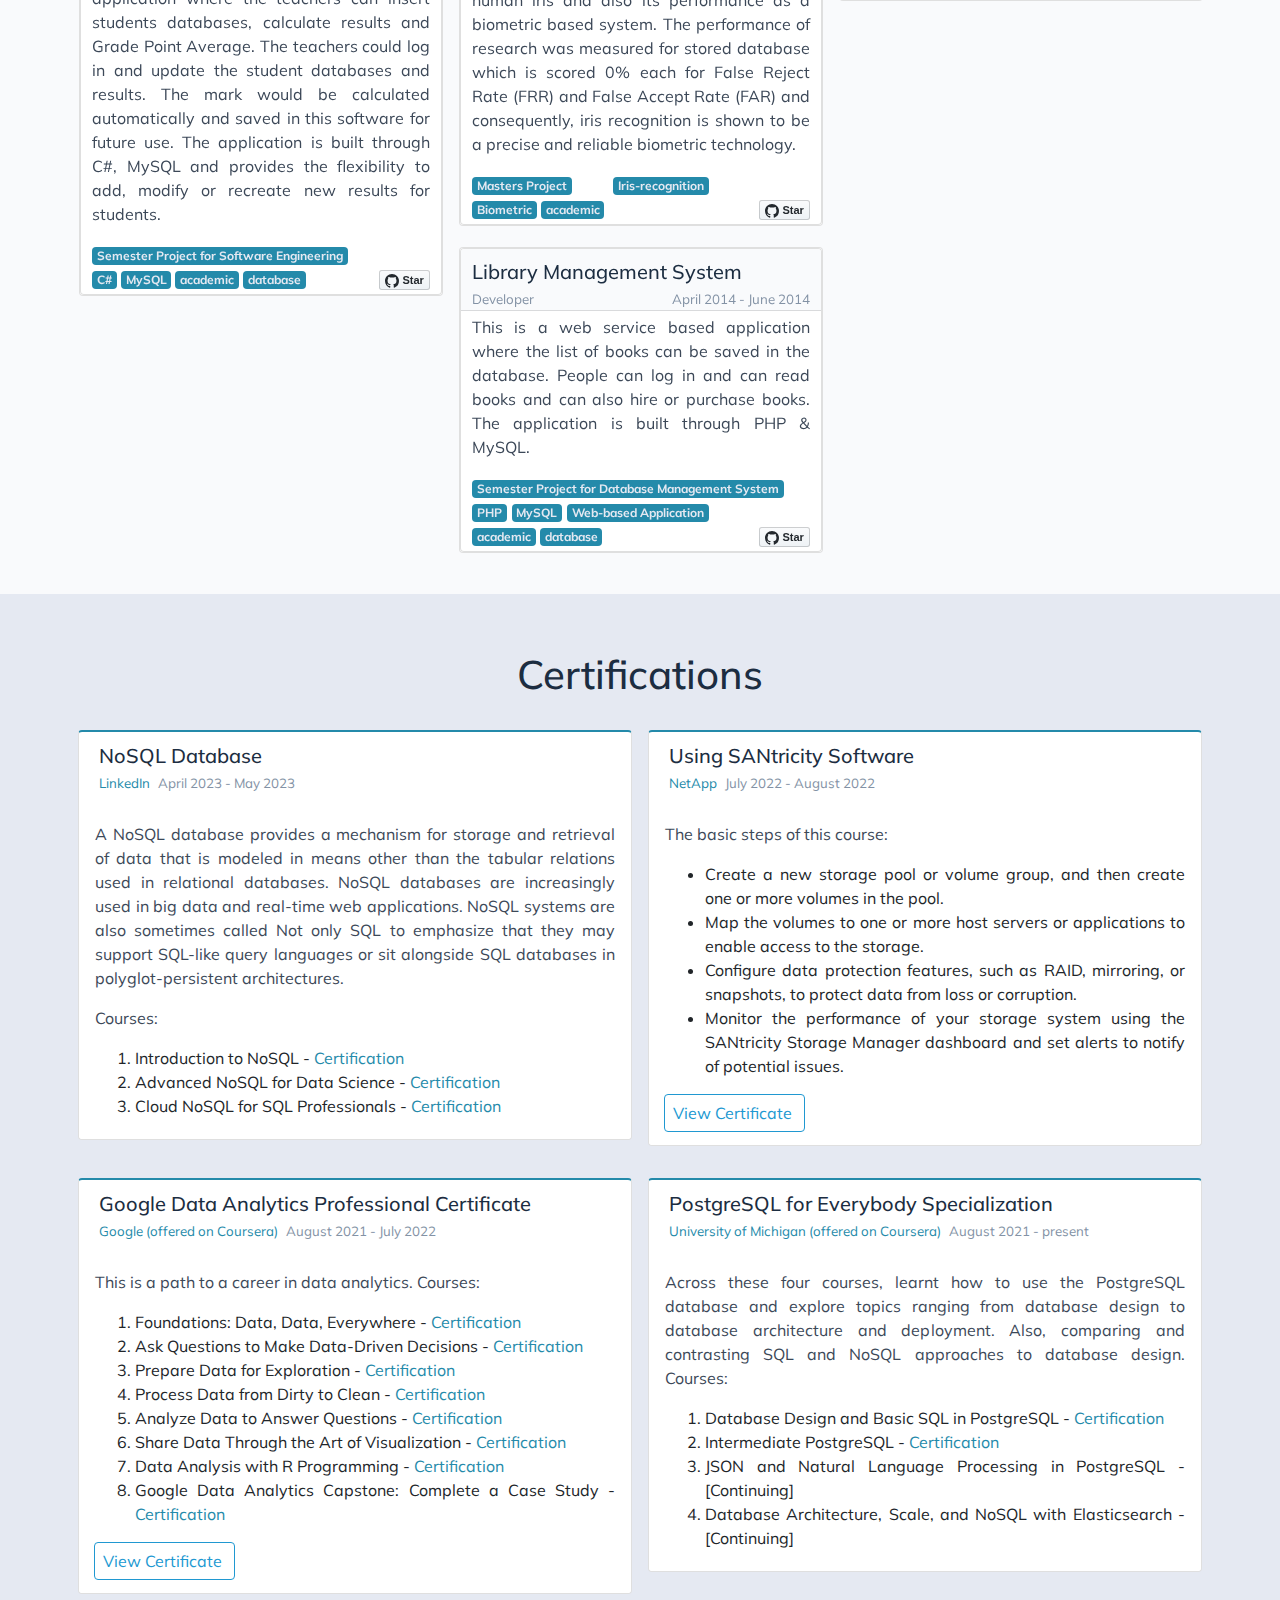
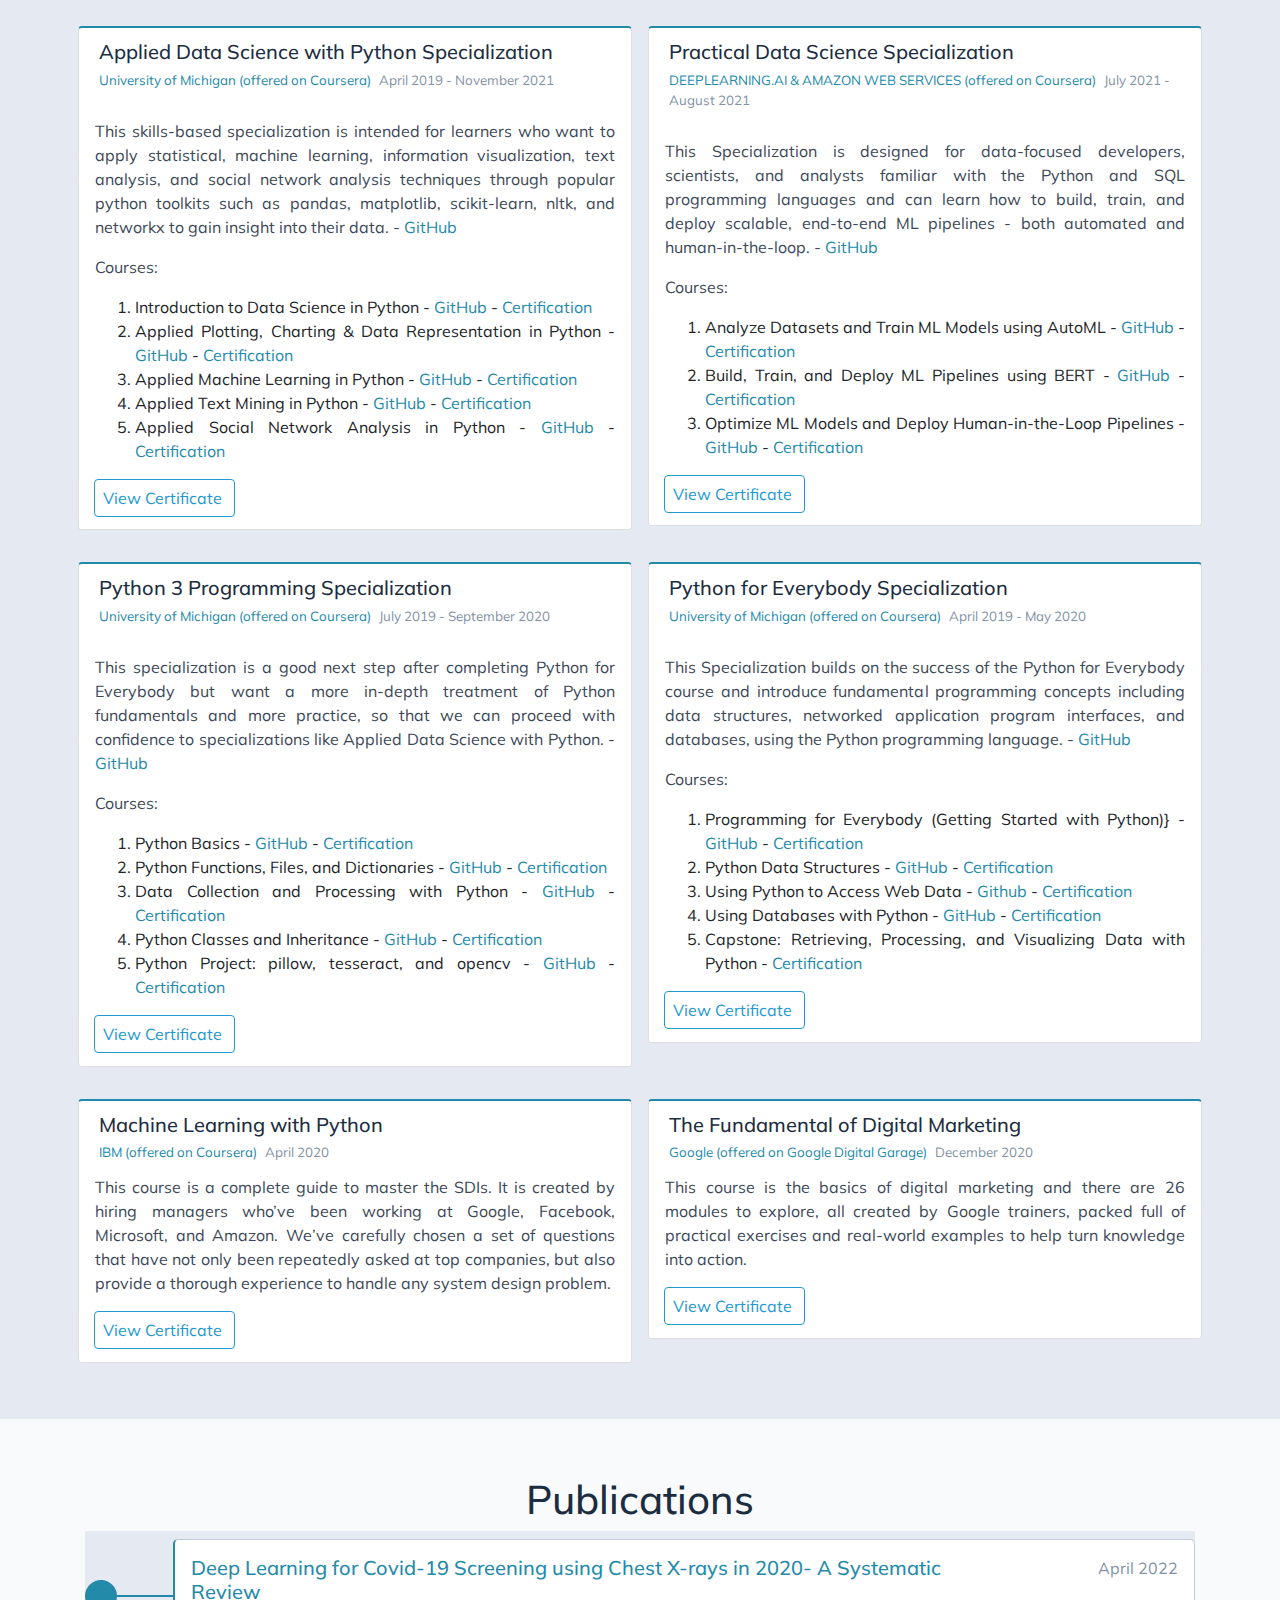
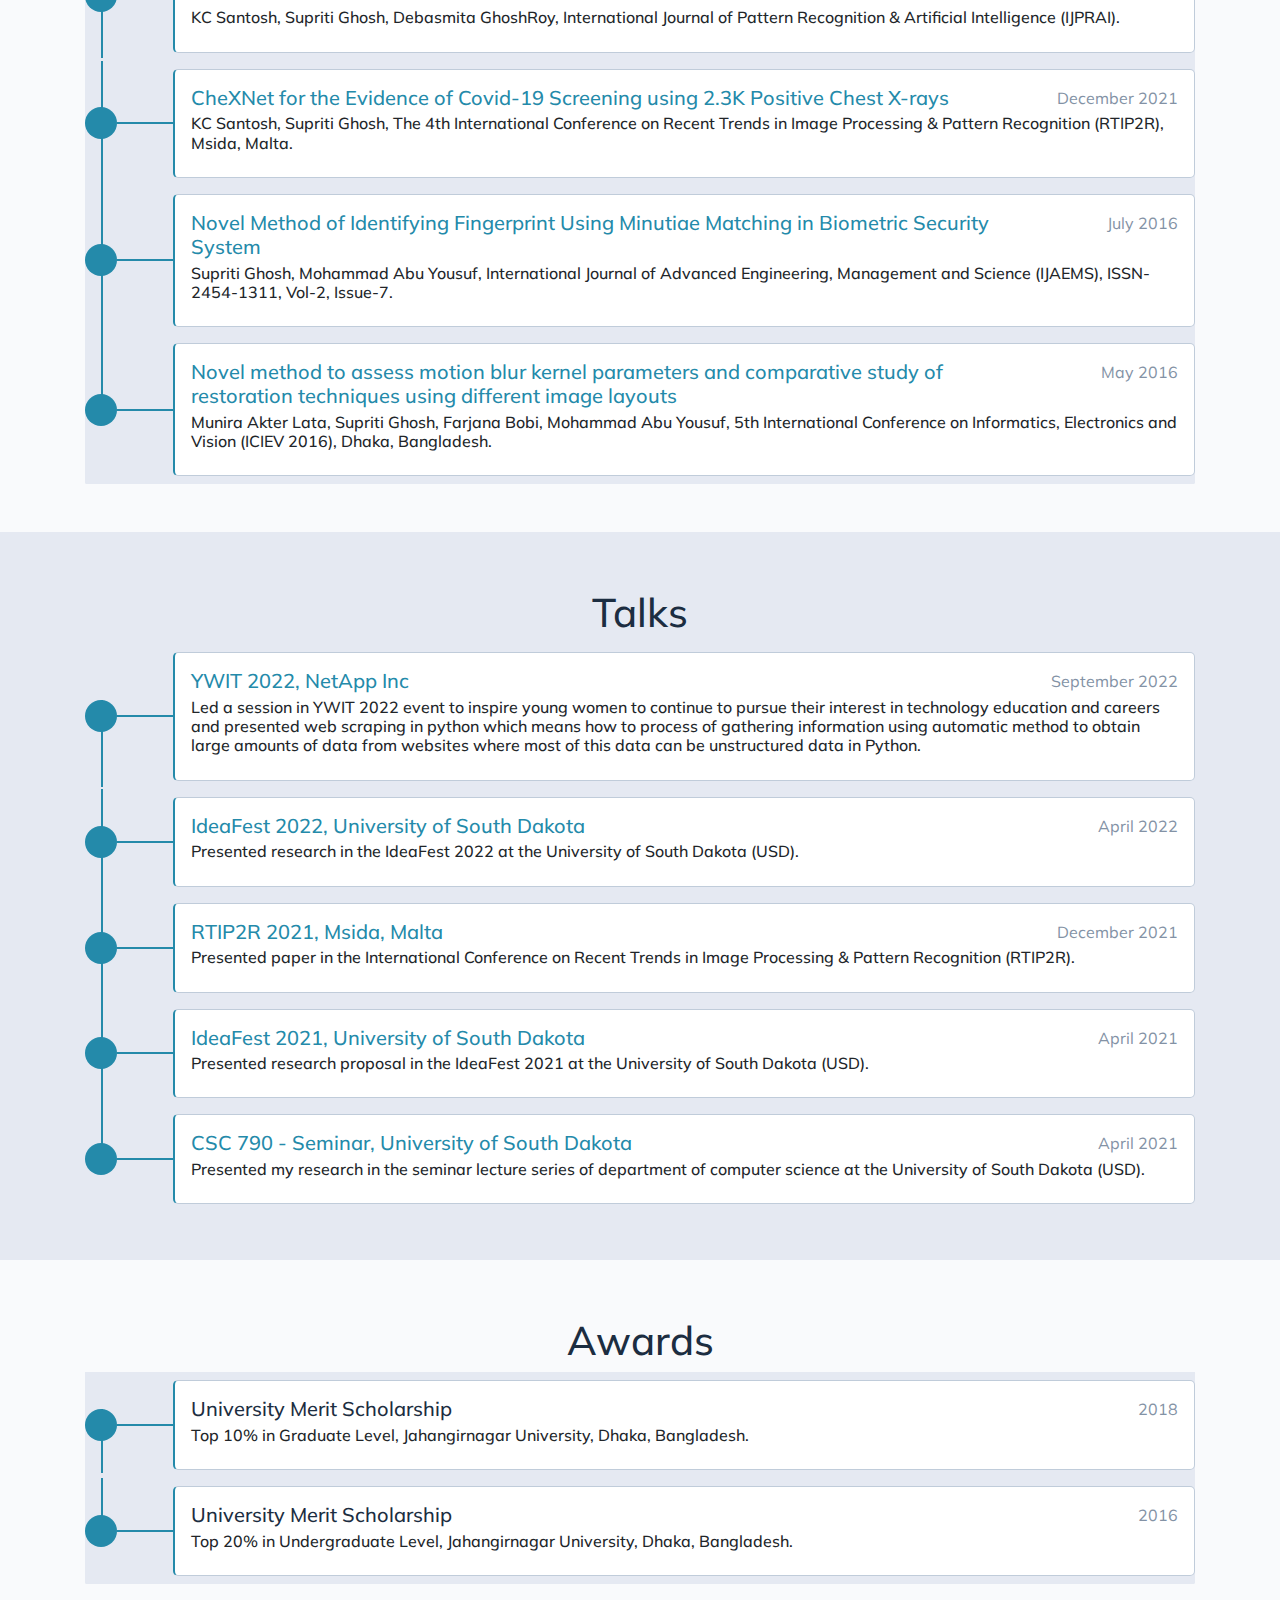
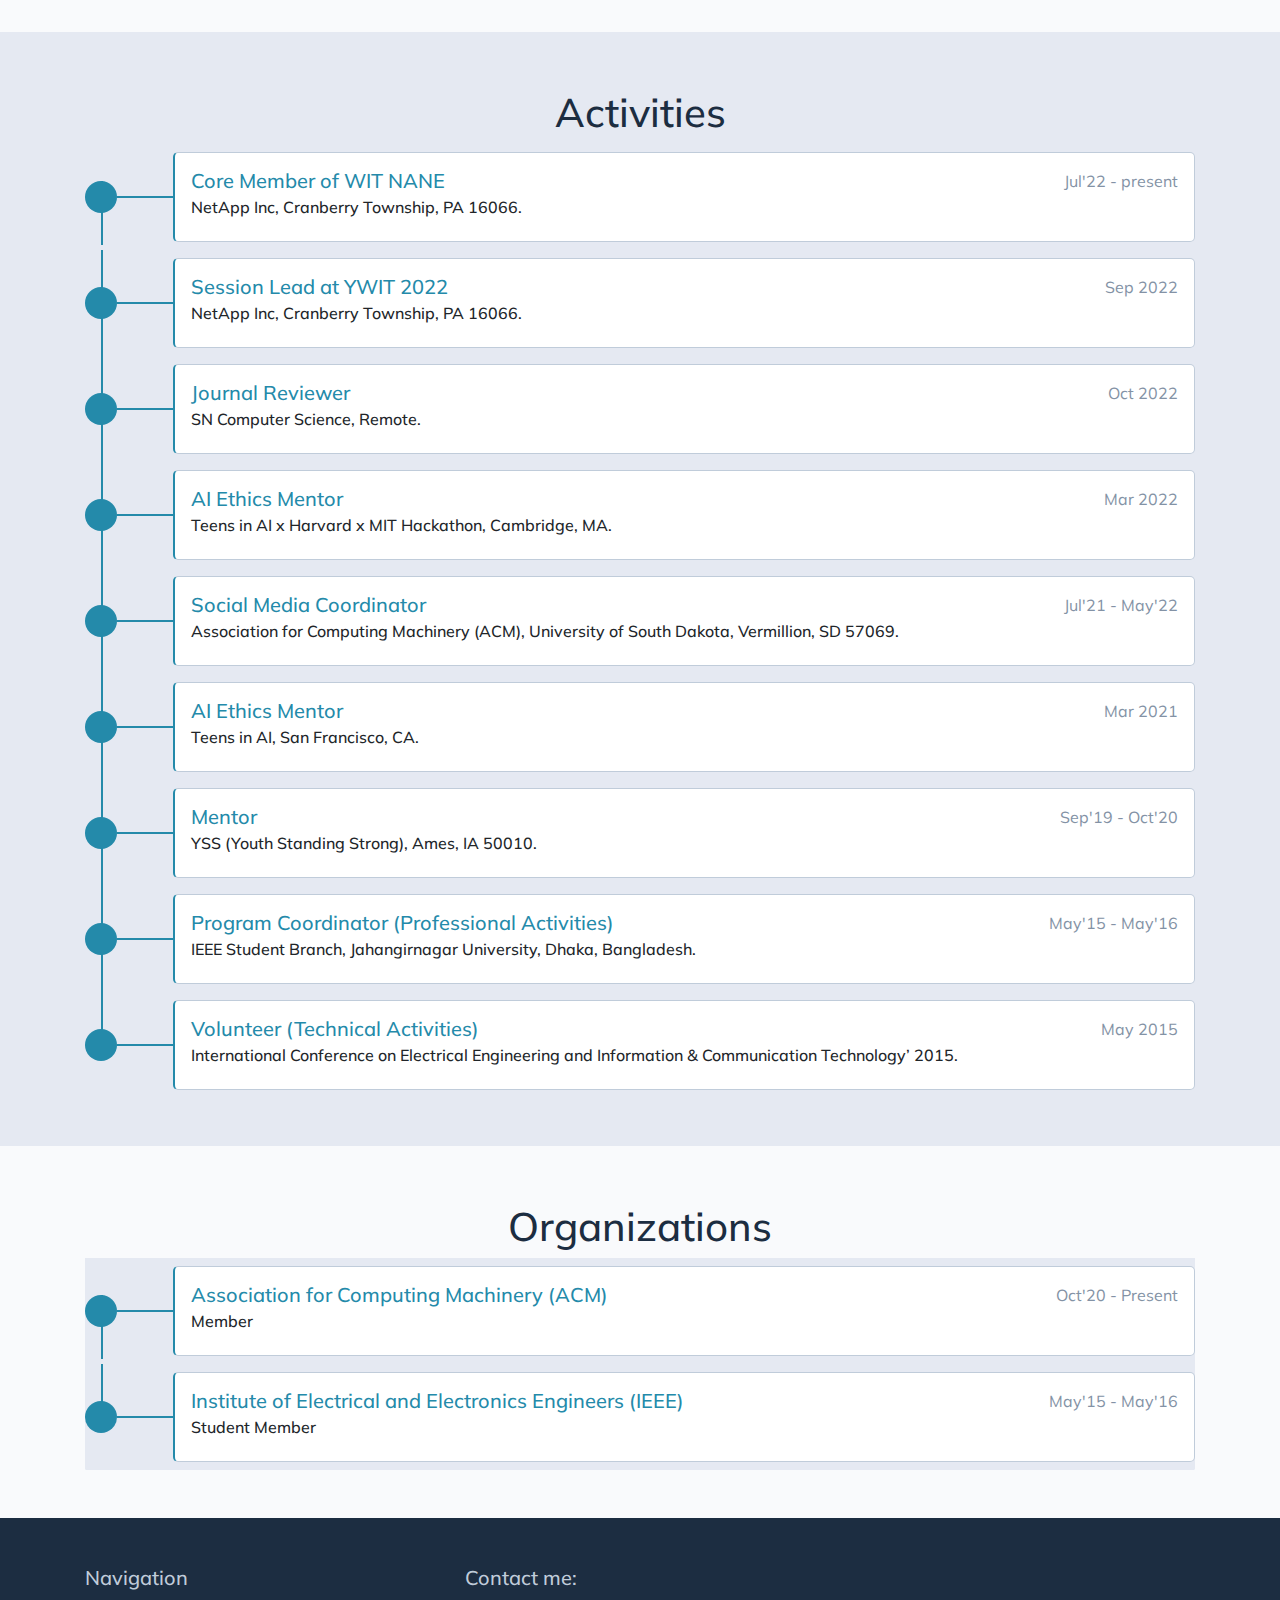
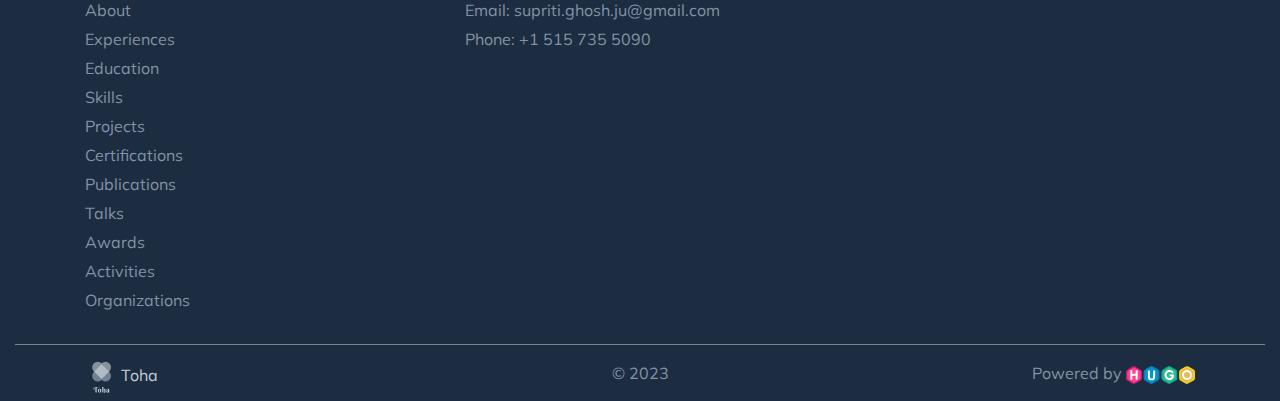
==== commit abb8d462: "experience updated" ====
--- a/index.html
+++ b/index.html
@@ -345,7 +345,7 @@
     class="background container-fluid"
   ></div>
   <div class="container content text-center">
-    <img src="./images/author/supriti_huf4b9ce68f64b6b39d4c61d7655c0b4e7_6190135_148x148_fit_box_2.png"
+    <img src="./images/author/supriti_hu7058d7cd68103093ac0abb85b50c8fa3_10383711_148x148_fit_box_2.png"
       class="rounded-circle mx-auto d-block img-fluid"
       alt="Author Image"
     />
@@ -569,7 +569,7 @@
         <h6><a href=https://www.cardinalhealth.com title="Cardinal Health, Inc." target="_blank" rel="noopener">Cardinal Health, Inc.</a></h6>
         
         <p class="text-muted">April 2023 - present,
-            Pittsburgh, PA 15217
+            Dublin, OH 43017
         </p>
     </div>
     
@@ -578,13 +578,15 @@
     <h6 class="text-muted">Responsibilities:</h6>
     <ul class="justify-content-around">
     
-        <li>Tech Stack- C#, ASP.Net, NodeJS, RPA</li>
-    
-        <li>Platform- IBM Watson, Google Workflow</li>
+        <li>Tech Stack- C#, ASP.Net, NodeJS, AngularJS, MySQL, Splunk, RPA</li>
+    
+        <li>Platform- IBM Watson, Google Dialogflow</li>
     
         <li>Engineering platform-level improvements for High Availability and Disaster Recovery at the Enterprise Automation Services team.</li>
     
-        <li>Developing platforms to successfully lead the deployment of automation processes and ChatBots to manage technical tasks that deliver measurable and effective outcomes to business partners.</li>
+        <li>Developing platforms to successfully lead the deployment of automation processes and chatbots to manage technical areas, in order to be able to provide valuable insights into the design and implementation of complex software systems.</li>
+    
+        <li>Collaborating closely with users to identify their needs and requirements, and deliver automation solutions that meet their expectations and deliver measurable outcomes.</li>
     
     </ul>
 </div>
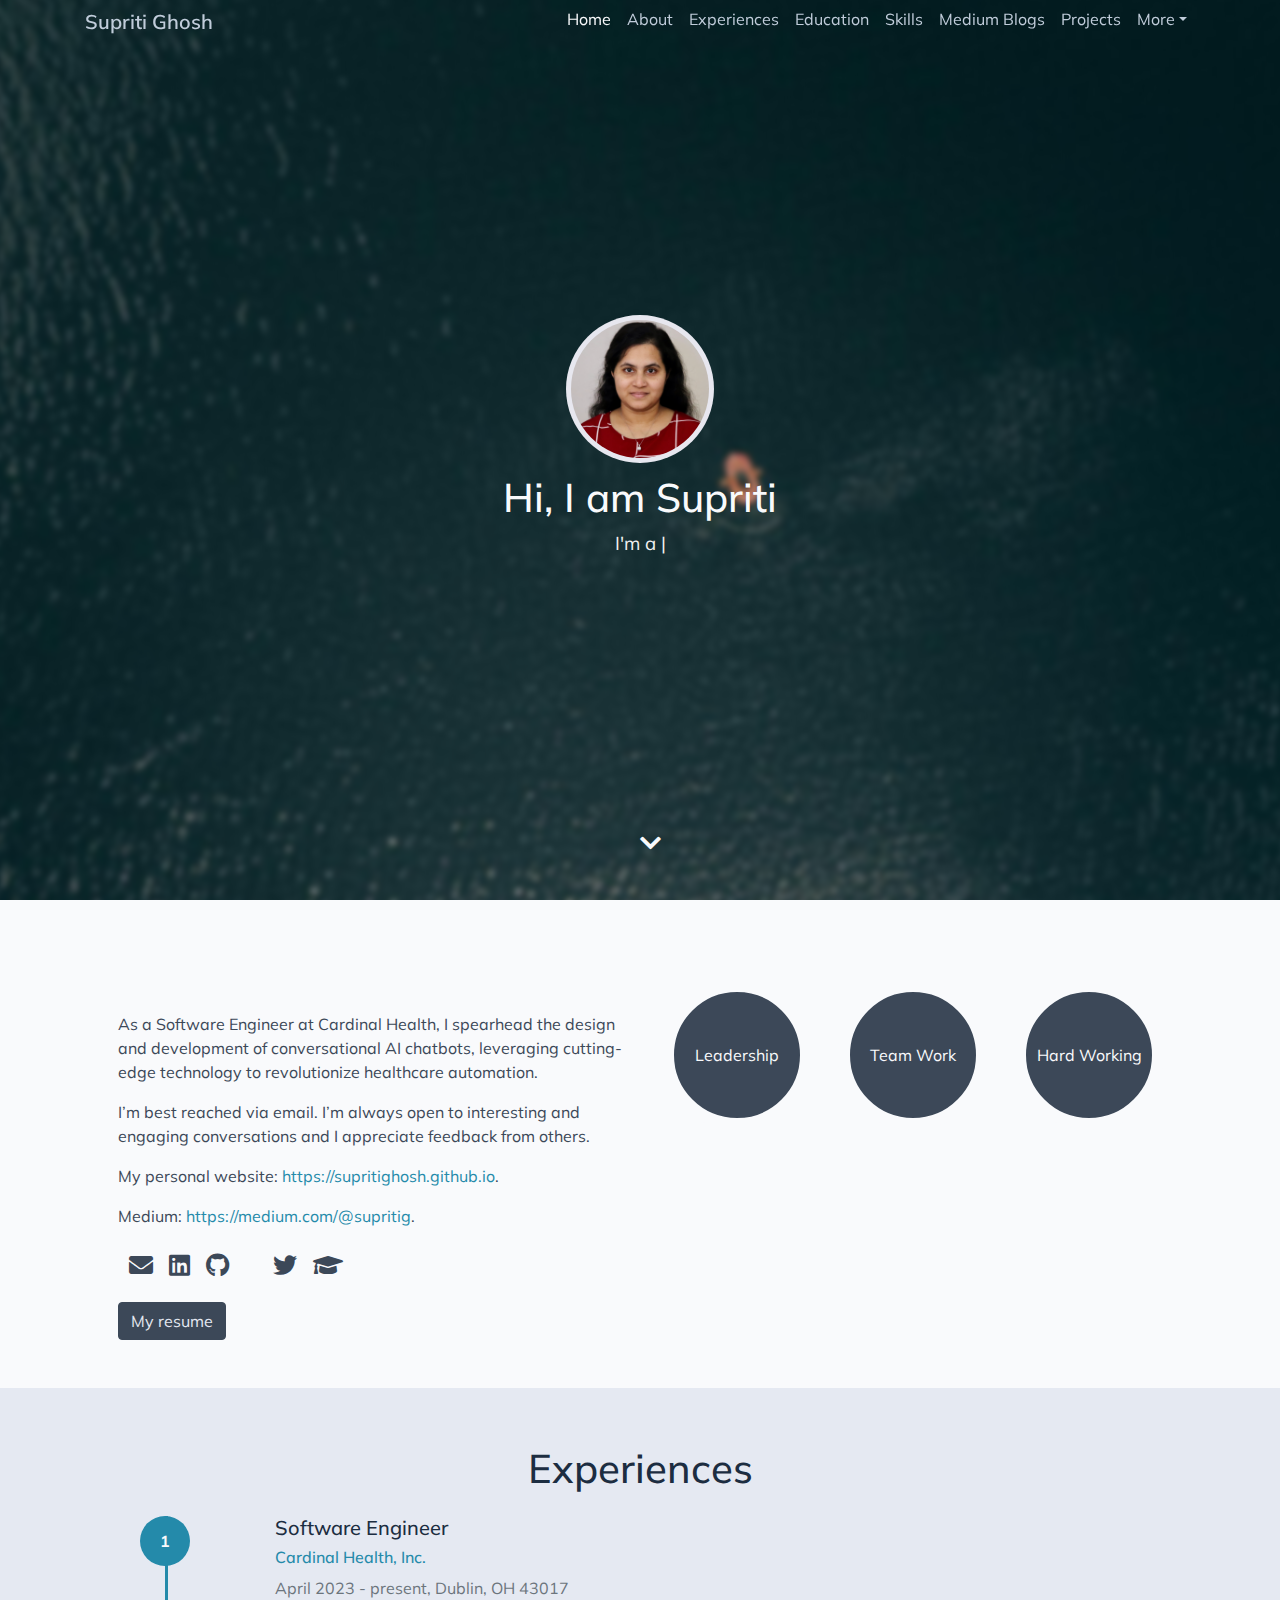
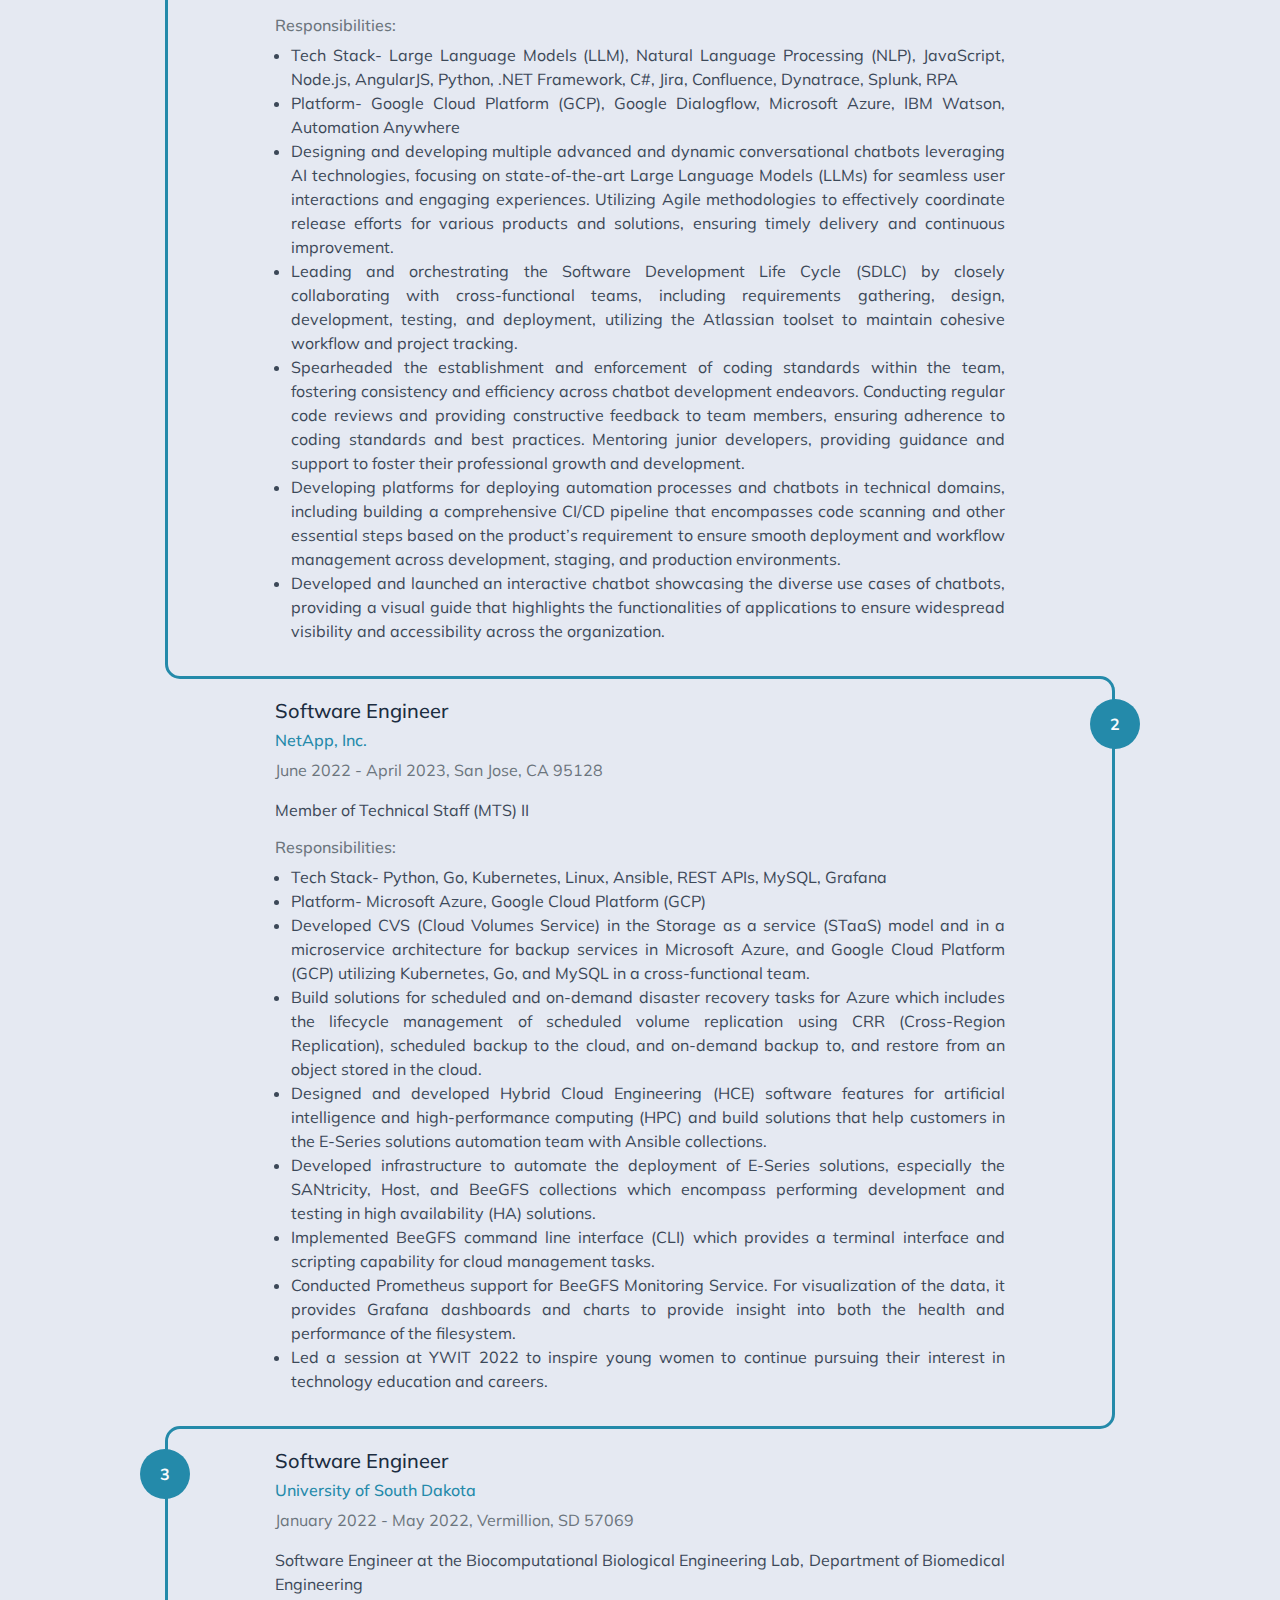
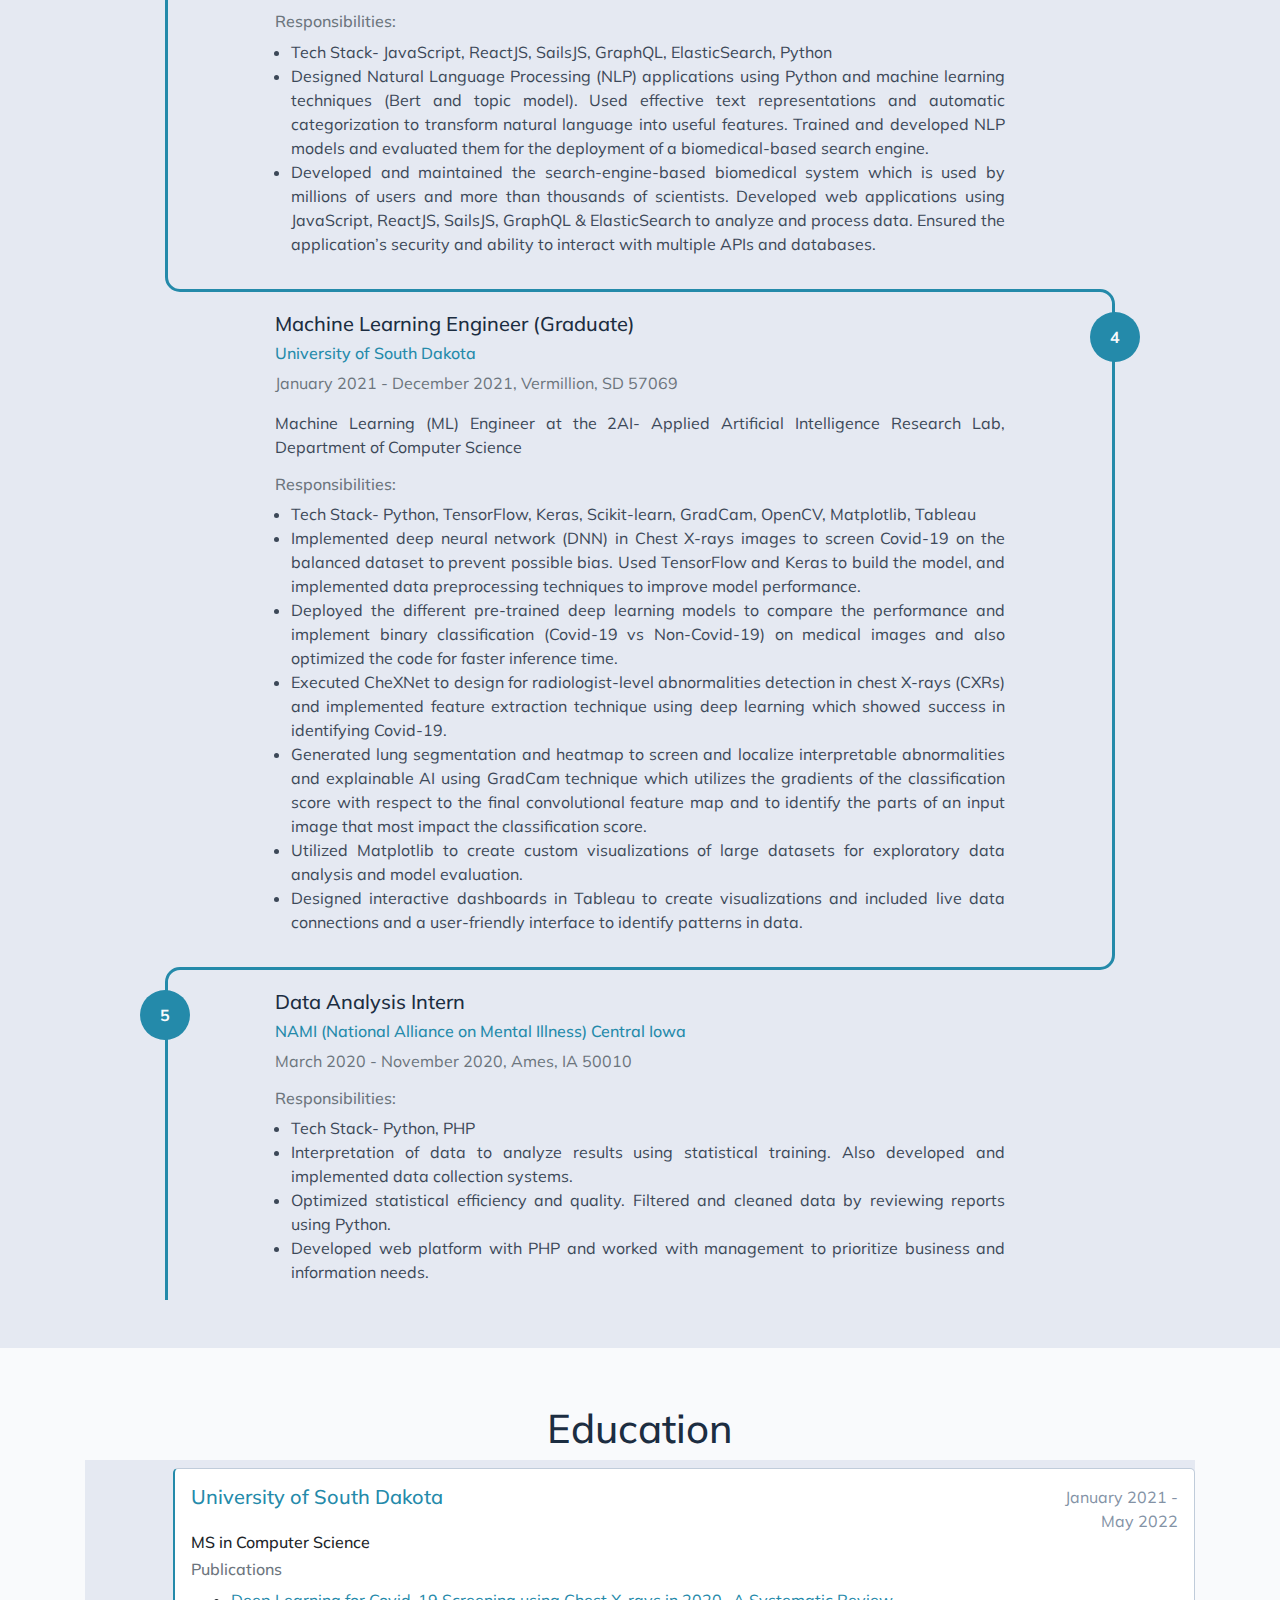
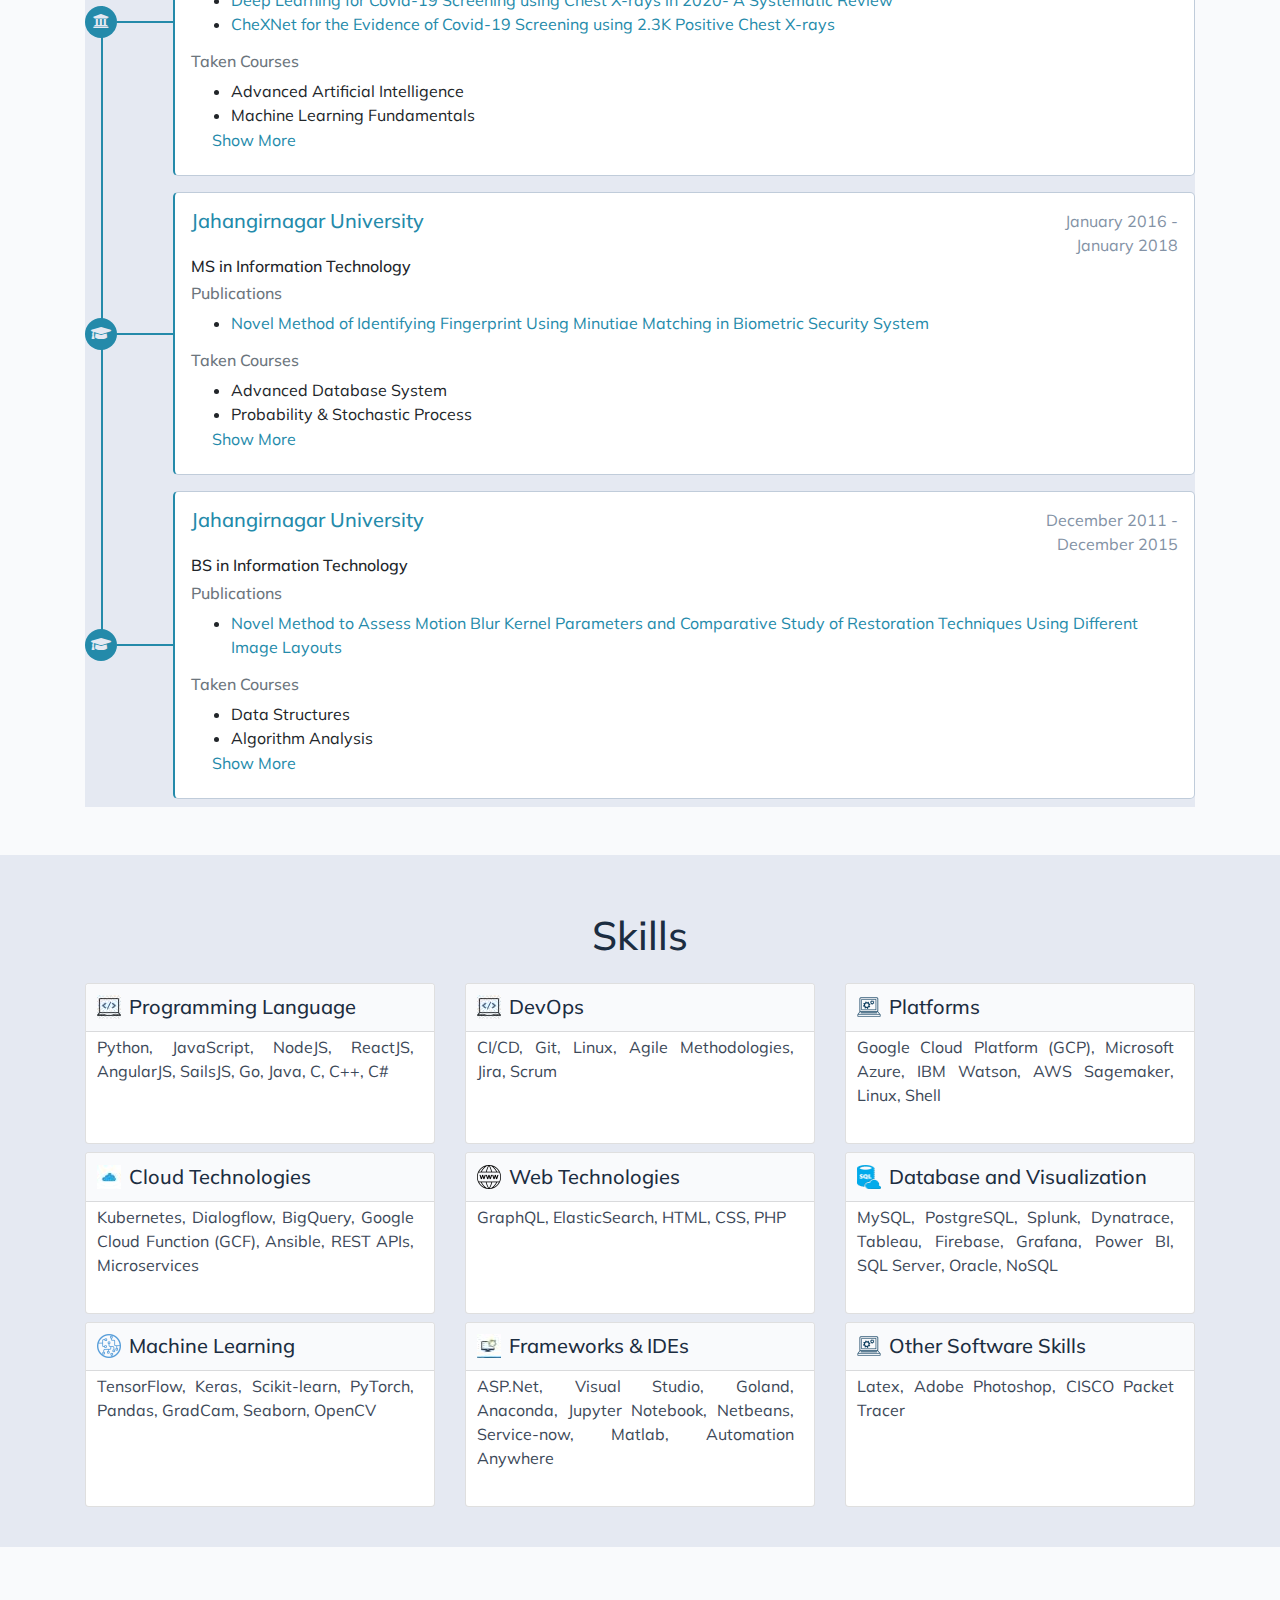
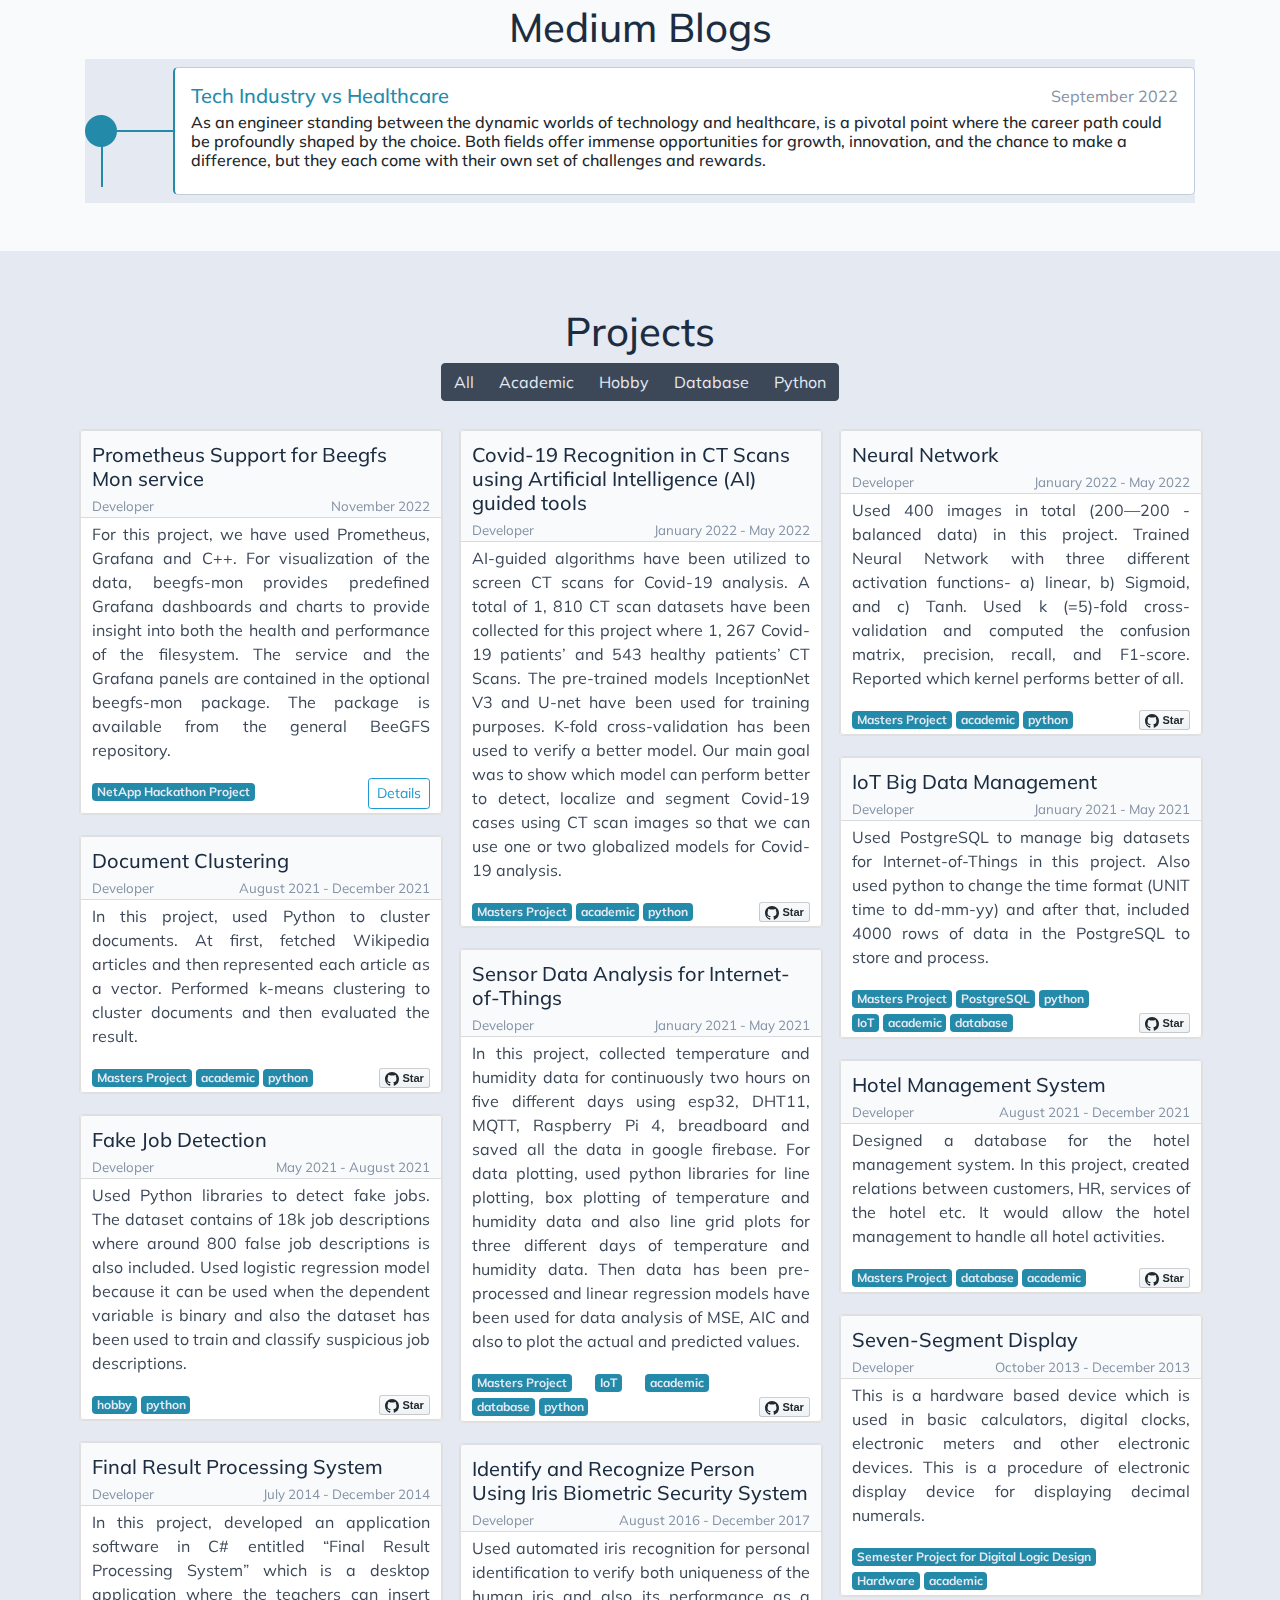
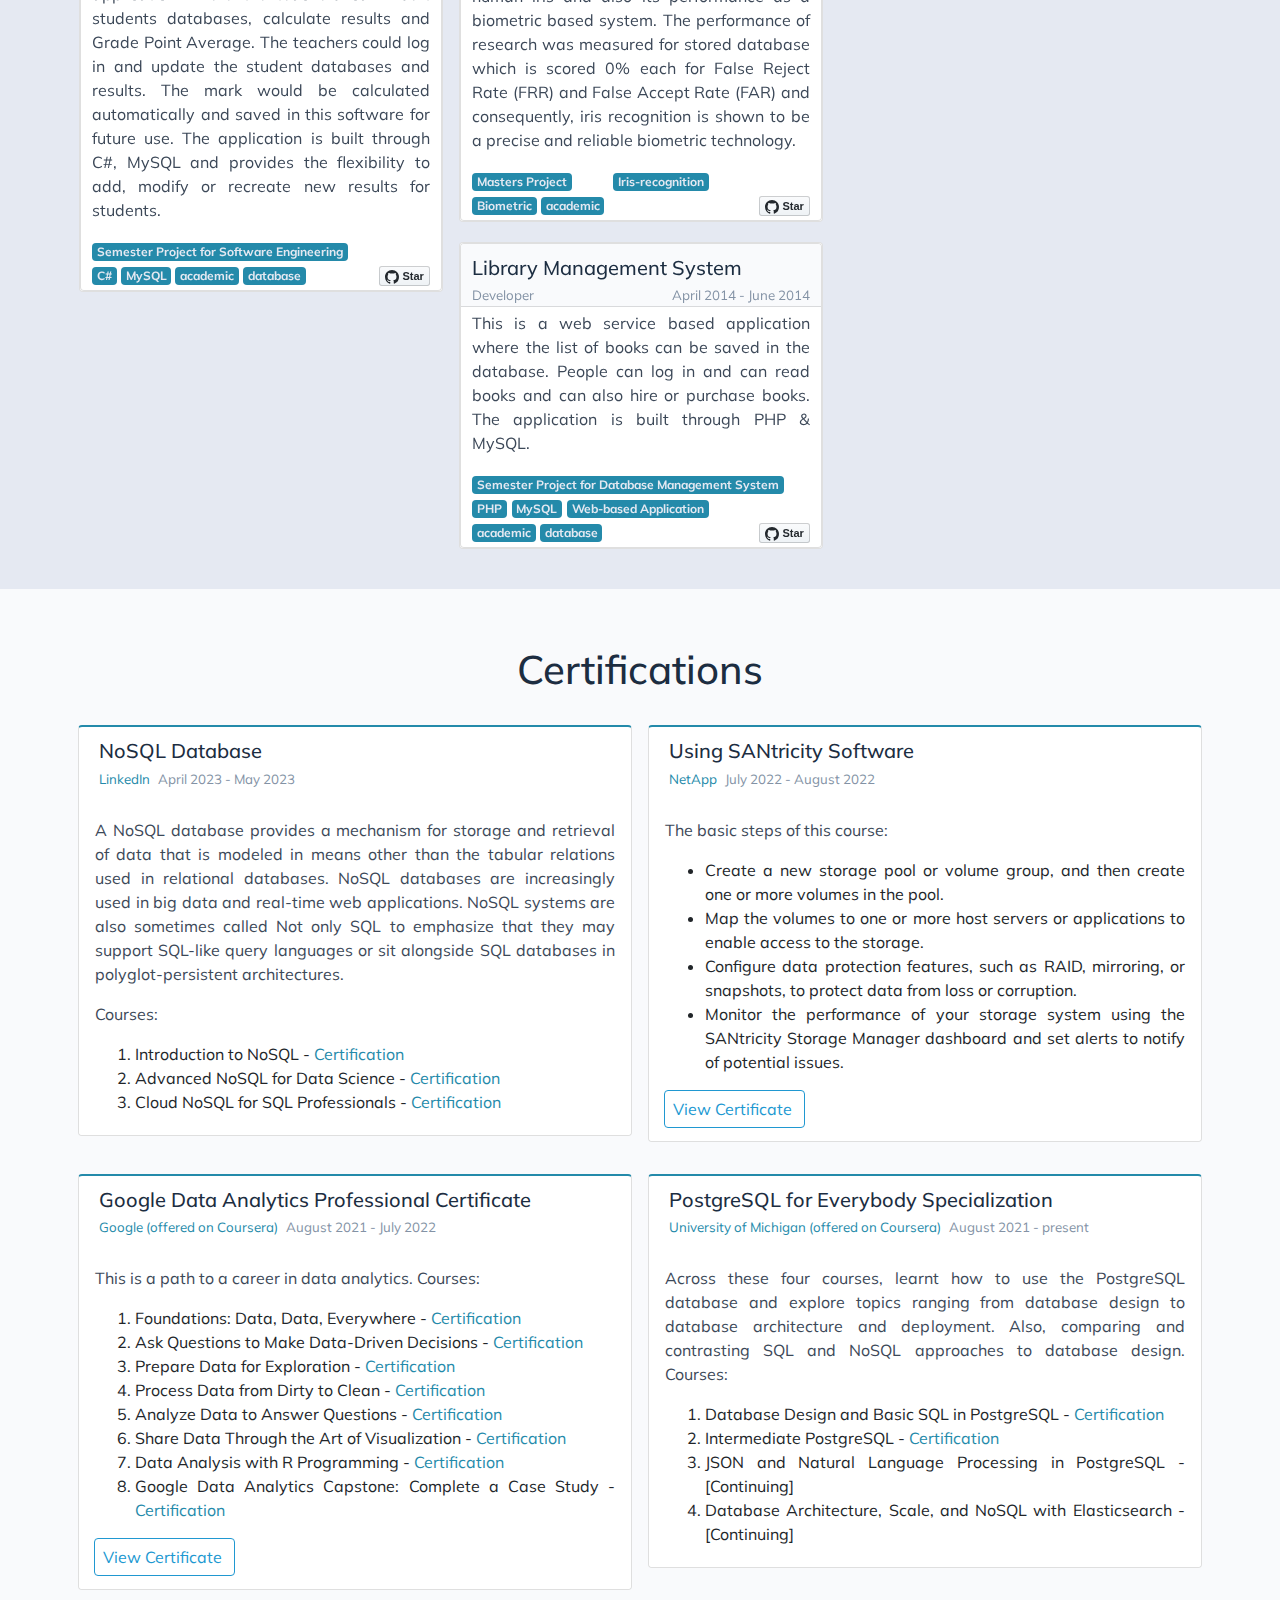
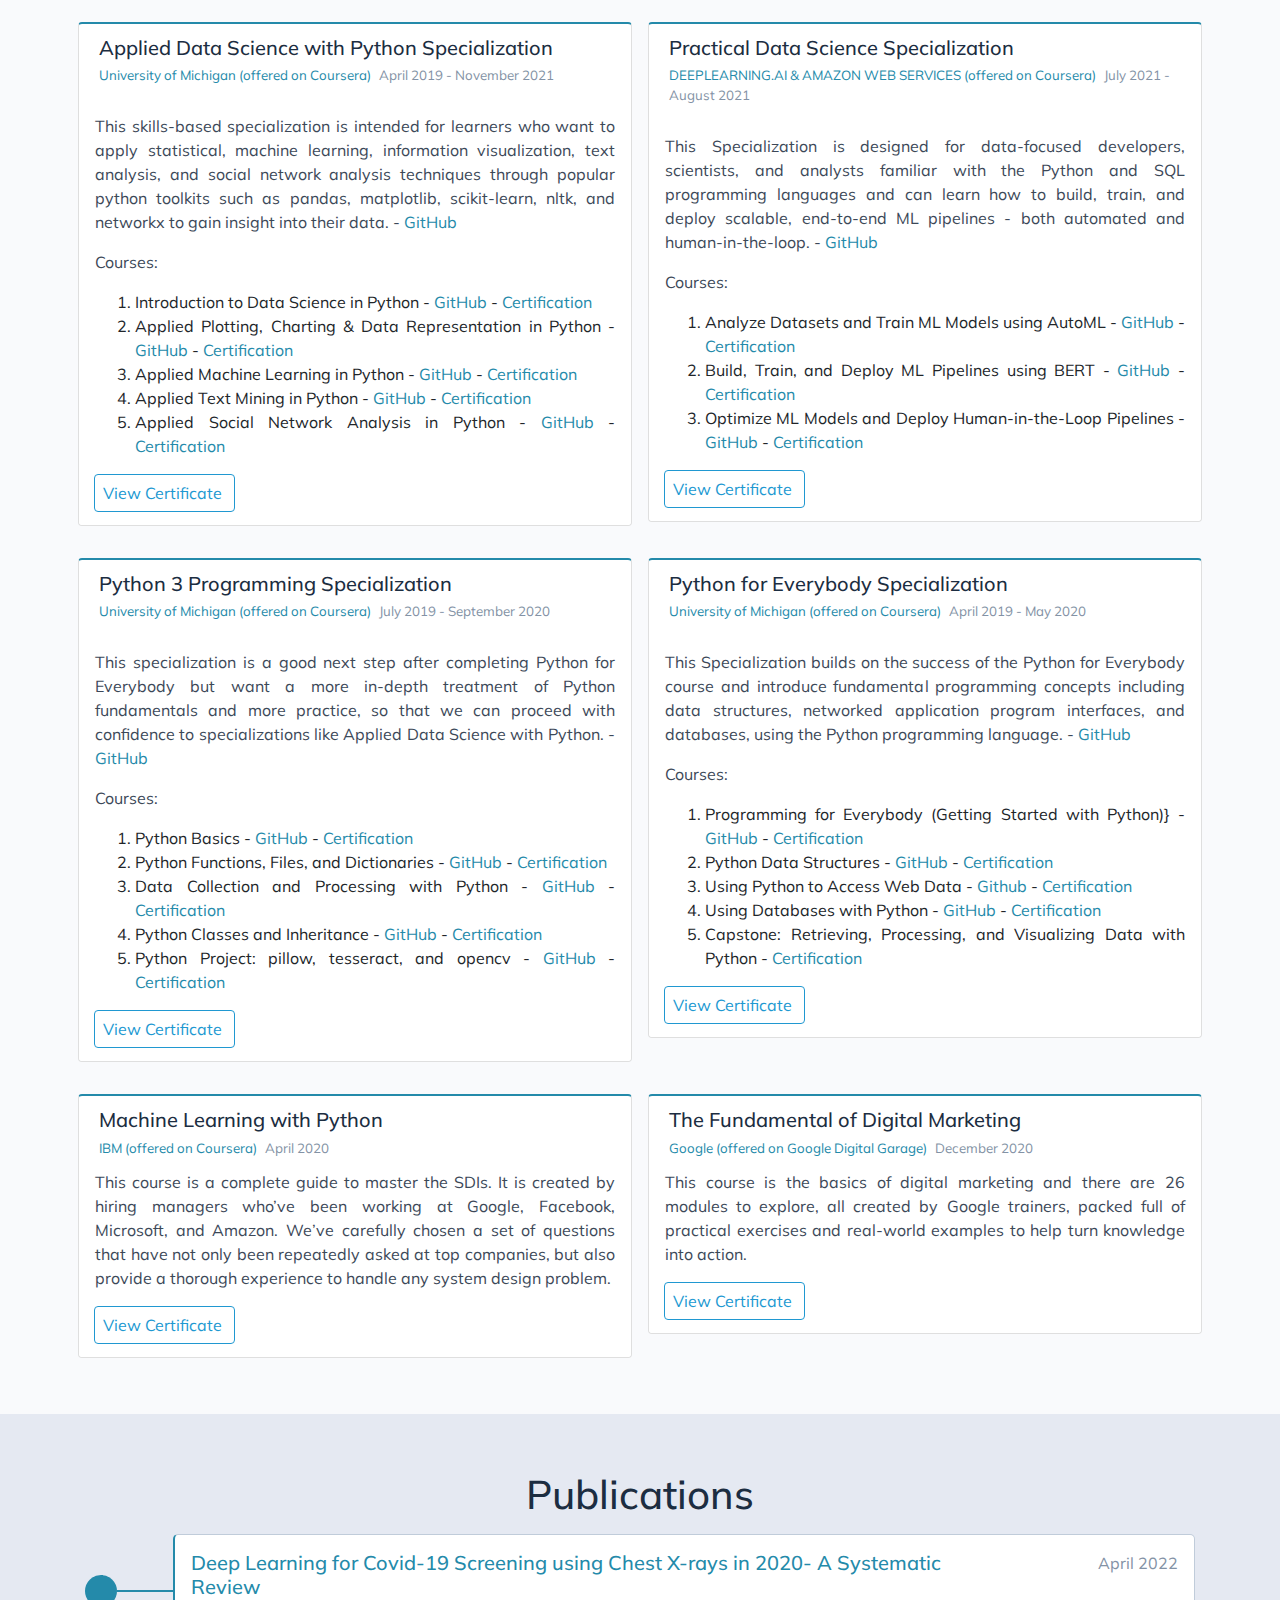
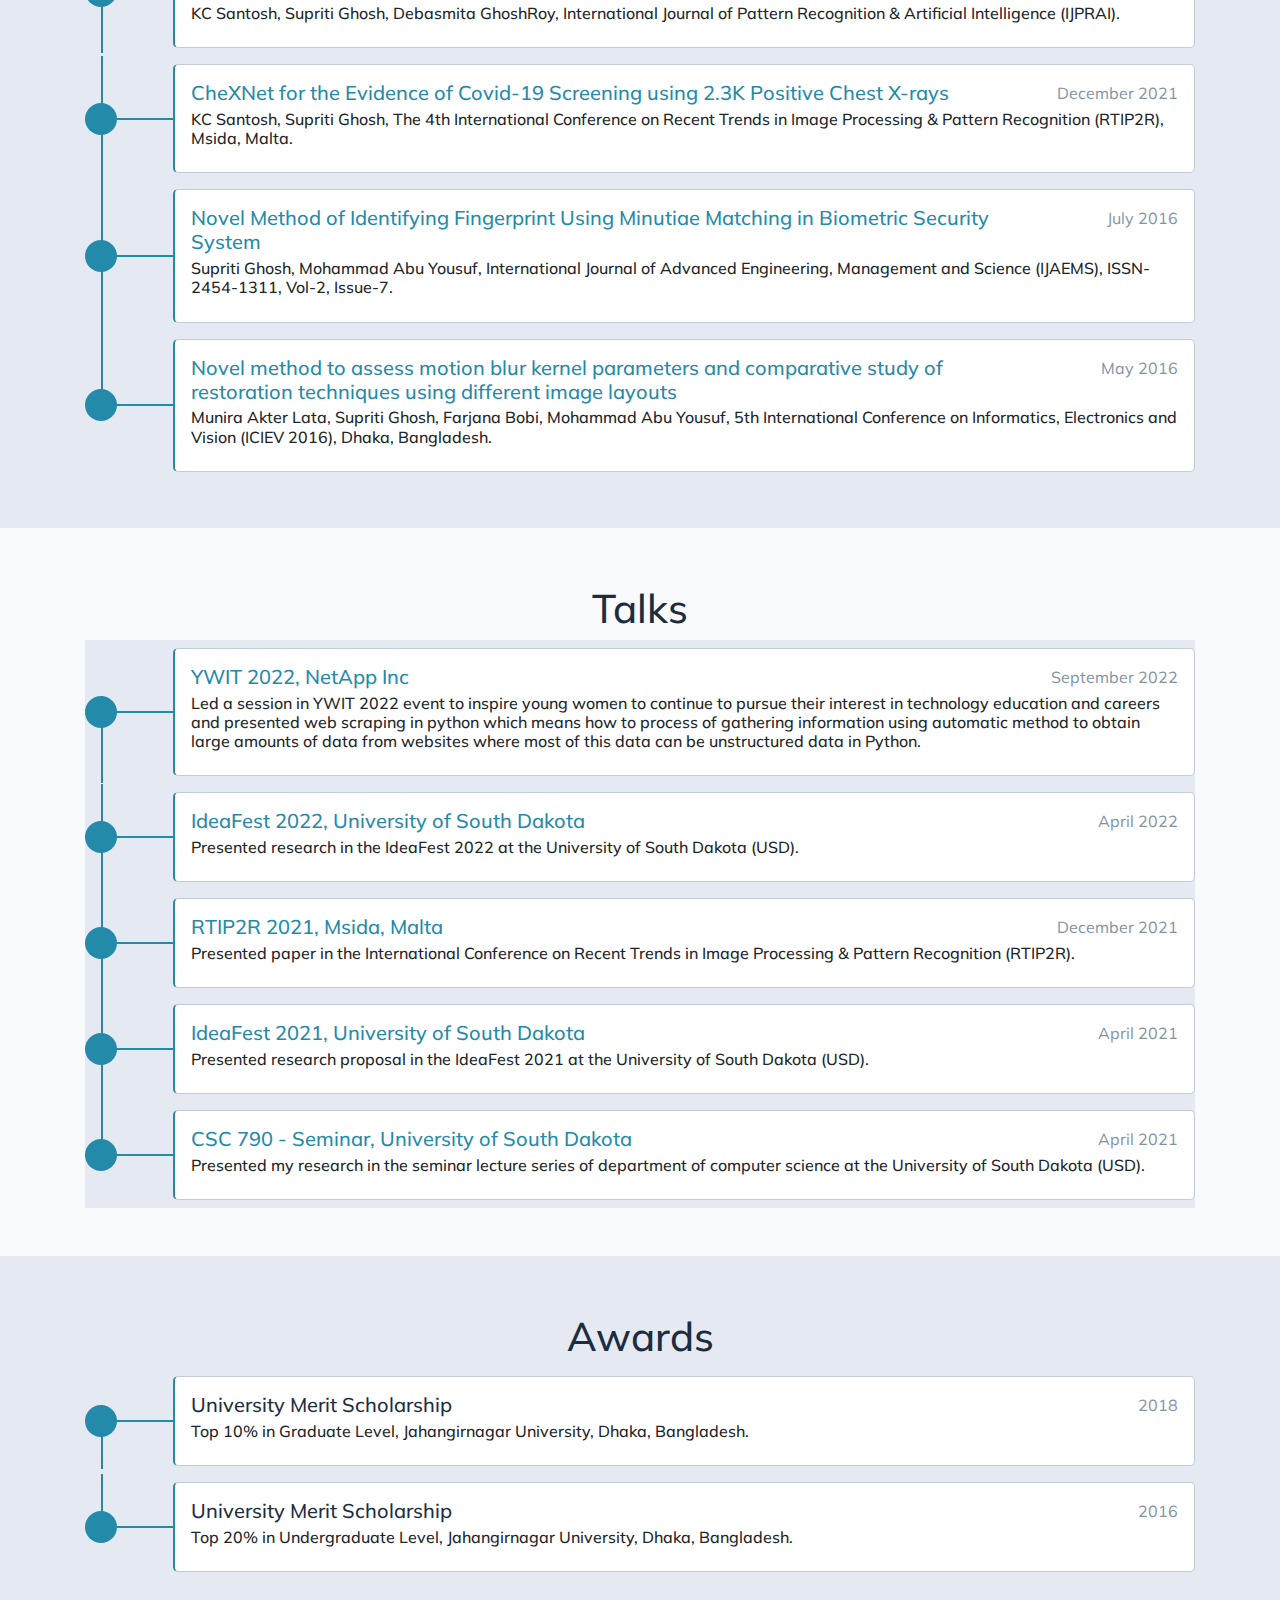
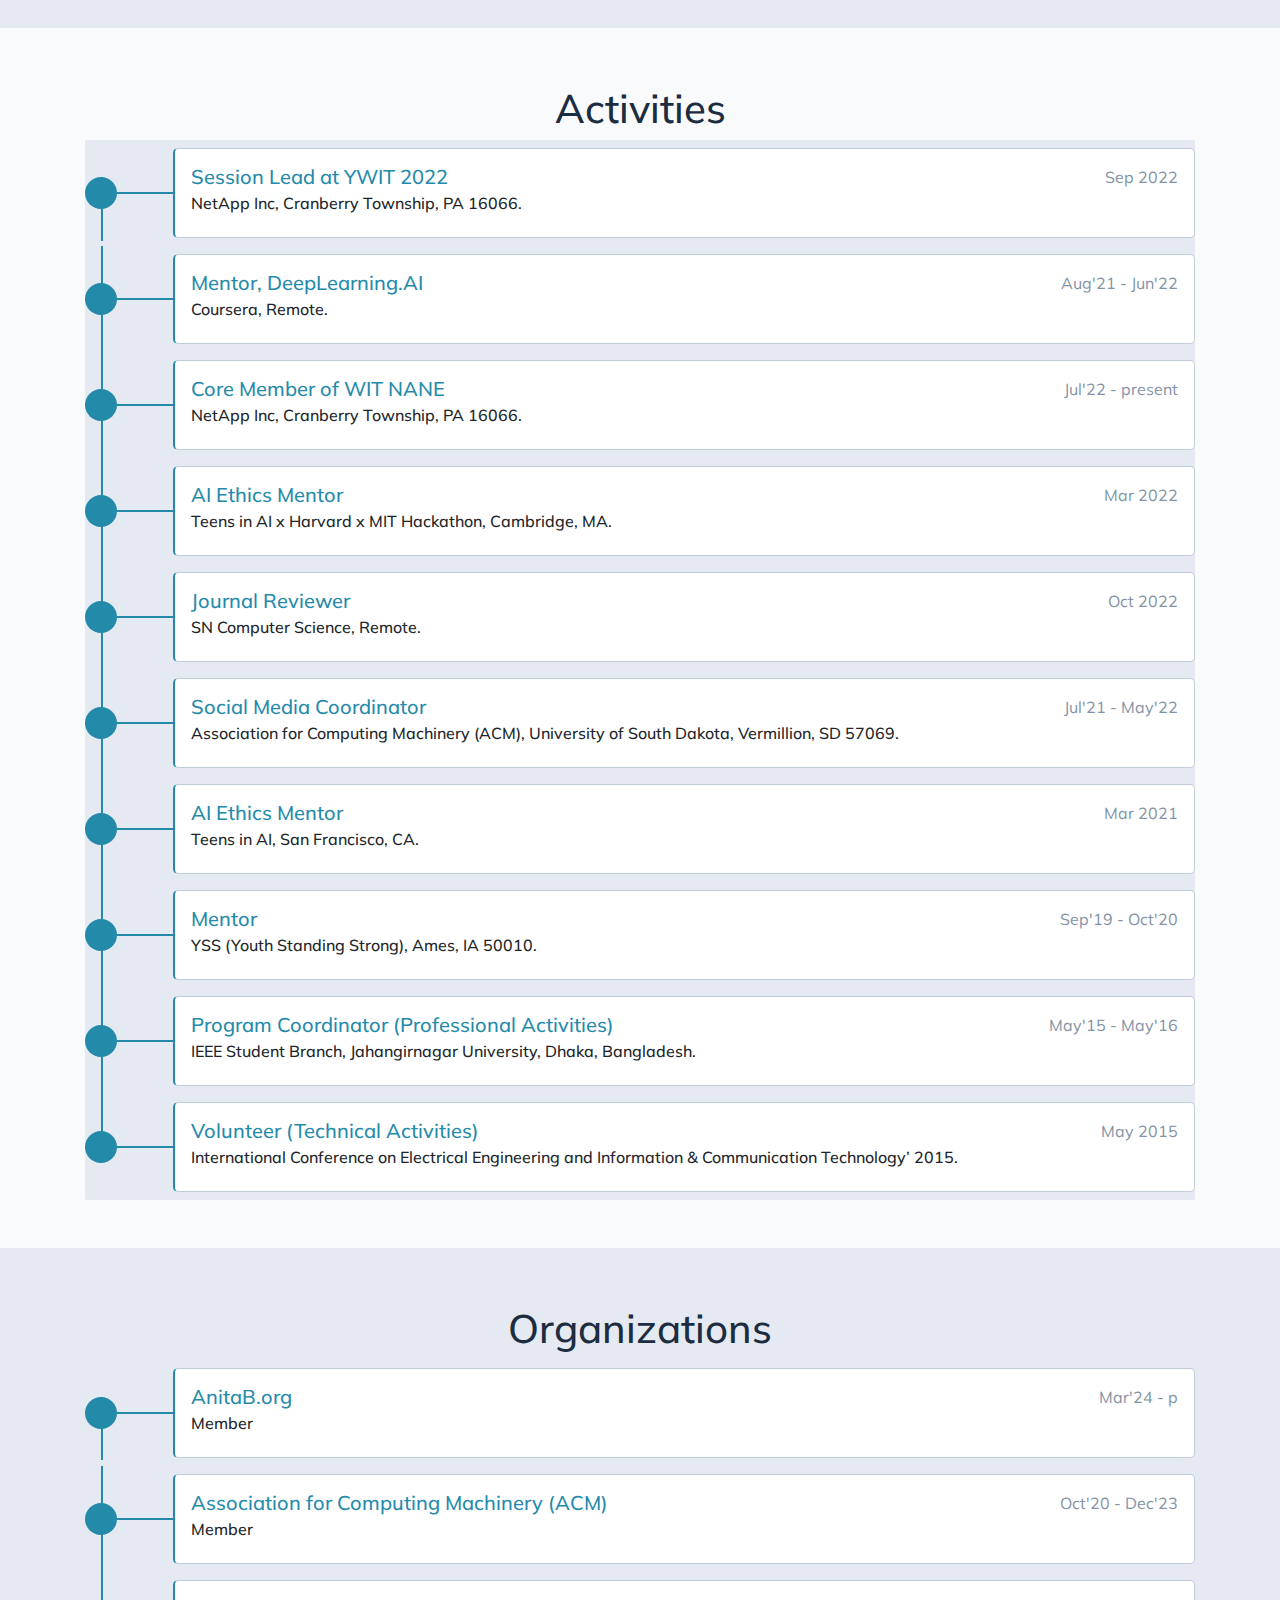
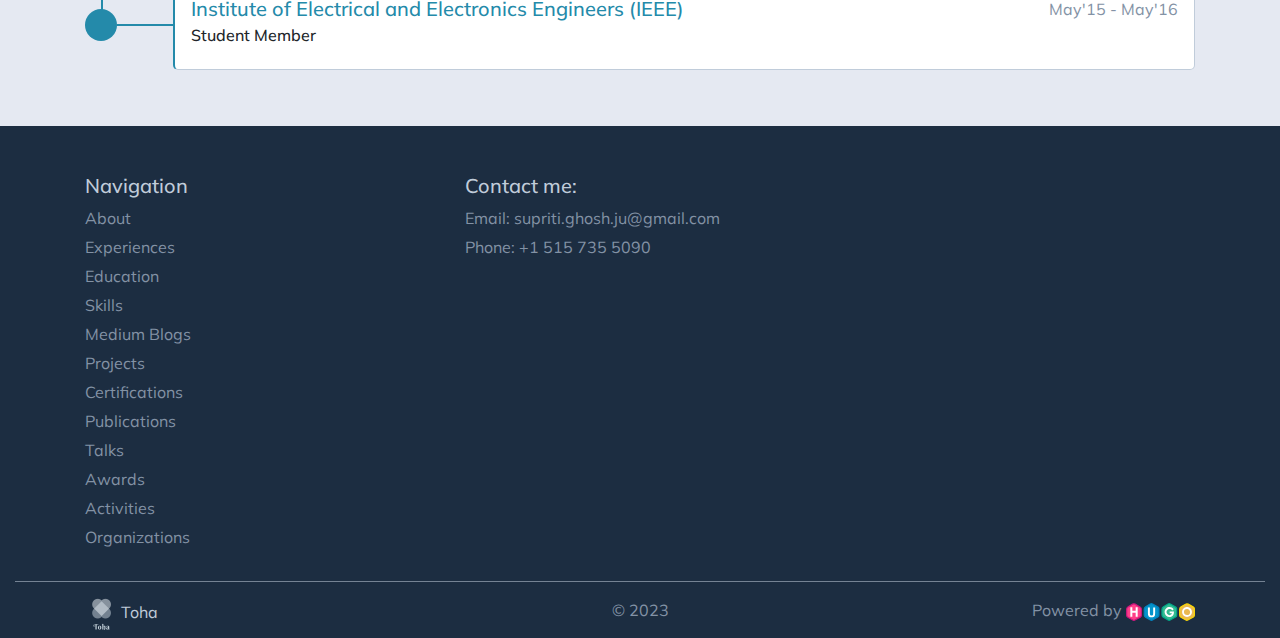
==== commit 9b2be15b: "updated profile sep24" ====
--- a/index.html
+++ b/index.html
@@ -148,16 +148,20 @@
               
               
                 <li class="nav-item">
+                  <a class="nav-link" href="#blogs">Medium Blogs</a>
+                </li>
+              
+            
+            
+              
+              
+                <li class="nav-item">
                   <a class="nav-link" href="#projects">Projects</a>
                 </li>
               
             
             
               
-              
-                <li class="nav-item">
-                  <a class="nav-link" href="#accomplishments">Certifications</a>
-                </li>
               
             
             
@@ -208,6 +212,12 @@
                   
                   
                     
+                    
+                  
+                  
+                    
+                    
+                      <a class="dropdown-item" href="#accomplishments">Certifications</a>
                     
                   
                   
@@ -402,9 +412,10 @@
       <h3 class="p-1"></h3>
       
       <p class="p-1 text-justify">
-        <p>I am working as a Software Engineer at Cardinal Health, Inc in the Enterprise Automation Services Team. Previously, I worked as a Software Engineer at NetApp Inc in the Cloud Volumes Service (CVS) team and Hybrid Cloud Engineering (HCE) team. I take on new challenges with my passion and design technical solutions. By improving the competencies and skills, a strategic emphasis enables engineering to be a part of the expansion of the company.</p>
+        <p>As a Software Engineer at Cardinal Health, I spearhead the design and development of conversational AI chatbots, leveraging cutting-edge technology to revolutionize healthcare automation.</p>
 <p>I&rsquo;m best reached via email. I&rsquo;m always open to interesting and engaging conversations and I appreciate feedback from others.</p>
 <p>My personal website: <a href="https://supritighosh.github.io">https://supritighosh.github.io</a>.</p>
+<p>Medium: <a href="https://medium.com/@supritig">https://medium.com/@supritig</a>.</p>
 
       </p>
       <div class="text-container ml-auto">
@@ -425,6 +436,12 @@
           <li>
             
               <a href="https://github.com/supritighosh" title="Github" target="_blank" rel="noopener"><i class="fab fa-github"></i></a>
+            
+          </li>
+          
+          <li>
+            
+              <a href="https://medium.com/@supritig" title="Medium" target="_blank" rel="noopener"><i class="fa-medium"></i></a>
             
           </li>
           
@@ -578,15 +595,19 @@
     <h6 class="text-muted">Responsibilities:</h6>
     <ul class="justify-content-around">
     
-        <li>Tech Stack- C#, ASP.Net, NodeJS, AngularJS, MySQL, Splunk, RPA</li>
-    
-        <li>Platform- IBM Watson, Google Dialogflow</li>
-    
-        <li>Engineering platform-level improvements for High Availability and Disaster Recovery at the Enterprise Automation Services team.</li>
-    
-        <li>Developing platforms to successfully lead the deployment of automation processes and chatbots to manage technical areas, in order to be able to provide valuable insights into the design and implementation of complex software systems.</li>
-    
-        <li>Collaborating closely with users to identify their needs and requirements, and deliver automation solutions that meet their expectations and deliver measurable outcomes.</li>
+        <li>Tech Stack- Large Language Models (LLM), Natural Language Processing (NLP), JavaScript, Node.js, AngularJS, Python, .NET Framework, C#, Jira, Confluence, Dynatrace, Splunk, RPA</li>
+    
+        <li>Platform- Google Cloud Platform (GCP), Google Dialogflow, Microsoft Azure, IBM Watson, Automation Anywhere</li>
+    
+        <li>Designing and developing multiple advanced and dynamic conversational chatbots leveraging AI technologies, focusing on state-of-the-art Large Language Models (LLMs) for seamless user interactions and engaging experiences. Utilizing Agile methodologies to effectively coordinate release efforts for various products and solutions, ensuring timely delivery and continuous improvement.</li>
+    
+        <li>Leading and orchestrating the Software Development Life Cycle (SDLC) by closely collaborating with cross-functional teams, including requirements gathering, design, development, testing, and deployment, utilizing the Atlassian toolset to maintain cohesive workflow and project tracking.</li>
+    
+        <li>Spearheaded the establishment and enforcement of coding standards within the team, fostering consistency and efficiency across chatbot development endeavors. Conducting regular code reviews and providing constructive feedback to team members, ensuring adherence to coding standards and best practices. Mentoring junior developers, providing guidance and support to foster their professional growth and development.</li>
+    
+        <li>Developing platforms for deploying automation processes and chatbots in technical domains, including building a comprehensive CI/CD pipeline that encompasses code scanning and other essential steps based on the product&rsquo;s requirement to ensure smooth deployment and workflow management across development, staging, and production environments.</li>
+    
+        <li>Developed and launched an interactive chatbot showcasing the diverse use cases of chatbots, providing a visual guide that highlights the functionalities of applications to ensure widespread visibility and accessibility across the organization.</li>
     
     </ul>
 </div>
@@ -621,26 +642,32 @@
         <h6><a href=https://www.netapp.com title="NetApp, Inc." target="_blank" rel="noopener">NetApp, Inc.</a></h6>
         
         <p class="text-muted">June 2022 - April 2023,
-            Pittsburgh, PA 16066
+            San Jose, CA 95128
         </p>
     </div>
     
-    <p></p>
+    <p>Member of Technical Staff (MTS) II</p>
     
     <h6 class="text-muted">Responsibilities:</h6>
     <ul class="justify-content-around">
     
-        <li>Member of Technical Staff II</li>
-    
         <li>Tech Stack- Python, Go, Kubernetes, Linux, Ansible, REST APIs, MySQL, Grafana</li>
     
         <li>Platform- Microsoft Azure, Google Cloud Platform (GCP)</li>
     
-        <li>Cloud Volumes Service (CVS)- Developed CVS in the Storage as a service (STaaS) model and in a microservice architecture for backup services in Microsoft Azure, and Google Cloud Platform (GCP) utilizing Kubernetes, Go, and MySQL in a cross-functional team. Build solutions for scheduled and on-demand disaster recovery tasks for Azure which includes the lifecycle management of scheduled volume replication using CRR (Cross-Region Replication), scheduled backup to the cloud, and on-demand backup to, and restore from an object stored in the cloud.</li>
-    
-        <li>Hybrid Cloud Engineering (HCE)- Designed and developed software features for artificial intelligence and high-performance computing (HPC) and build solutions that help customers in the E-Series solutions automation team with Ansible collections. Developed infrastructure to automate the deployment of E-Series solutions, especially the SANtricity, Host, and BeeGFS collections which encompass performing development and testing in high availability (HA) solutions. Implemented BeeGFS command line interface (CLI) which provides a terminal interface and scripting capability for cloud management tasks. Conducted Prometheus support for BeeGFS Monitoring Service. For visualization of the data, it provides Grafana dashboards and charts to provide insight into both the health and performance of the filesystem.</li>
-    
-        <li>WIT- Worked with the team to brainstorm ideas and thoughts to help women who are interested to grow in technology. Led a session in YWIT 2022 event to inspire young women to continue to pursue their interest in technology education and careers and presented web scraping in python which means how to process of gathering information using automatic method to obtain large amounts of data from websites where most of this data can be unstructured data in Python.</li>
+        <li>Developed CVS (Cloud Volumes Service) in the Storage as a service (STaaS) model and in a microservice architecture for backup services in Microsoft Azure, and Google Cloud Platform (GCP) utilizing Kubernetes, Go, and MySQL in a cross-functional team.</li>
+    
+        <li>Build solutions for scheduled and on-demand disaster recovery tasks for Azure which includes the lifecycle management of scheduled volume replication using CRR (Cross-Region Replication), scheduled backup to the cloud, and on-demand backup to, and restore from an object stored in the cloud.</li>
+    
+        <li>Designed and developed Hybrid Cloud Engineering (HCE) software features for artificial intelligence and high-performance computing (HPC) and build solutions that help customers in the E-Series solutions automation team with Ansible collections.</li>
+    
+        <li>Developed infrastructure to automate the deployment of E-Series solutions, especially the SANtricity, Host, and BeeGFS collections which encompass performing development and testing in high availability (HA) solutions.</li>
+    
+        <li>Implemented BeeGFS command line interface (CLI) which provides a terminal interface and scripting capability for cloud management tasks.</li>
+    
+        <li>Conducted Prometheus support for BeeGFS Monitoring Service. For visualization of the data, it provides Grafana dashboards and charts to provide insight into both the health and performance of the filesystem.</li>
+    
+        <li>Led a session at YWIT 2022 to inspire young women to continue pursuing their interest in technology education and careers.</li>
     
     </ul>
 </div>
@@ -694,9 +721,9 @@
     
         <li>Tech Stack- JavaScript, ReactJS, SailsJS, GraphQL, ElasticSearch, Python</li>
     
-        <li>Web Development- Worked in a team of 11 engineers to develop and maintain the search-engine-based biomedical system which would be used by millions of users and more than thousands of scientists and developed web applications using JavaScript, ReactJS, SailsJS, GraphQL &amp; ElasticSearch to analyze and process data. Ensured the application&rsquo;s security and ability to interact with multiple APIs and databases.</li>
-    
-        <li>NLP Applications- Designed Natural Language Processing (NLP) applications using Python and machine learning techniques. Used effective text representations and automatic categorization to transform natural language into useful features. Trained and developed NLP models and evaluated them for the deployment of a biomedical-based search engine.</li>
+        <li>Designed Natural Language Processing (NLP) applications using Python and machine learning techniques (Bert and topic model). Used effective text representations and automatic categorization to transform natural language into useful features. Trained and developed NLP models and evaluated them for the deployment of a biomedical-based search engine.</li>
+    
+        <li>Developed and maintained the search-engine-based biomedical system which is used by millions of users and more than thousands of scientists. Developed web applications using JavaScript, ReactJS, SailsJS, GraphQL &amp; ElasticSearch to analyze and process data. Ensured the application&rsquo;s security and ability to interact with multiple APIs and databases.</li>
     
     </ul>
 </div>
@@ -791,54 +818,6 @@
     <div class="experience-entry-heading">
         
         
-        <h5>Mentor, DeepLearning.AI</h5>
-        <h6><a href=https://www.coursera.org title="Coursera" target="_blank" rel="noopener">Coursera</a></h6>
-        
-        <p class="text-muted">August 2021 - June 2022,
-            Sacramento, CA 94041 (Remote)
-        </p>
-    </div>
-    
-    <p></p>
-    
-    <h6 class="text-muted">Responsibilities:</h6>
-    <ul class="justify-content-around">
-    
-        <li>Tech Stack- Python</li>
-    
-        <li>Mentored &amp; guided learners from all over the world with programming methods, problem-solving, pair programming, code review, and debugging.</li>
-    
-        <li>Checked requirement satisfaction and helped engineers with solutions and new ideas by actively participating in Discussion Forums.</li>
-    
-    </ul>
-</div>
-
-
-
-       </div>
-     
-     
-       <div class="row horizontal-line">
-  <div class="col-1 col-lg-2 timeline-side-div">
-    <div class="corner"></div>
-  </div>
-  <div class="col-10 col-lg-8">
-    <hr />
-  </div>
-  <div class="col-1 col-lg-2 timeline-side-div">
-    <div class="corner"></div>
-  </div>
-</div>
-
-     
-   
-     
-       <div class="row align-items-center justify-content-end d-flex">
-         
-  <div class="col-10 col-lg-8">
-    <div class="experience-entry-heading">
-        
-        
         <h5>Data Analysis Intern</h5>
         <h6><a href=https://namicentraliowa.org/ title="NAMI (National Alliance on Mental Illness) Central Iowa" target="_blank" rel="noopener">NAMI (National Alliance on Mental Illness) Central Iowa</a></h6>
         
@@ -859,64 +838,6 @@
         <li>Optimized statistical efficiency and quality. Filtered and cleaned data by reviewing reports using Python.</li>
     
         <li>Developed web platform with PHP and worked with management to prioritize business and information needs.</li>
-    
-    </ul>
-</div>
-
-
-
-         <div class="col-1 col-lg-2 text-center vertical-line d-inline-flex justify-content-center">
-  <div class="circle font-weight-bold">6</div>
-</div>
-
-       </div>
-     
-     
-       <div class="row horizontal-line">
-  <div class="col-1 col-lg-2 timeline-side-div">
-    <div class="corner"></div>
-  </div>
-  <div class="col-10 col-lg-8">
-    <hr />
-  </div>
-  <div class="col-1 col-lg-2 timeline-side-div">
-    <div class="corner"></div>
-  </div>
-</div>
-
-     
-   
-     
-       <div class="row align-items-center  d-flex">
-         <div class="col-1 col-lg-2 text-center vertical-line d-inline-flex justify-content-center">
-  <div class="circle font-weight-bold">7</div>
-</div>
-
-         
-  <div class="col-10 col-lg-8">
-    <div class="experience-entry-heading">
-        
-        
-        <h5>Research Assistant</h5>
-        <h6><a href=https://juniv.edu/ title="Jahangirnagar University" target="_blank" rel="noopener">Jahangirnagar University</a></h6>
-        
-        <p class="text-muted">January 2016 - December 2017,
-            Dhaka-1342, Bangladesh
-        </p>
-    </div>
-    
-    <p></p>
-    
-    <h6 class="text-muted">Responsibilities:</h6>
-    <ul class="justify-content-around">
-    
-        <li>Tech Stack- Matlab, SQL</li>
-    
-        <li>Project- Identify Fingerprint Using Minutiae Matching in Biometric Security System</li>
-    
-        <li>This project presents a new method of identifying fingerprints in biometric security systems because the fingerprint is one of the best examples in biometric security and it can identify the personal information and it is much more secure than any other biometric identification system.</li>
-    
-        <li>The experiment was performed in Matlab &amp; SQL. The experimental result exhibits the performance of the proposed method.</li>
     
     </ul>
 </div>
@@ -1264,7 +1185,7 @@
         <h5 class="card-title">Programming Language</h5>
       </div>
       <div class="card-body">
-        <p class="card-text">C#, Python, Go, Java, C, C++</p>
+        <p class="card-text">Python, JavaScript, NodeJS, ReactJS, AngularJS, SailsJS, Go, Java, C, C++, C#</p>
       </div>
     </div>
   </a>
@@ -1312,7 +1233,7 @@
         <h5 class="card-title">Platforms</h5>
       </div>
       <div class="card-body">
-        <p class="card-text">Microsoft Azure, Google Cloud Platform (GCP), AWS Sagemaker, Linux, Shell</p>
+        <p class="card-text">Google Cloud Platform (GCP), Microsoft Azure, IBM Watson, AWS Sagemaker, Linux, Shell</p>
       </div>
     </div>
   </a>
@@ -1336,7 +1257,7 @@
         <h5 class="card-title">Cloud Technologies</h5>
       </div>
       <div class="card-body">
-        <p class="card-text">Kubernetes, Ansible, REST APIs, Microservices</p>
+        <p class="card-text">Kubernetes, Dialogflow, BigQuery, Google Cloud Function (GCF), Ansible, REST APIs, Microservices</p>
       </div>
     </div>
   </a>
@@ -1360,7 +1281,7 @@
         <h5 class="card-title">Web Technologies</h5>
       </div>
       <div class="card-body">
-        <p class="card-text">JavaScript, NodeJS, ReactJS, SailsJS, GraphQL, ElasticSearch, HTML, CSS, PHP</p>
+        <p class="card-text">GraphQL, ElasticSearch, HTML, CSS, PHP</p>
       </div>
     </div>
   </a>
@@ -1384,7 +1305,7 @@
         <h5 class="card-title">Database and Visualization</h5>
       </div>
       <div class="card-body">
-        <p class="card-text">MySQL, PostgreSQL, Tableau, Firebase, Grafana, Power BI, SQL Server, Oracle, NoSQL</p>
+        <p class="card-text">MySQL, PostgreSQL, Splunk, Dynatrace, Tableau, Firebase, Grafana, Power BI, SQL Server, Oracle, NoSQL</p>
       </div>
     </div>
   </a>
@@ -1432,7 +1353,7 @@
         <h5 class="card-title">Frameworks &amp; IDEs</h5>
       </div>
       <div class="card-body">
-        <p class="card-text">ASP.Net, Visual Studio, Goland, Anaconda, Jupyter Notebook, Netbeans, Matlab</p>
+        <p class="card-text">ASP.Net, Visual Studio, Goland, Anaconda, Jupyter Notebook, Netbeans, Service-now, Matlab, Automation Anywhere</p>
       </div>
     </div>
   </a>
@@ -1476,6 +1397,62 @@
       
         
           <div class="container-fluid section-holder d-flex bg-white">
+            
+
+
+
+
+<div class="container-fluid anchor pb-5 education-section" id="blogs">
+    
+    <h1 class="text-center">Medium Blogs</h1>
+    
+
+    <div class="container">
+        <table class="education-info-table">
+            <tbody>
+                
+                <tr>
+                    <td class="icon">
+                        <div class="hline"></div>
+                        <div class="icon-holder">
+                            <i class="fas "></i>
+                        </div>
+                    </td>
+                    <td class="line">
+                        <div></div>
+                    </td>
+                    <td class="details">
+                        <div class="degree-info card">
+                            <div class="row">
+                                <div class="col-lg-10 col-md-8">
+                                    
+                                        <h5><a href="https://medium.com/@supritig/tech-industry-vs-healthcare-navigating-an-engineering-career-067796d30ca6" title="Tech Industry vs Healthcare" target="_blank" rel="noopener">Tech Industry vs Healthcare</a></h5>
+                                    
+                                </div>
+                                <div class="timeframe col-lg-2 col-md-4">September 2022</div>
+                            </div>
+                            <h6>As an engineer standing between the dynamic worlds of technology and healthcare, is a pivotal point where the career path could be profoundly shaped by the choice. Both fields offer immense opportunities for growth, innovation, and the chance to make a difference, but they each come with their own set of challenges and rewards.</h6>
+                            
+                            
+                            
+                            
+                        </div>
+                    </td>
+                </tr>
+                
+            </tbody>
+        </table>
+    </div>
+</div>
+          </div>
+          
+          
+            
+          
+        
+      
+        
+          <div class="container-fluid section-holder d-flex bg-dimmed">
             
 
   
@@ -2244,7 +2221,7 @@
         
       
         
-          <div class="container-fluid section-holder d-flex bg-dimmed">
+          <div class="container-fluid section-holder d-flex bg-white">
             
 
   
@@ -2544,7 +2521,7 @@
         
       
         
-          <div class="container-fluid section-holder d-flex bg-white">
+          <div class="container-fluid section-holder d-flex bg-dimmed">
             
 
 
@@ -2687,7 +2664,7 @@
         
       
         
-          <div class="container-fluid section-holder d-flex bg-dimmed">
+          <div class="container-fluid section-holder d-flex bg-white">
             
 
 
@@ -2859,7 +2836,7 @@
         
       
         
-          <div class="container-fluid section-holder d-flex bg-white">
+          <div class="container-fluid section-holder d-flex bg-dimmed">
             
 
 
@@ -2944,7 +2921,7 @@
         
       
         
-          <div class="container-fluid section-holder d-flex bg-dimmed">
+          <div class="container-fluid section-holder d-flex bg-white">
             
 
 
@@ -2974,10 +2951,10 @@
                             <div class="row">
                                 <div class="col-lg-10 col-md-8">
                                     
-                                        <h5><a href="https://www.netapp.com/" title="Core Member of WIT NANE" target="_blank" rel="noopener">Core Member of WIT NANE</a></h5>
+                                        <h5><a href="https://netapp.ywit.io/" title="Session Lead at YWIT 2022" target="_blank" rel="noopener">Session Lead at YWIT 2022</a></h5>
                                     
                                 </div>
-                                <div class="timeframe col-lg-2 col-md-4">Jul&#39;22 - present</div>
+                                <div class="timeframe col-lg-2 col-md-4">Sep 2022</div>
                             </div>
                             <h6>NetApp Inc, Cranberry Township, PA 16066.</h6>
                             
@@ -3003,12 +2980,12 @@
                             <div class="row">
                                 <div class="col-lg-10 col-md-8">
                                     
-                                        <h5><a href="https://netapp.ywit.io/" title="Session Lead at YWIT 2022" target="_blank" rel="noopener">Session Lead at YWIT 2022</a></h5>
+                                        <h5><a href="https://www.coursera.org/" title="Mentor, DeepLearning.AI" target="_blank" rel="noopener">Mentor, DeepLearning.AI</a></h5>
                                     
                                 </div>
-                                <div class="timeframe col-lg-2 col-md-4">Sep 2022</div>
+                                <div class="timeframe col-lg-2 col-md-4">Aug&#39;21 - Jun&#39;22</div>
                             </div>
-                            <h6>NetApp Inc, Cranberry Township, PA 16066.</h6>
+                            <h6>Coursera, Remote.</h6>
                             
                             
                             
@@ -3032,12 +3009,12 @@
                             <div class="row">
                                 <div class="col-lg-10 col-md-8">
                                     
-                                        <h5><a href="https://www.springer.com/journal/42979" title="Journal Reviewer" target="_blank" rel="noopener">Journal Reviewer</a></h5>
+                                        <h5><a href="https://www.netapp.com/" title="Core Member of WIT NANE" target="_blank" rel="noopener">Core Member of WIT NANE</a></h5>
                                     
                                 </div>
-                                <div class="timeframe col-lg-2 col-md-4">Oct 2022</div>
+                                <div class="timeframe col-lg-2 col-md-4">Jul&#39;22 - present</div>
                             </div>
-                            <h6>SN Computer Science, Remote.</h6>
+                            <h6>NetApp Inc, Cranberry Township, PA 16066.</h6>
                             
                             
                             
@@ -3090,12 +3067,12 @@
                             <div class="row">
                                 <div class="col-lg-10 col-md-8">
                                     
-                                        <h5><a href="https://www.acm.org/" title="Social Media Coordinator" target="_blank" rel="noopener">Social Media Coordinator</a></h5>
+                                        <h5><a href="https://www.springer.com/journal/42979" title="Journal Reviewer" target="_blank" rel="noopener">Journal Reviewer</a></h5>
                                     
                                 </div>
-                                <div class="timeframe col-lg-2 col-md-4">Jul&#39;21 - May&#39;22</div>
+                                <div class="timeframe col-lg-2 col-md-4">Oct 2022</div>
                             </div>
-                            <h6>Association for Computing Machinery (ACM), University of South Dakota, Vermillion, SD 57069.</h6>
+                            <h6>SN Computer Science, Remote.</h6>
                             
                             
                             
@@ -3119,12 +3096,12 @@
                             <div class="row">
                                 <div class="col-lg-10 col-md-8">
                                     
-                                        <h5><a href="https://www.teensinai.com/" title="AI Ethics Mentor" target="_blank" rel="noopener">AI Ethics Mentor</a></h5>
+                                        <h5><a href="https://www.acm.org/" title="Social Media Coordinator" target="_blank" rel="noopener">Social Media Coordinator</a></h5>
                                     
                                 </div>
-                                <div class="timeframe col-lg-2 col-md-4">Mar 2021</div>
+                                <div class="timeframe col-lg-2 col-md-4">Jul&#39;21 - May&#39;22</div>
                             </div>
-                            <h6>Teens in AI, San Francisco, CA.</h6>
+                            <h6>Association for Computing Machinery (ACM), University of South Dakota, Vermillion, SD 57069.</h6>
                             
                             
                             
@@ -3148,12 +3125,12 @@
                             <div class="row">
                                 <div class="col-lg-10 col-md-8">
                                     
-                                        <h5><a href="https://drive.google.com/file/d/1o0B8x-mG8d4_Oyo1ZqwgaFNKwElNuyrl/view" title="Mentor" target="_blank" rel="noopener">Mentor</a></h5>
+                                        <h5><a href="https://www.teensinai.com/" title="AI Ethics Mentor" target="_blank" rel="noopener">AI Ethics Mentor</a></h5>
                                     
                                 </div>
-                                <div class="timeframe col-lg-2 col-md-4">Sep&#39;19 - Oct&#39;20</div>
+                                <div class="timeframe col-lg-2 col-md-4">Mar 2021</div>
                             </div>
-                            <h6>YSS (Youth Standing Strong), Ames, IA 50010.</h6>
+                            <h6>Teens in AI, San Francisco, CA.</h6>
                             
                             
                             
@@ -3177,12 +3154,12 @@
                             <div class="row">
                                 <div class="col-lg-10 col-md-8">
                                     
-                                        <h5><a href="https://site.ieee.org/sb-jahangirnagar/" title="Program Coordinator (Professional Activities)" target="_blank" rel="noopener">Program Coordinator (Professional Activities)</a></h5>
+                                        <h5><a href="https://drive.google.com/file/d/1o0B8x-mG8d4_Oyo1ZqwgaFNKwElNuyrl/view" title="Mentor" target="_blank" rel="noopener">Mentor</a></h5>
                                     
                                 </div>
-                                <div class="timeframe col-lg-2 col-md-4">May&#39;15 - May&#39;16</div>
+                                <div class="timeframe col-lg-2 col-md-4">Sep&#39;19 - Oct&#39;20</div>
                             </div>
-                            <h6>IEEE Student Branch, Jahangirnagar University, Dhaka, Bangladesh.</h6>
+                            <h6>YSS (Youth Standing Strong), Ames, IA 50010.</h6>
                             
                             
                             
@@ -3206,12 +3183,12 @@
                             <div class="row">
                                 <div class="col-lg-10 col-md-8">
                                     
-                                        <h5><a href="https://ieeexplore.ieee.org/xpl/conhome/7299991/proceeding" title="Volunteer (Technical Activities)" target="_blank" rel="noopener">Volunteer (Technical Activities)</a></h5>
+                                        <h5><a href="https://site.ieee.org/sb-jahangirnagar/" title="Program Coordinator (Professional Activities)" target="_blank" rel="noopener">Program Coordinator (Professional Activities)</a></h5>
                                     
                                 </div>
-                                <div class="timeframe col-lg-2 col-md-4">May 2015</div>
+                                <div class="timeframe col-lg-2 col-md-4">May&#39;15 - May&#39;16</div>
                             </div>
-                            <h6>International Conference on Electrical Engineering and Information &amp; Communication Technology’ 2015.</h6>
+                            <h6>IEEE Student Branch, Jahangirnagar University, Dhaka, Bangladesh.</h6>
                             
                             
                             
@@ -3219,33 +3196,6 @@
                         </div>
                     </td>
                 </tr>
-                
-            </tbody>
-        </table>
-    </div>
-</div>
-          </div>
-          
-          
-            
-          
-        
-      
-        
-          <div class="container-fluid section-holder d-flex bg-white">
-            
-
-
-
-
-<div class="container-fluid anchor pb-5 education-section" id="organizations">
-    
-    <h1 class="text-center">Organizations</h1>
-    
-
-    <div class="container">
-        <table class="education-info-table">
-            <tbody>
                 
                 <tr>
                     <td class="icon">
@@ -3262,12 +3212,12 @@
                             <div class="row">
                                 <div class="col-lg-10 col-md-8">
                                     
-                                        <h5><a href="https://www.acm.org/" title="Association for Computing Machinery (ACM)" target="_blank" rel="noopener">Association for Computing Machinery (ACM)</a></h5>
+                                        <h5><a href="https://ieeexplore.ieee.org/xpl/conhome/7299991/proceeding" title="Volunteer (Technical Activities)" target="_blank" rel="noopener">Volunteer (Technical Activities)</a></h5>
                                     
                                 </div>
-                                <div class="timeframe col-lg-2 col-md-4">Oct&#39;20 - Present</div>
+                                <div class="timeframe col-lg-2 col-md-4">May 2015</div>
                             </div>
-                            <h6>Member</h6>
+                            <h6>International Conference on Electrical Engineering and Information &amp; Communication Technology’ 2015.</h6>
                             
                             
                             
@@ -3275,6 +3225,33 @@
                         </div>
                     </td>
                 </tr>
+                
+            </tbody>
+        </table>
+    </div>
+</div>
+          </div>
+          
+          
+            
+          
+        
+      
+        
+          <div class="container-fluid section-holder d-flex bg-dimmed">
+            
+
+
+
+
+<div class="container-fluid anchor pb-5 education-section" id="organizations">
+    
+    <h1 class="text-center">Organizations</h1>
+    
+
+    <div class="container">
+        <table class="education-info-table">
+            <tbody>
                 
                 <tr>
                     <td class="icon">
@@ -3291,6 +3268,64 @@
                             <div class="row">
                                 <div class="col-lg-10 col-md-8">
                                     
+                                        <h5><a href="https://AnitaB.org" title="AnitaB.org" target="_blank" rel="noopener">AnitaB.org</a></h5>
+                                    
+                                </div>
+                                <div class="timeframe col-lg-2 col-md-4">Mar&#39;24 - p</div>
+                            </div>
+                            <h6>Member</h6>
+                            
+                            
+                            
+                            
+                        </div>
+                    </td>
+                </tr>
+                
+                <tr>
+                    <td class="icon">
+                        <div class="hline"></div>
+                        <div class="icon-holder">
+                            <i class="fas "></i>
+                        </div>
+                    </td>
+                    <td class="line">
+                        <div></div>
+                    </td>
+                    <td class="details">
+                        <div class="degree-info card">
+                            <div class="row">
+                                <div class="col-lg-10 col-md-8">
+                                    
+                                        <h5><a href="https://www.acm.org/" title="Association for Computing Machinery (ACM)" target="_blank" rel="noopener">Association for Computing Machinery (ACM)</a></h5>
+                                    
+                                </div>
+                                <div class="timeframe col-lg-2 col-md-4">Oct&#39;20 - Dec&#39;23</div>
+                            </div>
+                            <h6>Member</h6>
+                            
+                            
+                            
+                            
+                        </div>
+                    </td>
+                </tr>
+                
+                <tr>
+                    <td class="icon">
+                        <div class="hline"></div>
+                        <div class="icon-holder">
+                            <i class="fas "></i>
+                        </div>
+                    </td>
+                    <td class="line">
+                        <div></div>
+                    </td>
+                    <td class="details">
+                        <div class="degree-info card">
+                            <div class="row">
+                                <div class="col-lg-10 col-md-8">
+                                    
                                         <h5><a href="https://www.ieee.org/" title="Institute of Electrical and Electronics Engineers (IEEE)" target="_blank" rel="noopener">Institute of Electrical and Electronics Engineers (IEEE)</a></h5>
                                     
                                 </div>
@@ -3413,6 +3448,15 @@
                 
                 <li class="nav-item">
                   <a class="smooth-scroll" href="./#skills">Skills</a>
+                </li>
+              
+              
+                
+                
+                  
+                
+                <li class="nav-item">
+                  <a class="smooth-scroll" href="./#blogs">Medium Blogs</a>
                 </li>
               
               
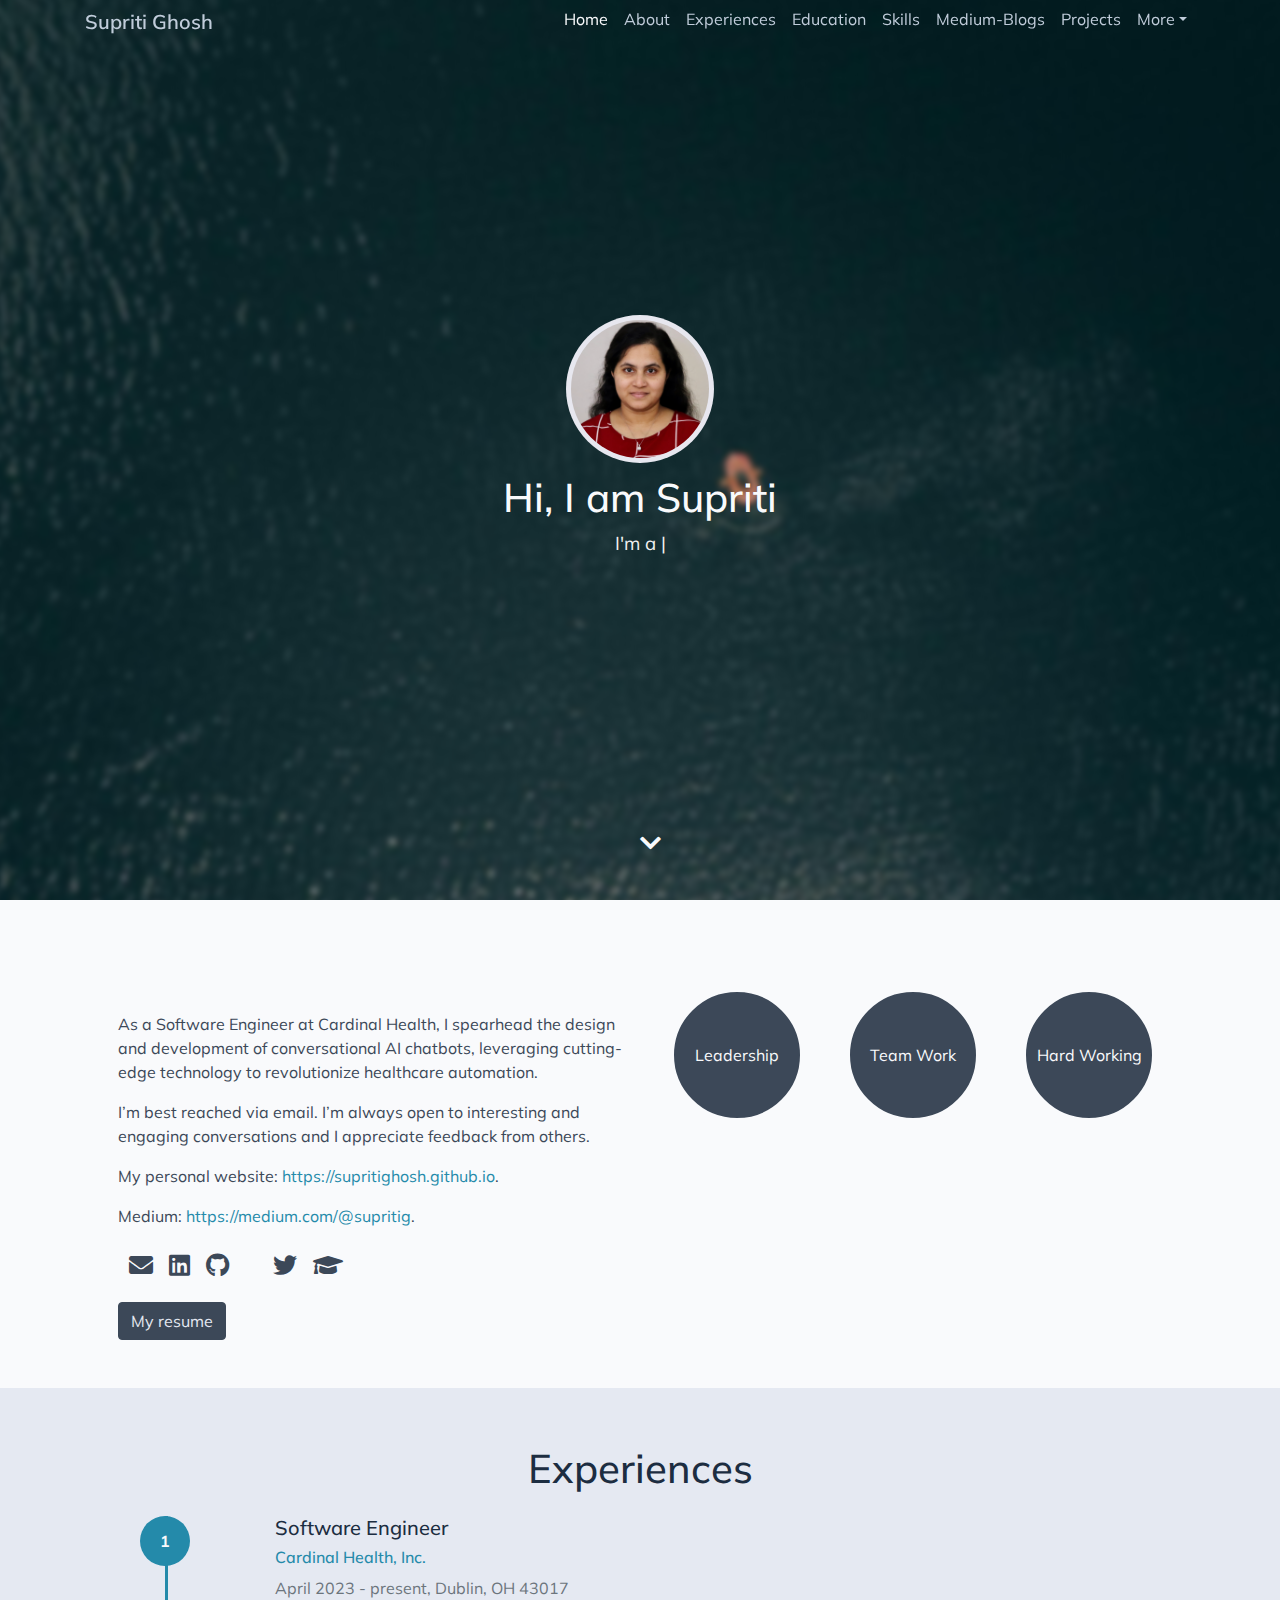
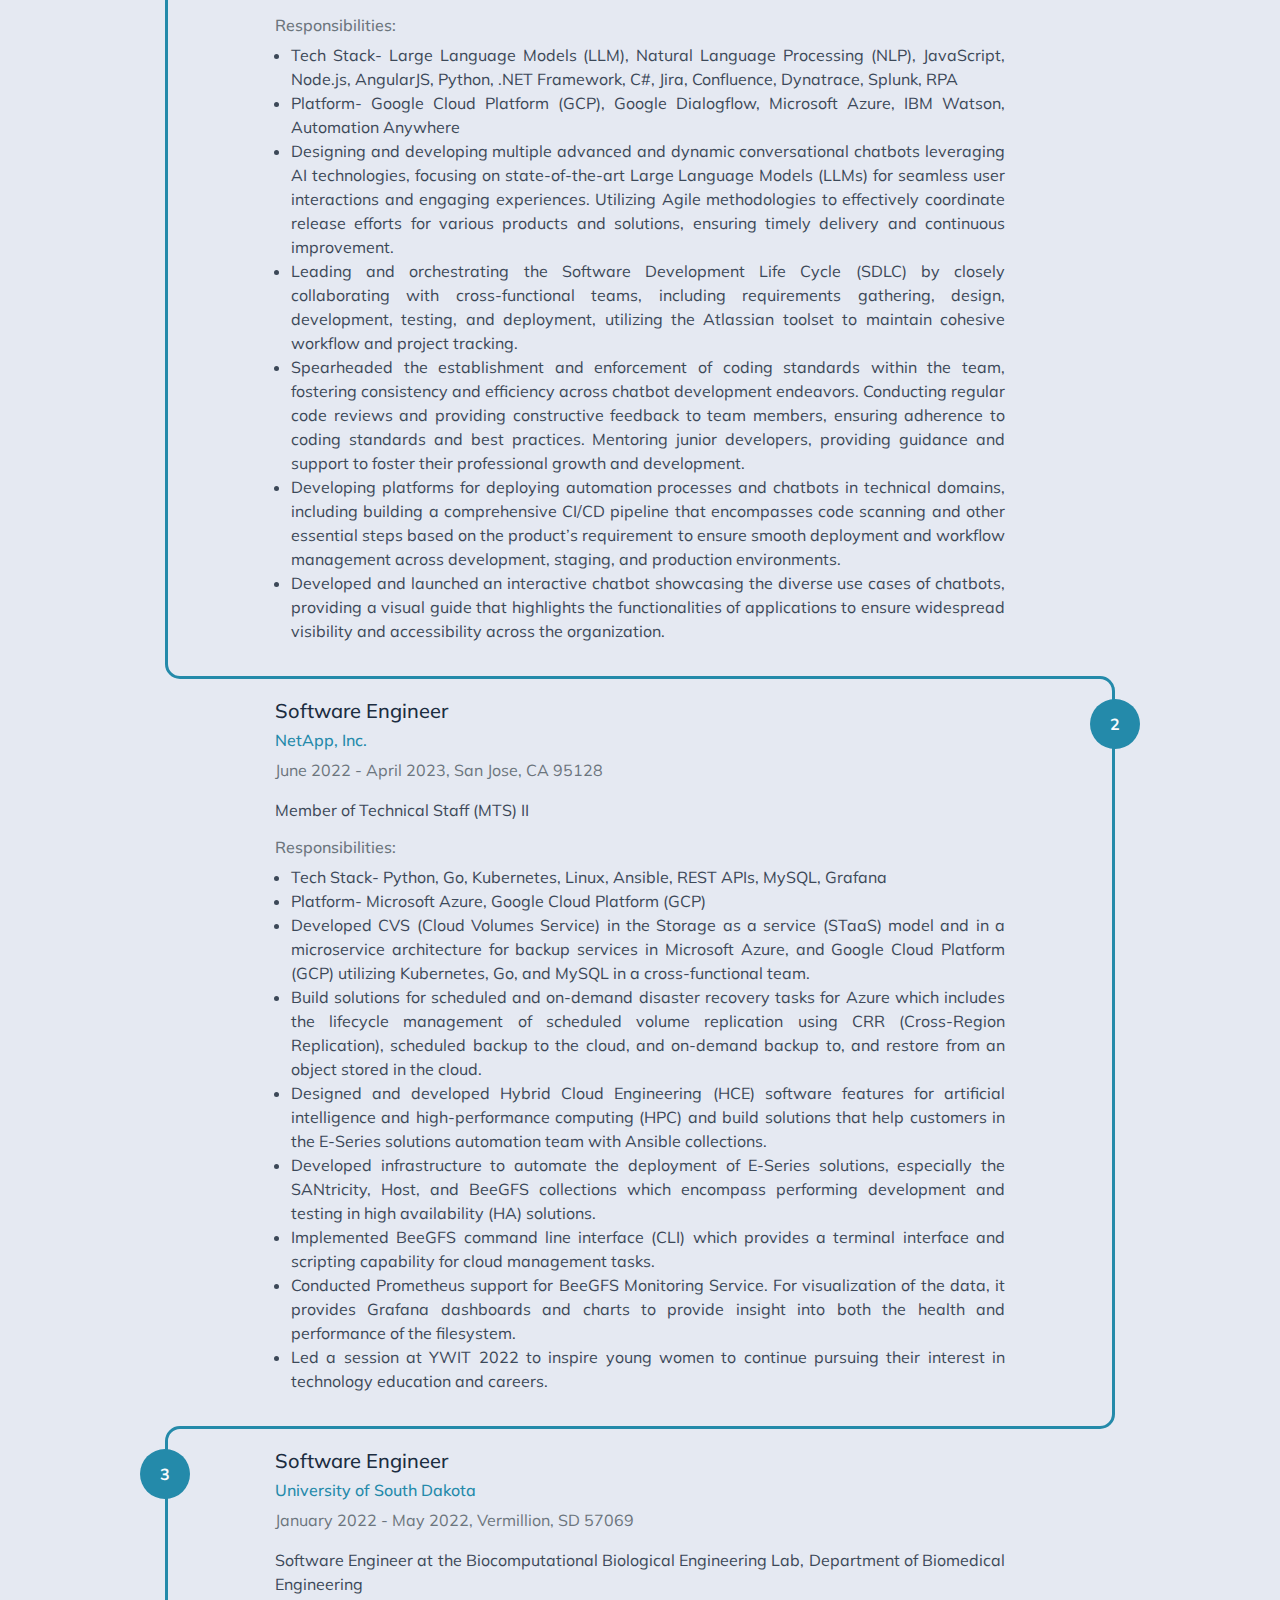
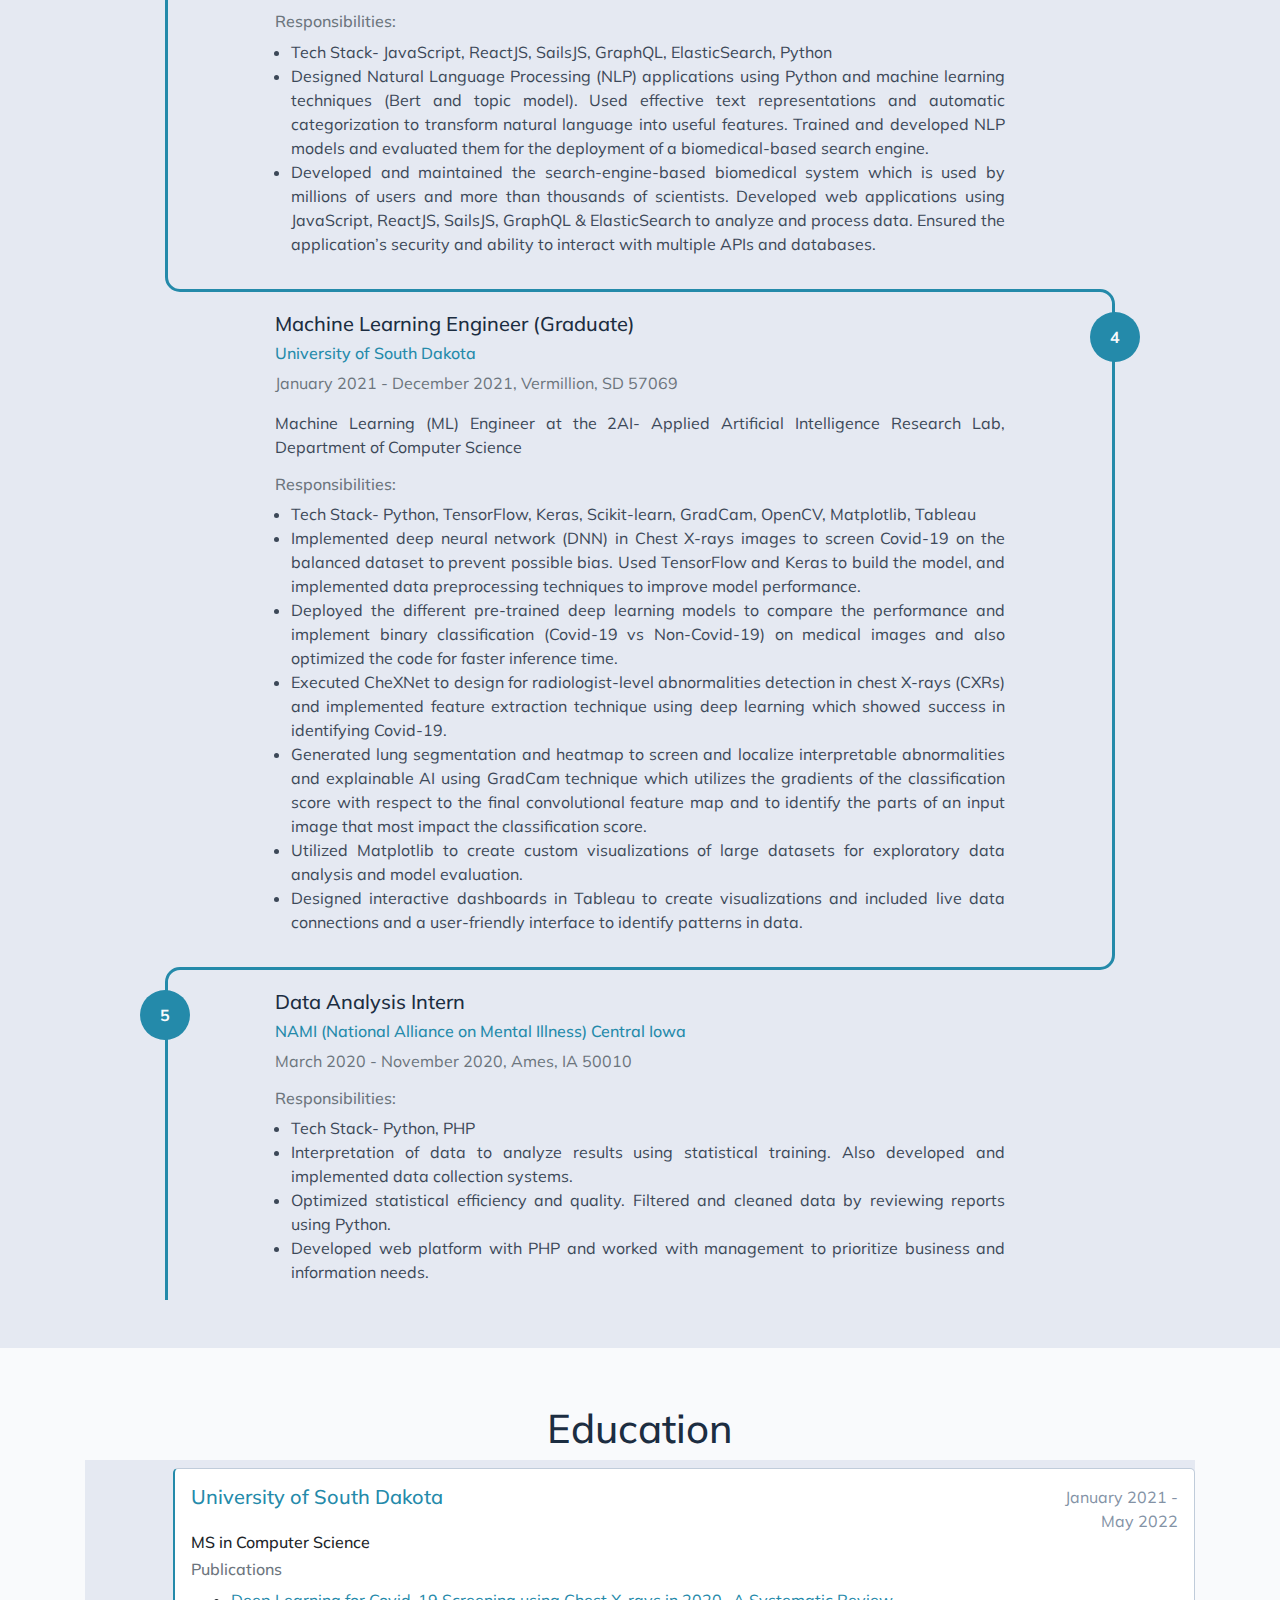
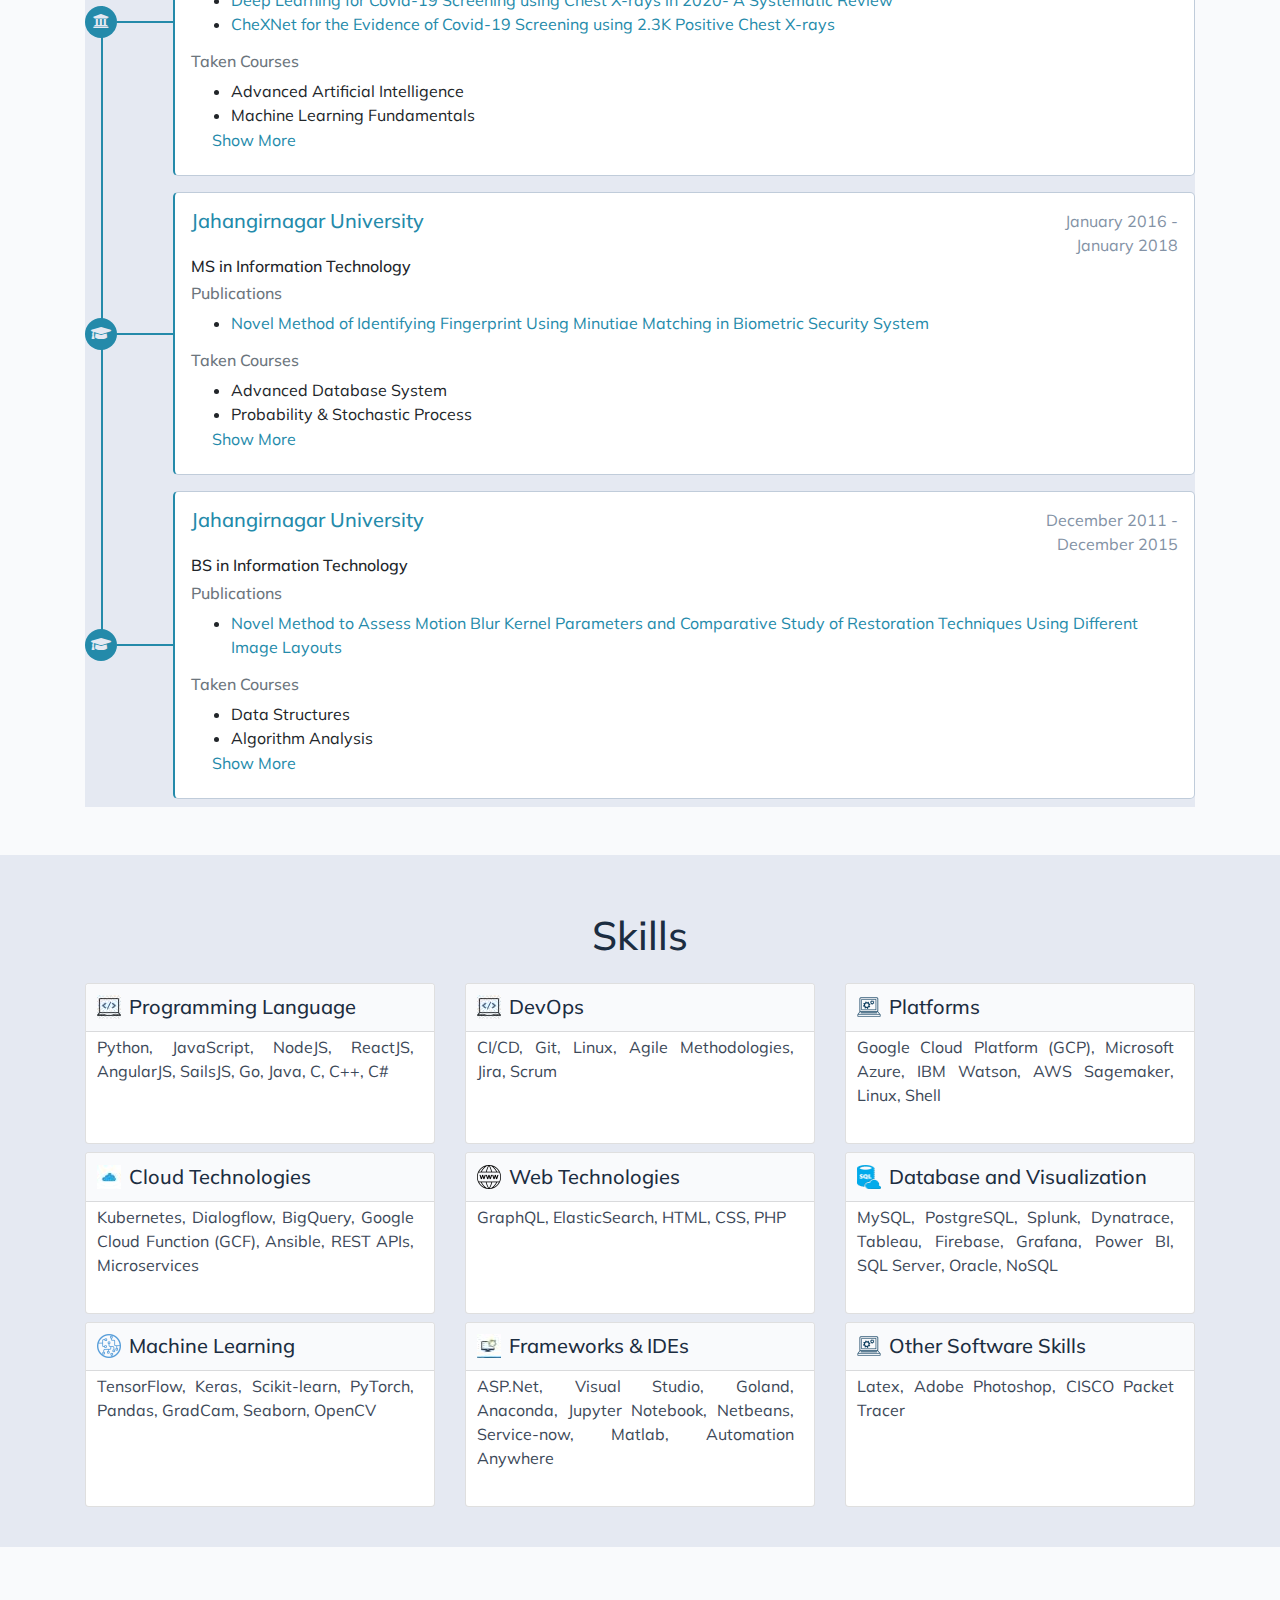
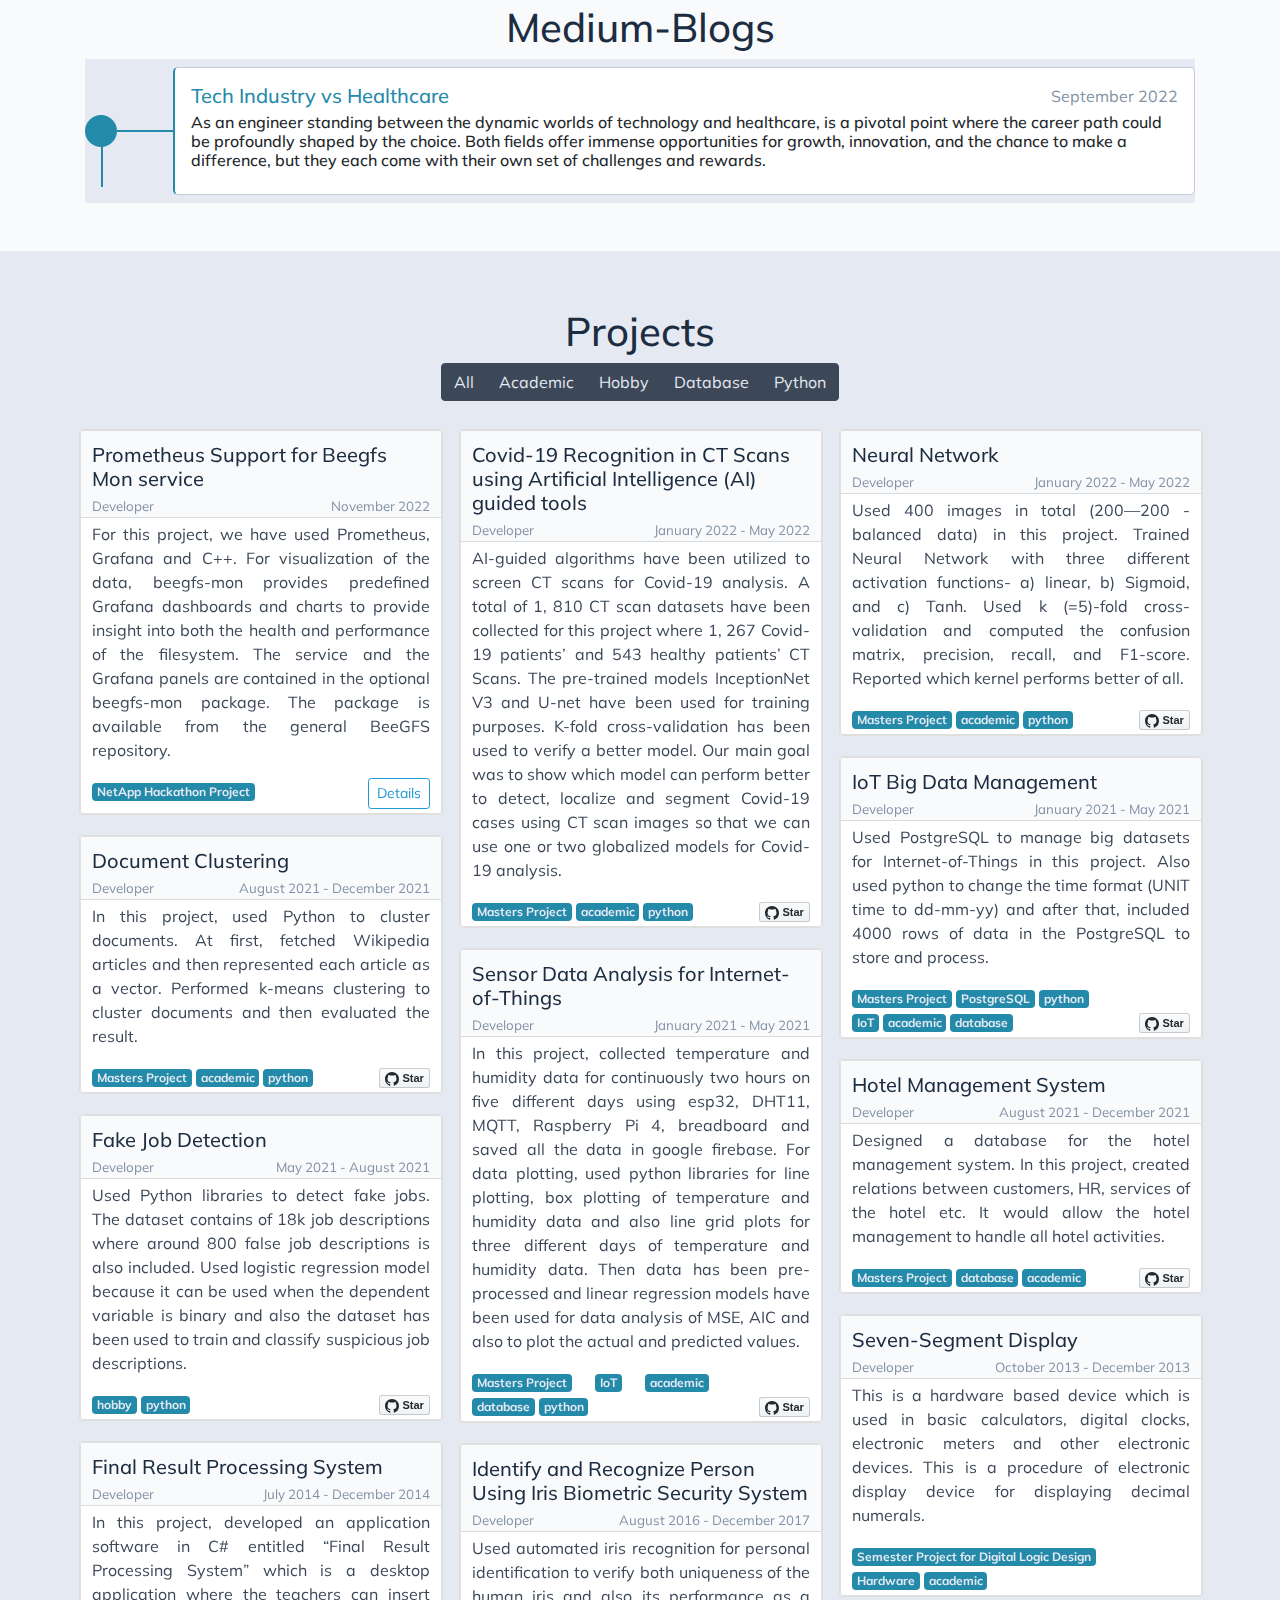
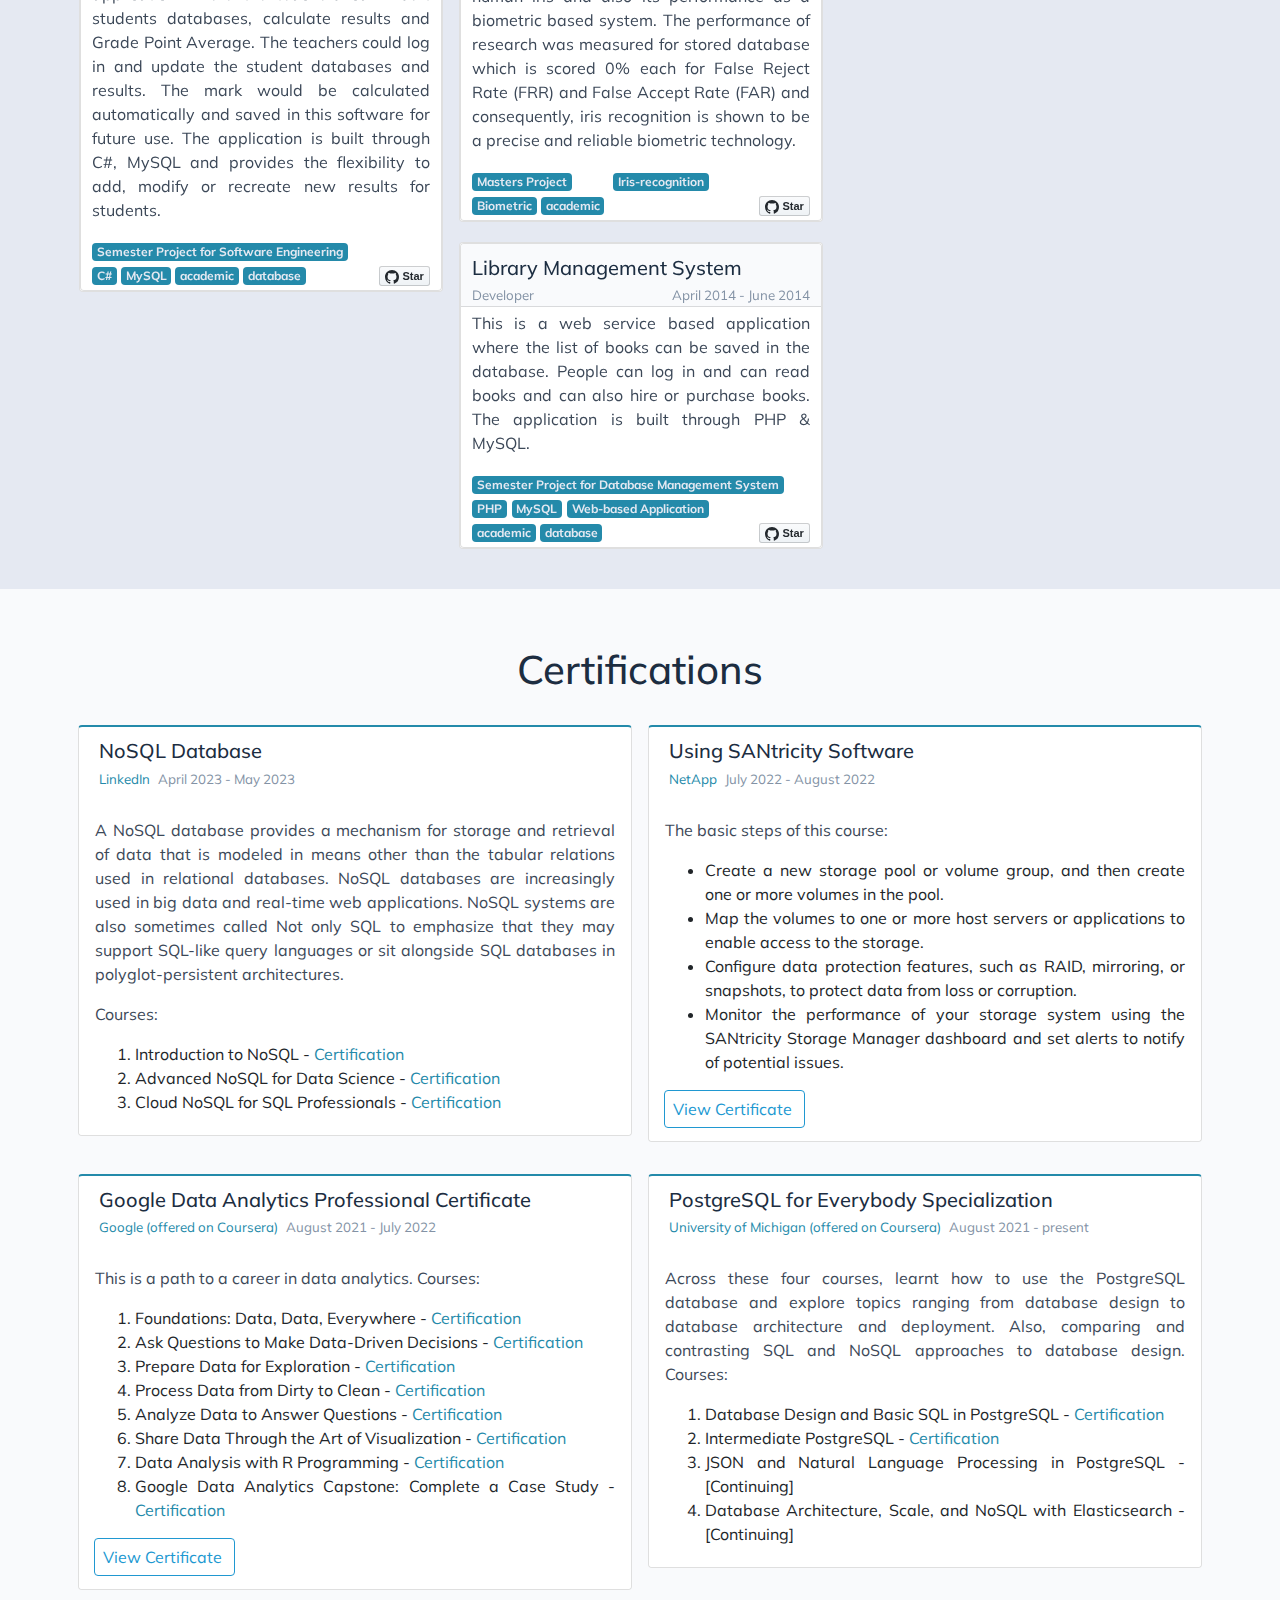
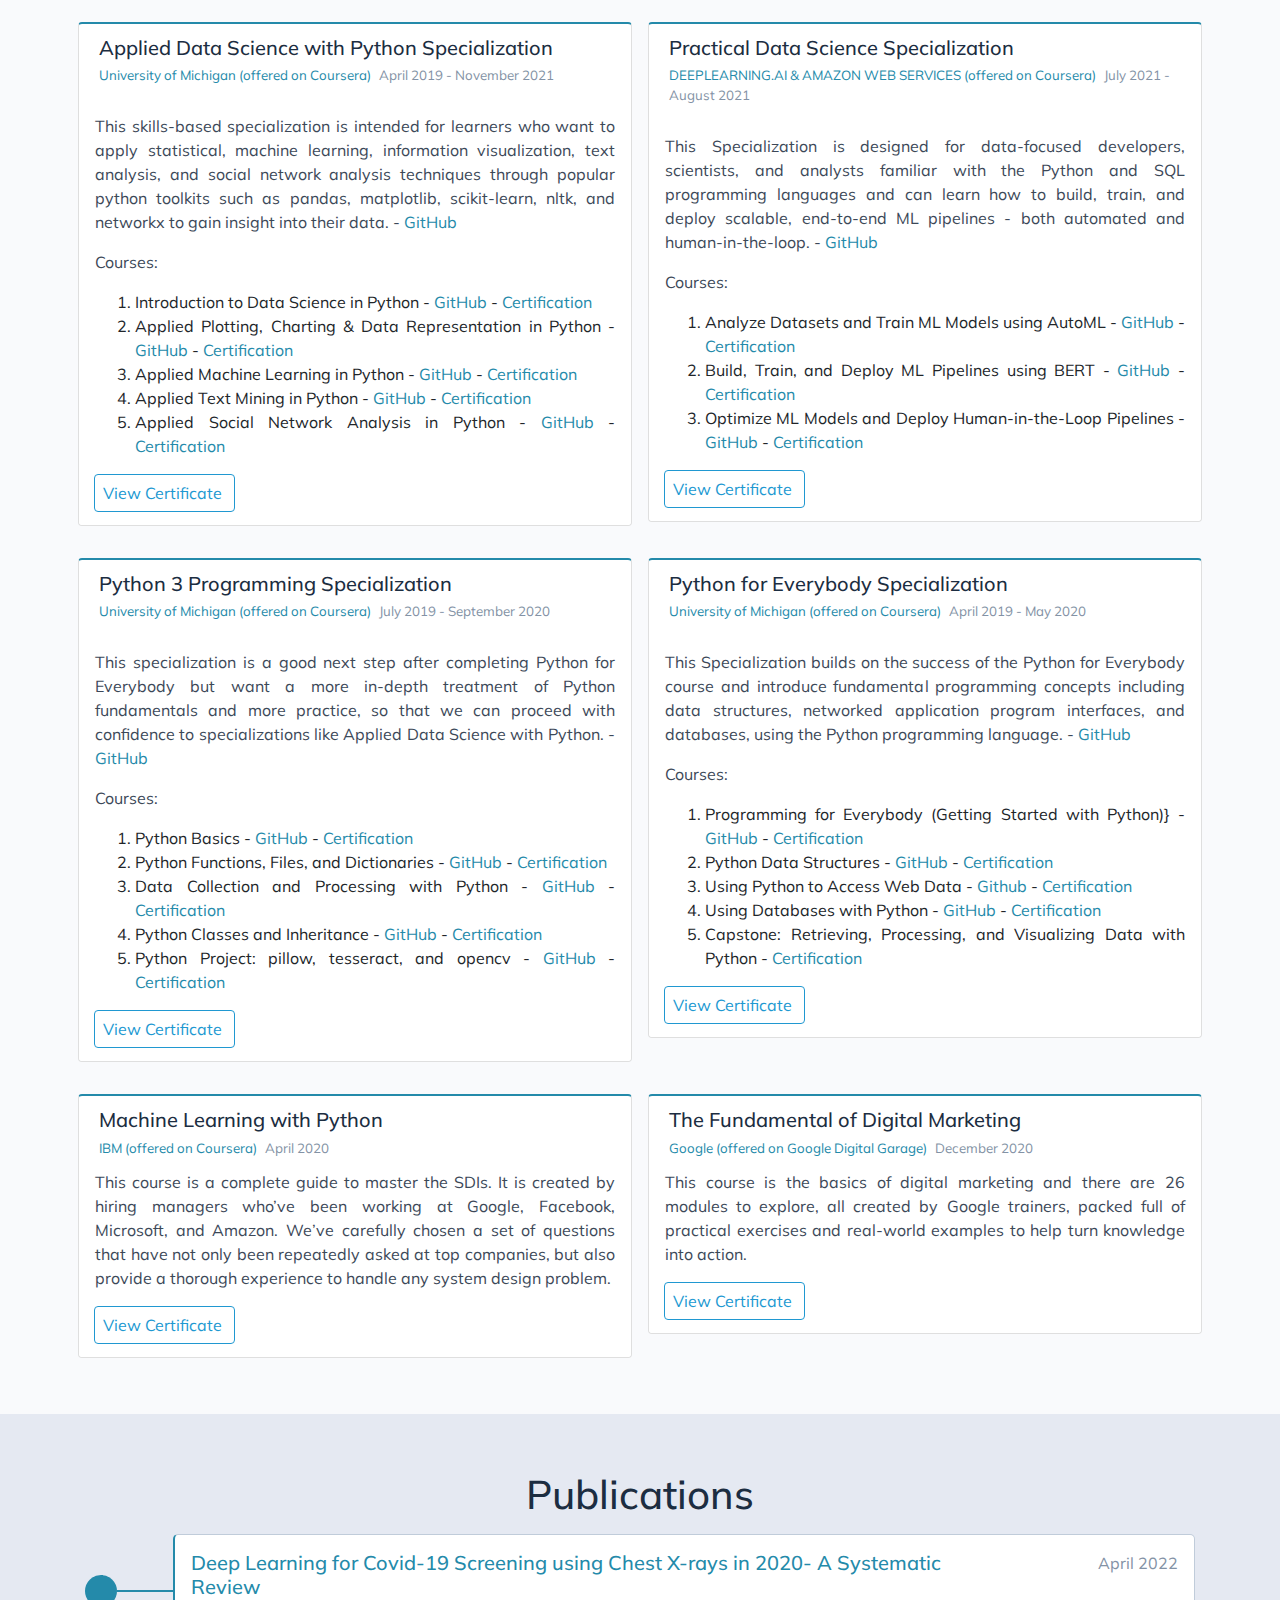
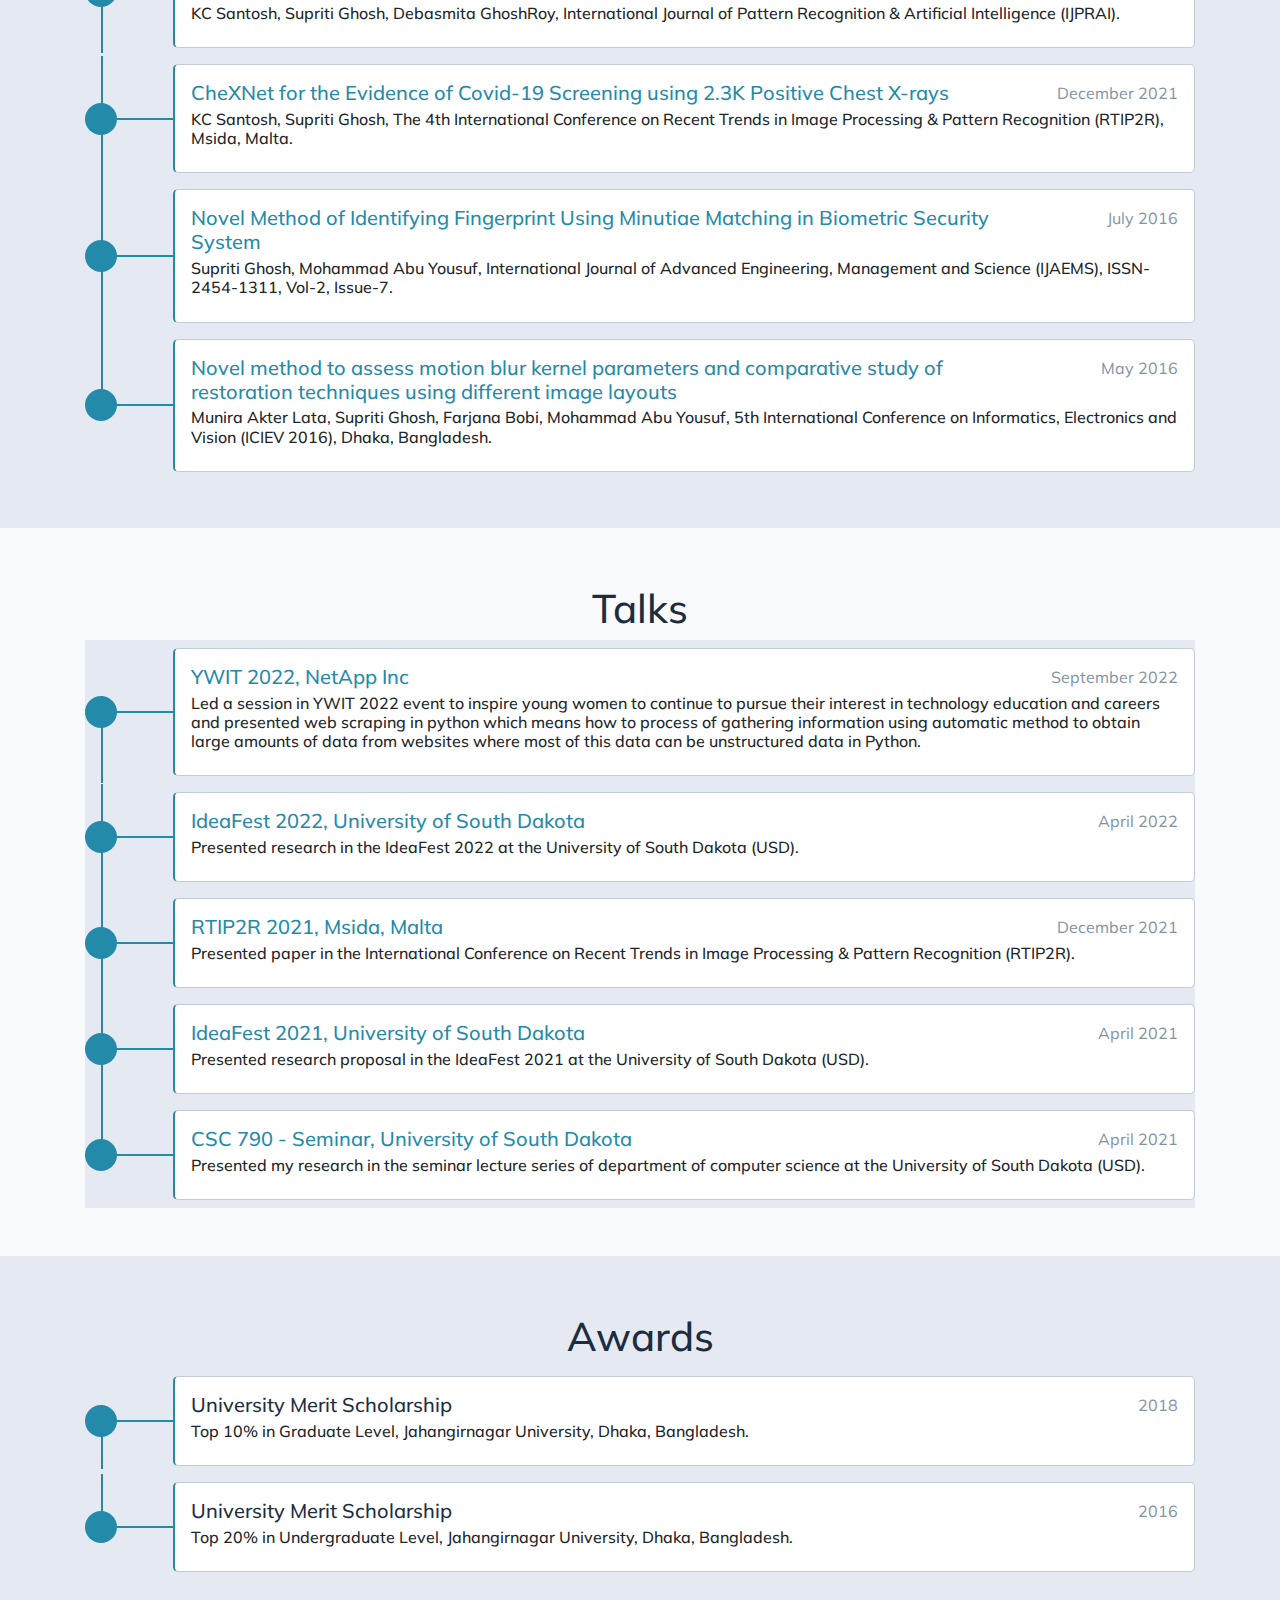
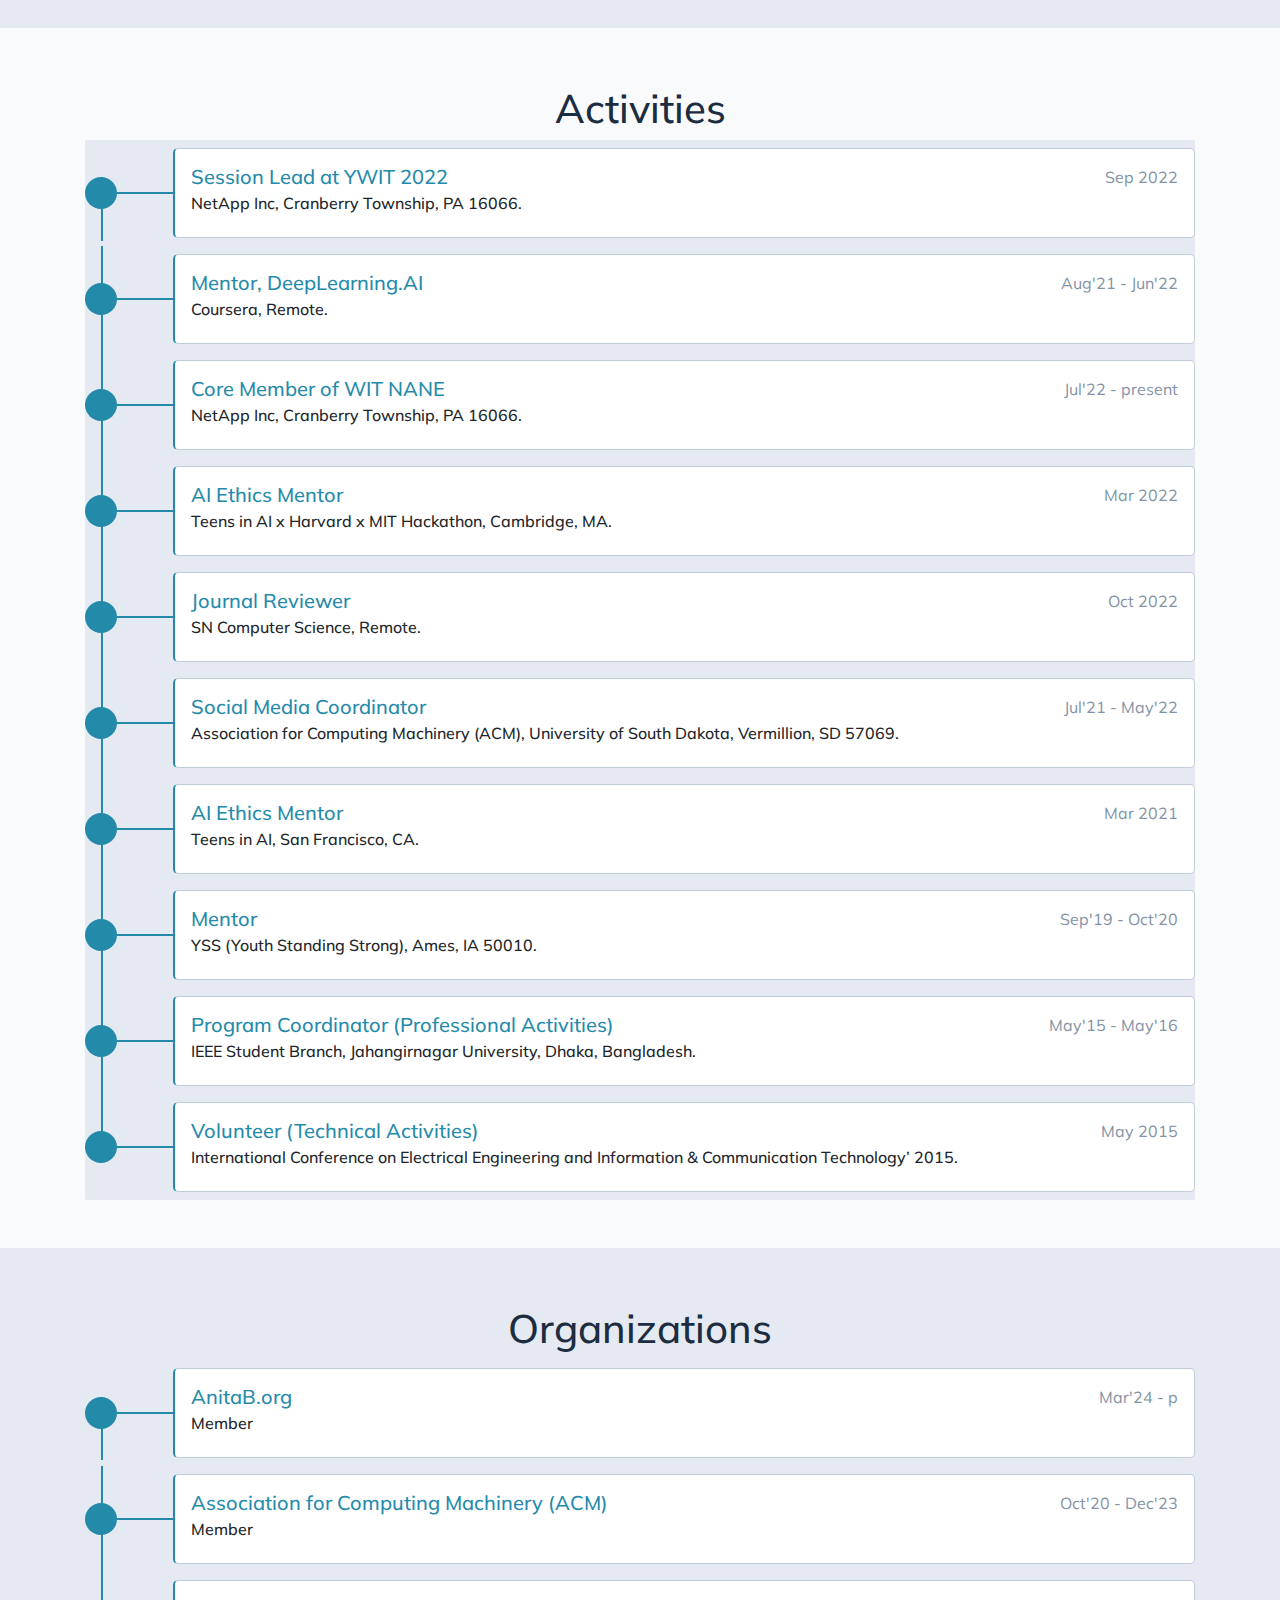
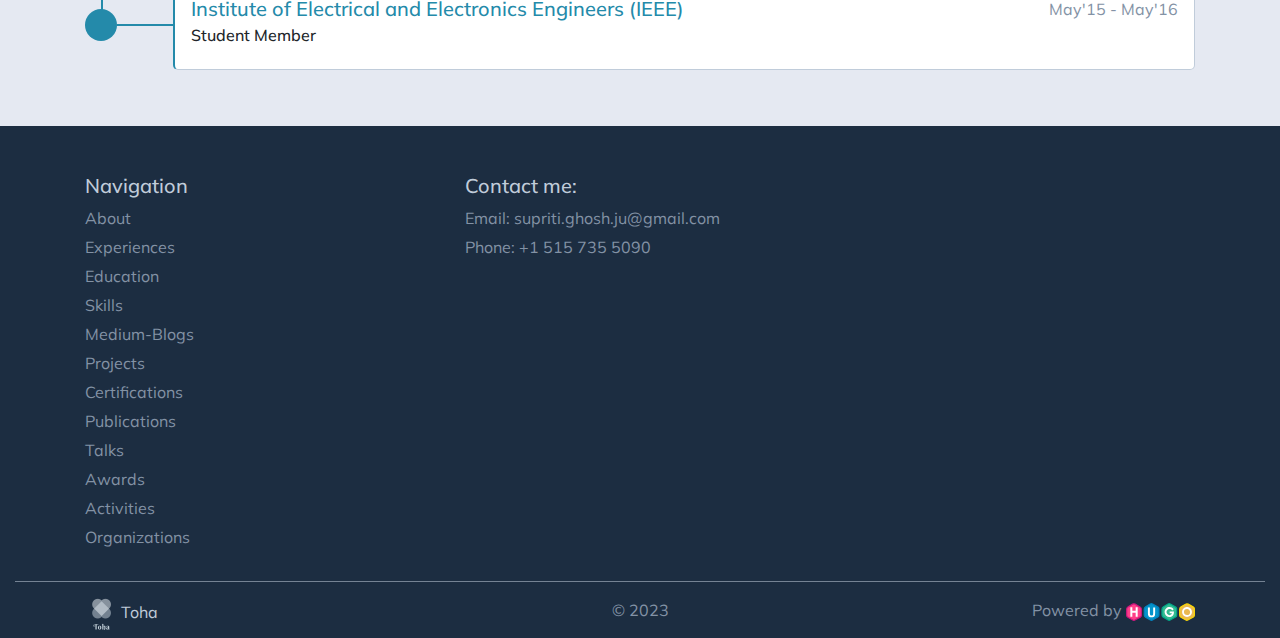
==== commit 0ec449ed: "rename medium blog" ====
--- a/index.html
+++ b/index.html
@@ -148,7 +148,7 @@
               
               
                 <li class="nav-item">
-                  <a class="nav-link" href="#blogs">Medium Blogs</a>
+                  <a class="nav-link" href="#blogs">Medium-Blogs</a>
                 </li>
               
             
@@ -1404,7 +1404,7 @@
 
 <div class="container-fluid anchor pb-5 education-section" id="blogs">
     
-    <h1 class="text-center">Medium Blogs</h1>
+    <h1 class="text-center">Medium-Blogs</h1>
     
 
     <div class="container">
@@ -3456,7 +3456,7 @@
                   
                 
                 <li class="nav-item">
-                  <a class="smooth-scroll" href="./#blogs">Medium Blogs</a>
+                  <a class="smooth-scroll" href="./#blogs">Medium-Blogs</a>
                 </li>
               
               
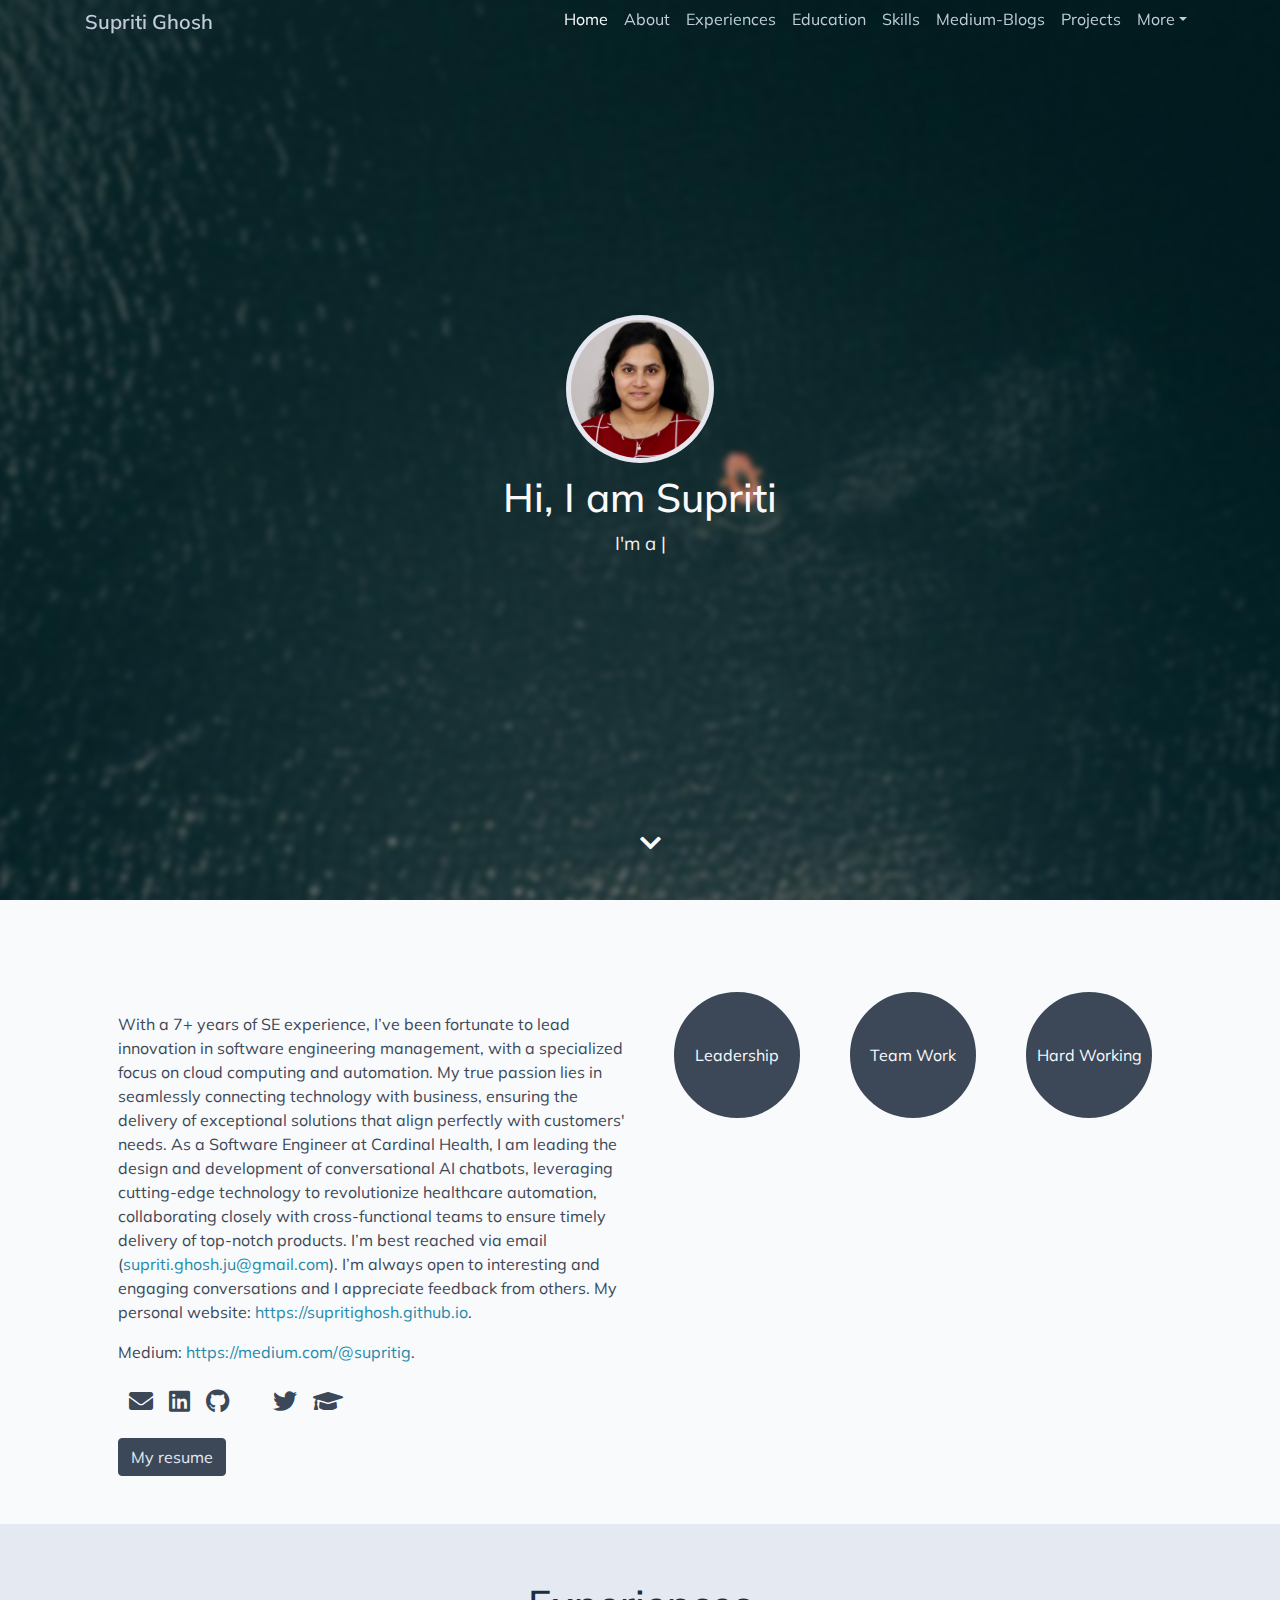
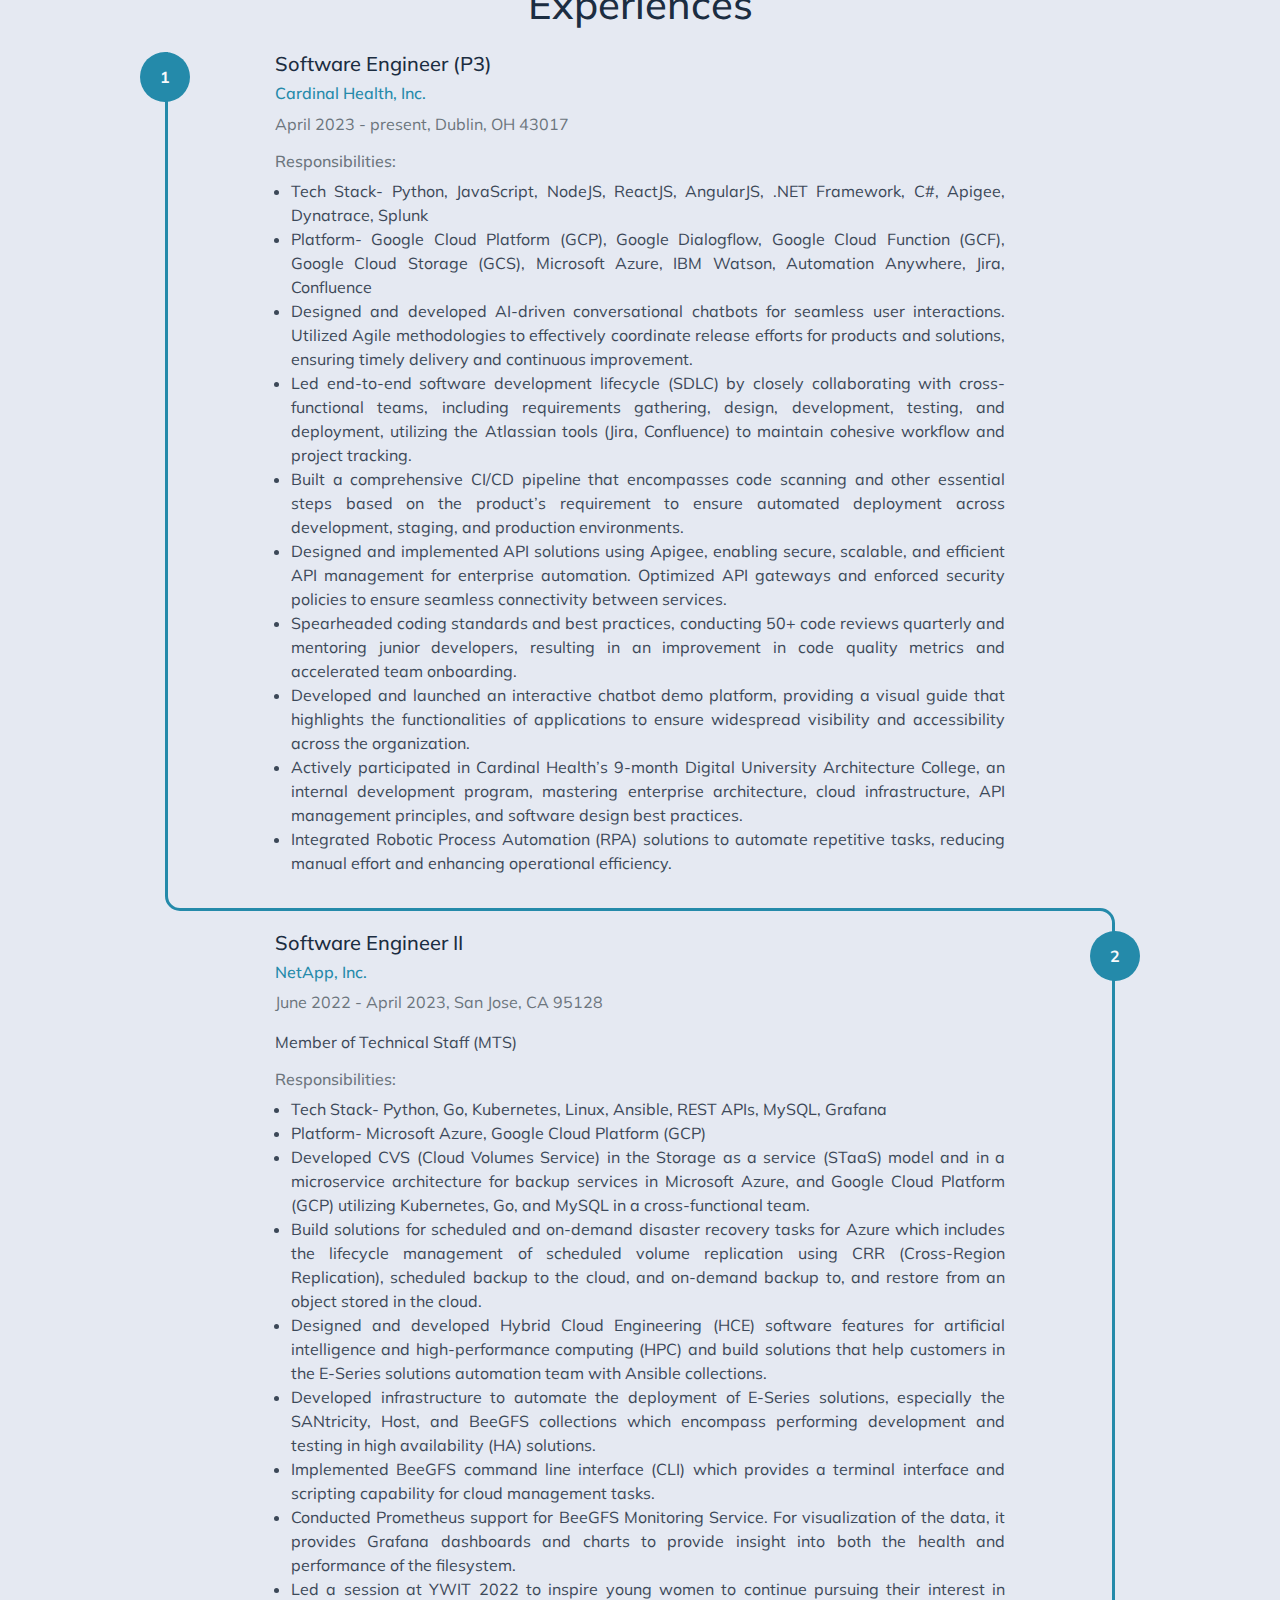
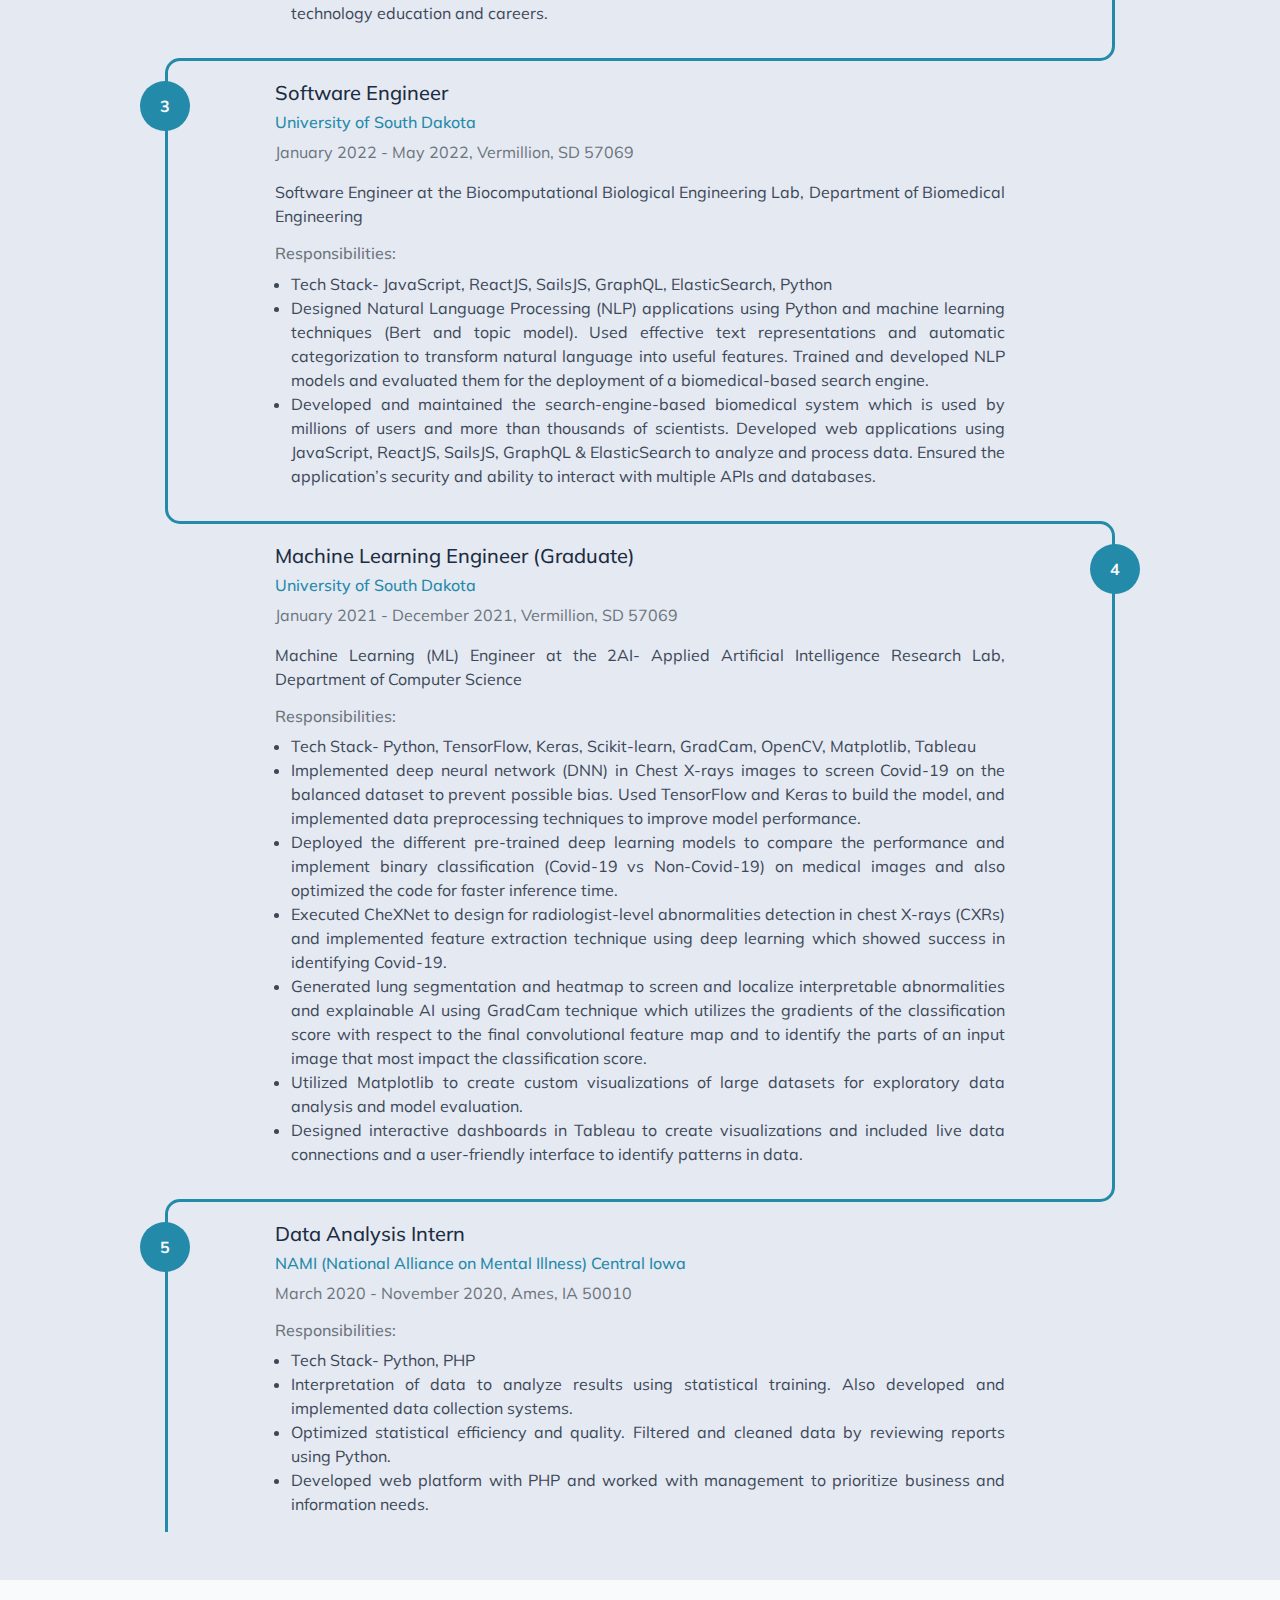
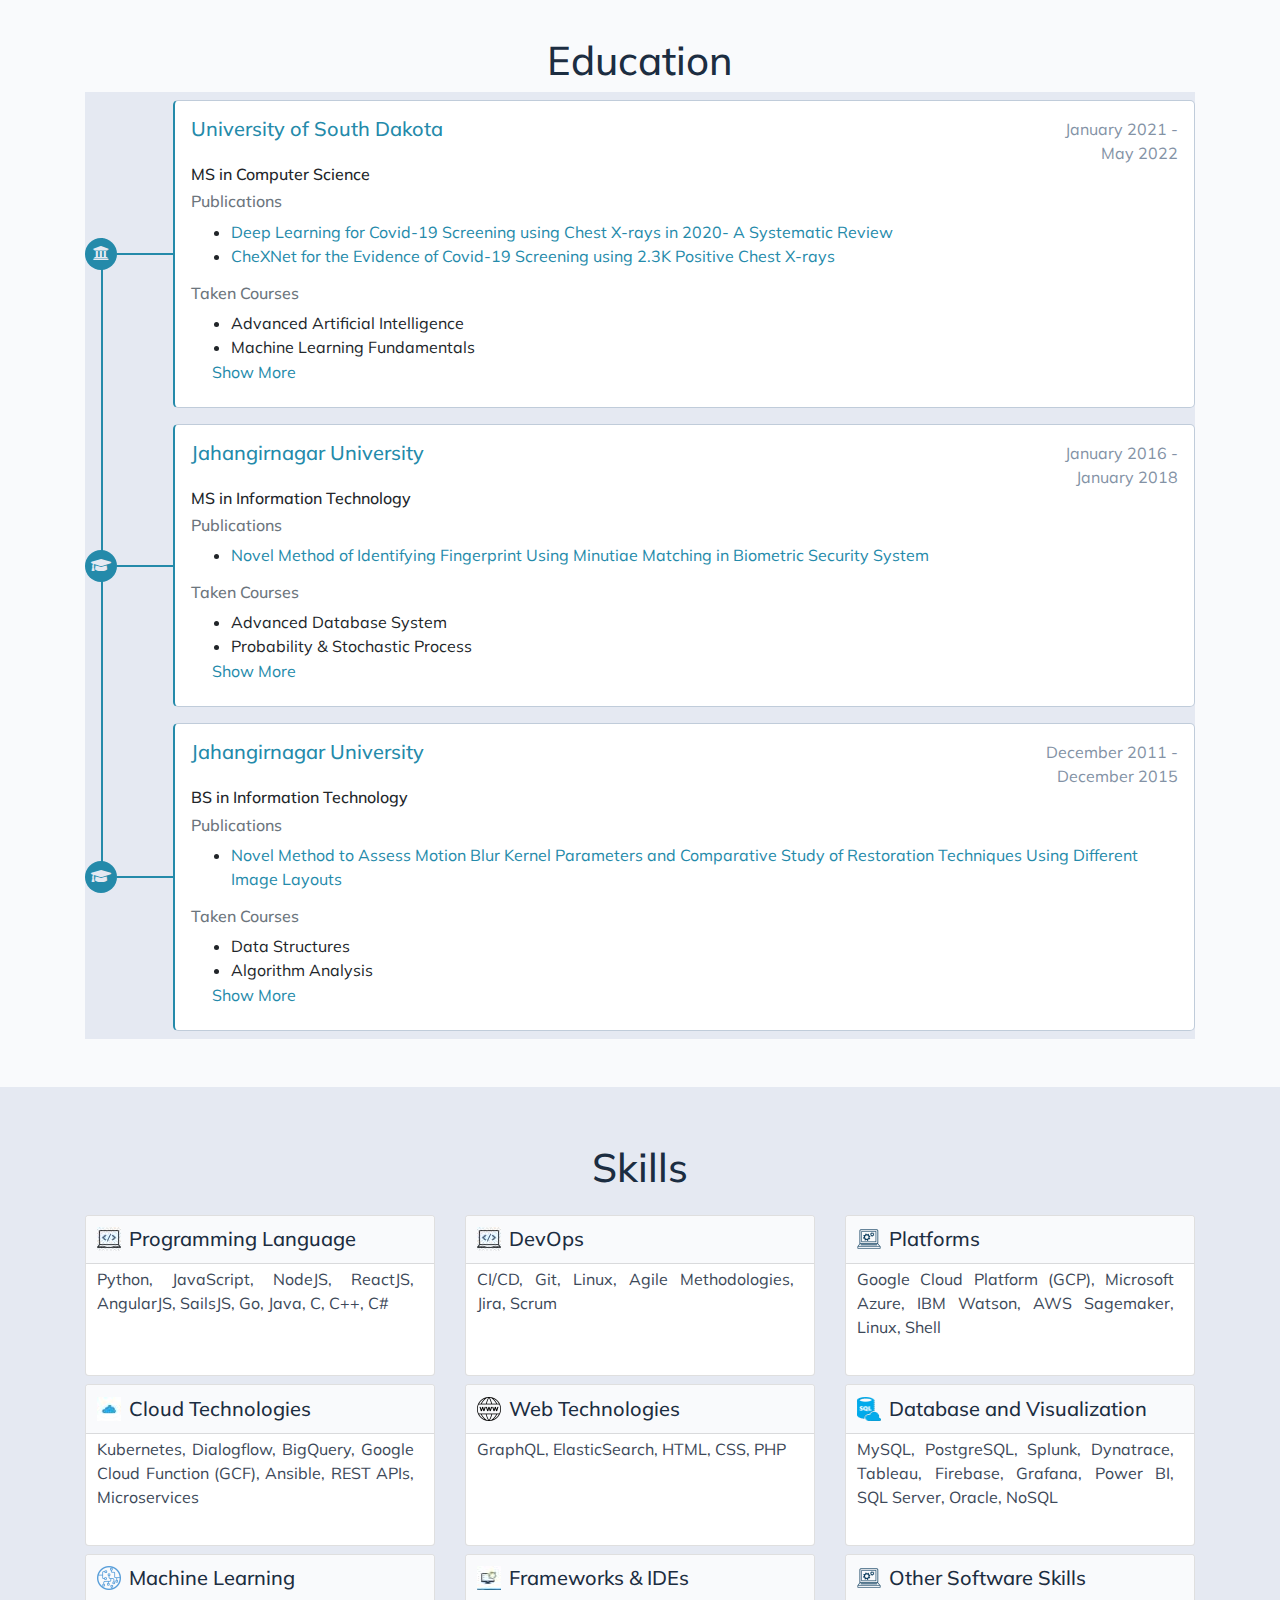
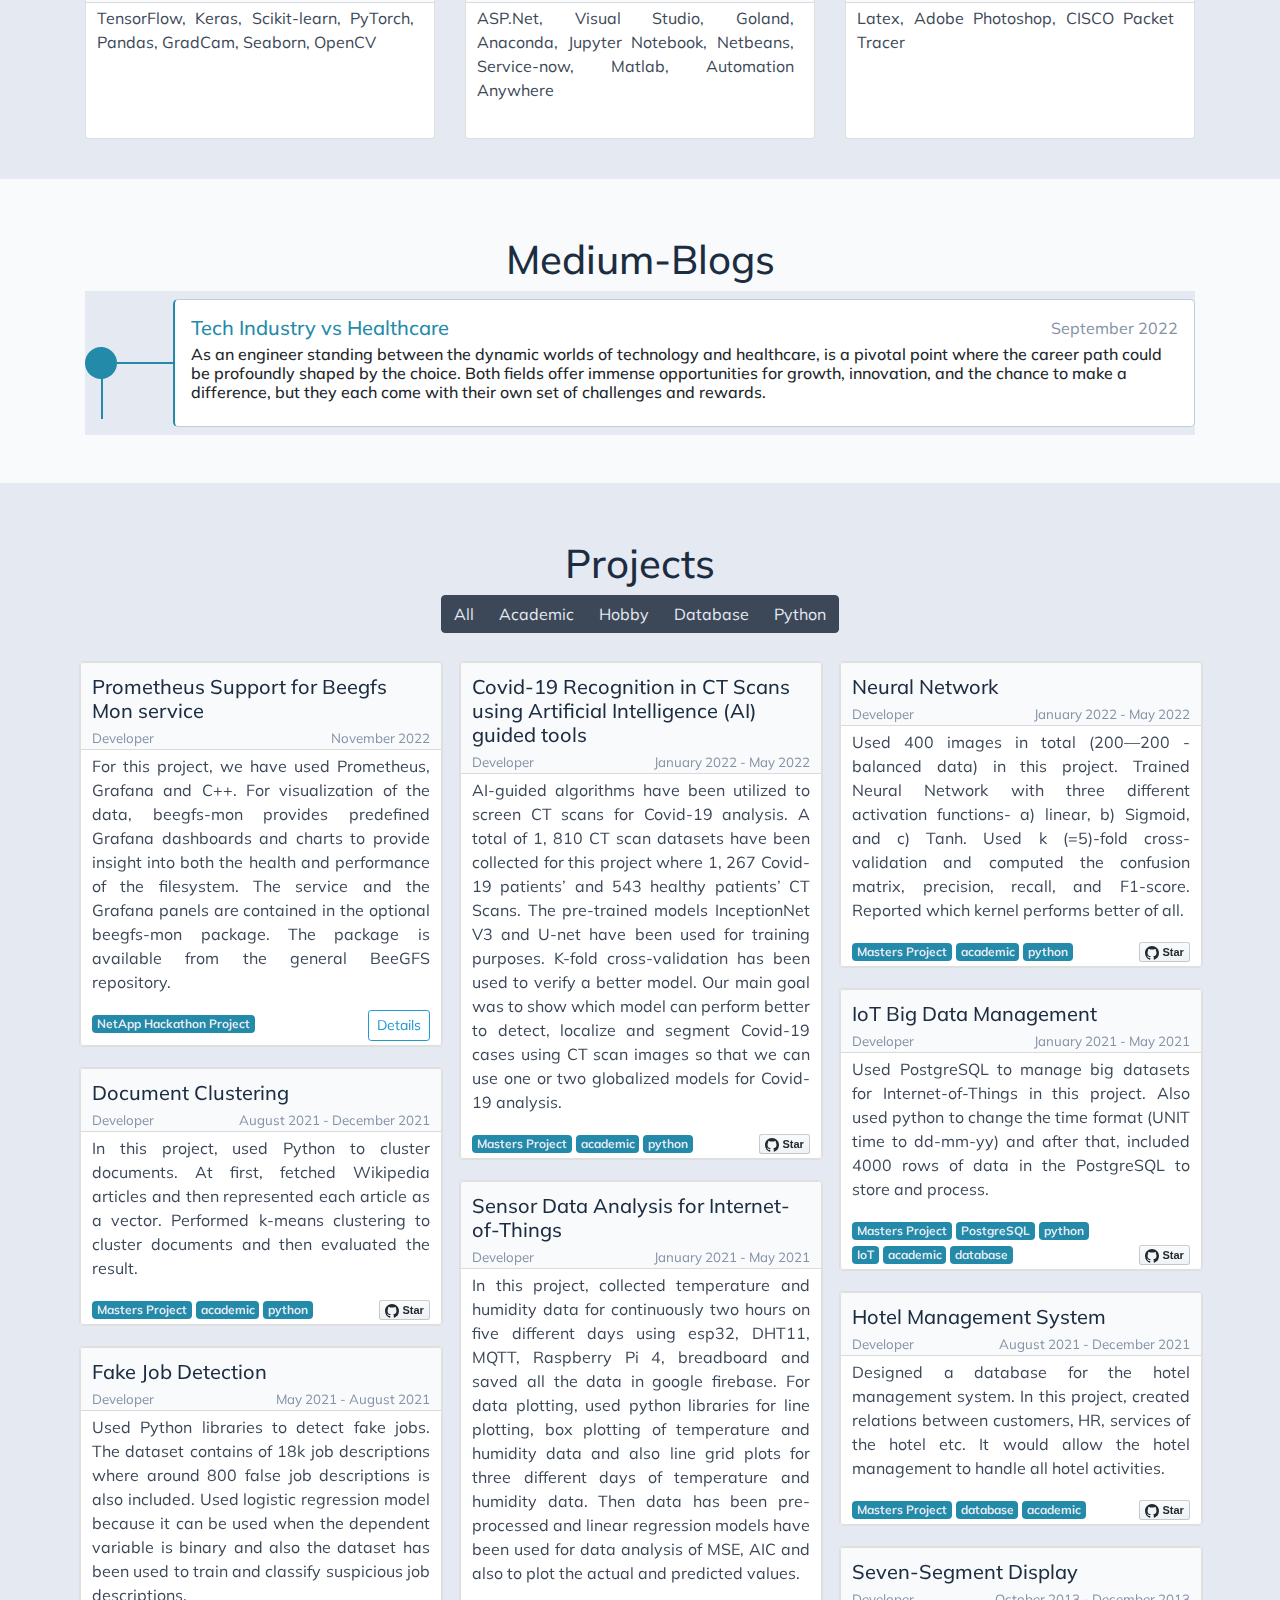
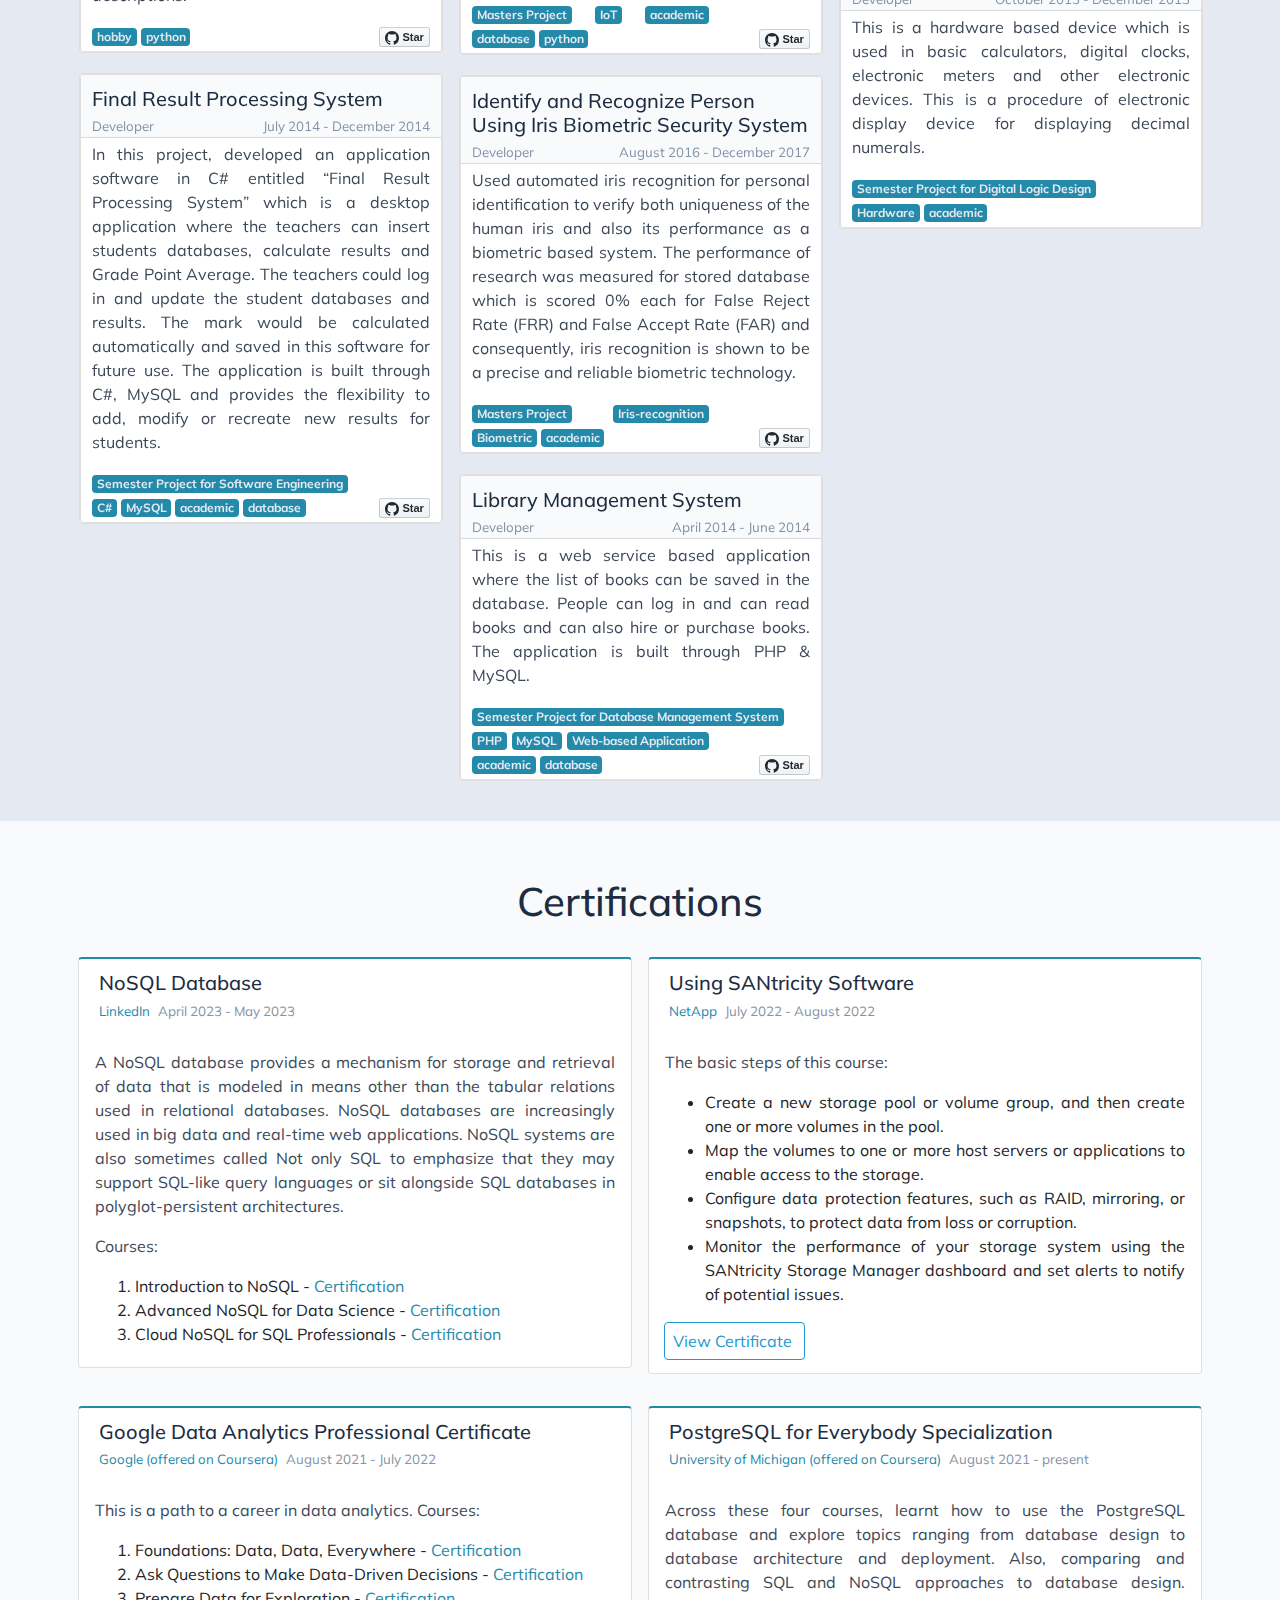
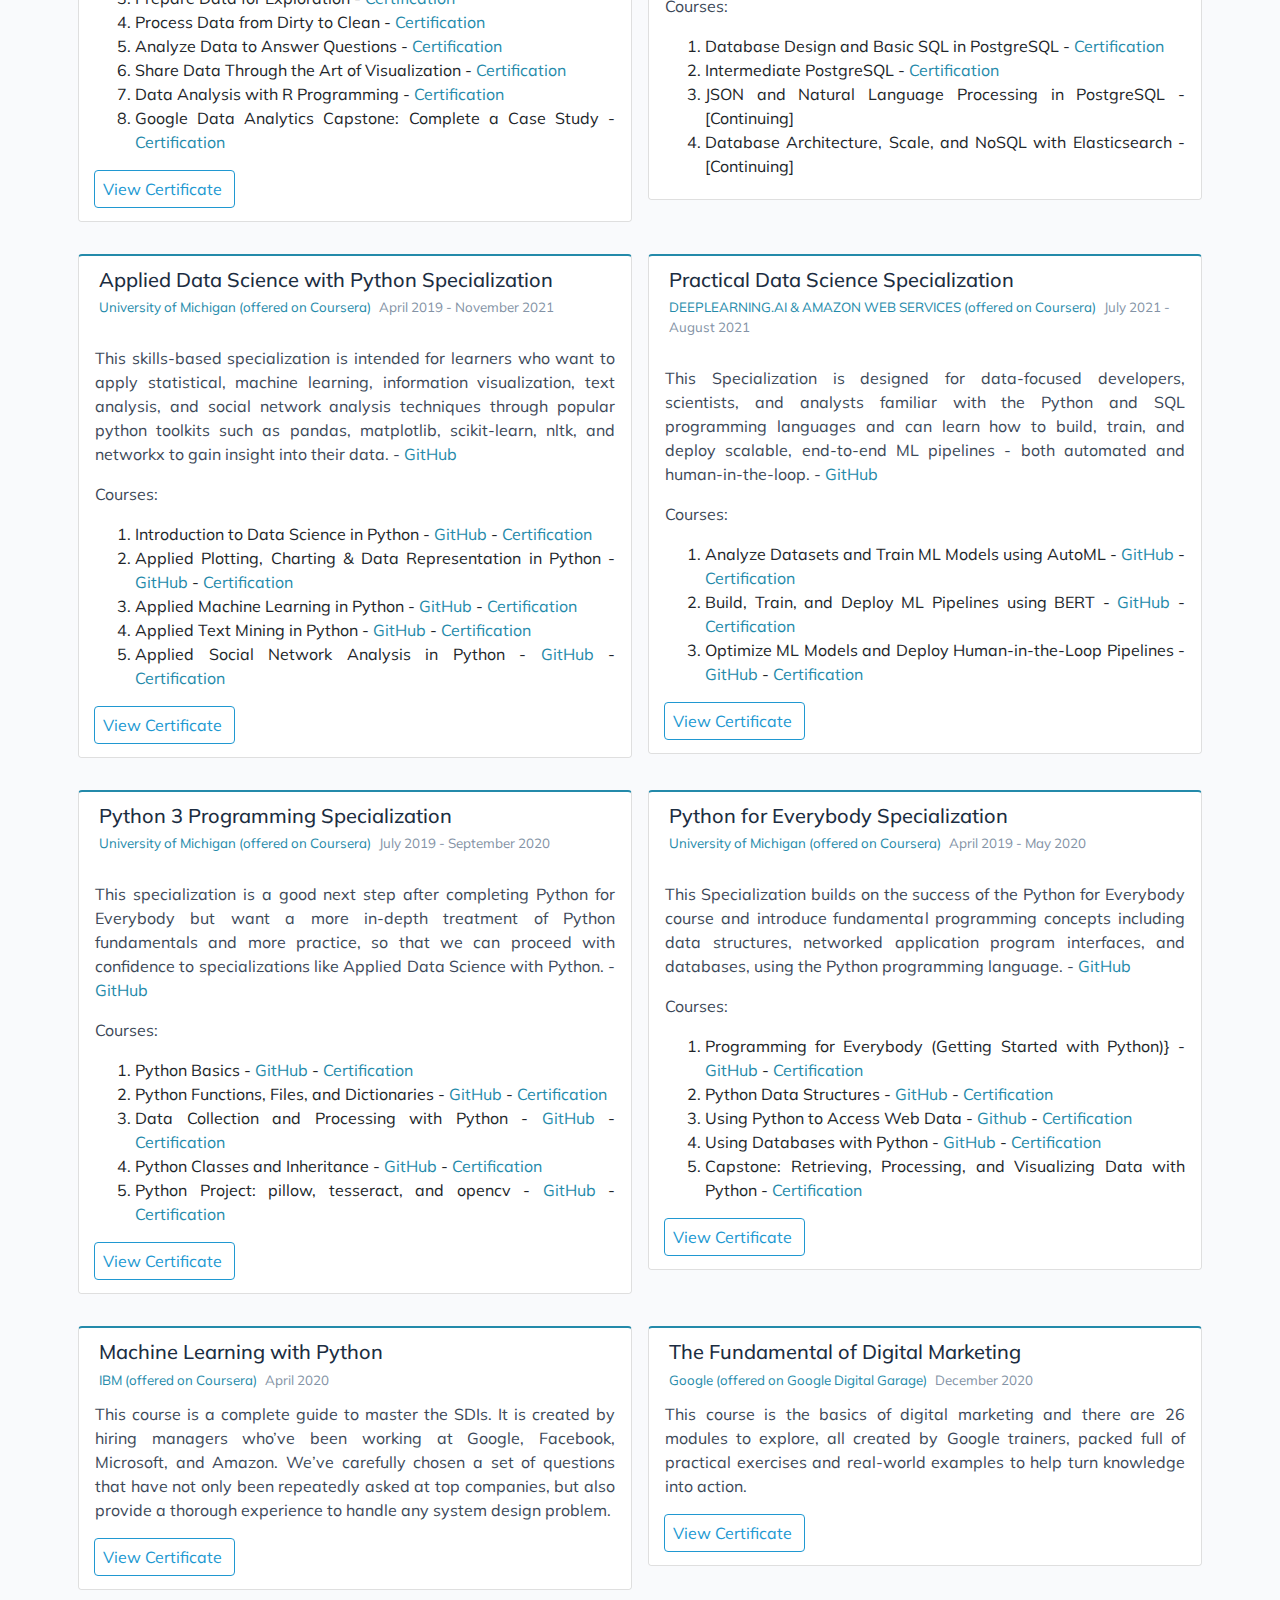
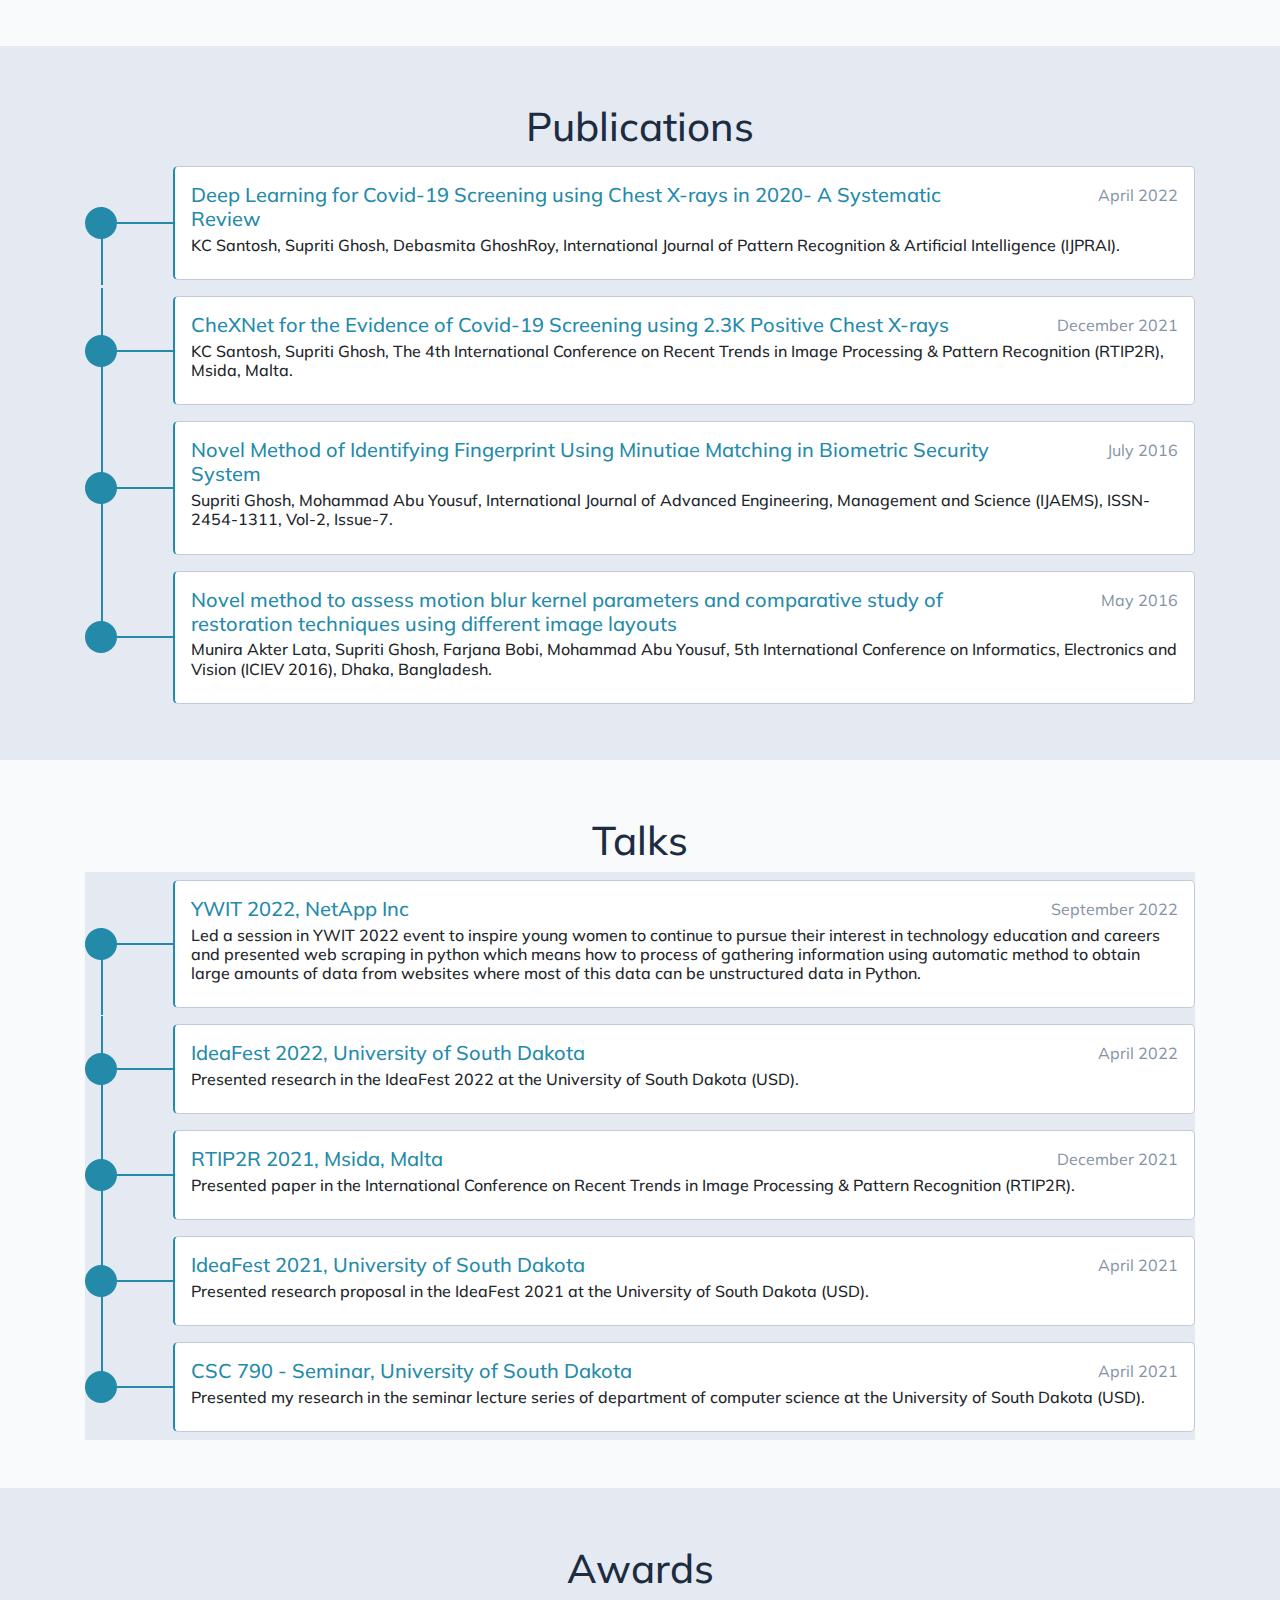
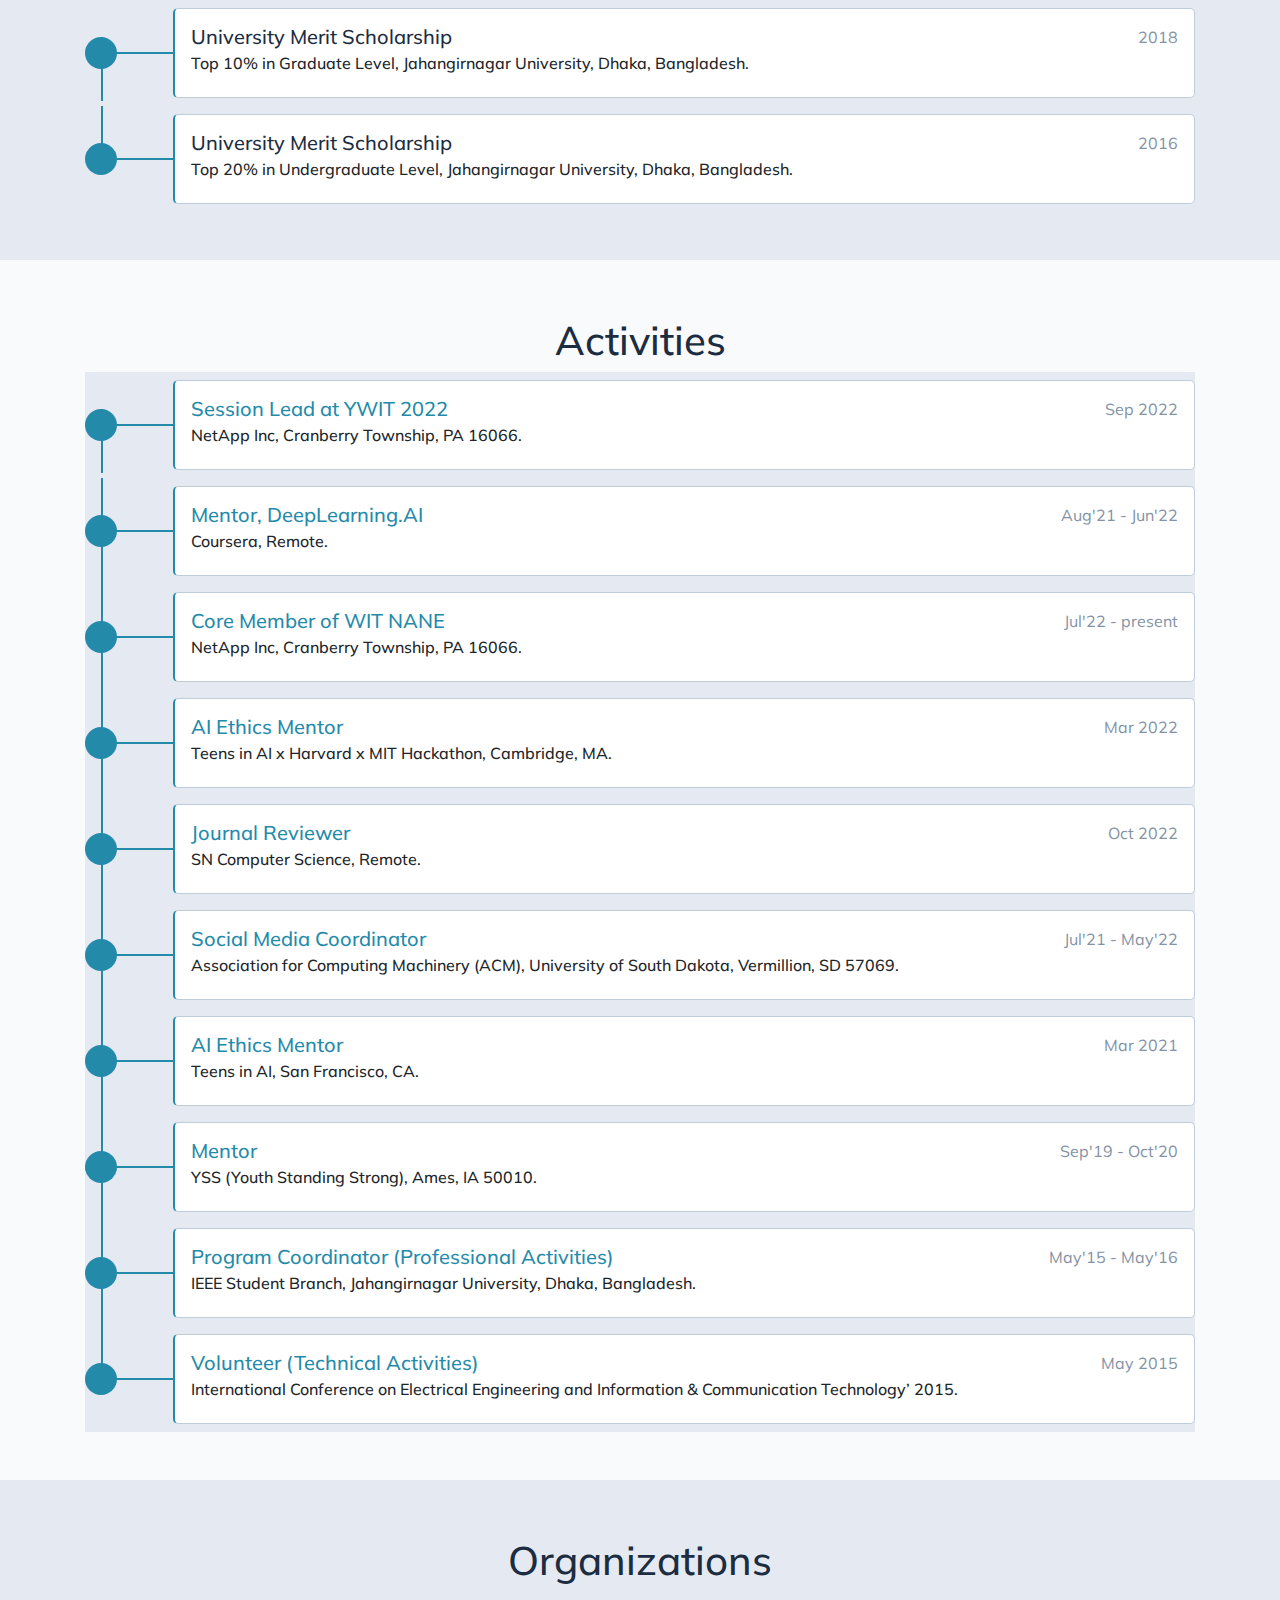
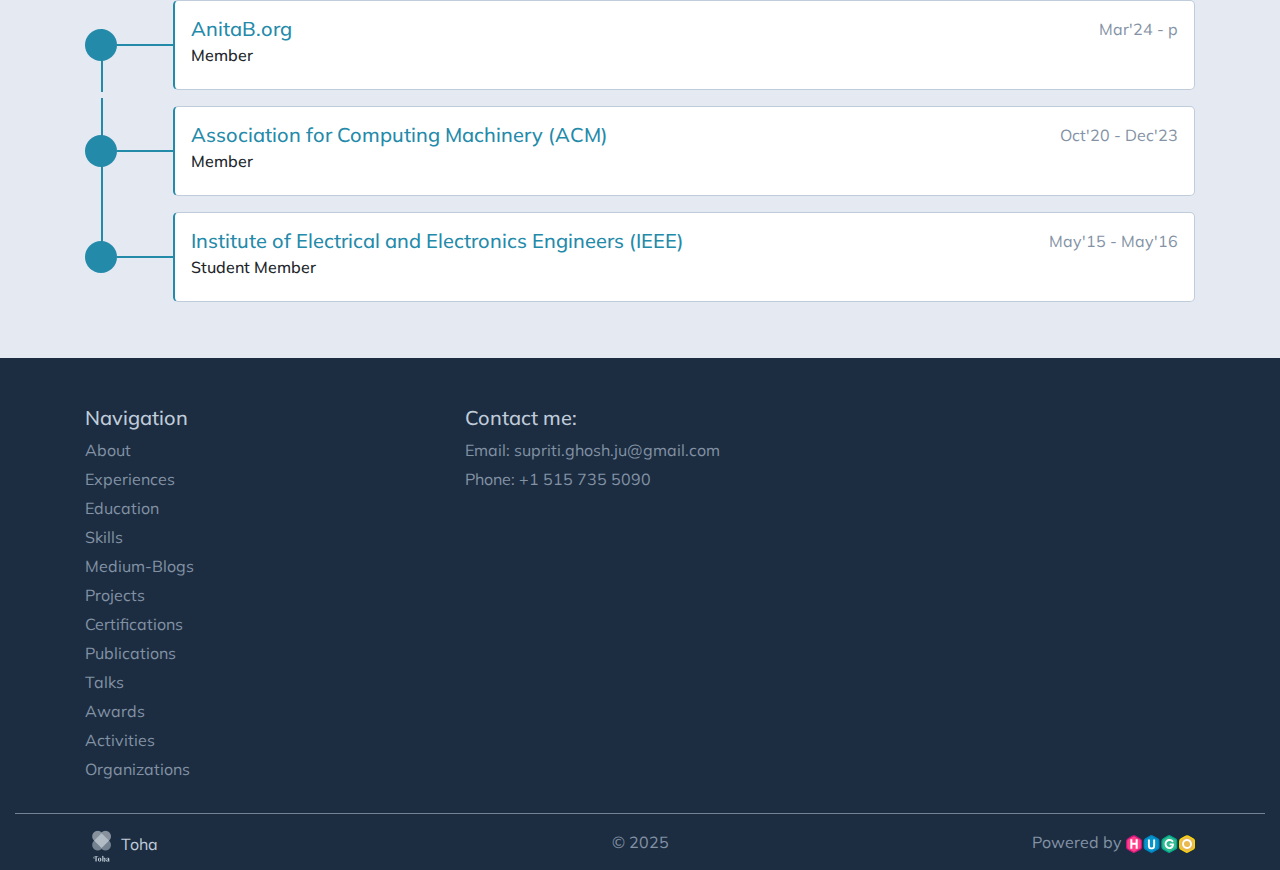
==== commit 43a4e0b0: "updated" ====
--- a/index.html
+++ b/index.html
@@ -412,9 +412,10 @@
       <h3 class="p-1"></h3>
       
       <p class="p-1 text-justify">
-        <p>As a Software Engineer at Cardinal Health, I spearhead the design and development of conversational AI chatbots, leveraging cutting-edge technology to revolutionize healthcare automation.</p>
-<p>I&rsquo;m best reached via email. I&rsquo;m always open to interesting and engaging conversations and I appreciate feedback from others.</p>
-<p>My personal website: <a href="https://supritighosh.github.io">https://supritighosh.github.io</a>.</p>
+        <p>With a 7+ years of SE experience, I’ve been fortunate to lead innovation in software engineering management, with a specialized focus on cloud computing and automation. My true passion lies in seamlessly connecting technology with business, ensuring the delivery of exceptional solutions that align perfectly with customers' needs.
+As a Software Engineer at Cardinal Health, I am leading the design and development of conversational AI chatbots, leveraging cutting-edge technology to revolutionize healthcare automation, collaborating closely with cross-functional teams to ensure timely delivery of top-notch products.
+I&rsquo;m best reached via email (<a href="mailto:supriti.ghosh.ju@gmail.com">supriti.ghosh.ju@gmail.com</a>). I&rsquo;m always open to interesting and engaging conversations and I appreciate feedback from others.
+My personal website: <a href="https://supritighosh.github.io">https://supritighosh.github.io</a>.</p>
 <p>Medium: <a href="https://medium.com/@supritig">https://medium.com/@supritig</a>.</p>
 
       </p>
@@ -582,7 +583,7 @@
     <div class="experience-entry-heading">
         
         
-        <h5>Software Engineer</h5>
+        <h5>Software Engineer (P3)</h5>
         <h6><a href=https://www.cardinalhealth.com title="Cardinal Health, Inc." target="_blank" rel="noopener">Cardinal Health, Inc.</a></h6>
         
         <p class="text-muted">April 2023 - present,
@@ -595,19 +596,25 @@
     <h6 class="text-muted">Responsibilities:</h6>
     <ul class="justify-content-around">
     
-        <li>Tech Stack- Large Language Models (LLM), Natural Language Processing (NLP), JavaScript, Node.js, AngularJS, Python, .NET Framework, C#, Jira, Confluence, Dynatrace, Splunk, RPA</li>
-    
-        <li>Platform- Google Cloud Platform (GCP), Google Dialogflow, Microsoft Azure, IBM Watson, Automation Anywhere</li>
-    
-        <li>Designing and developing multiple advanced and dynamic conversational chatbots leveraging AI technologies, focusing on state-of-the-art Large Language Models (LLMs) for seamless user interactions and engaging experiences. Utilizing Agile methodologies to effectively coordinate release efforts for various products and solutions, ensuring timely delivery and continuous improvement.</li>
-    
-        <li>Leading and orchestrating the Software Development Life Cycle (SDLC) by closely collaborating with cross-functional teams, including requirements gathering, design, development, testing, and deployment, utilizing the Atlassian toolset to maintain cohesive workflow and project tracking.</li>
-    
-        <li>Spearheaded the establishment and enforcement of coding standards within the team, fostering consistency and efficiency across chatbot development endeavors. Conducting regular code reviews and providing constructive feedback to team members, ensuring adherence to coding standards and best practices. Mentoring junior developers, providing guidance and support to foster their professional growth and development.</li>
-    
-        <li>Developing platforms for deploying automation processes and chatbots in technical domains, including building a comprehensive CI/CD pipeline that encompasses code scanning and other essential steps based on the product&rsquo;s requirement to ensure smooth deployment and workflow management across development, staging, and production environments.</li>
-    
-        <li>Developed and launched an interactive chatbot showcasing the diverse use cases of chatbots, providing a visual guide that highlights the functionalities of applications to ensure widespread visibility and accessibility across the organization.</li>
+        <li>Tech Stack- Python, JavaScript, NodeJS, ReactJS, AngularJS, .NET Framework, C#, Apigee, Dynatrace, Splunk</li>
+    
+        <li>Platform- Google Cloud Platform (GCP), Google Dialogflow, Google Cloud Function (GCF), Google Cloud Storage (GCS), Microsoft Azure, IBM Watson, Automation Anywhere, Jira, Confluence</li>
+    
+        <li>Designed and developed AI-driven conversational chatbots for seamless user interactions. Utilized Agile methodologies to effectively coordinate release efforts for products and solutions, ensuring timely delivery and continuous improvement.</li>
+    
+        <li>Led end-to-end software development lifecycle (SDLC) by closely collaborating with cross-functional teams, including requirements gathering, design, development, testing, and deployment, utilizing the Atlassian tools (Jira, Confluence) to maintain cohesive workflow and project tracking.</li>
+    
+        <li>Built a comprehensive CI/CD pipeline that encompasses code scanning and other essential steps based on the product&rsquo;s requirement to ensure automated deployment across development, staging, and production environments.</li>
+    
+        <li>Designed and implemented API solutions using Apigee, enabling secure, scalable, and efficient API management for enterprise automation. Optimized API gateways and enforced security policies to ensure seamless connectivity between services.</li>
+    
+        <li>Spearheaded coding standards and best practices, conducting 50+ code reviews quarterly and mentoring junior developers, resulting in an improvement in code quality metrics and accelerated team onboarding.</li>
+    
+        <li>Developed and launched an interactive chatbot demo platform, providing a visual guide that highlights the functionalities of applications to ensure widespread visibility and accessibility across the organization.</li>
+    
+        <li>Actively participated in Cardinal Health’s 9-month Digital University Architecture College, an internal development program, mastering enterprise architecture, cloud infrastructure, API management principles, and software design best practices.</li>
+    
+        <li>Integrated Robotic Process Automation (RPA) solutions to automate repetitive tasks, reducing manual effort and enhancing operational efficiency.</li>
     
     </ul>
 </div>
@@ -638,7 +645,7 @@
     <div class="experience-entry-heading">
         
         
-        <h5>Software Engineer</h5>
+        <h5>Software Engineer II</h5>
         <h6><a href=https://www.netapp.com title="NetApp, Inc." target="_blank" rel="noopener">NetApp, Inc.</a></h6>
         
         <p class="text-muted">June 2022 - April 2023,
@@ -646,7 +653,7 @@
         </p>
     </div>
     
-    <p>Member of Technical Staff (MTS) II</p>
+    <p>Member of Technical Staff (MTS)</p>
     
     <h6 class="text-muted">Responsibilities:</h6>
     <ul class="justify-content-around">
@@ -3553,7 +3560,7 @@
             Toha
           </a>
         </div>
-        <div class="col-md-4 text-center">© 2023</div>
+        <div class="col-md-4 text-center">© 2025</div>
         <div class="col-md-4 text-right">
           <a id="hugo" href="https://gohugo.io/" target="_blank" rel="noopener">Powered by
           <img
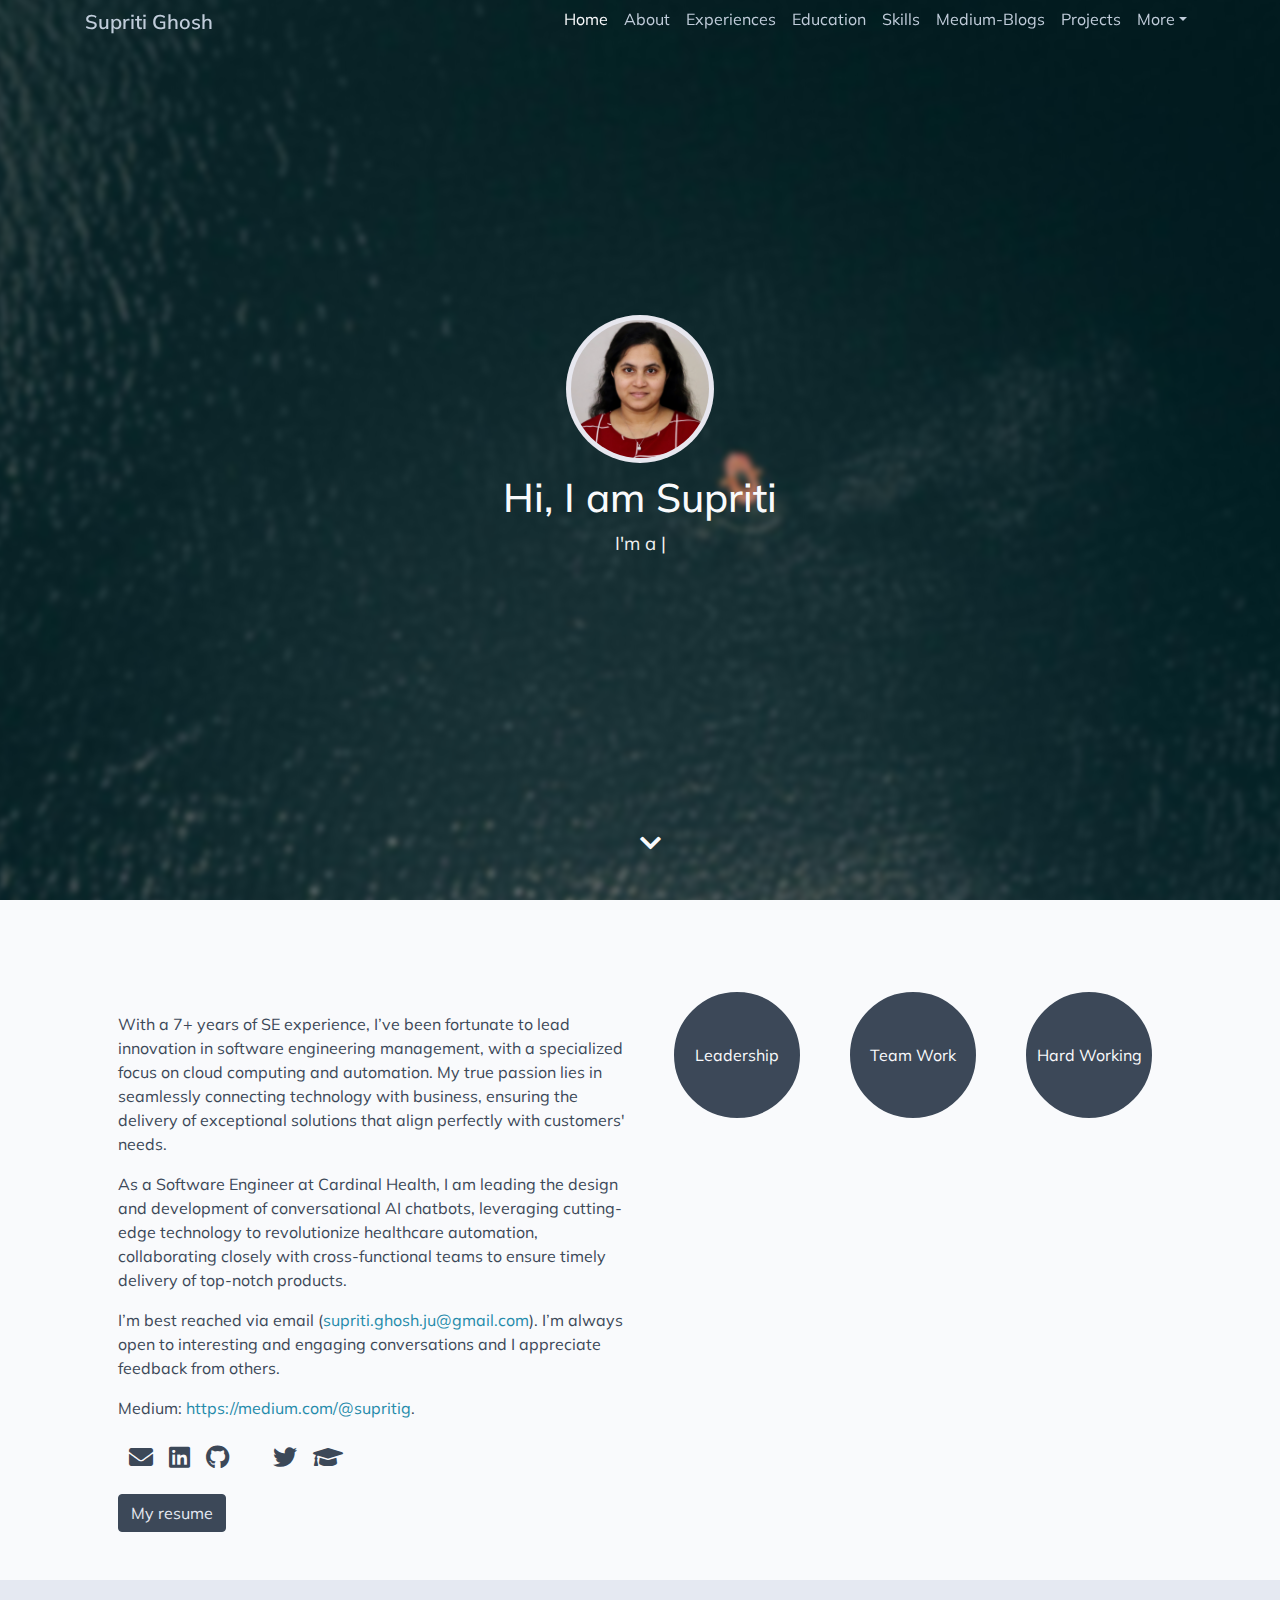
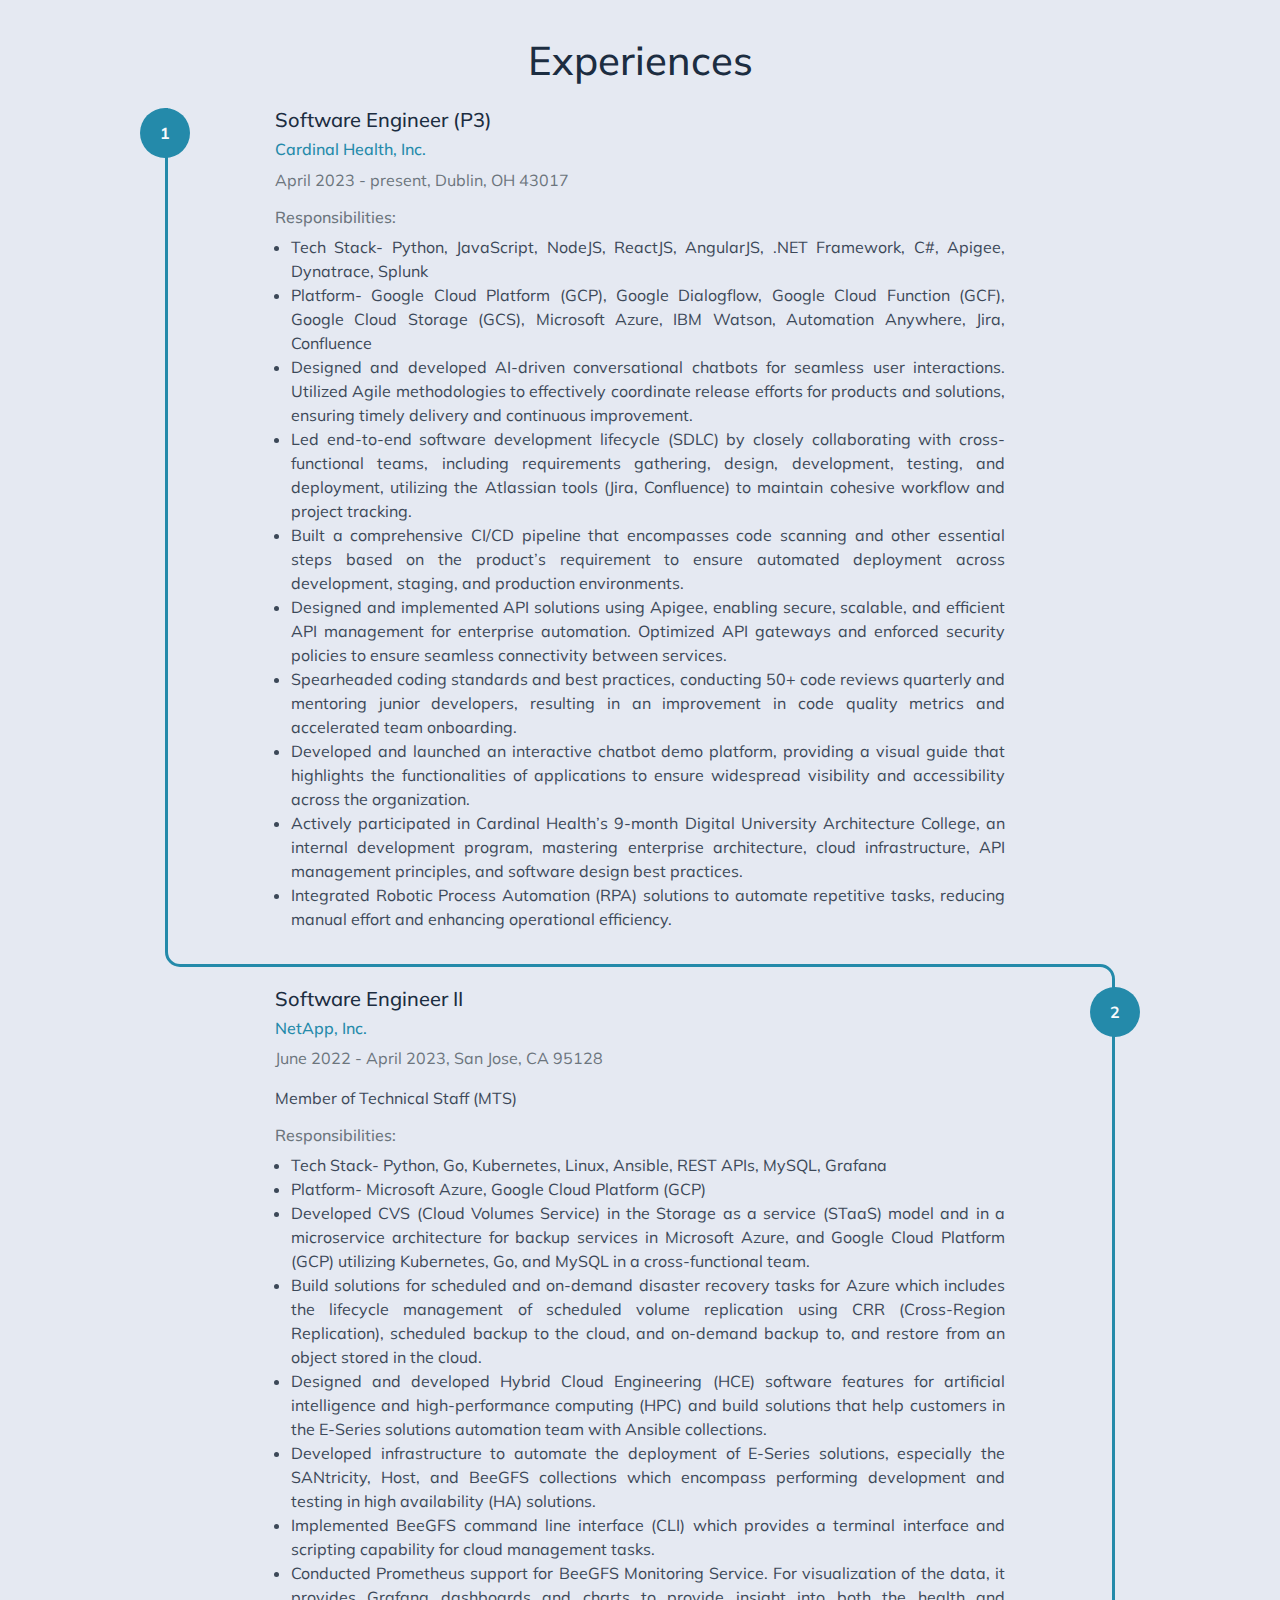
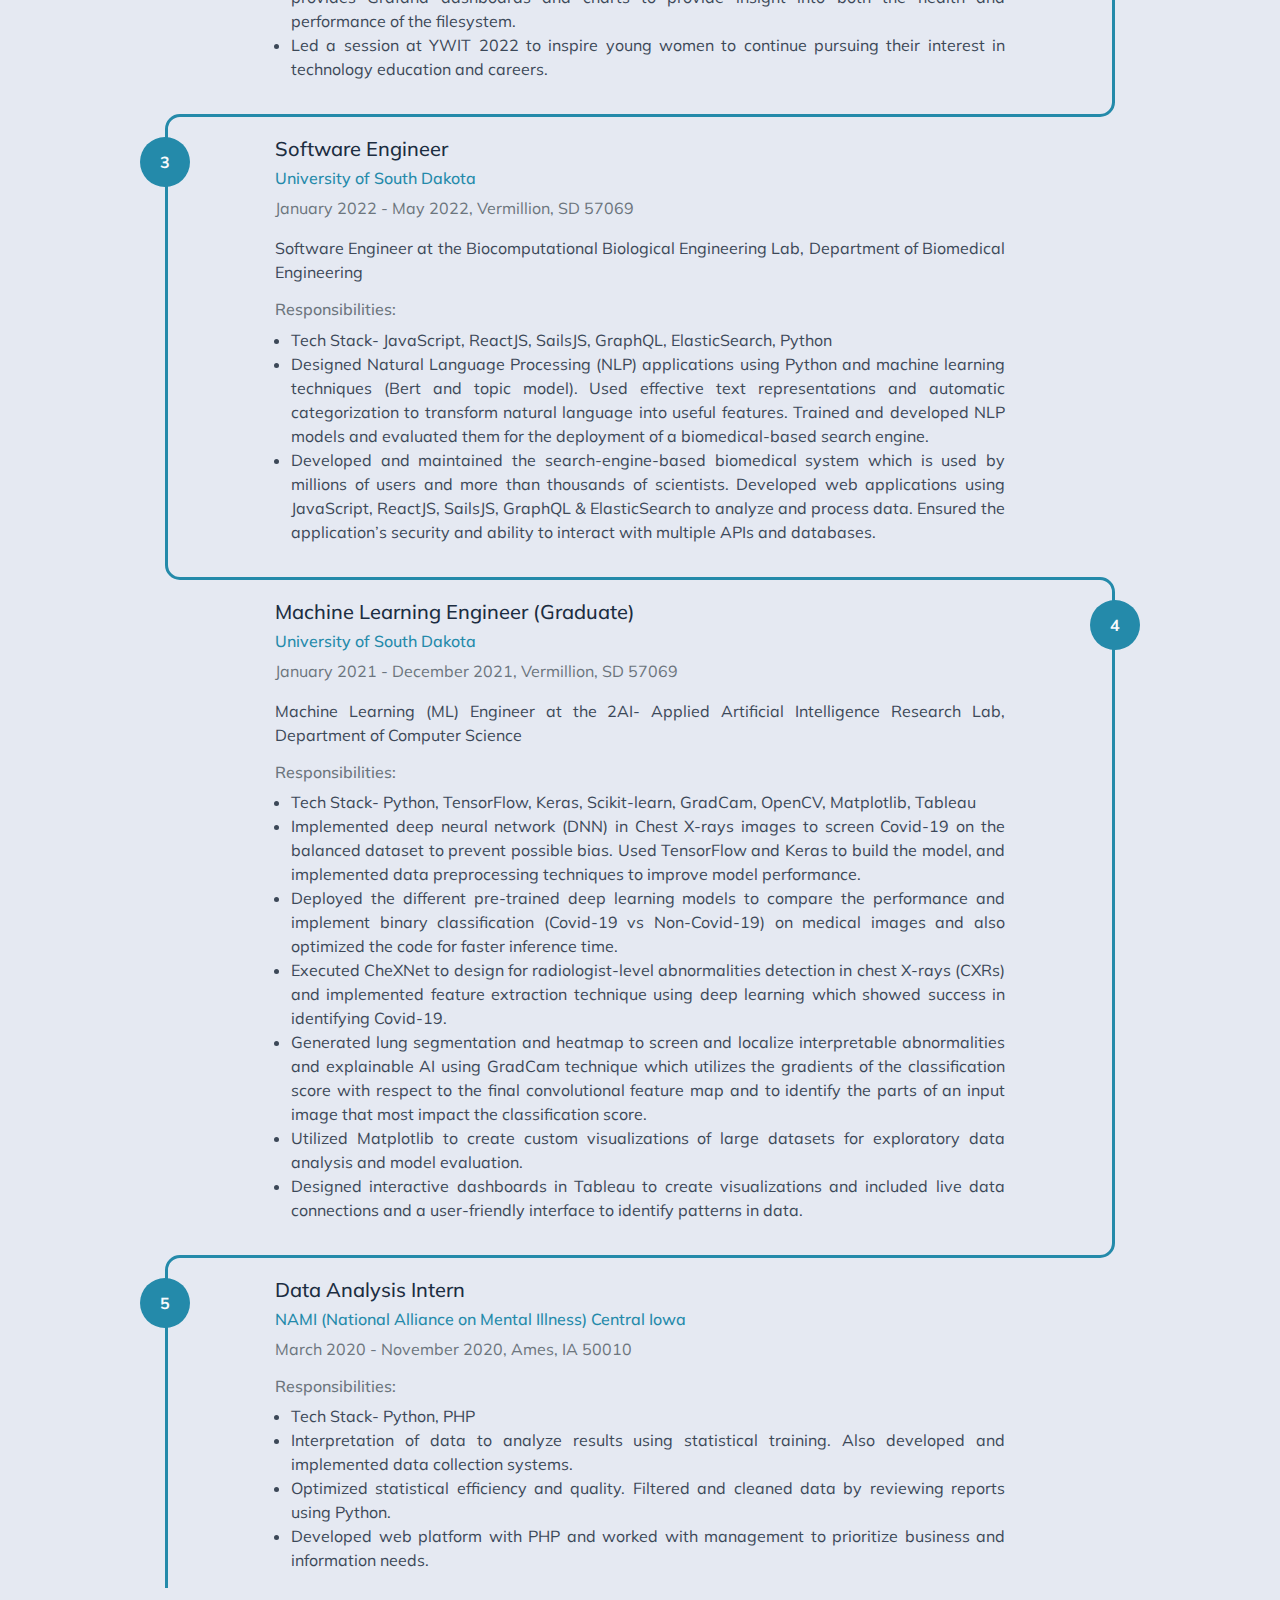
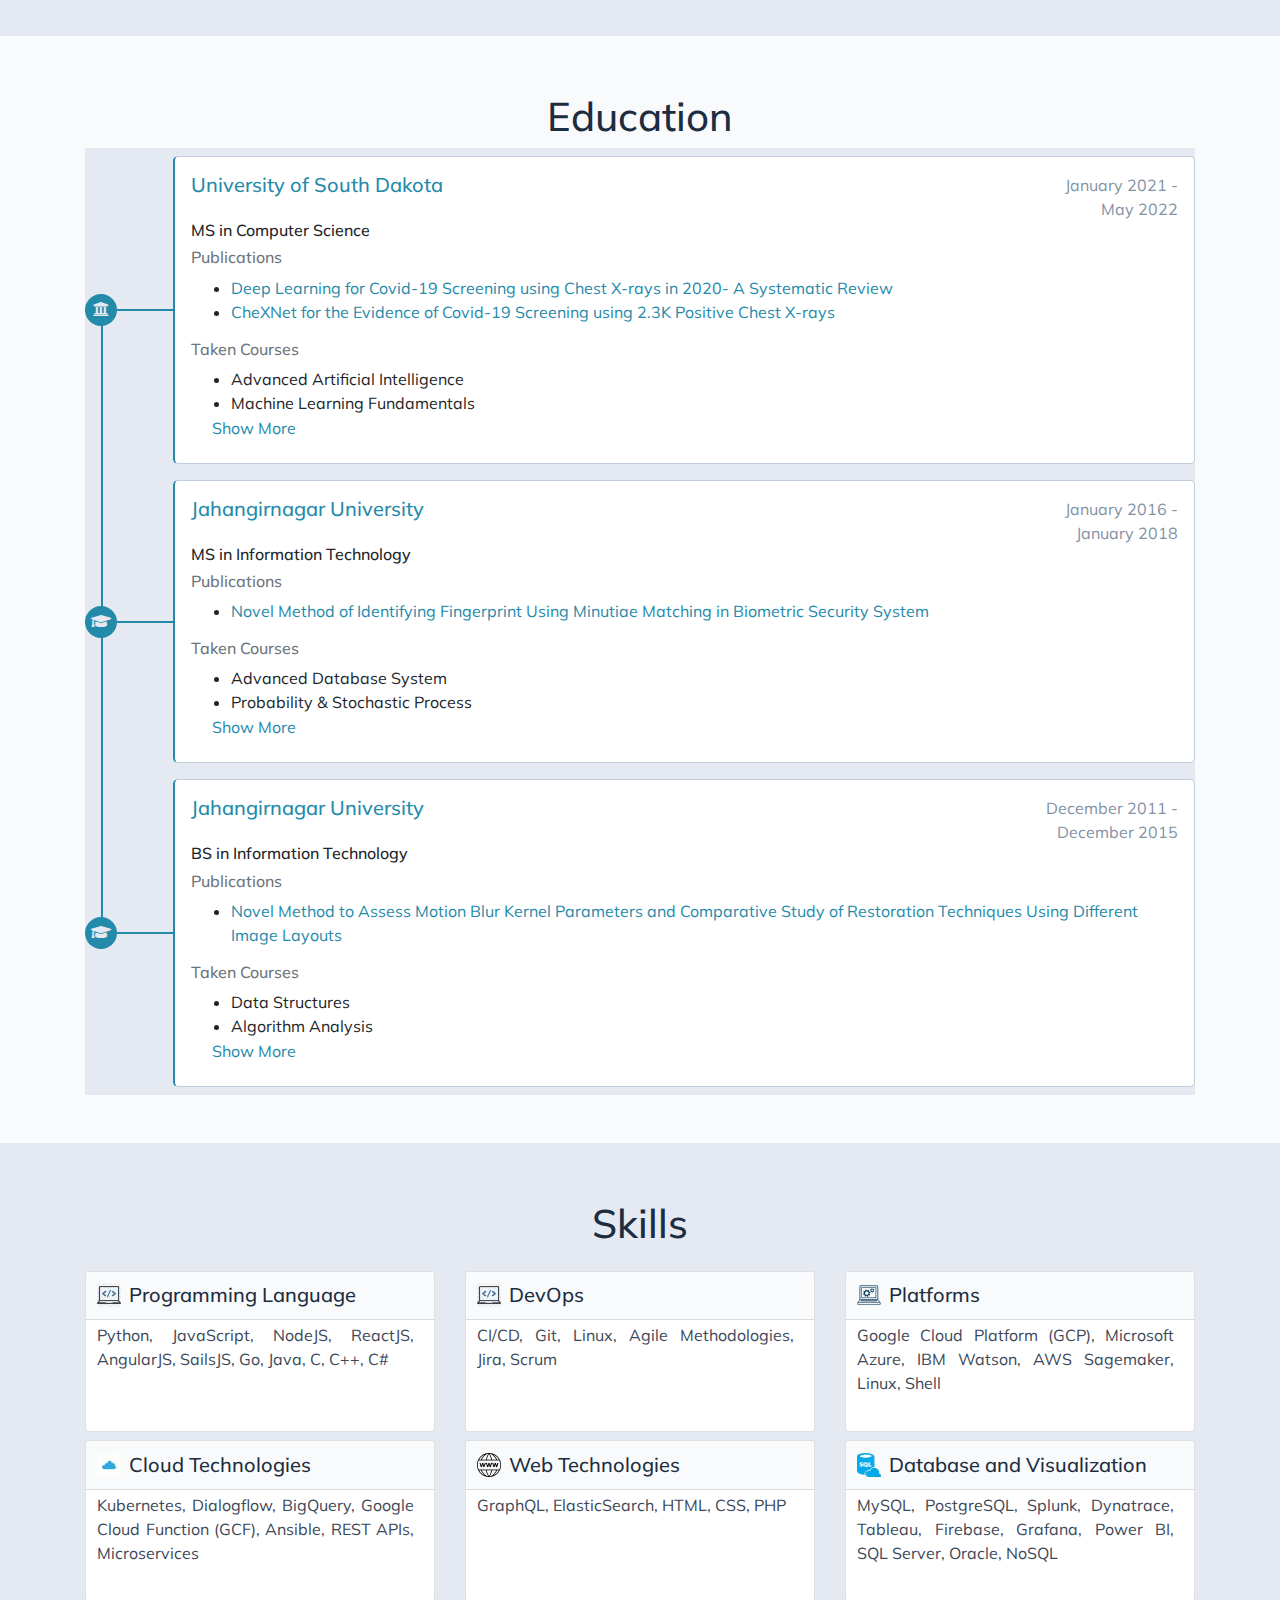
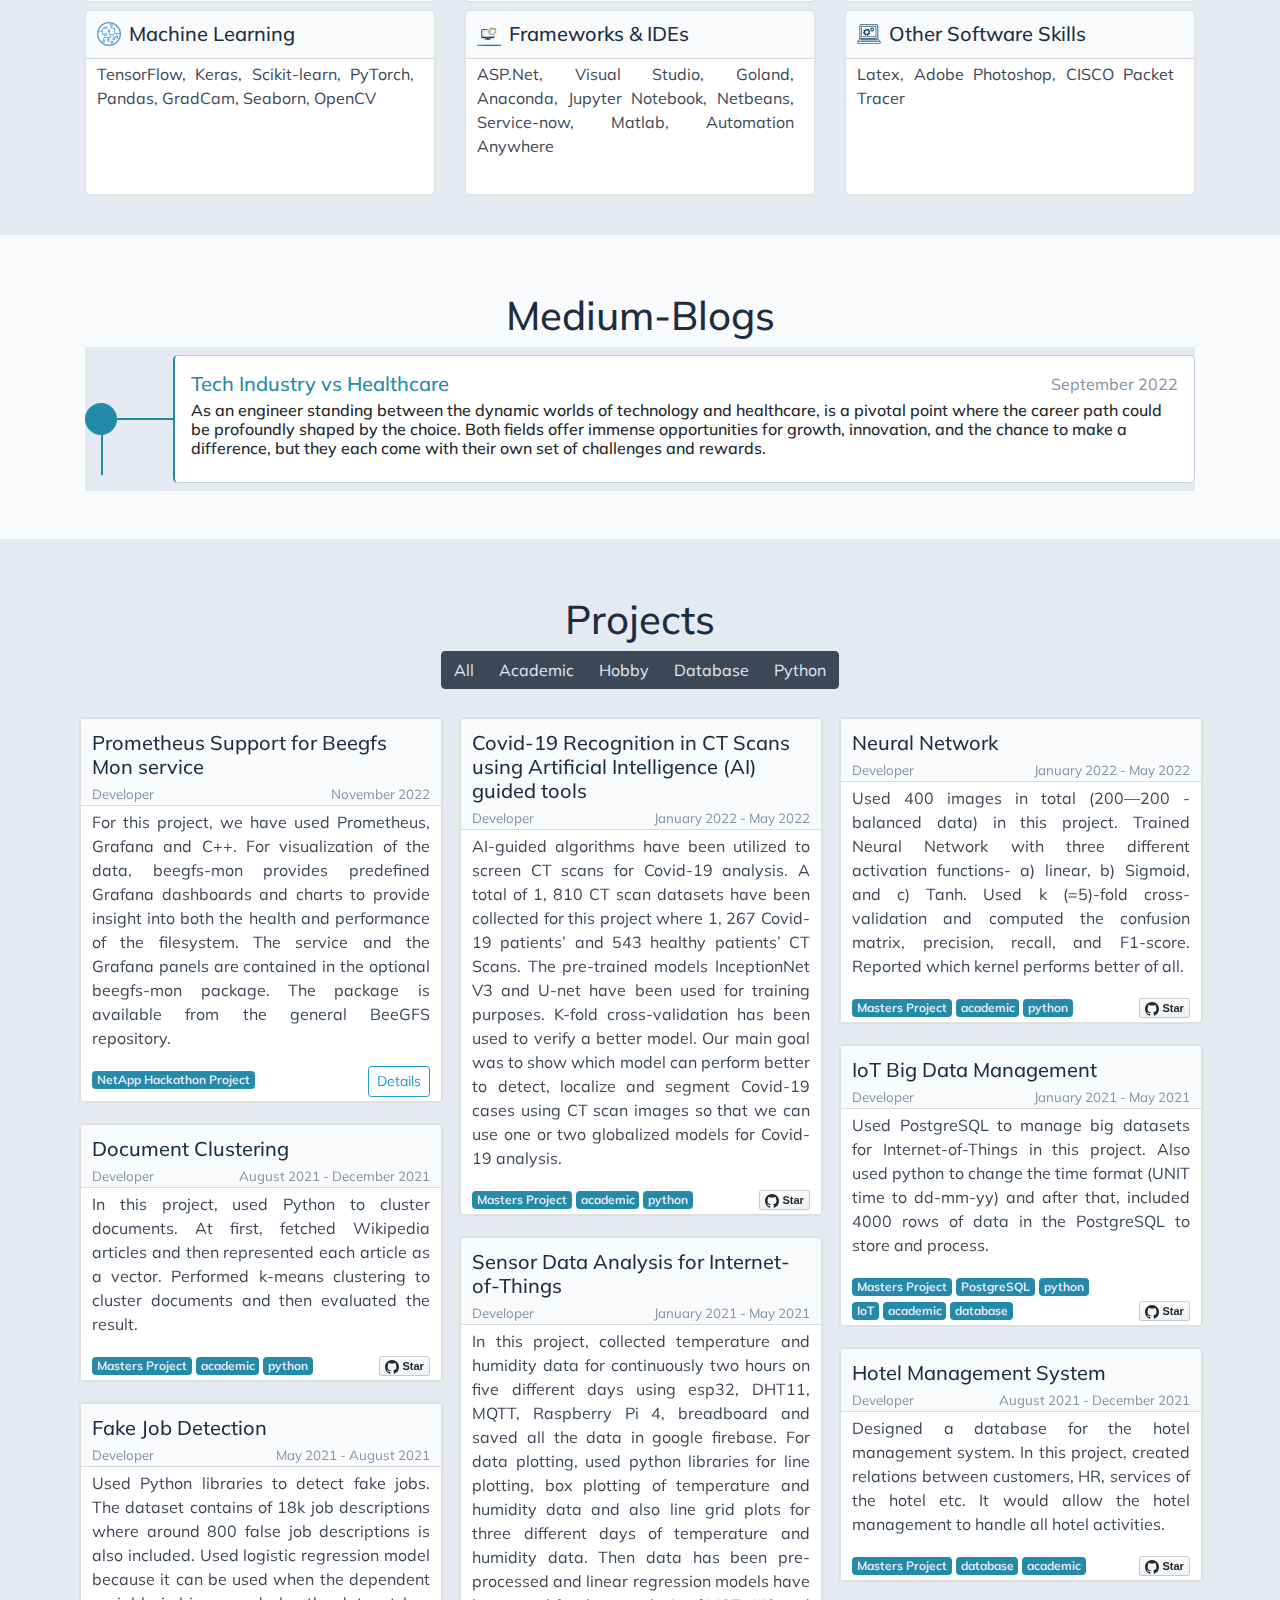
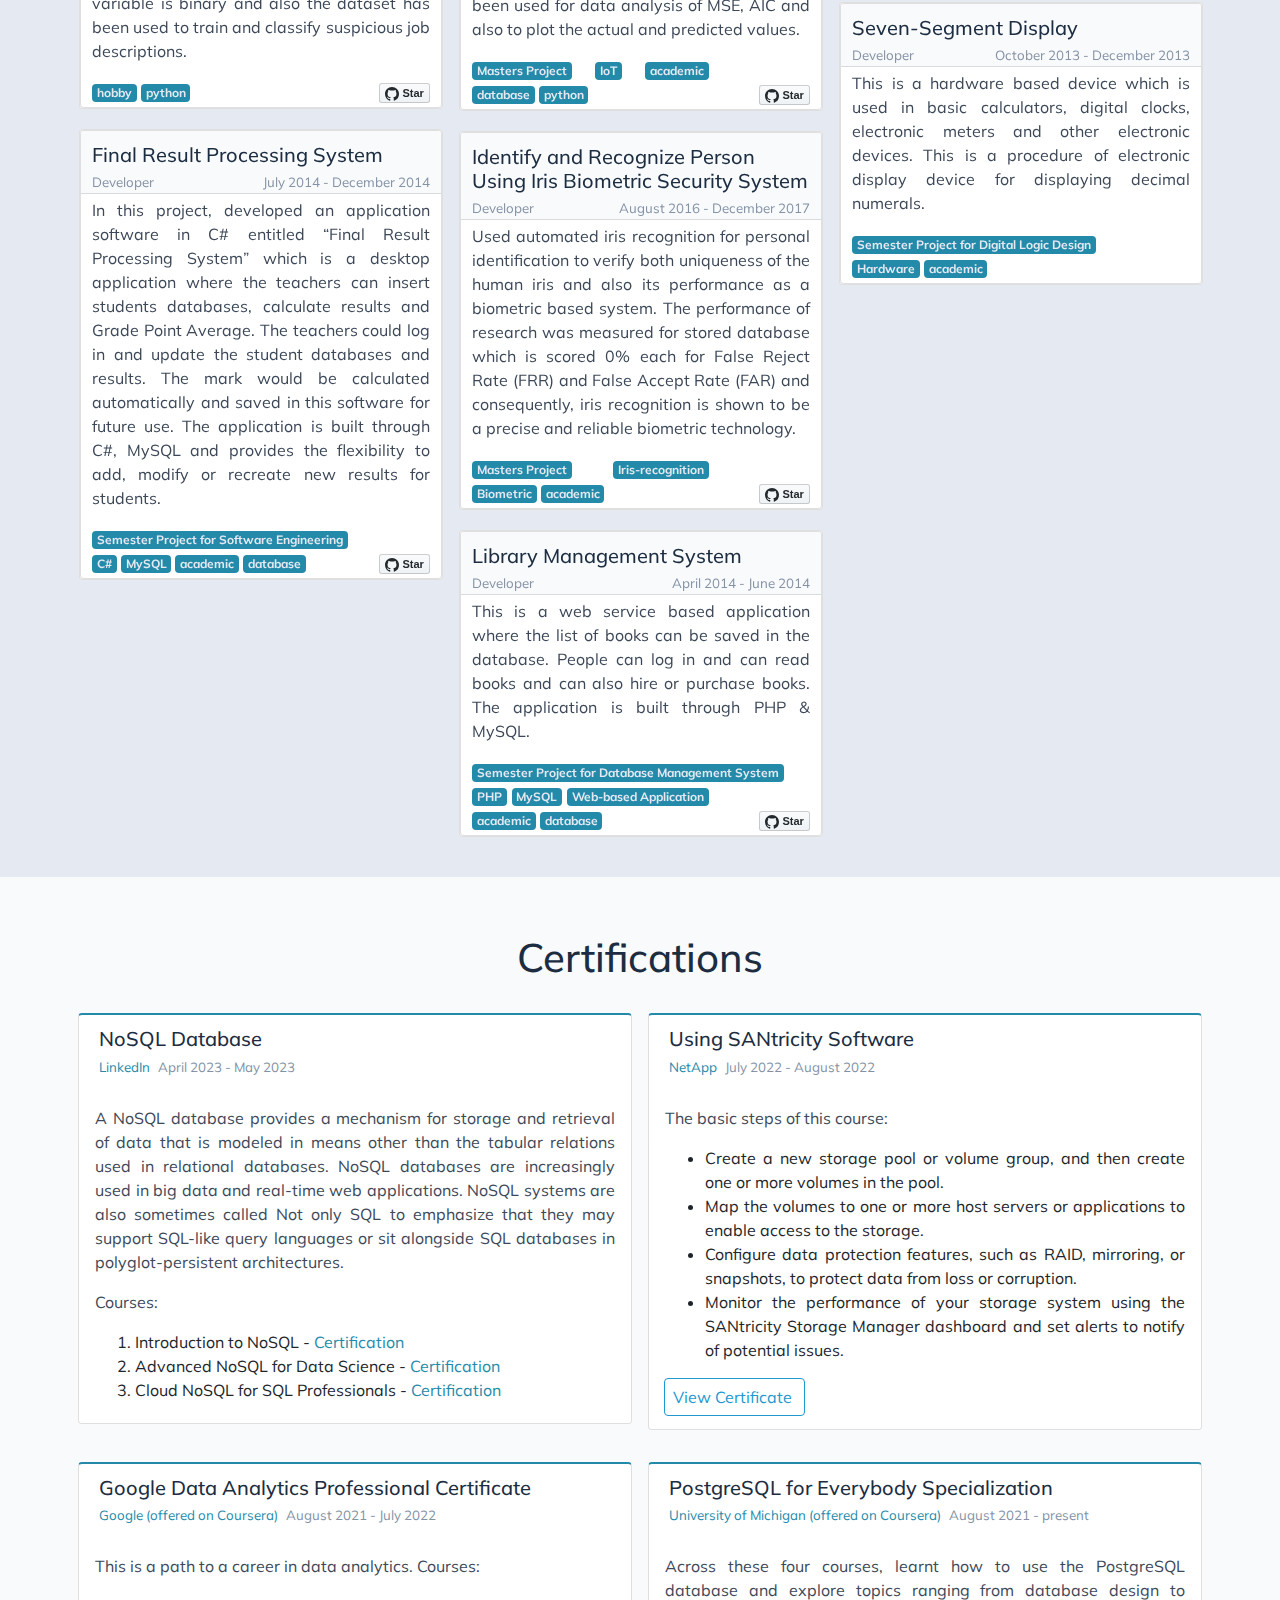
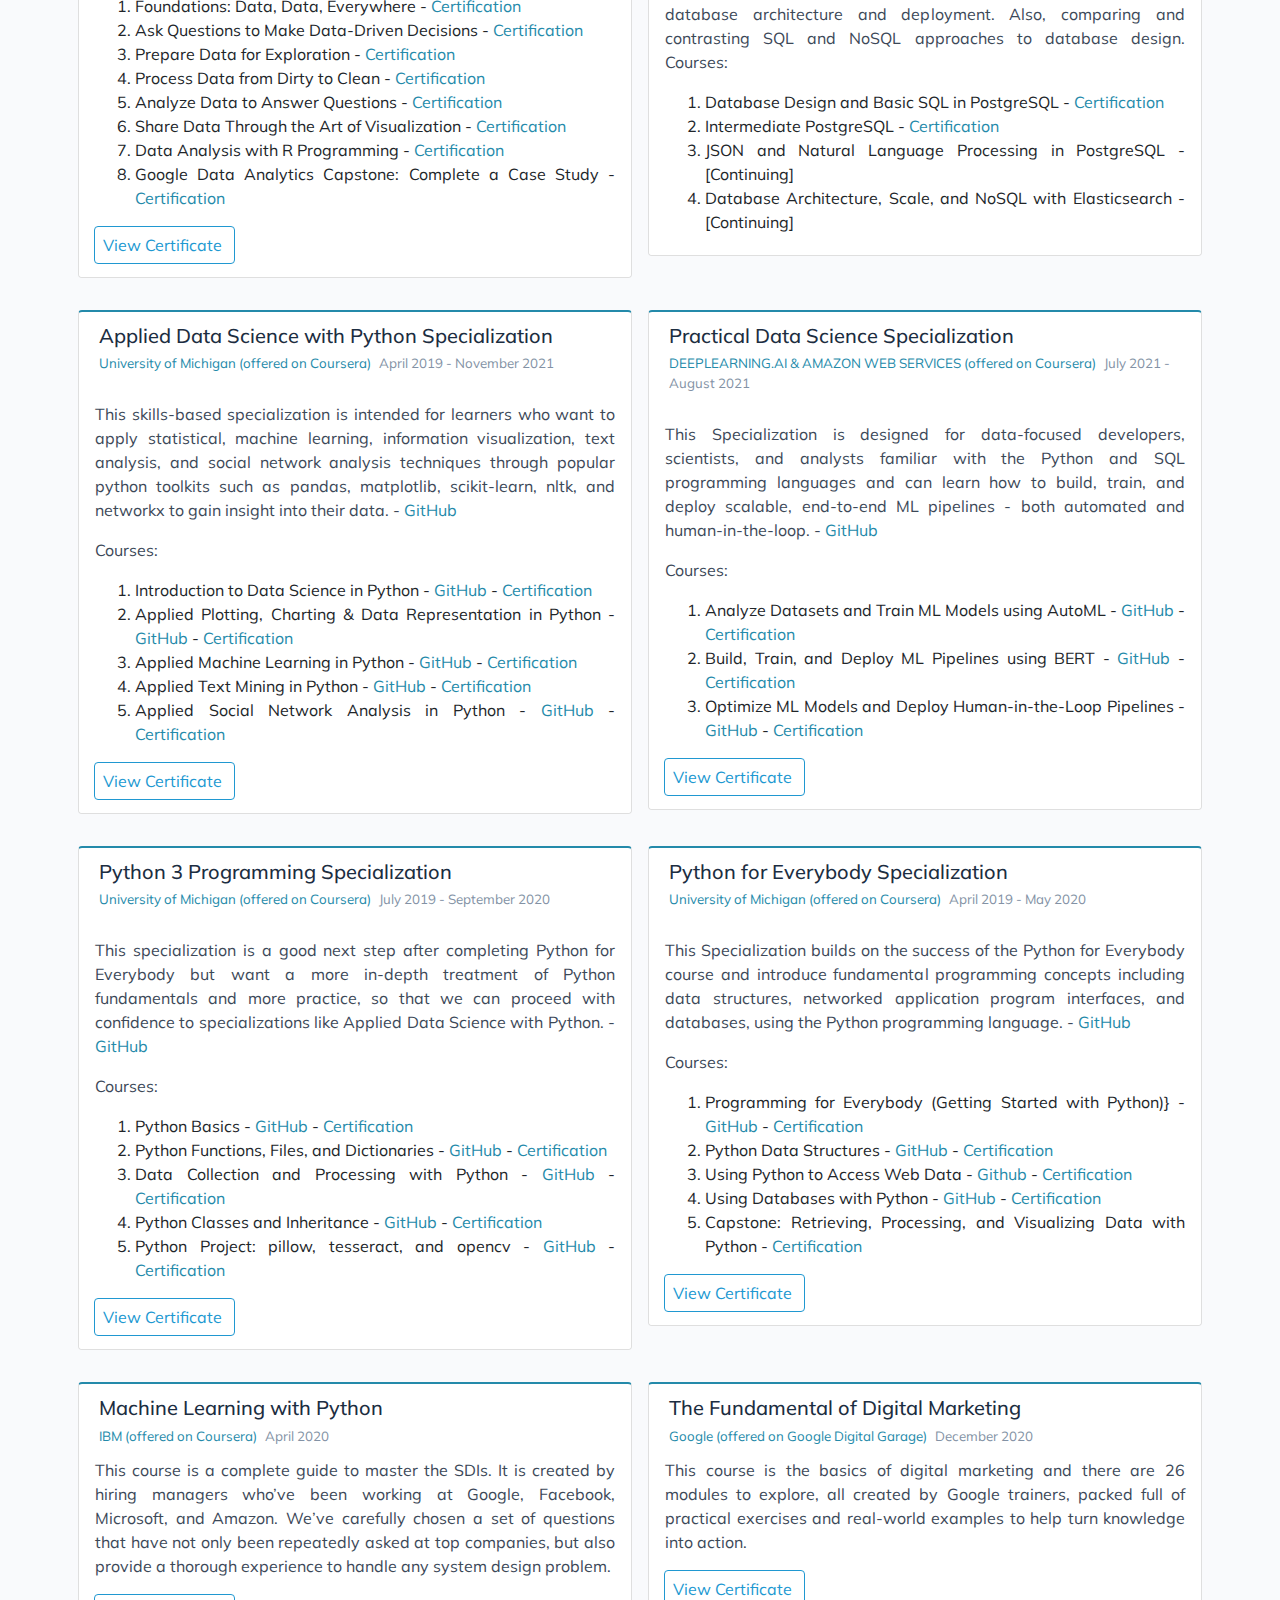
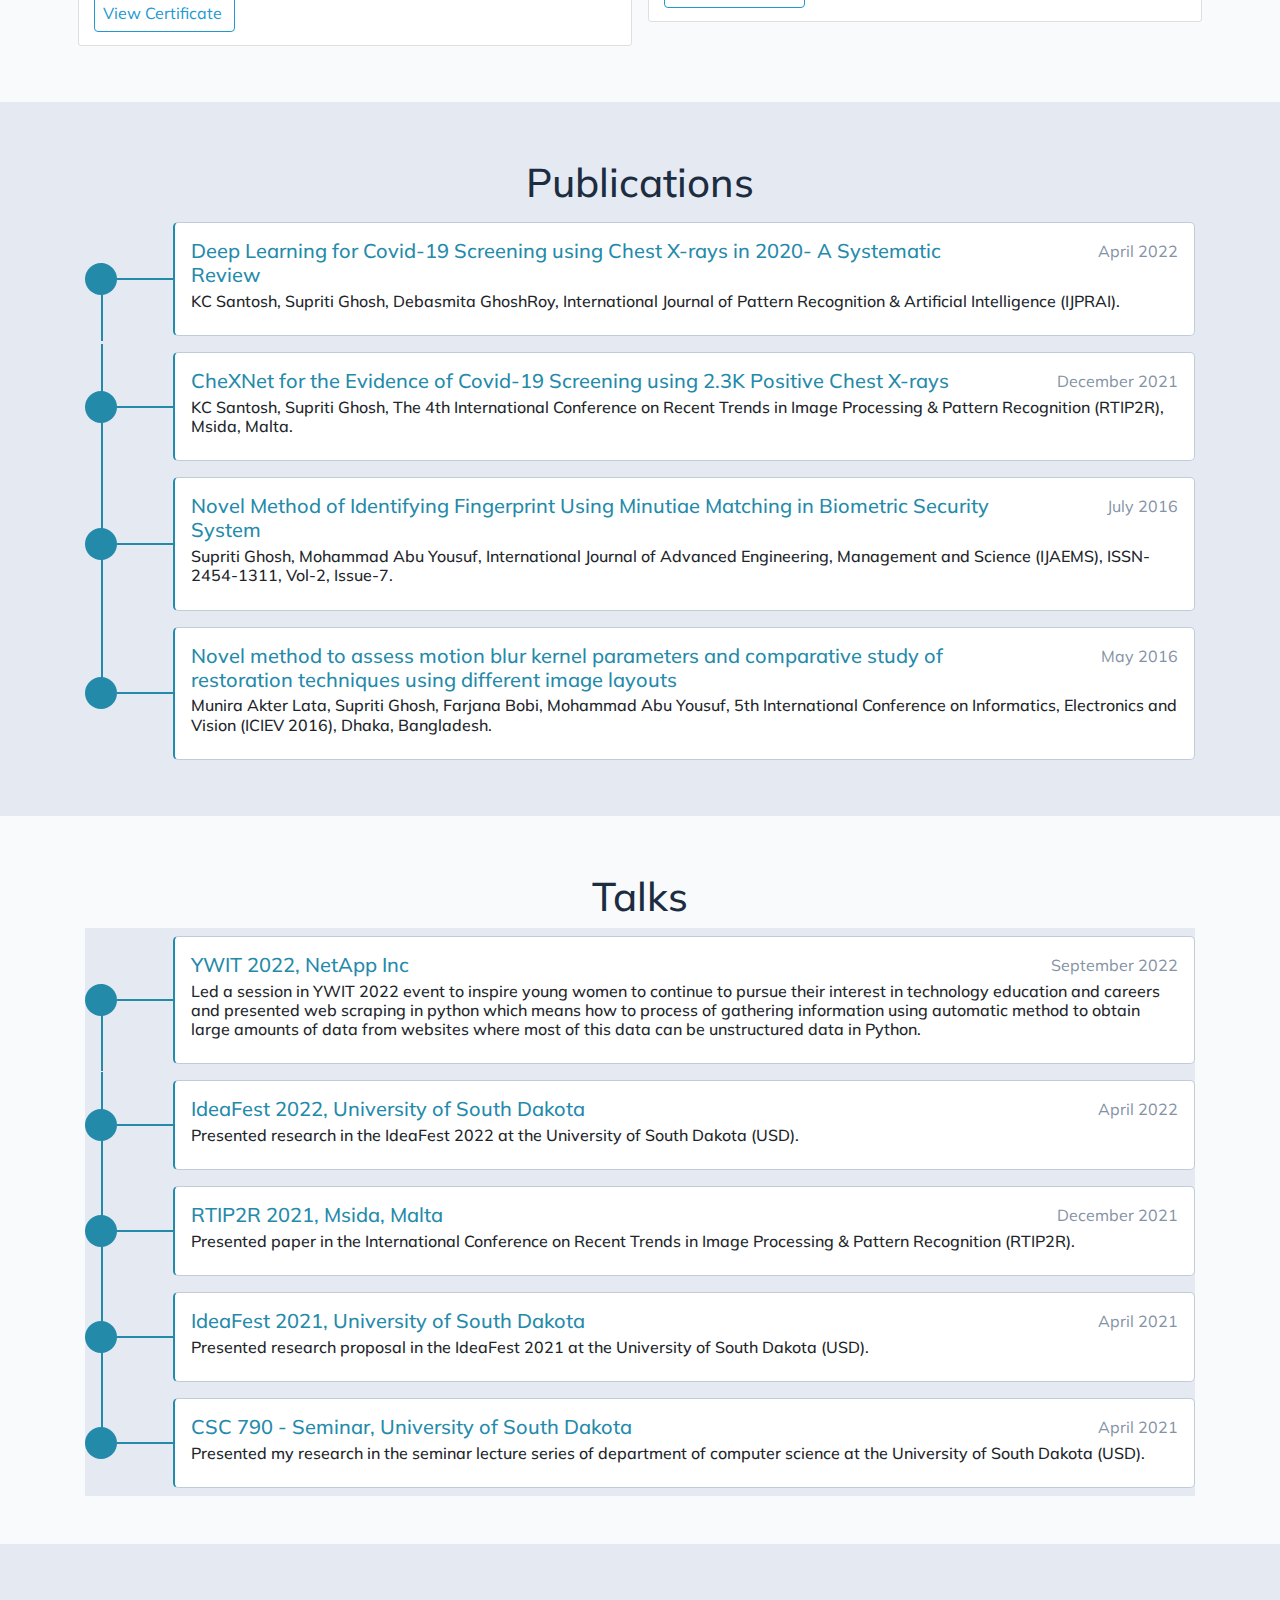
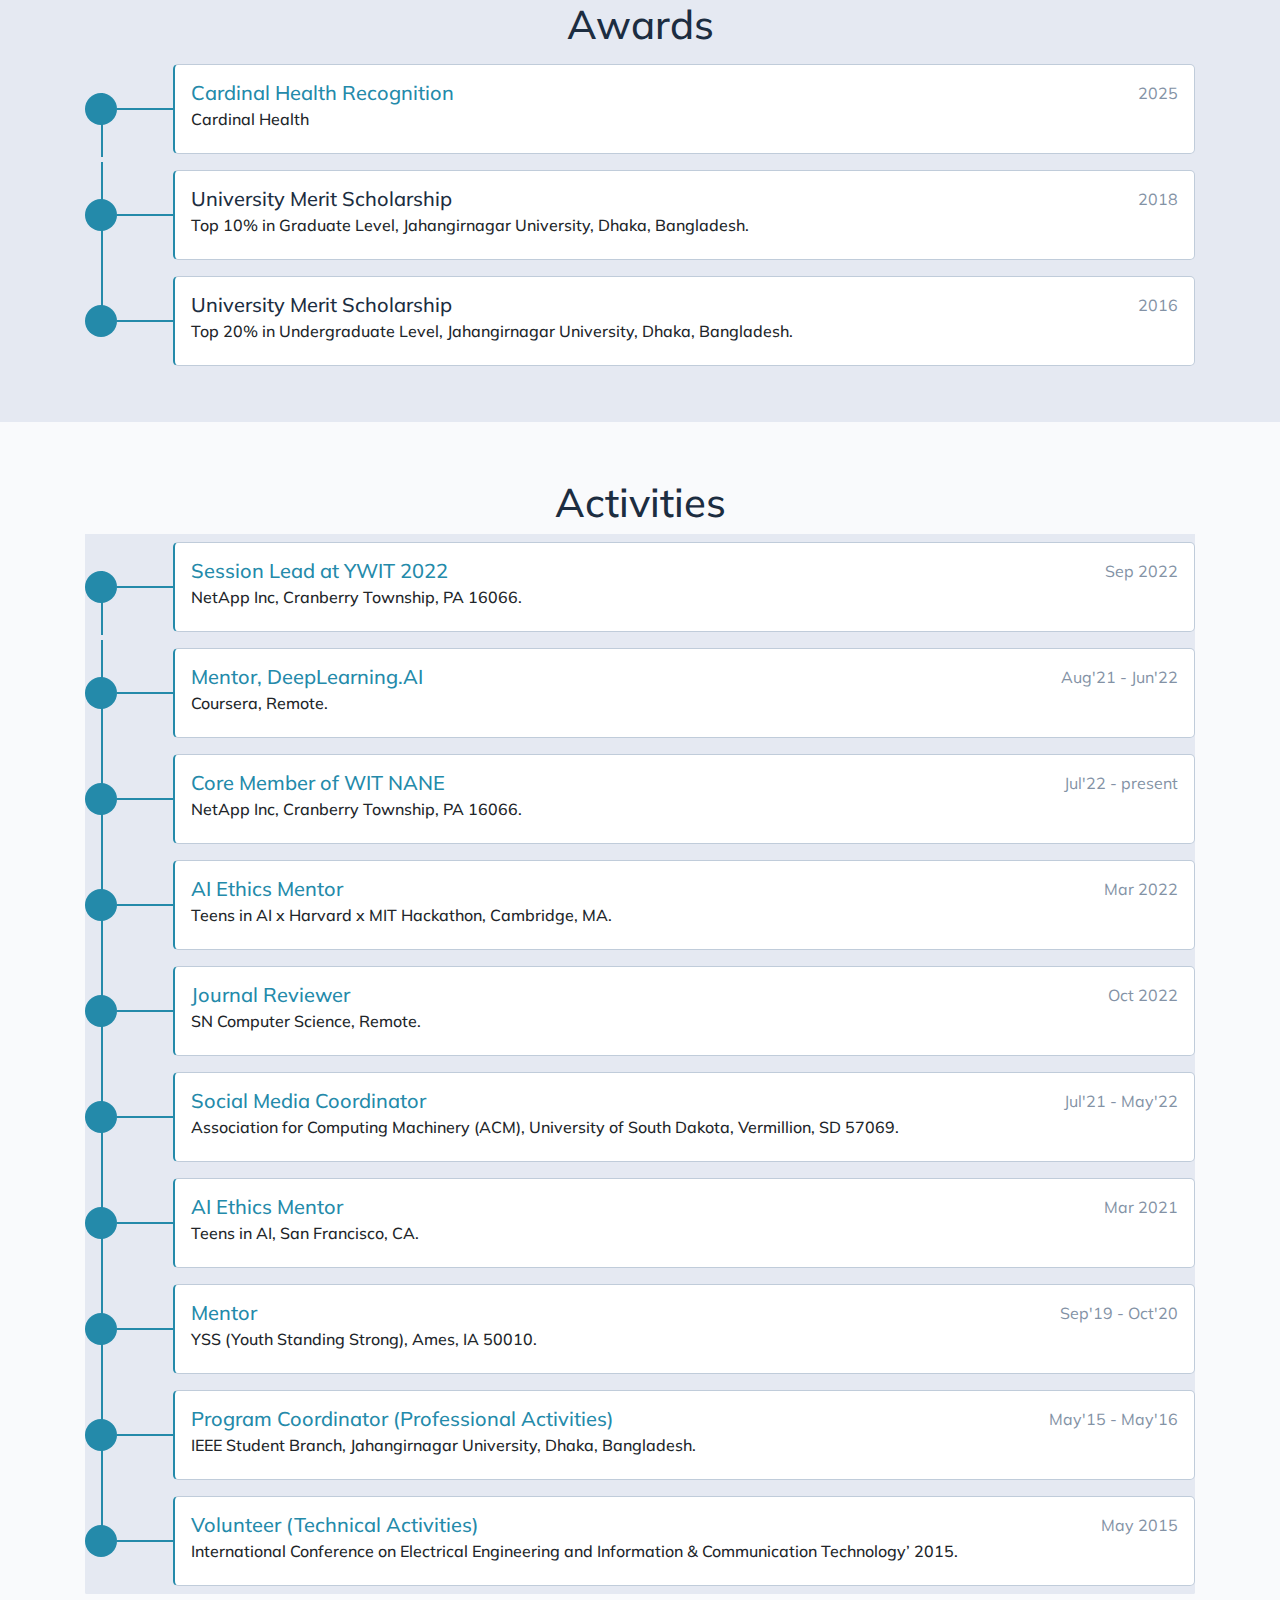
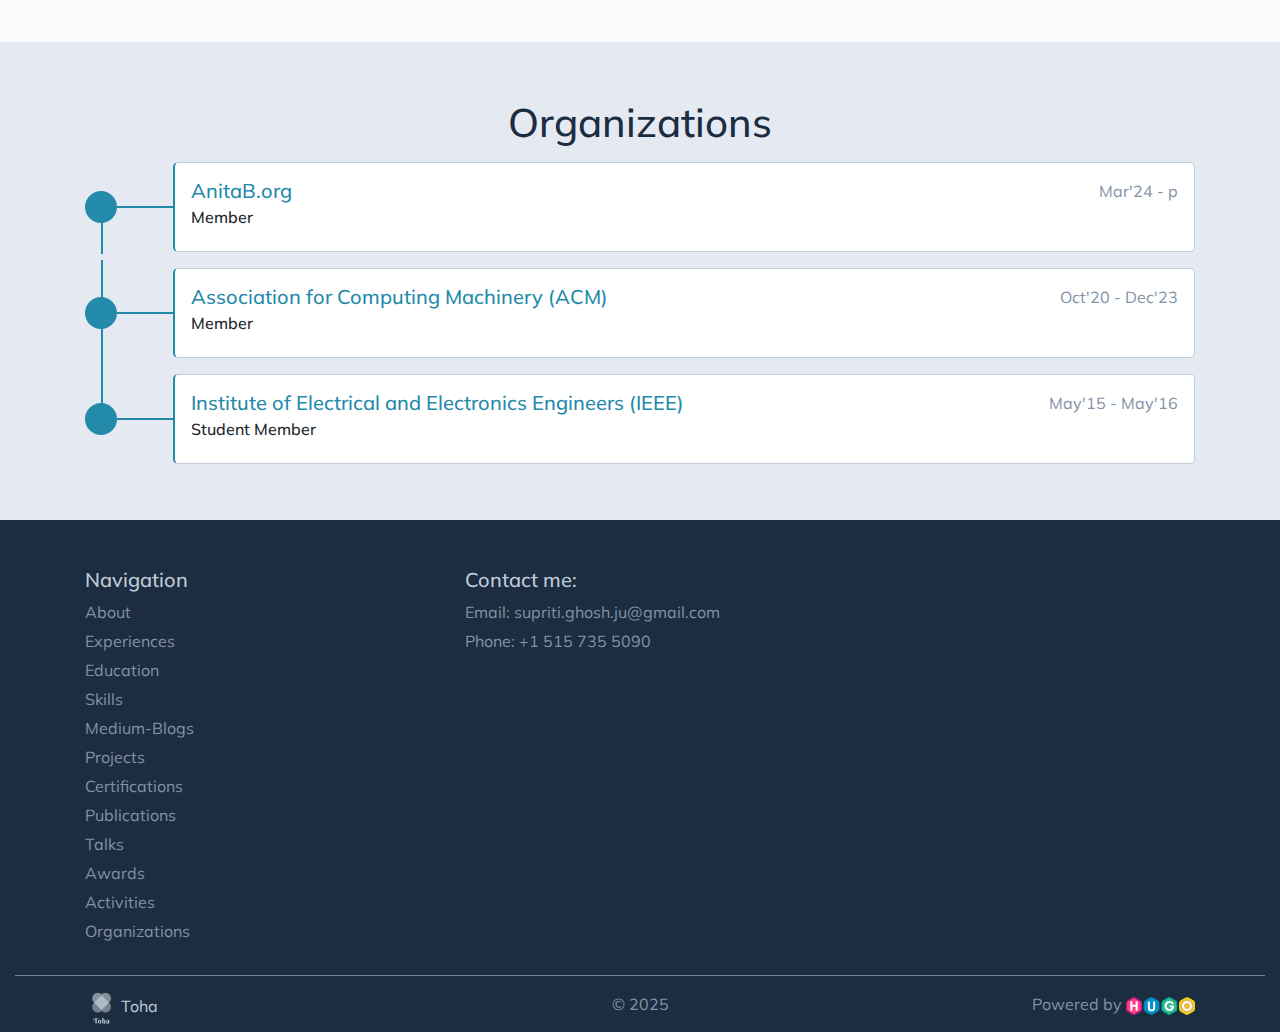
==== commit cdf46448: "updated" ====
--- a/index.html
+++ b/index.html
@@ -412,10 +412,9 @@
       <h3 class="p-1"></h3>
       
       <p class="p-1 text-justify">
-        <p>With a 7+ years of SE experience, I’ve been fortunate to lead innovation in software engineering management, with a specialized focus on cloud computing and automation. My true passion lies in seamlessly connecting technology with business, ensuring the delivery of exceptional solutions that align perfectly with customers' needs.
-As a Software Engineer at Cardinal Health, I am leading the design and development of conversational AI chatbots, leveraging cutting-edge technology to revolutionize healthcare automation, collaborating closely with cross-functional teams to ensure timely delivery of top-notch products.
-I&rsquo;m best reached via email (<a href="mailto:supriti.ghosh.ju@gmail.com">supriti.ghosh.ju@gmail.com</a>). I&rsquo;m always open to interesting and engaging conversations and I appreciate feedback from others.
-My personal website: <a href="https://supritighosh.github.io">https://supritighosh.github.io</a>.</p>
+        <p>With a 7+ years of SE experience, I’ve been fortunate to lead innovation in software engineering management, with a specialized focus on cloud computing and automation. My true passion lies in seamlessly connecting technology with business, ensuring the delivery of exceptional solutions that align perfectly with customers' needs.</p>
+<p>As a Software Engineer at Cardinal Health, I am leading the design and development of conversational AI chatbots, leveraging cutting-edge technology to revolutionize healthcare automation, collaborating closely with cross-functional teams to ensure timely delivery of top-notch products.</p>
+<p>I&rsquo;m best reached via email (<a href="mailto:supriti.ghosh.ju@gmail.com">supriti.ghosh.ju@gmail.com</a>). I&rsquo;m always open to interesting and engaging conversations and I appreciate feedback from others.</p>
 <p>Medium: <a href="https://medium.com/@supritig">https://medium.com/@supritig</a>.</p>
 
       </p>
@@ -478,7 +477,7 @@
     <div class="circular-progress blue">
     <span class="circular-progress-left">
         <span
-        class="circular-progress-bar circular-progress-percentage-95"
+        class="circular-progress-bar circular-progress-percentage-100"
         
         ></span>
     </span>
@@ -526,7 +525,7 @@
     <div class="circular-progress orange">
     <span class="circular-progress-left">
         <span
-        class="circular-progress-bar circular-progress-percentage-95"
+        class="circular-progress-bar circular-progress-percentage-100"
         
         ></span>
     </span>
@@ -2857,6 +2856,35 @@
     <div class="container">
         <table class="education-info-table">
             <tbody>
+                
+                <tr>
+                    <td class="icon">
+                        <div class="hline"></div>
+                        <div class="icon-holder">
+                            <i class="fas "></i>
+                        </div>
+                    </td>
+                    <td class="line">
+                        <div></div>
+                    </td>
+                    <td class="details">
+                        <div class="degree-info card">
+                            <div class="row">
+                                <div class="col-lg-10 col-md-8">
+                                    
+                                        <h5><a href="https://www.linkedin.com/in/supritighosh/overlay/1741057645054/single-media-viewer/?profileId=ACoAAA2x2Q4BFJEBzwqY69Q2TPxCg0ZxWSfCzD8" title="Cardinal Health Recognition" target="_blank" rel="noopener">Cardinal Health Recognition</a></h5>
+                                    
+                                </div>
+                                <div class="timeframe col-lg-2 col-md-4">2025</div>
+                            </div>
+                            <h6>Cardinal Health</h6>
+                            
+                            
+                            
+                            
+                        </div>
+                    </td>
+                </tr>
                 
                 <tr>
                     <td class="icon">
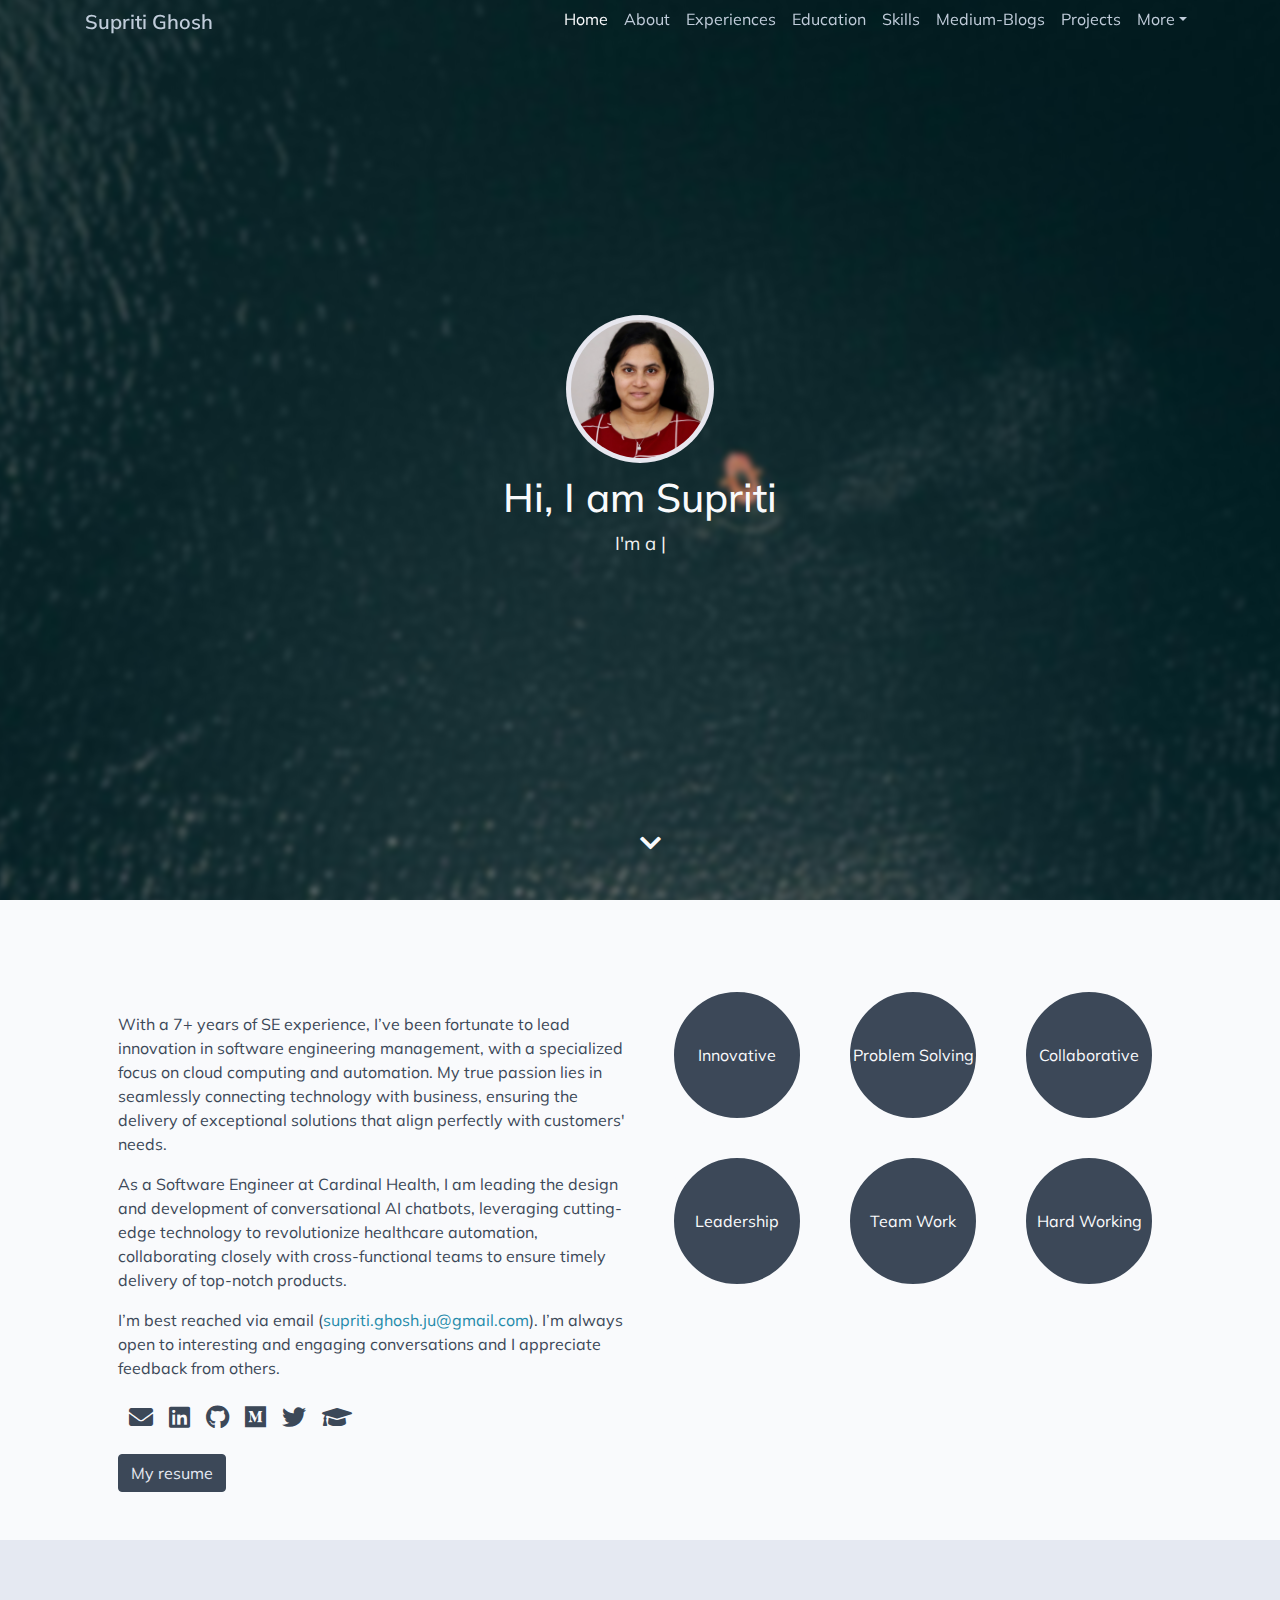
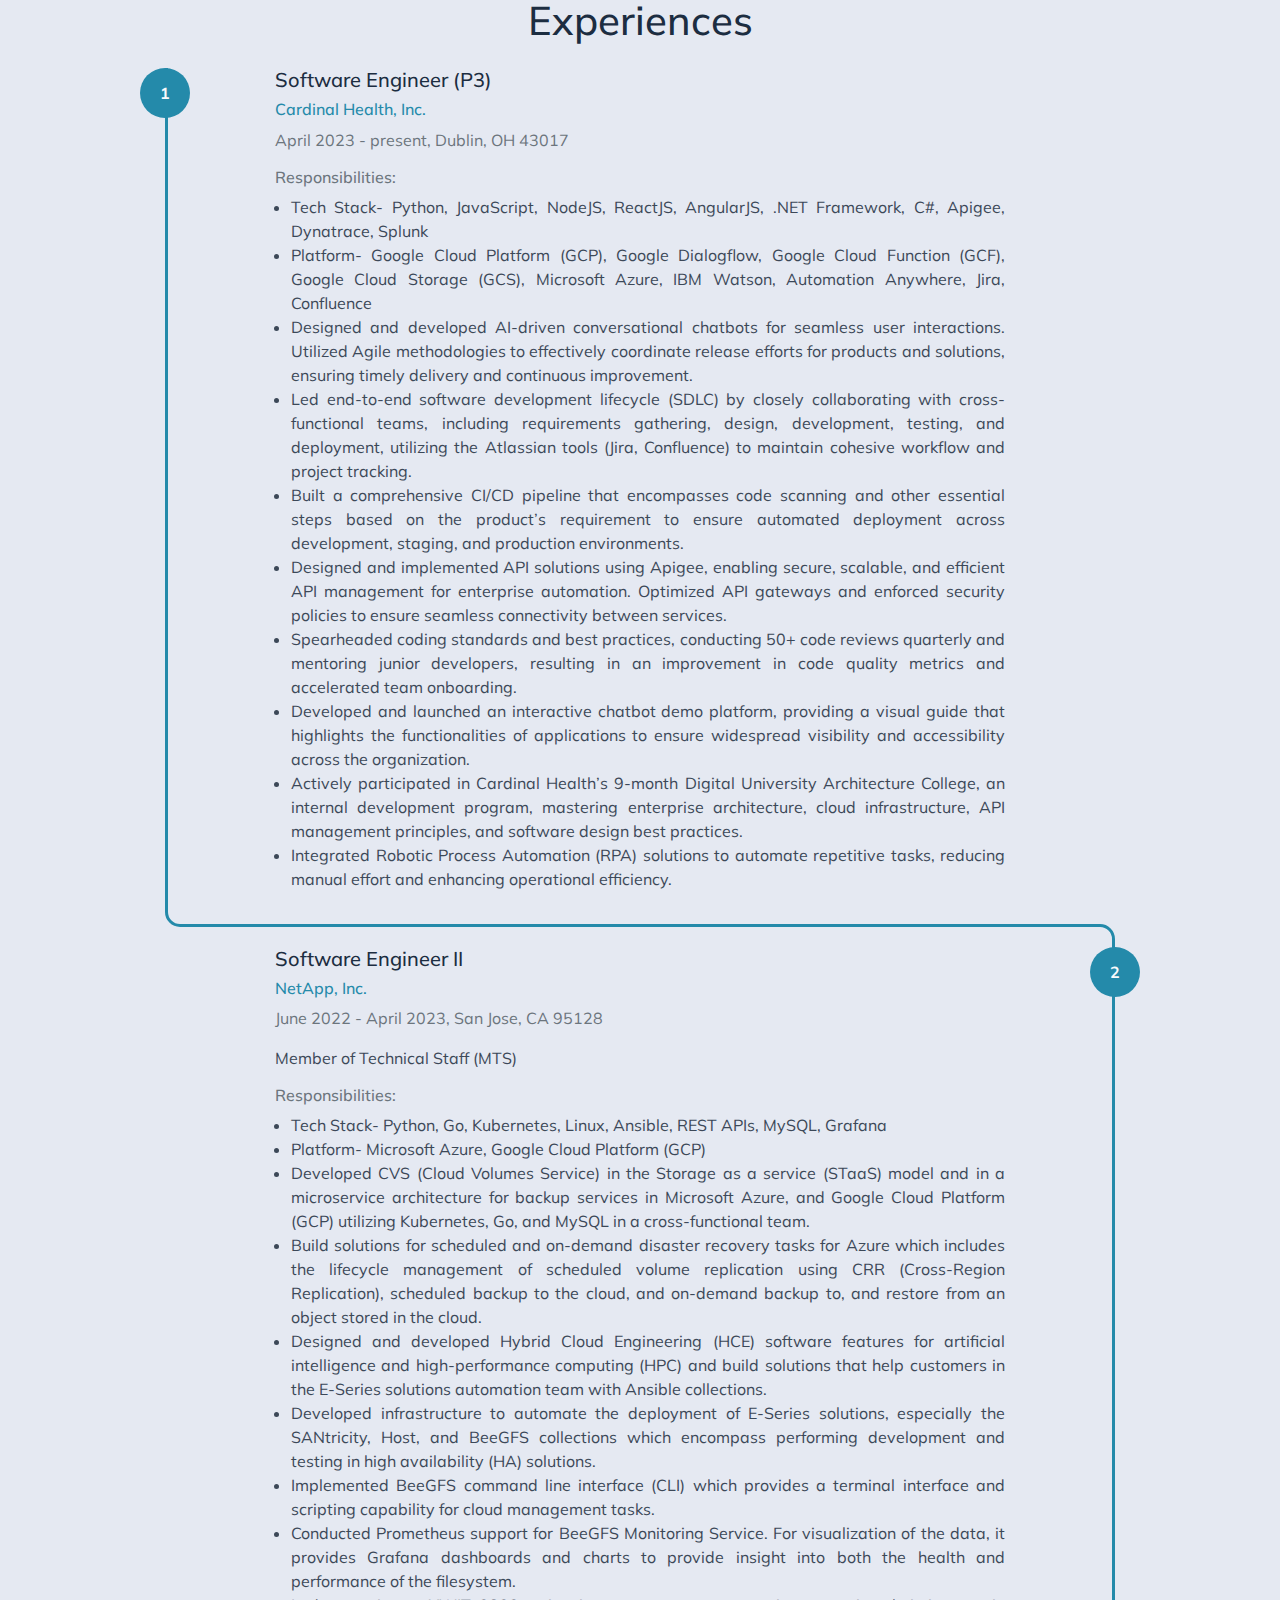
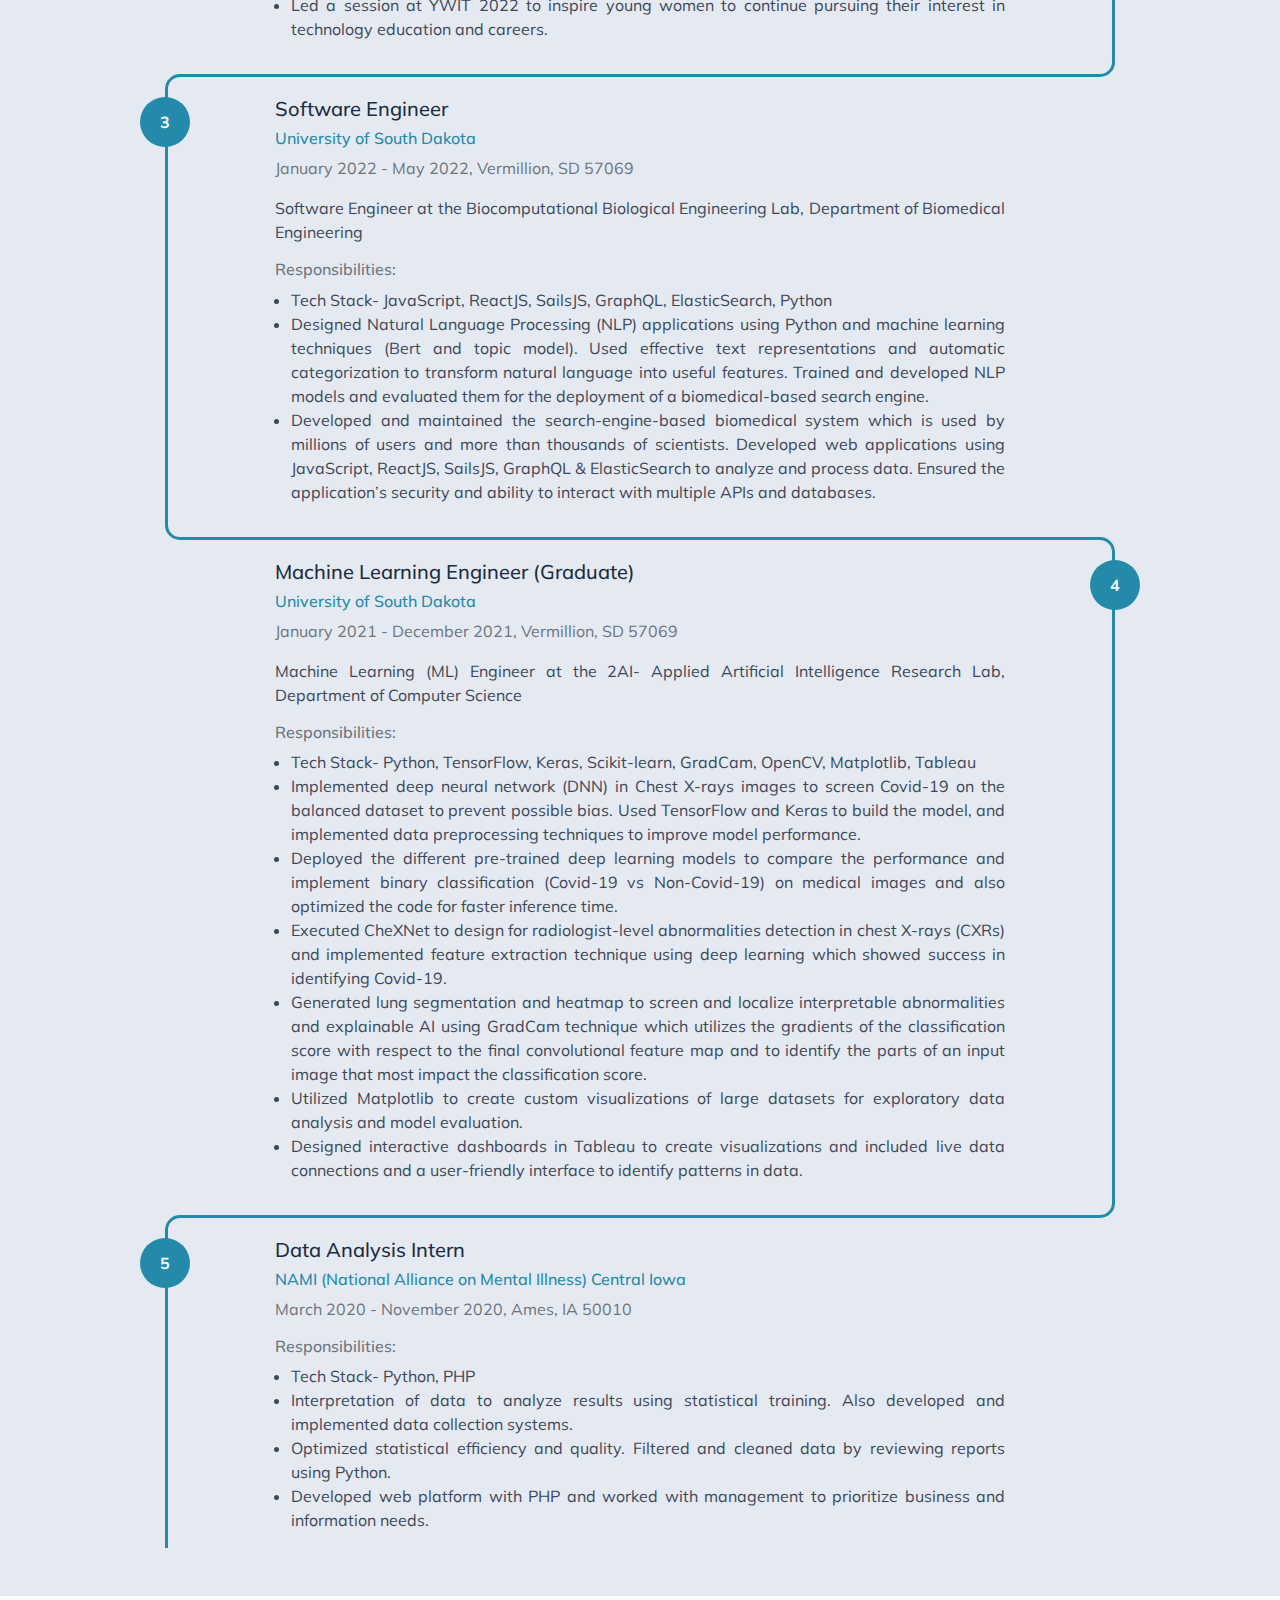
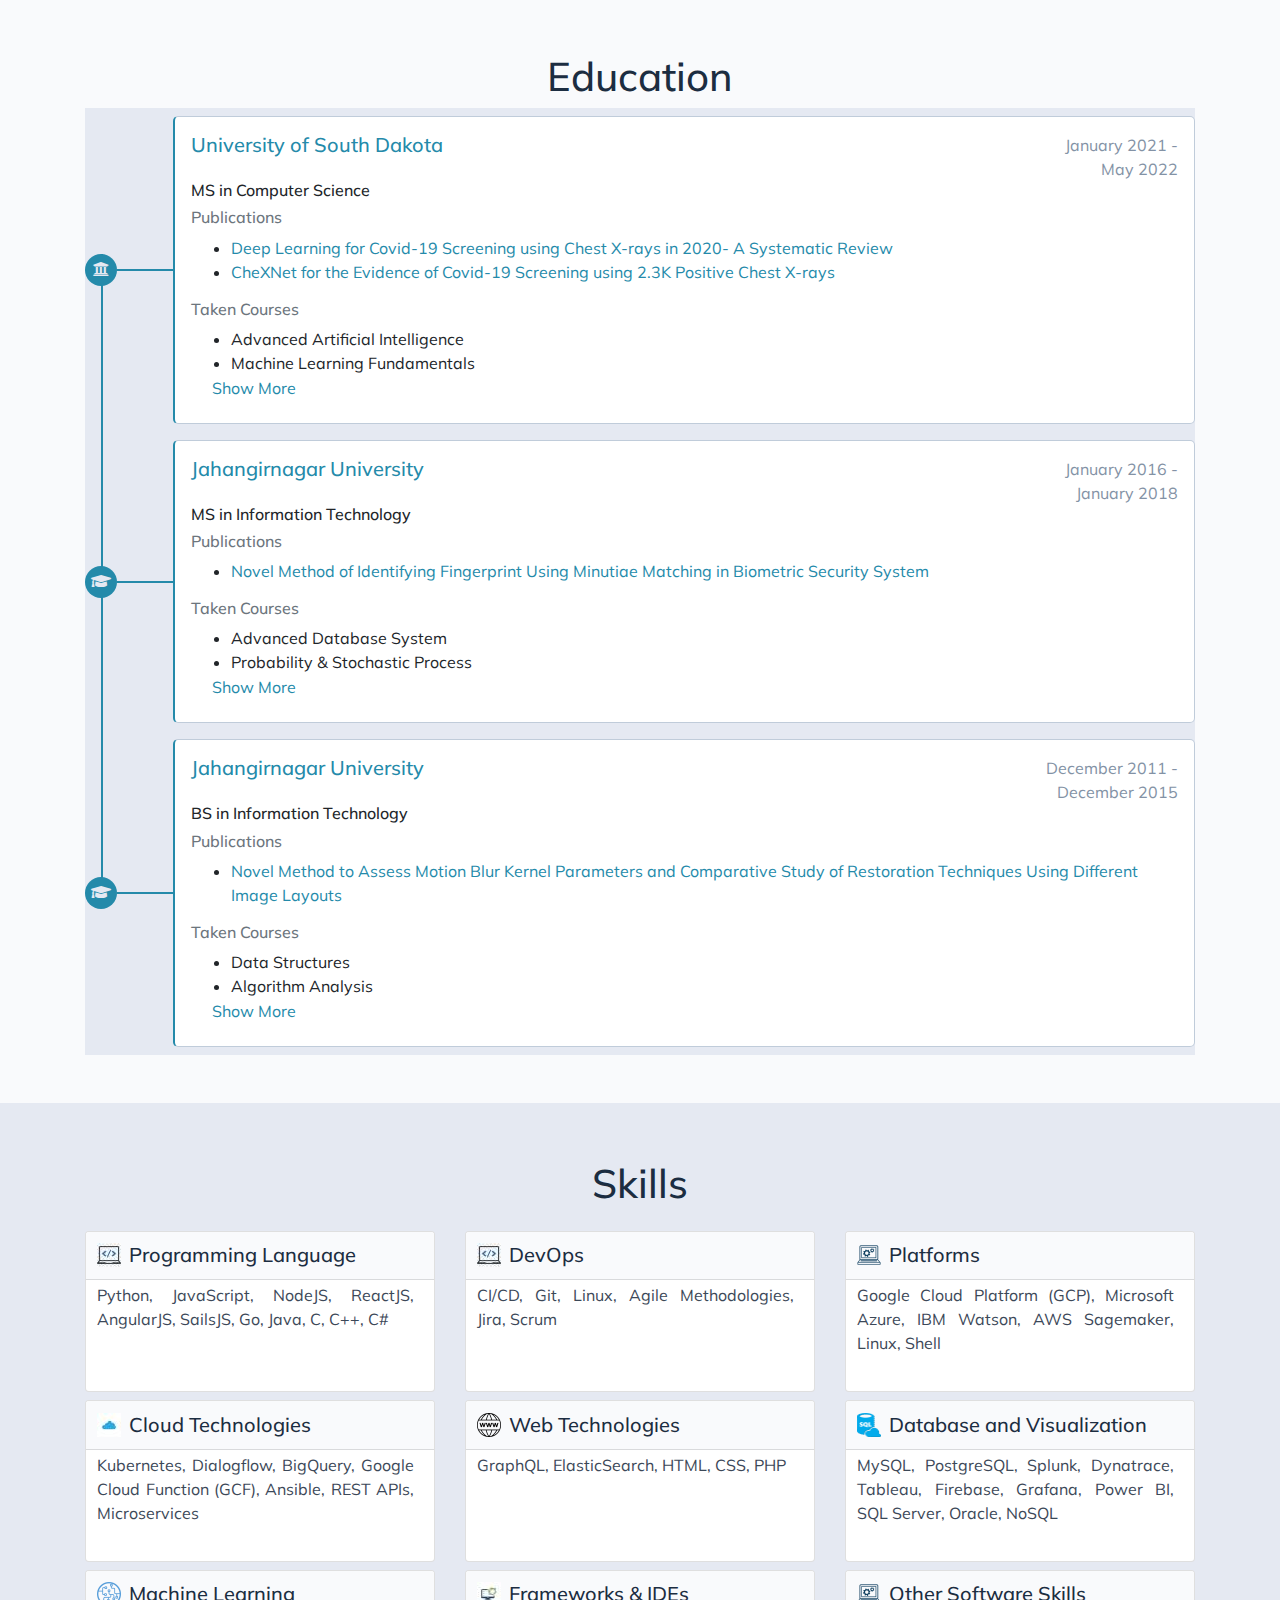
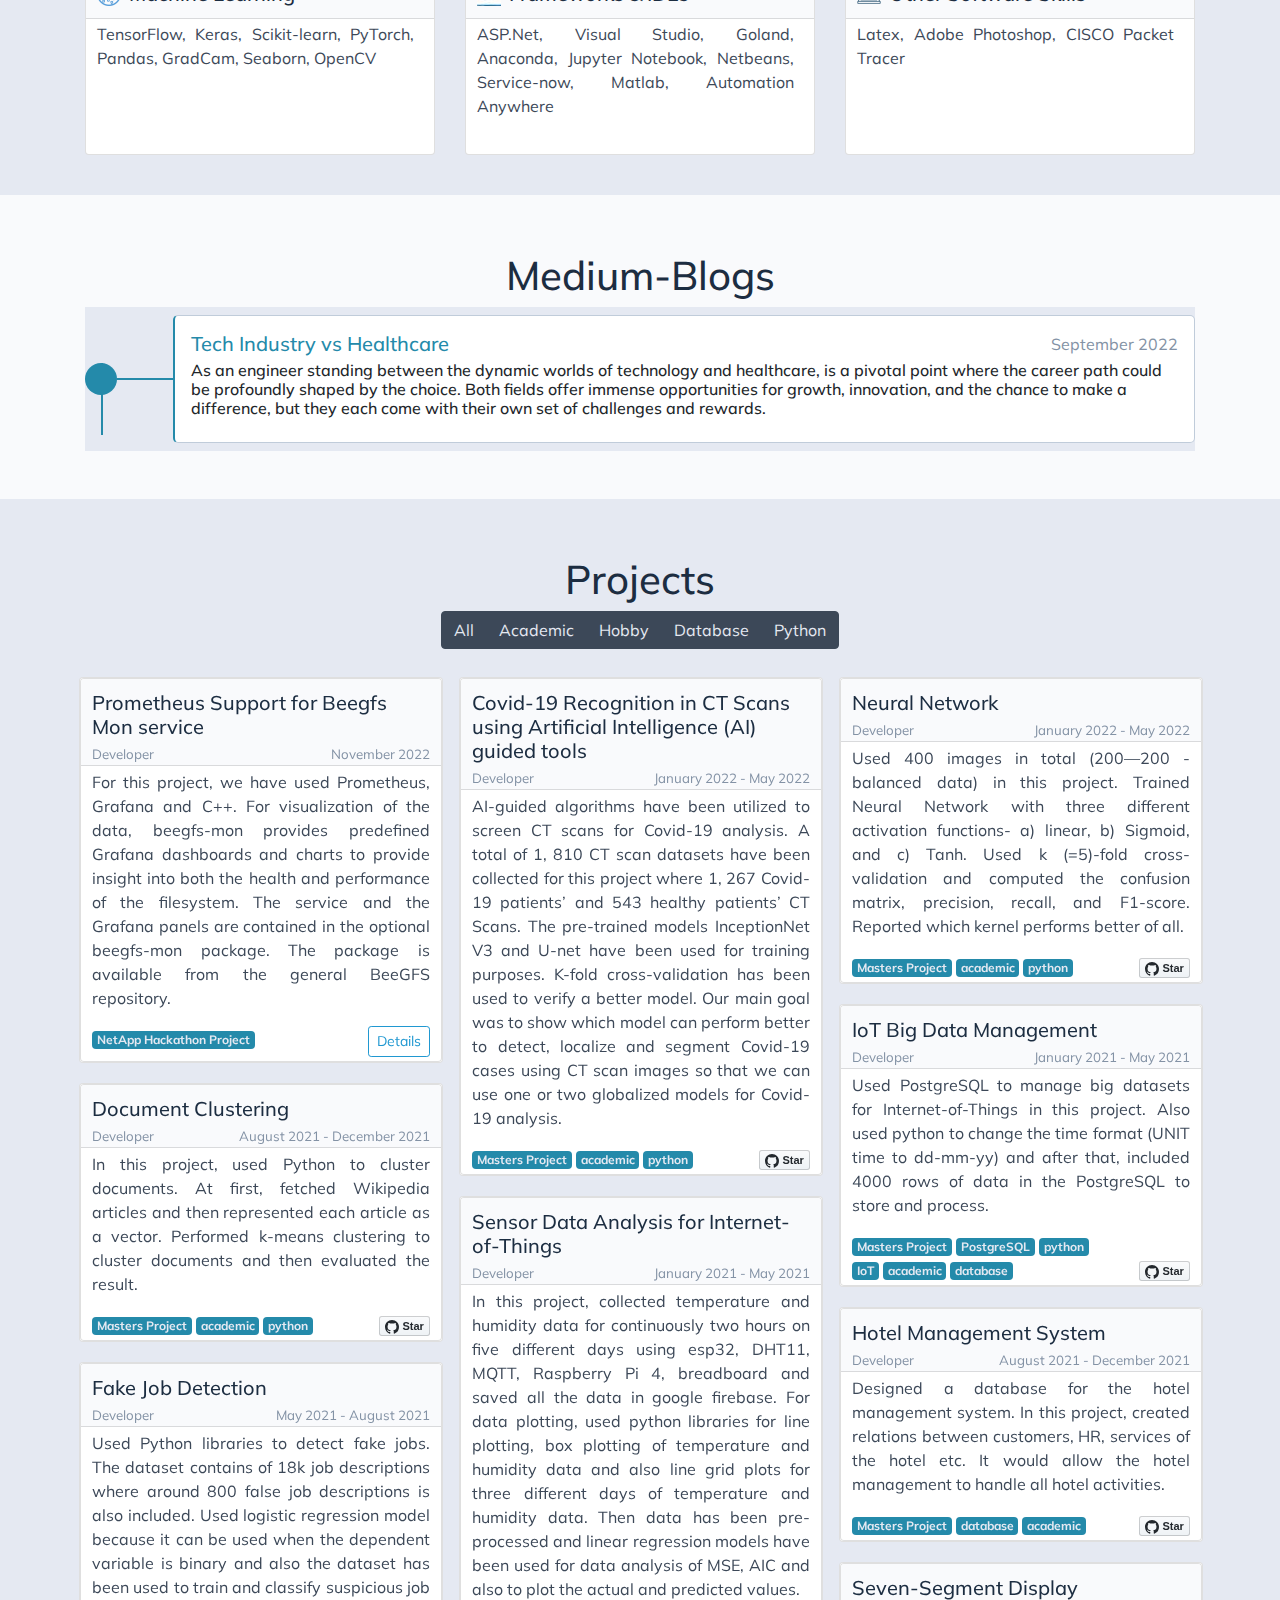
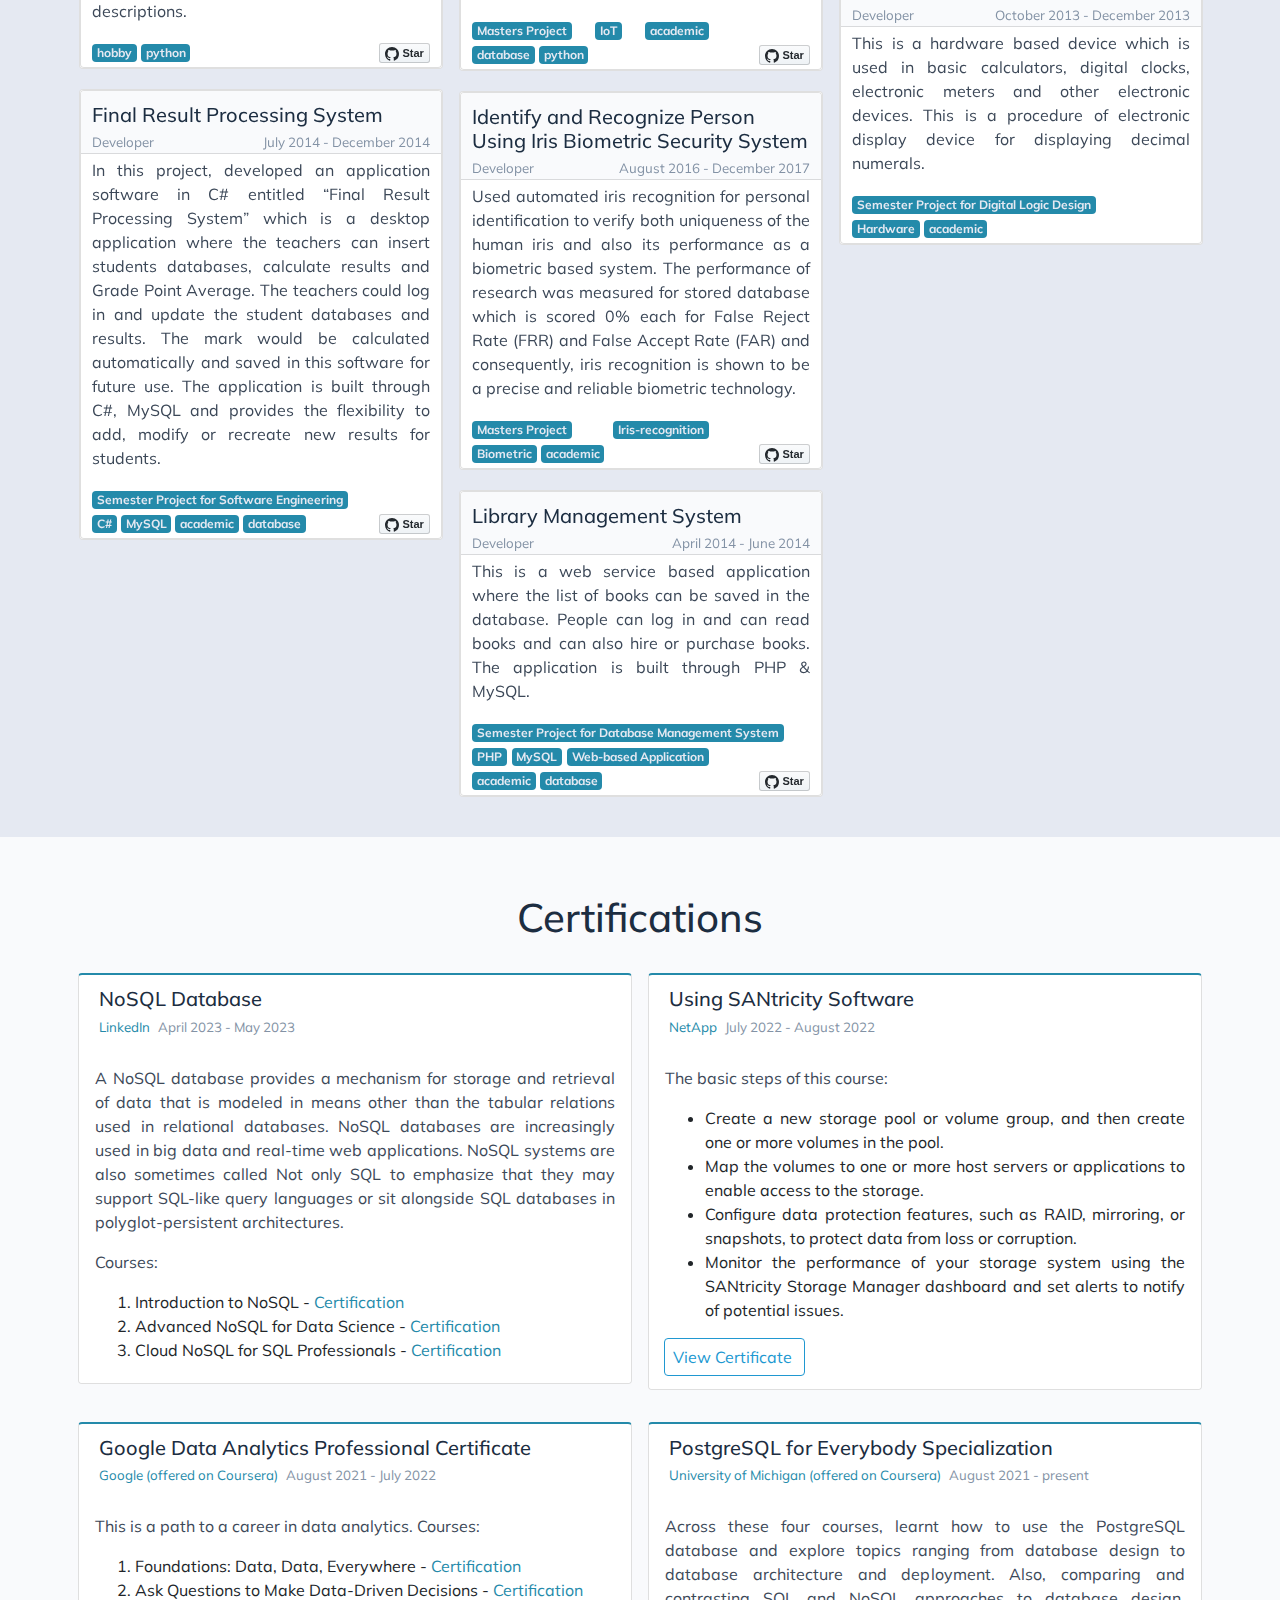
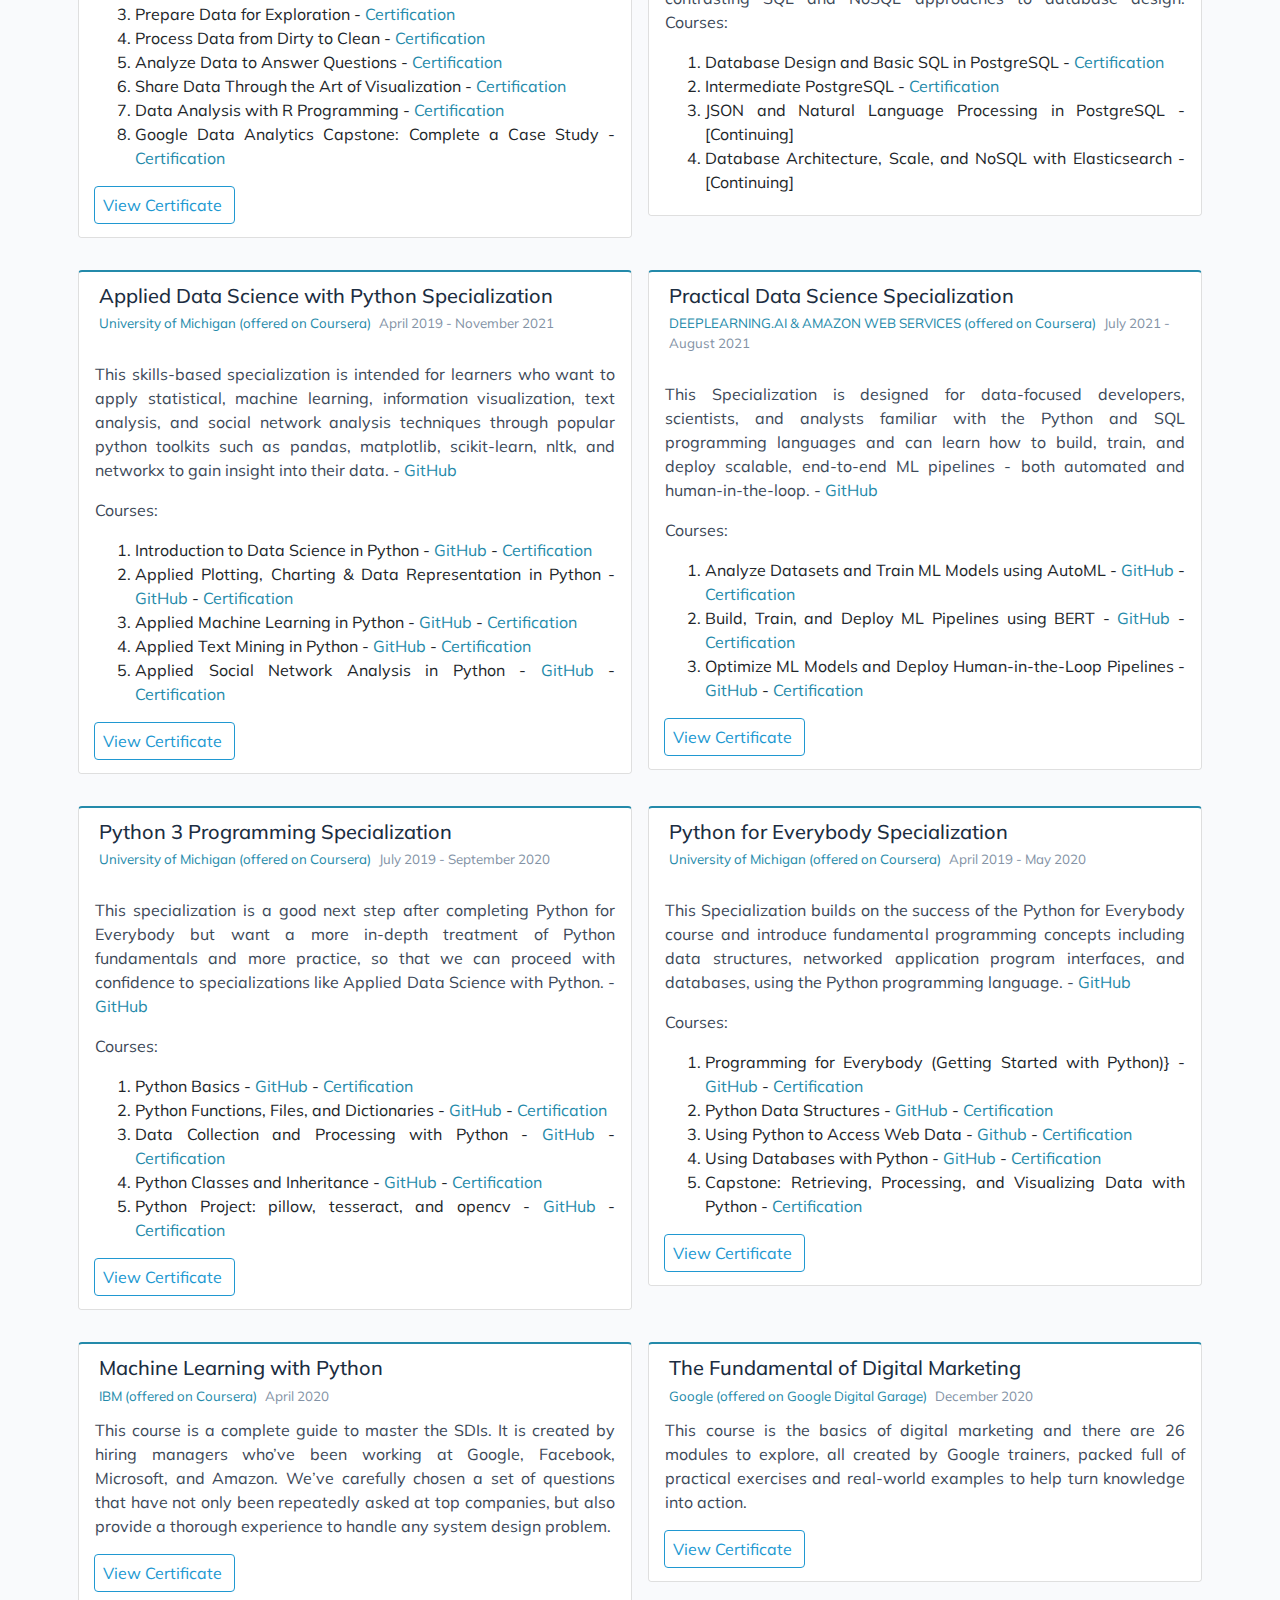
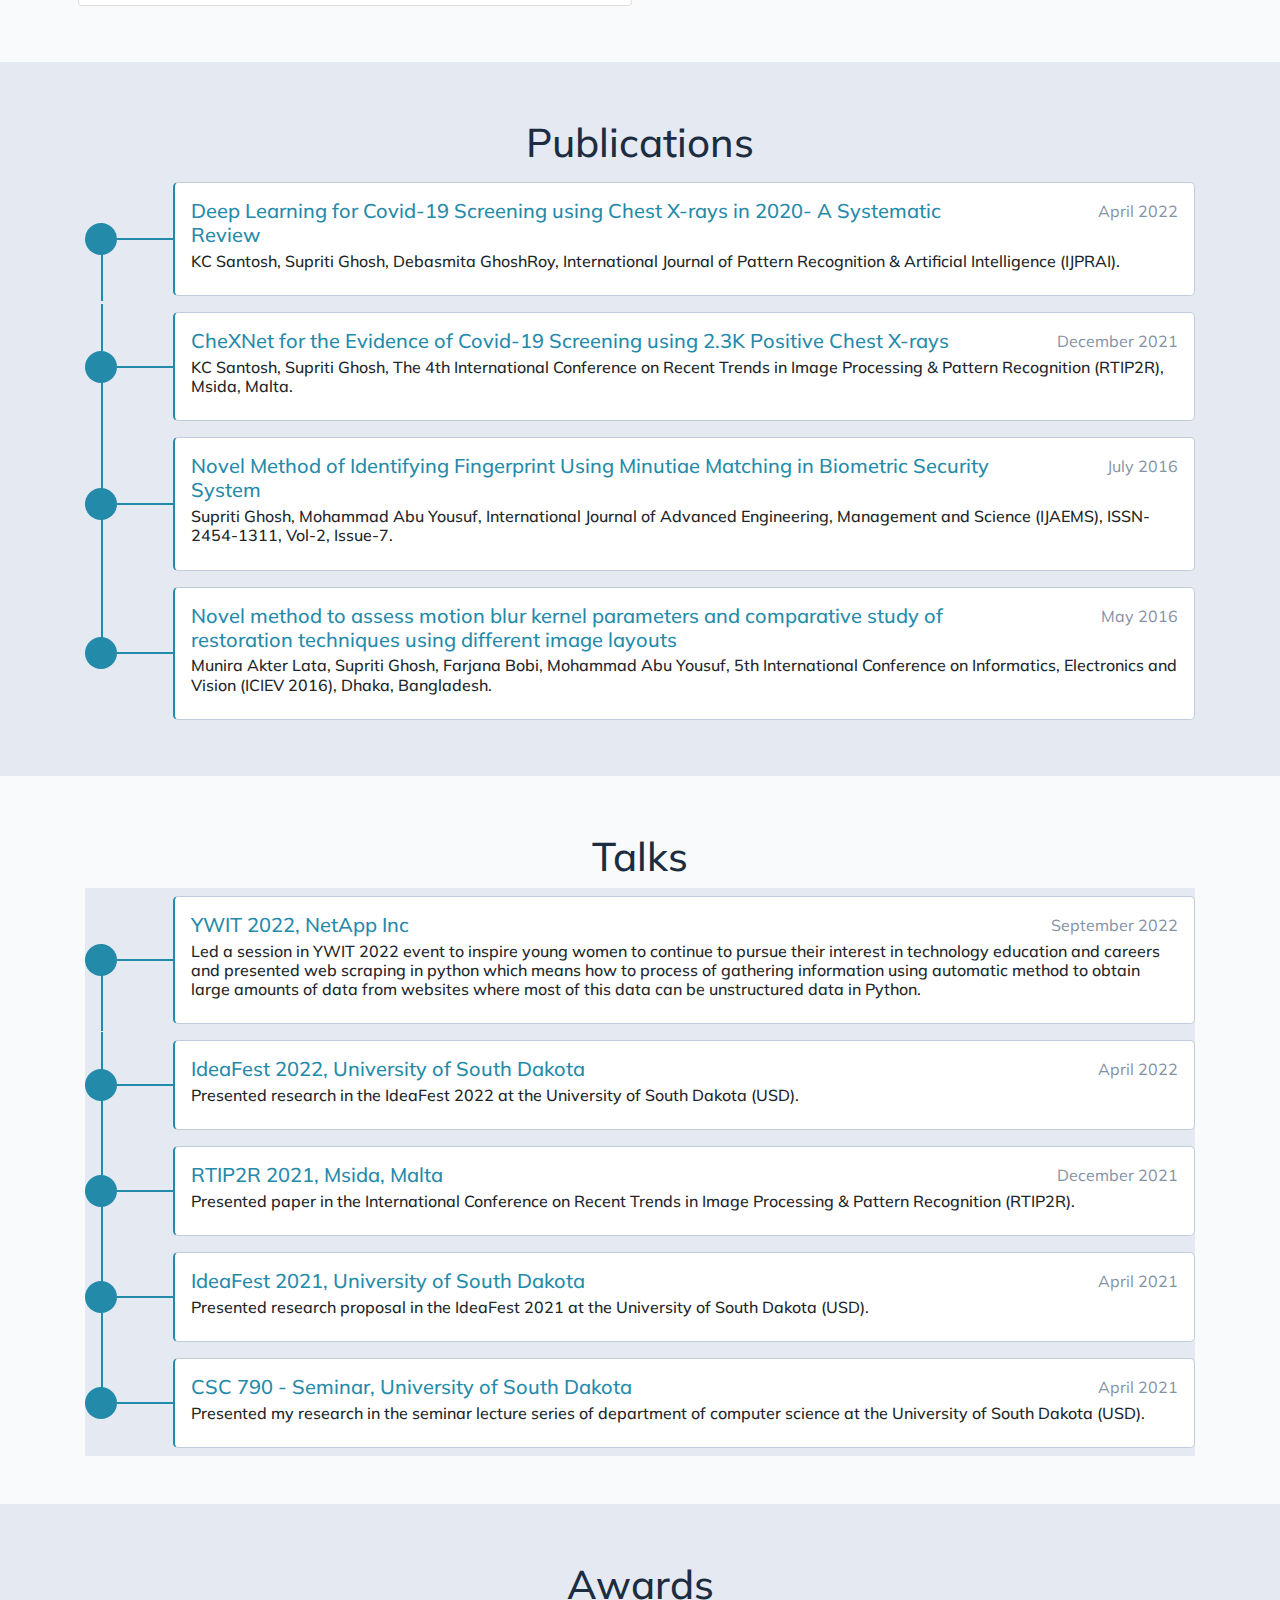
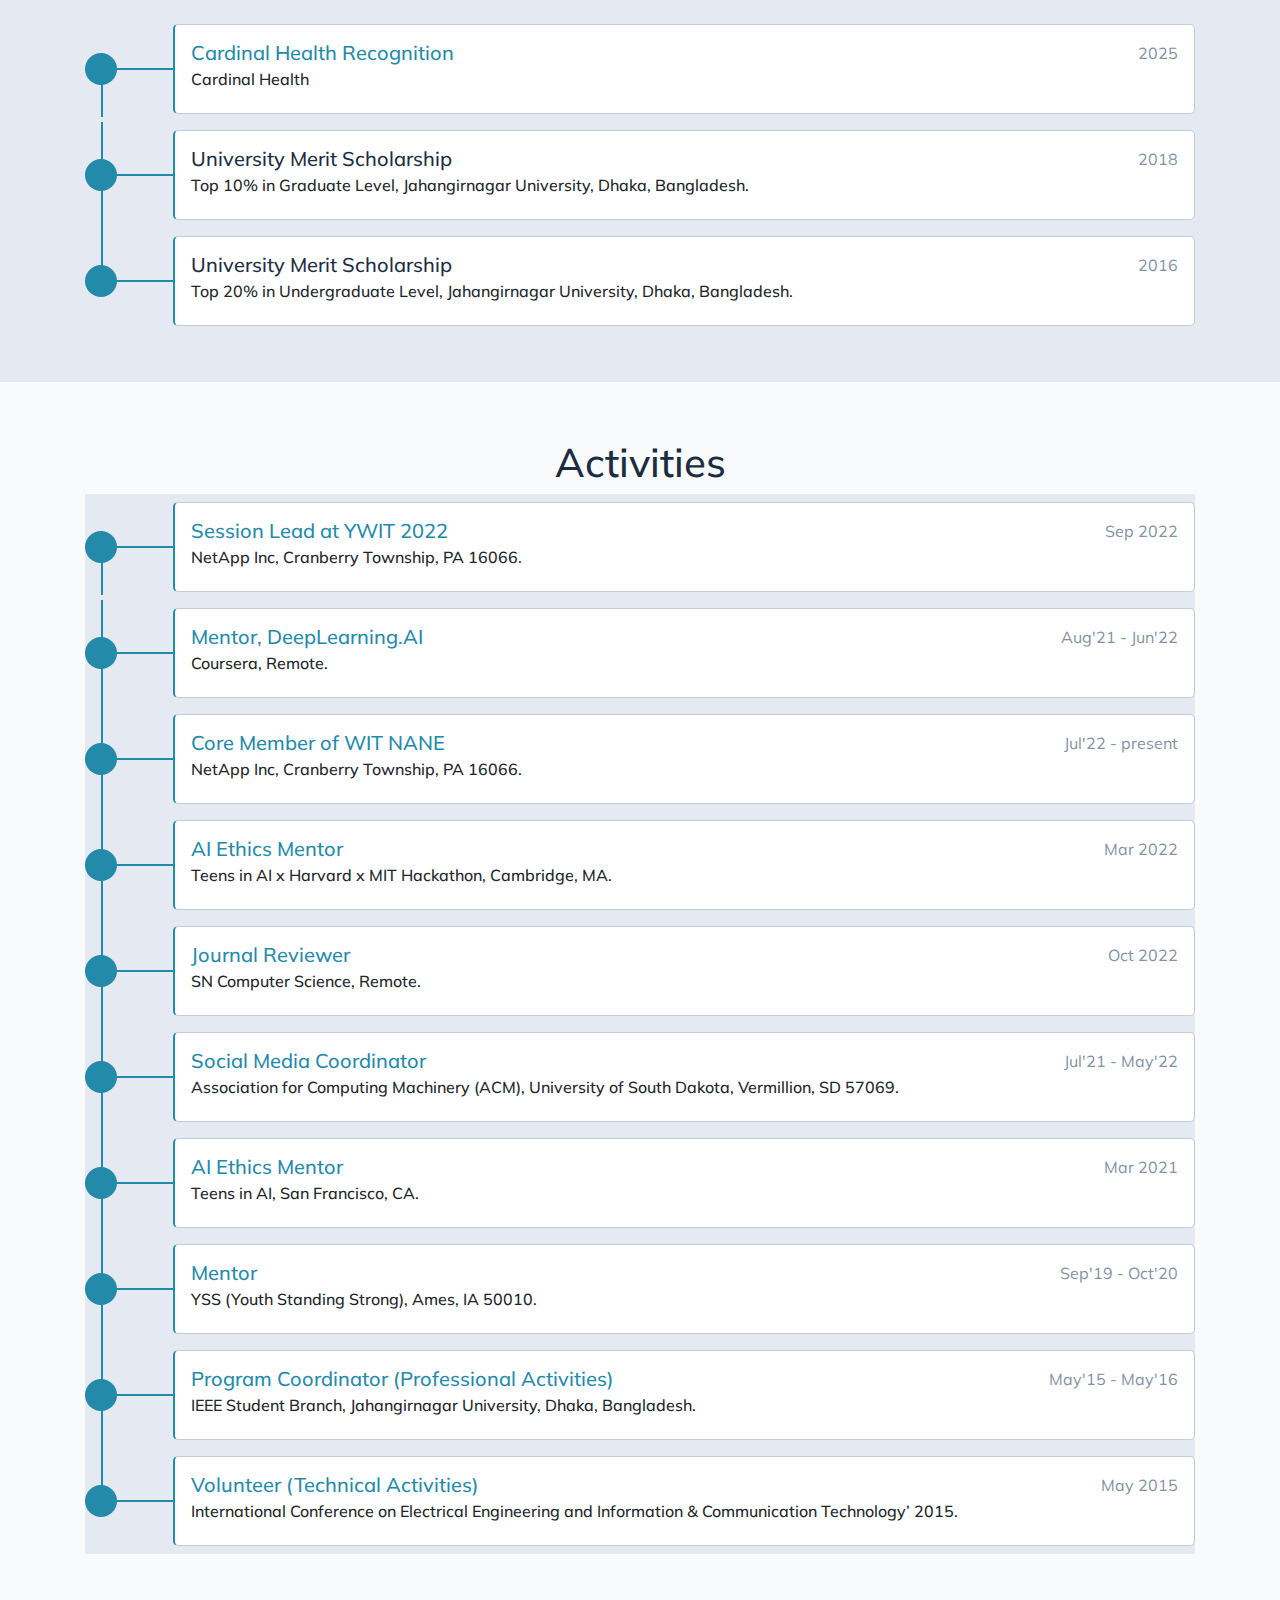
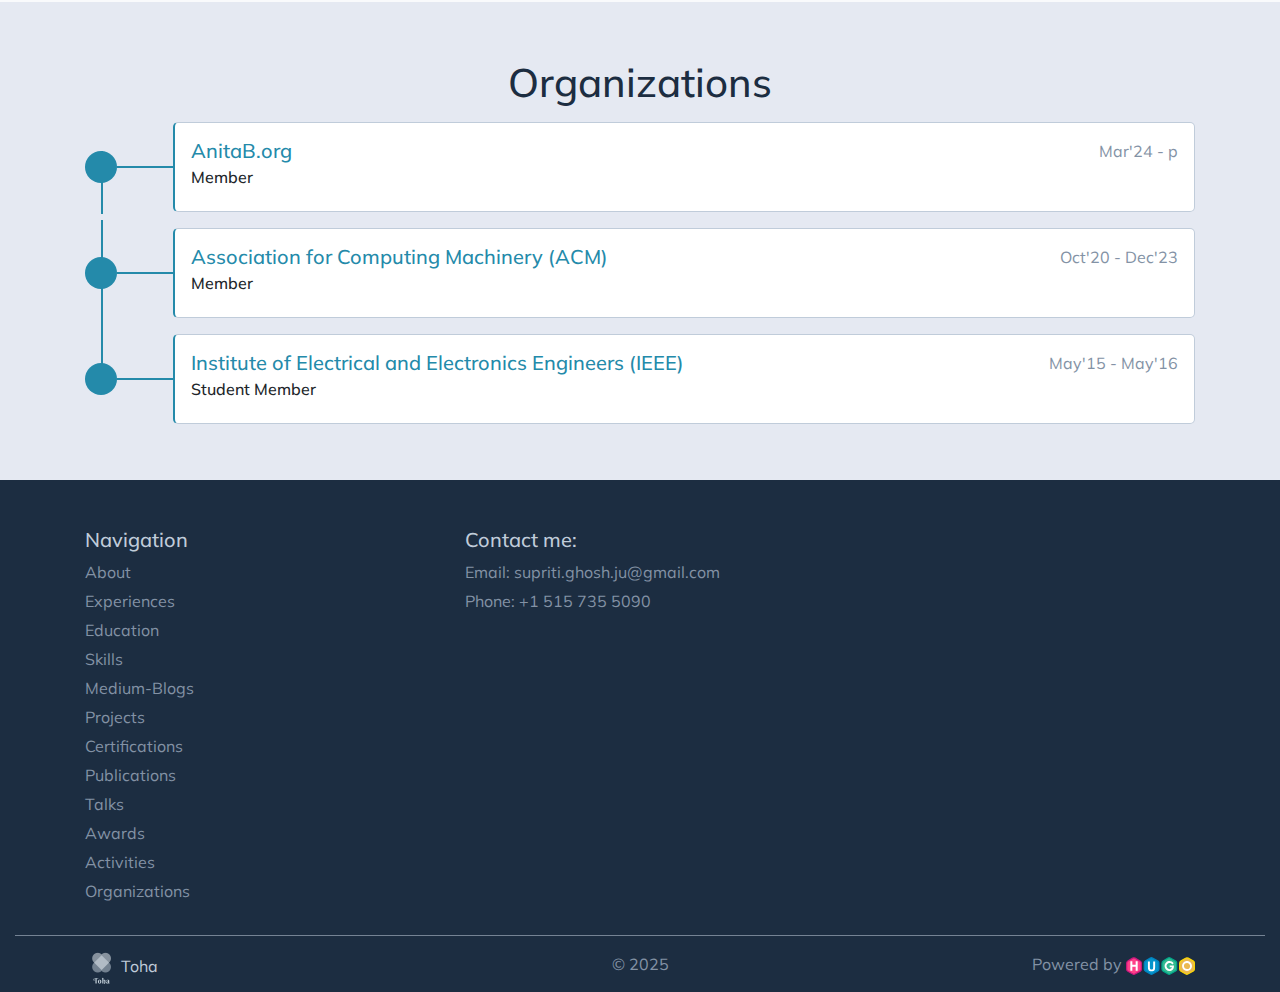
==== commit 43ca0d67: "updated" ====
--- a/index.html
+++ b/index.html
@@ -415,7 +415,6 @@
         <p>With a 7+ years of SE experience, I’ve been fortunate to lead innovation in software engineering management, with a specialized focus on cloud computing and automation. My true passion lies in seamlessly connecting technology with business, ensuring the delivery of exceptional solutions that align perfectly with customers' needs.</p>
 <p>As a Software Engineer at Cardinal Health, I am leading the design and development of conversational AI chatbots, leveraging cutting-edge technology to revolutionize healthcare automation, collaborating closely with cross-functional teams to ensure timely delivery of top-notch products.</p>
 <p>I&rsquo;m best reached via email (<a href="mailto:supriti.ghosh.ju@gmail.com">supriti.ghosh.ju@gmail.com</a>). I&rsquo;m always open to interesting and engaging conversations and I appreciate feedback from others.</p>
-<p>Medium: <a href="https://medium.com/@supritig">https://medium.com/@supritig</a>.</p>
 
       </p>
       <div class="text-container ml-auto">
@@ -441,7 +440,7 @@
           
           <li>
             
-              <a href="https://medium.com/@supritig" title="Medium" target="_blank" rel="noopener"><i class="fa-medium"></i></a>
+              <a href="https://medium.com/@supritig" title="Medium" target="_blank" rel="noopener"><i class="fab fa-medium"></i></a>
             
           </li>
           
@@ -474,7 +473,7 @@
     
     
     
-    <div class="circular-progress blue">
+    <div class="circular-progress green">
     <span class="circular-progress-left">
         <span
         class="circular-progress-bar circular-progress-percentage-100"
@@ -487,6 +486,78 @@
         
         ></span>
     </span>
+    <div class="circular-progress-value">Innovative</div>
+    </div>
+
+</div>
+
+        
+          <div class="col-6 col-lg-4 p-2">
+
+    
+    
+    
+    <div class="circular-progress yellow">
+    <span class="circular-progress-left">
+        <span
+        class="circular-progress-bar circular-progress-percentage-100"
+        
+        ></span>
+    </span>
+    <span class="circular-progress-right">
+        <span
+        class="circular-progress-bar"
+        
+        ></span>
+    </span>
+    <div class="circular-progress-value">Problem Solving</div>
+    </div>
+
+</div>
+
+        
+          <div class="col-6 col-lg-4 p-2">
+
+    
+    
+    
+    <div class="circular-progress green">
+    <span class="circular-progress-left">
+        <span
+        class="circular-progress-bar circular-progress-percentage-100"
+        
+        ></span>
+    </span>
+    <span class="circular-progress-right">
+        <span
+        class="circular-progress-bar"
+        
+        ></span>
+    </span>
+    <div class="circular-progress-value">Collaborative</div>
+    </div>
+
+</div>
+
+        
+          <div class="col-6 col-lg-4 p-2">
+
+    
+    
+    
+    <div class="circular-progress blue">
+    <span class="circular-progress-left">
+        <span
+        class="circular-progress-bar circular-progress-percentage-100"
+        
+        ></span>
+    </span>
+    <span class="circular-progress-right">
+        <span
+        class="circular-progress-bar"
+        
+        ></span>
+    </span>
     <div class="circular-progress-value">Leadership</div>
     </div>
 
@@ -498,7 +569,7 @@
     
     
     
-    <div class="circular-progress yellow">
+    <div class="circular-progress black">
     <span class="circular-progress-left">
         <span
         class="circular-progress-bar circular-progress-percentage-100"
